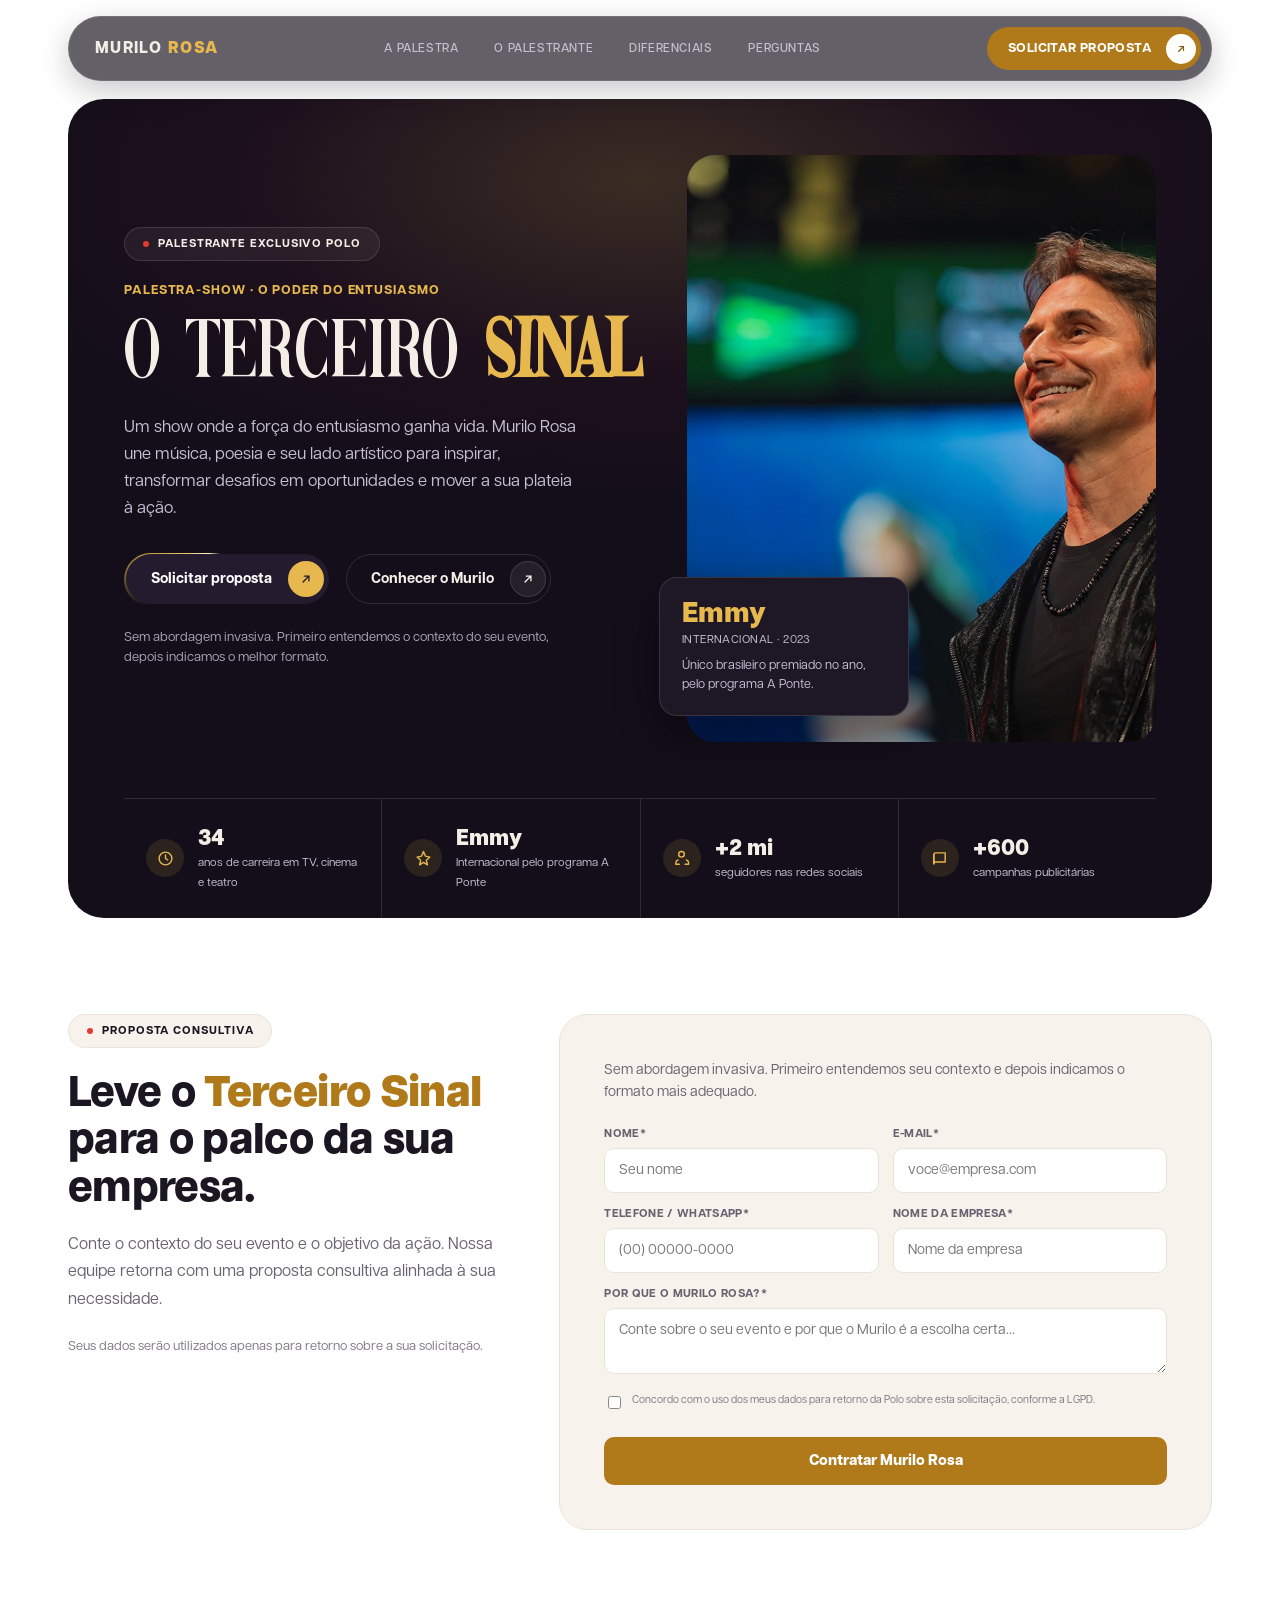
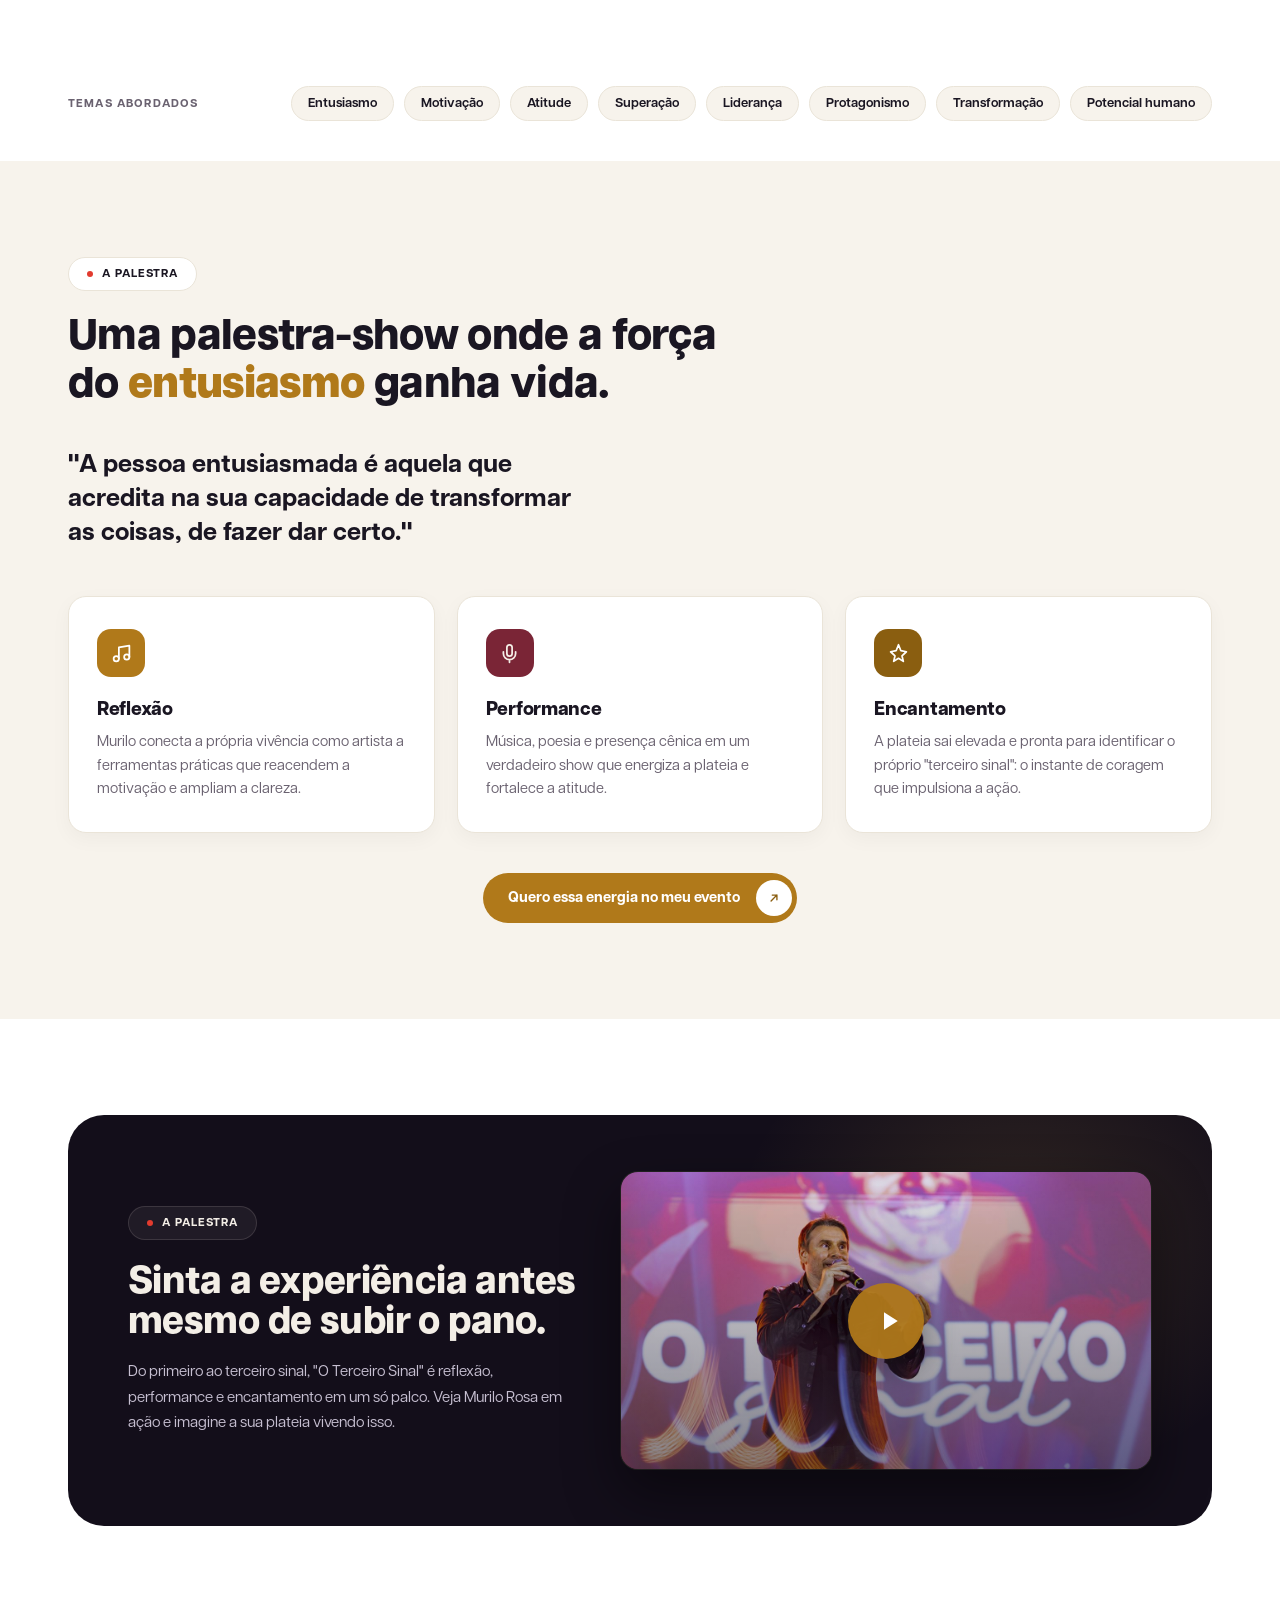
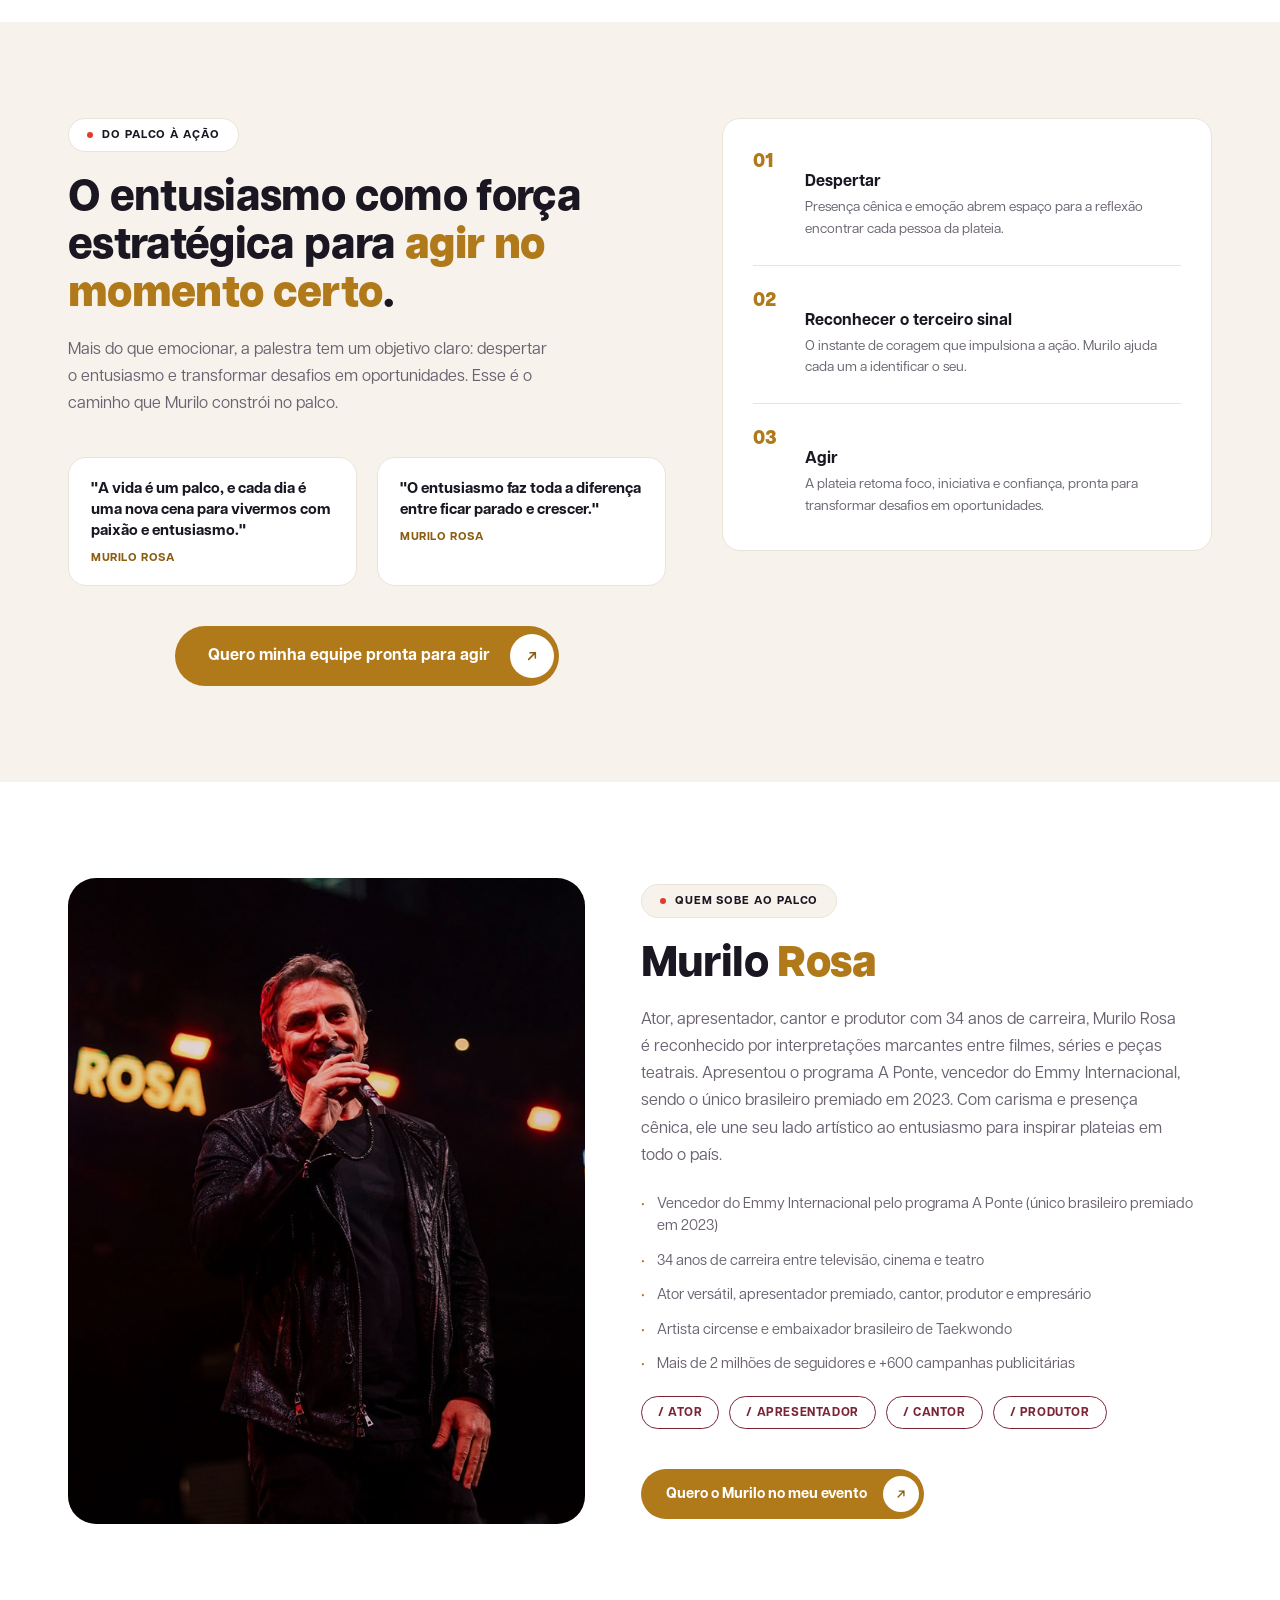
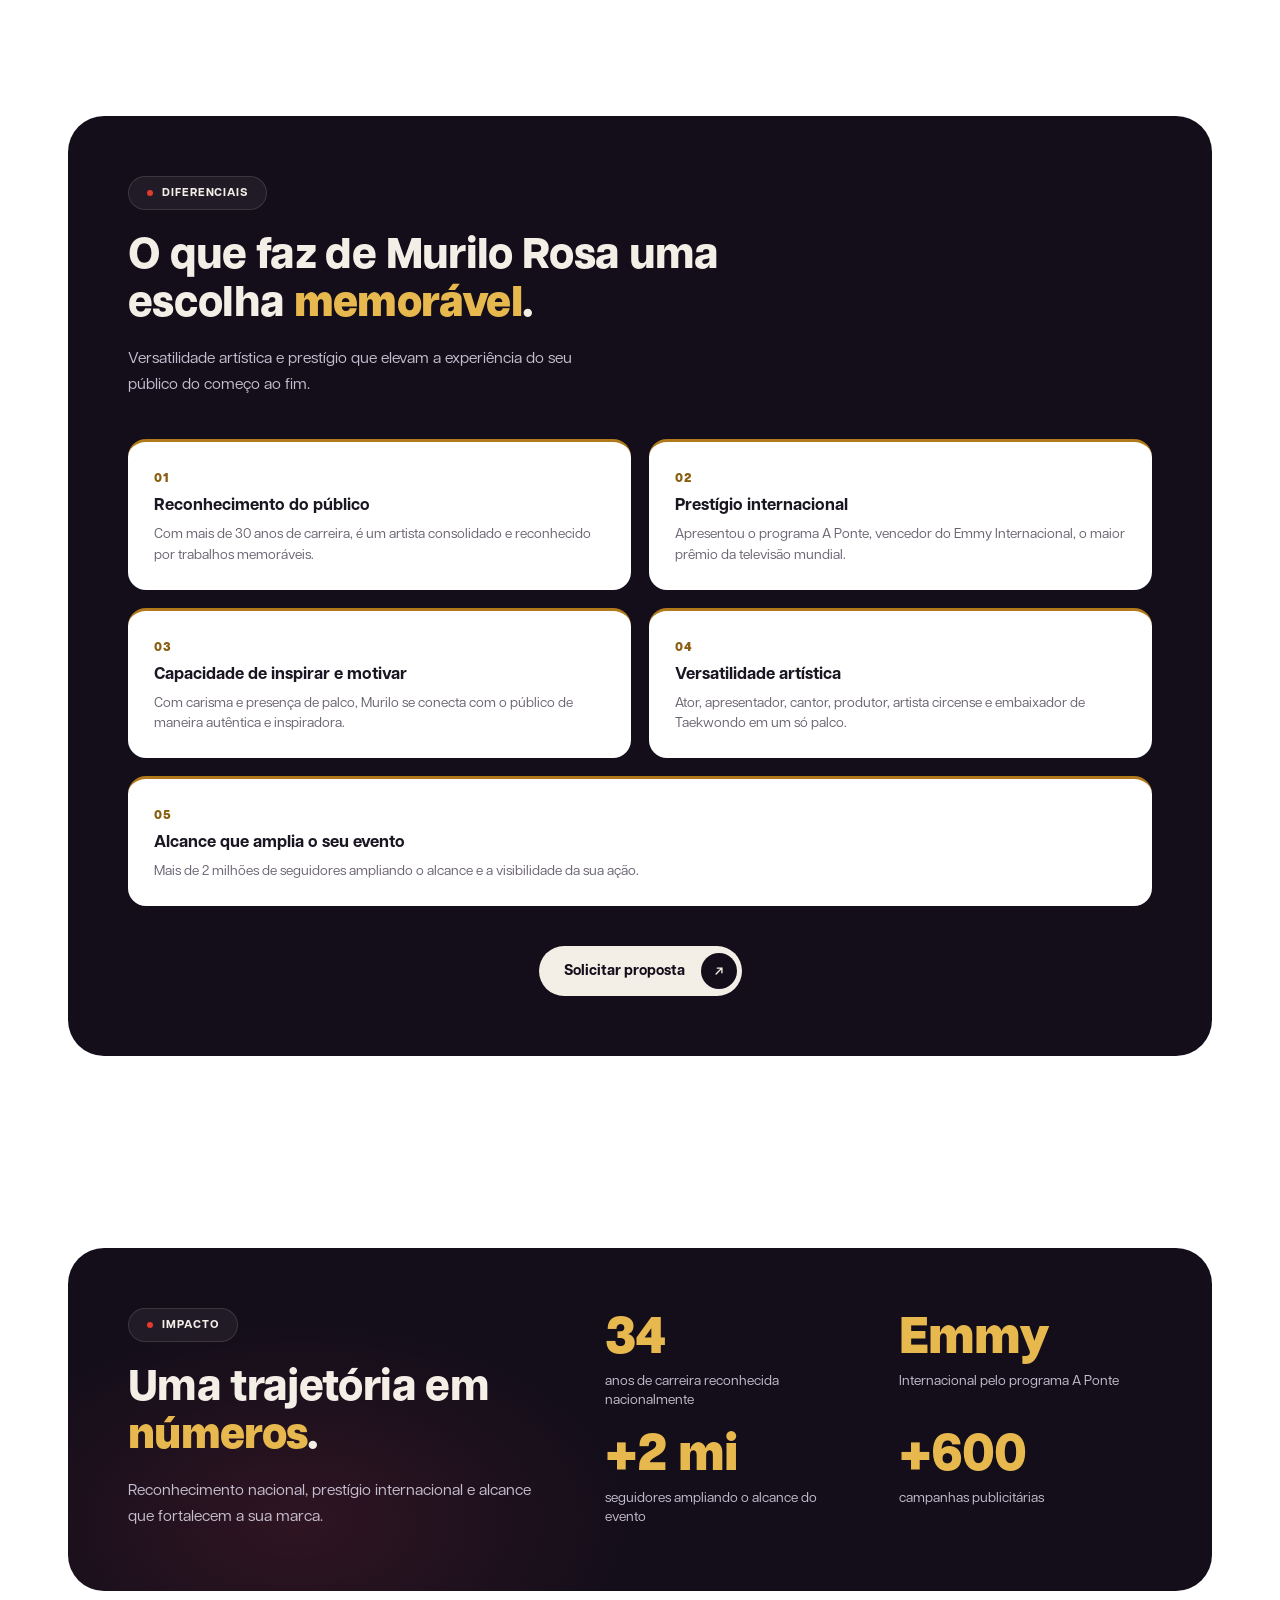
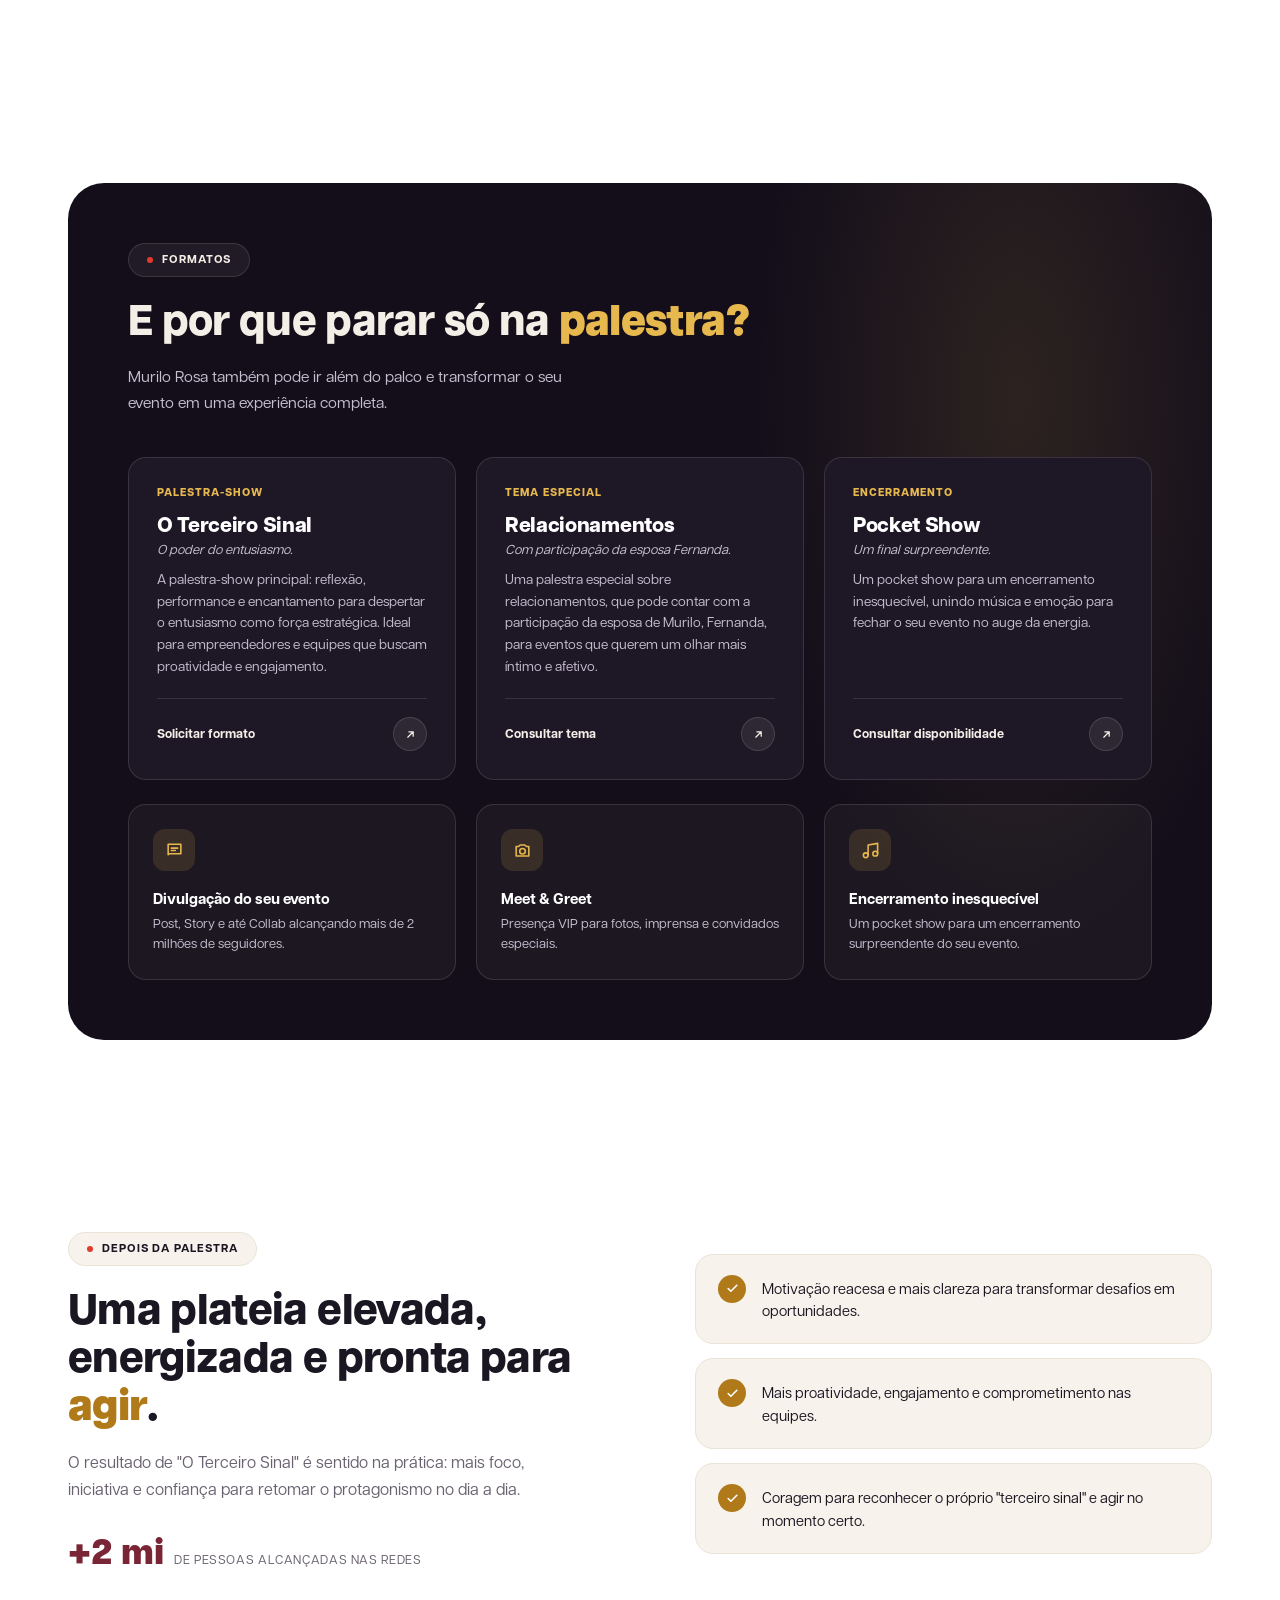
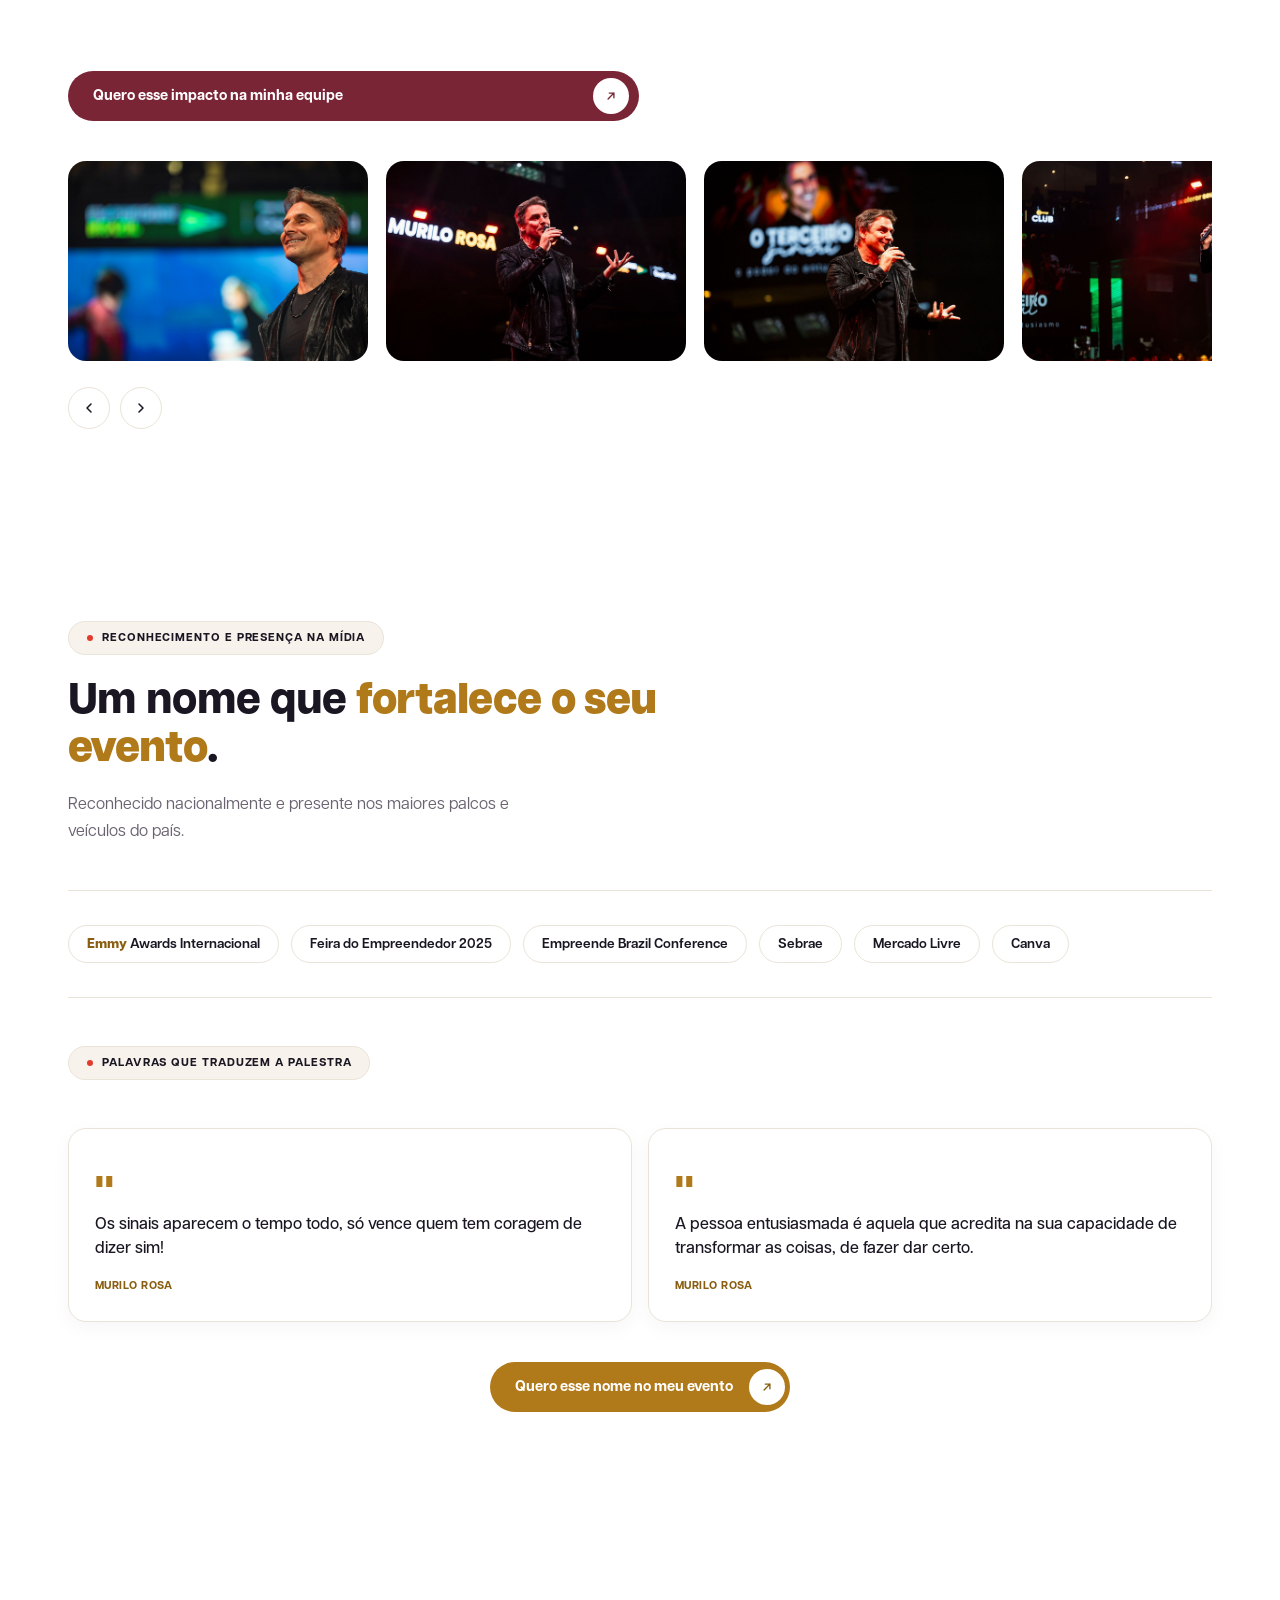
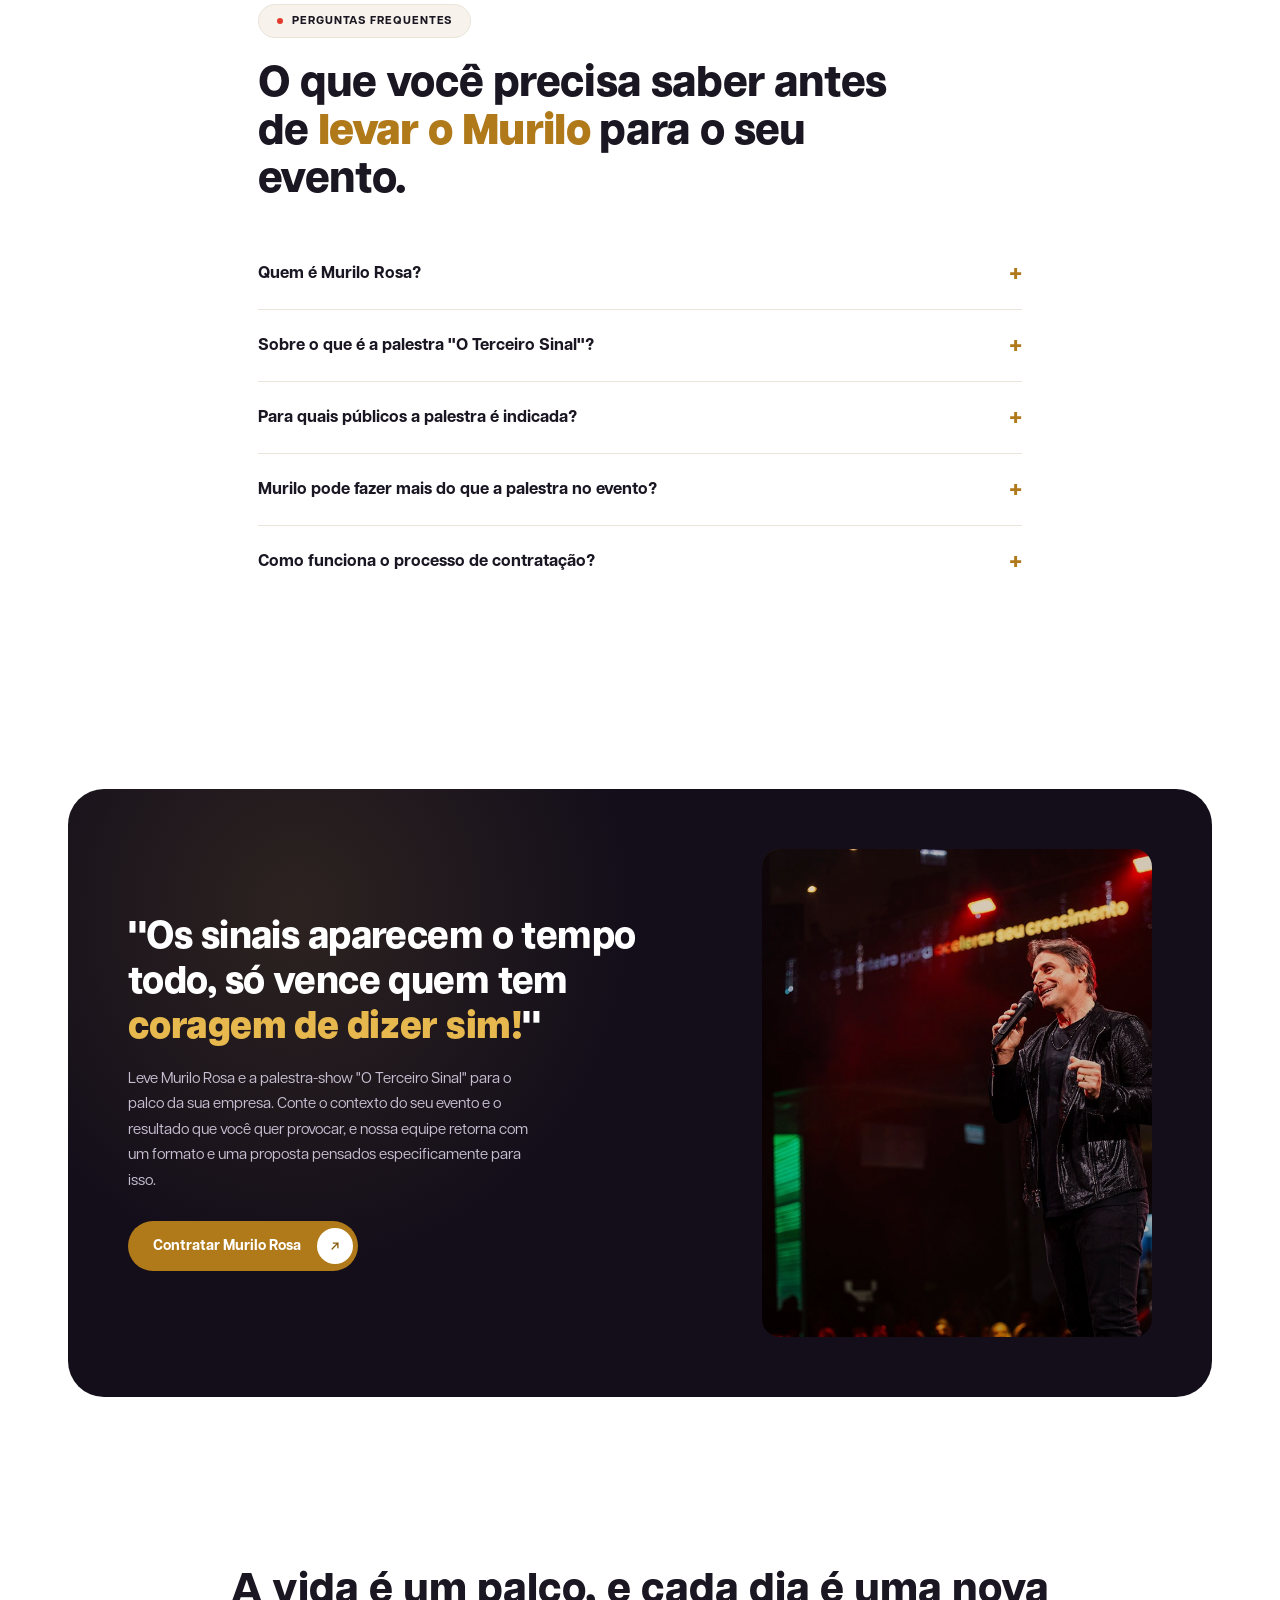
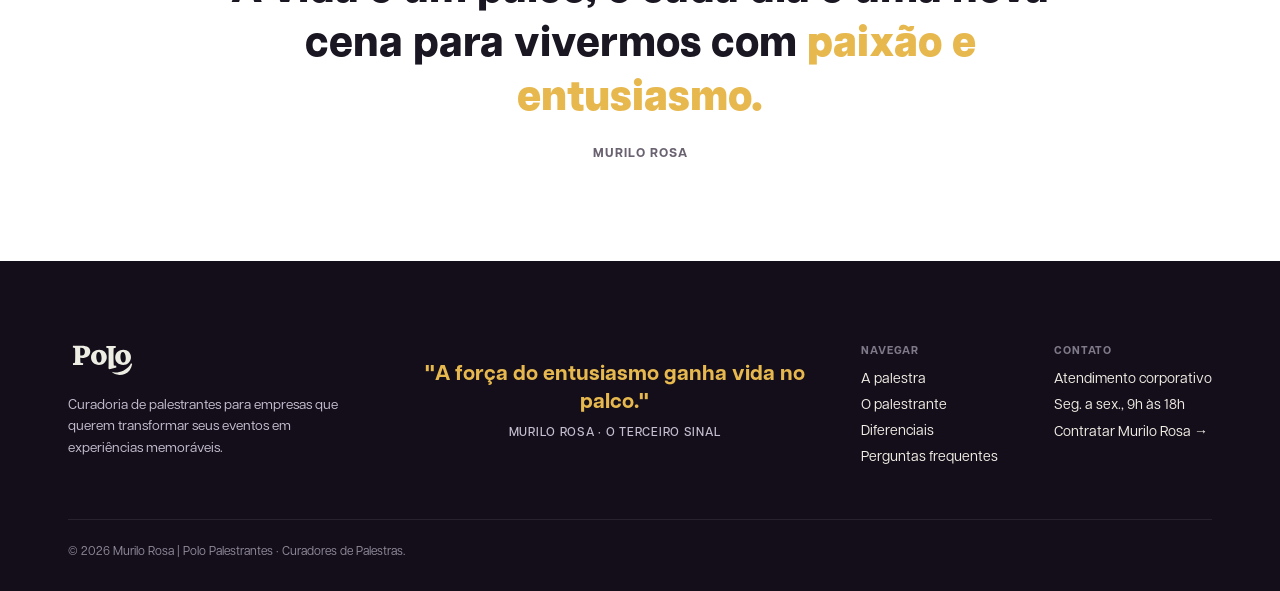
==== index.html @ 5af2ebd3 "v3" ====
<!DOCTYPE html>
<html lang="pt-BR">
<head>
<meta charset="UTF-8">
<meta name="viewport" content="width=device-width, initial-scale=1.0">
<title>Murilo Rosa · O Terceiro Sinal · Palestra-show sobre o poder do entusiasmo</title>
<meta name="description" content="O Terceiro Sinal: a palestra-show de Murilo Rosa sobre o poder do entusiasmo. Ator vencedor do Emmy Internacional, Murilo une música, poesia e vivência para transformar desafios em oportunidades. Palestrante exclusivo Polo Palestrantes.">
<meta property="og:title" content="Murilo Rosa · O Terceiro Sinal · o poder do entusiasmo">
<meta property="og:description" content="Uma palestra-show onde a força do entusiasmo ganha vida. Palestrante exclusivo Polo Palestrantes.">
<meta property="og:type" content="website">
<link rel="preload" href="assets/fonts/ArticulatCF-Bold.otf" as="font" type="font/otf" crossorigin>
<link rel="stylesheet" href="css/styles.css?v=1">
</head>
<body>

<div class="topbar">
  <div class="topbar-inner">
    <div class="logo">
      <span class="wordmark">Murilo <b>Rosa</b></span>
    </div>
    <nav class="navlinks">
      <a href="#palestra">A palestra</a>
      <a href="#palestrante">O palestrante</a>
      <a href="#diferenciais">Diferenciais</a>
      <a href="#faq">Perguntas</a>
    </nav>
    <button class="btn btn-amber btn-sm" onclick="document.getElementById('form').scrollIntoView({behavior:'smooth'})">
      <span class="label"><span class="label-full">Solicitar proposta</span><span class="label-short">Proposta</span></span>
      <span class="icon-circle"><svg viewBox="0 0 24 24" fill="none" stroke-width="2.3" stroke-linecap="round" stroke-linejoin="round"><path d="M7 17L17 7M9 7h8v8"/></svg></span>
    </button>
  </div>
</div>

<!-- HERO -->
<section class="hero-section">
  <div class="wrap">
    <div class="hero-card">
      <div class="hero-grid">
        <div>
          <span class="badge badge-dark"><span class="dot"></span>PALESTRANTE EXCLUSIVO POLO</span>
          <p class="hero-kicker">Palestra-show · o poder do entusiasmo</p>
          <h1>O Terceiro <span class="accent">Sinal</span></h1>
          <p class="sub">Um show onde a força do entusiasmo ganha vida. Murilo Rosa une música, poesia e seu lado artístico para inspirar, transformar desafios em oportunidades e mover a sua plateia à ação.</p>
          <div class="hero-ctas">
            <span class="beam">
              <button class="btn beam-inner" onclick="document.getElementById('form').scrollIntoView({behavior:'smooth'})">
                <span class="label">Solicitar proposta</span>
                <span class="icon-circle"><svg viewBox="0 0 24 24" fill="none" stroke-width="2.3" stroke-linecap="round" stroke-linejoin="round"><path d="M7 17L17 7M9 7h8v8"/></svg></span>
              </button>
            </span>
            <a class="btn btn-outline-dark shine" href="#palestrante">
              <span class="label">Conhecer o Murilo</span>
              <span class="icon-circle"><svg viewBox="0 0 24 24" fill="none" stroke-width="2.3" stroke-linecap="round" stroke-linejoin="round"><path d="M7 17L17 7M9 7h8v8"/></svg></span>
            </a>
          </div>
          <p class="hero-fine">Sem abordagem invasiva. Primeiro entendemos o contexto do seu evento, depois indicamos o melhor formato.</p>
        </div>
        <div class="hero-photo-col">
          <div class="hero-photo-frame">
            <img src="assets/img/photos/hero.jpg" alt="Murilo Rosa em apresentação" style="object-position:72% 22%">
            <div class="duo"></div>
          </div>
          <div class="hero-trust-card">
            <div class="num">Emmy</div>
            <div class="cap">Internacional · 2023</div>
            <p>Único brasileiro premiado no ano, pelo programa A Ponte.</p>
          </div>
        </div>
      </div>
      <div class="hero-stats">
        <div class="hero-stat">
          <span class="icon"><svg viewBox="0 0 24 24" fill="none" stroke-width="2" stroke-linecap="round" stroke-linejoin="round"><circle cx="12" cy="12" r="9"/><path d="M12 7v5l3 2"/></svg></span>
          <div><b>34</b><span>anos de carreira em TV, cinema e teatro</span></div>
        </div>
        <div class="hero-stat">
          <span class="icon"><svg viewBox="0 0 24 24" fill="none" stroke-width="2" stroke-linecap="round" stroke-linejoin="round"><path d="M12 2l2.6 6.6L21 10l-5 4.6L17.5 21 12 17.5 6.5 21 8 14.6 3 10l6.4-1.4z"/></svg></span>
          <div><b>Emmy</b><span>Internacional pelo programa A Ponte</span></div>
        </div>
        <div class="hero-stat">
          <span class="icon"><svg viewBox="0 0 24 24" fill="none" stroke-width="2" stroke-linecap="round" stroke-linejoin="round"><path d="M17 20h5v-2a4 4 0 0 0-3-3.87M9 20H4v-2a4 4 0 0 1 3-3.87m5-4.13a4 4 0 1 0 0-8 4 4 0 0 0 0 8z"/></svg></span>
          <div><b>+2 mi</b><span>seguidores nas redes sociais</span></div>
        </div>
        <div class="hero-stat">
          <span class="icon"><svg viewBox="0 0 24 24" fill="none" stroke-width="2" stroke-linecap="round" stroke-linejoin="round"><path d="M4 19.5A2.5 2.5 0 0 1 6.5 17H20V4H6.5A2.5 2.5 0 0 0 4 6.5v13z"/><path d="M4 19.5V6.5"/></svg></span>
          <div><b>+600</b><span>campanhas publicitárias</span></div>
        </div>
      </div>
    </div>
  </div>
</section>

<!-- FORM (Proposta Consultiva) -->
<section class="form-section reveal" id="form">
  <div class="wrap">
    <div>
      <span class="badge badge-light"><span class="dot"></span>PROPOSTA CONSULTIVA</span>
      <h2 class="title">Leve o <span class="accent">Terceiro Sinal</span> para o palco da sua empresa.</h2>
      <p class="lede">Conte o contexto do seu evento e o objetivo da ação. Nossa equipe retorna com uma proposta consultiva alinhada à sua necessidade.</p>
      <p class="hero-fine" style="margin-top:24px; color:var(--text-soft);">Seus dados serão utilizados apenas para retorno sobre a sua solicitação.</p>
    </div>
    <div class="form-card">
      <p class="lead">Sem abordagem invasiva. Primeiro entendemos seu contexto e depois indicamos o formato mais adequado.</p>
      <form action="obrigado.html" method="get" onsubmit="event.preventDefault(); window.location.href='obrigado.html';">
        <div><label>Nome*</label><input type="text" name="nome" placeholder="Seu nome" required></div>
        <div><label>E-mail*</label><input type="email" name="email" placeholder="voce@empresa.com" required></div>
        <div><label>Telefone / WhatsApp*</label><input type="tel" name="telefone" placeholder="(00) 00000-0000" required></div>
        <div><label>Nome da empresa*</label><input type="text" name="empresa" placeholder="Nome da empresa" required></div>
        <div class="full"><label>Por que o Murilo Rosa?*</label><textarea name="mensagem" placeholder="Conte sobre o seu evento e por que o Murilo é a escolha certa..." required></textarea></div>
        <div class="full"><label class="terms"><input type="checkbox" required><span>Concordo com o uso dos meus dados para retorno da Polo sobre esta solicitação, conforme a LGPD.</span></label></div>
        <div class="full"><button type="submit" class="submit-btn">Contratar Murilo Rosa</button></div>
      </form>
    </div>
  </div>
</section>

<!-- TEMAS ABORDADOS -->
<section class="trust-strip">
  <div class="wrap">
    <span class="trust-label">Temas abordados</span>
    <div class="trust-chips">
      <span class="trust-chip">Entusiasmo</span>
      <span class="trust-chip">Motivação</span>
      <span class="trust-chip">Atitude</span>
      <span class="trust-chip">Superação</span>
      <span class="trust-chip">Liderança</span>
      <span class="trust-chip">Protagonismo</span>
      <span class="trust-chip">Transformação</span>
      <span class="trust-chip">Potencial humano</span>
    </div>
  </div>
</section>

<!-- A PALESTRA / PILARES -->
<section class="reveal section-alt" id="palestra">
  <div class="wrap">
    <div class="pillars-lead">
      <div>
        <span class="badge badge-light"><span class="dot"></span>A PALESTRA</span>
        <h2 class="title">Uma palestra-show onde a força do <span class="accent">entusiasmo</span> ganha vida.</h2>
      </div>
      <p class="manifesto">"A pessoa entusiasmada é aquela que acredita na sua capacidade de transformar as coisas, de fazer dar certo."</p>
    </div>
    <div class="cards3">
      <div class="pcard">
        <div class="icon icon-amber"><svg viewBox="0 0 24 24" fill="none" stroke-width="2" stroke-linecap="round" stroke-linejoin="round"><path d="M9 18V5l12-2v13"/><circle cx="6" cy="18" r="3"/><circle cx="18" cy="16" r="3"/></svg></div>
        <h3>Reflexão</h3>
        <p>Murilo conecta a própria vivência como artista a ferramentas práticas que reacendem a motivação e ampliam a clareza.</p>
      </div>
      <div class="pcard">
        <div class="icon icon-wine"><svg viewBox="0 0 24 24" fill="none" stroke-width="2" stroke-linecap="round" stroke-linejoin="round"><path d="M12 2a3 3 0 0 0-3 3v7a3 3 0 0 0 6 0V5a3 3 0 0 0-3-3z"/><path d="M19 10v2a7 7 0 0 1-14 0v-2M12 19v3"/></svg></div>
        <h3>Performance</h3>
        <p>Música, poesia e presença cênica em um verdadeiro show que energiza a plateia e fortalece a atitude.</p>
      </div>
      <div class="pcard">
        <div class="icon icon-amber-deep"><svg viewBox="0 0 24 24" fill="none" stroke-width="2" stroke-linecap="round" stroke-linejoin="round"><path d="M12 2l2.6 6.6L21 10l-5 4.6L17.5 21 12 17.5 6.5 21 8 14.6 3 10l6.4-1.4z"/></svg></div>
        <h3>Encantamento</h3>
        <p>A plateia sai elevada e pronta para identificar o próprio "terceiro sinal": o instante de coragem que impulsiona a ação.</p>
      </div>
    </div>
    <div class="section-cta center">
      <button class="btn btn-amber" onclick="document.getElementById('form').scrollIntoView({behavior:'smooth'})">
        <span class="label">Quero essa energia no meu evento</span>
        <span class="icon-circle"><svg viewBox="0 0 24 24" fill="none" stroke-width="2.3" stroke-linecap="round" stroke-linejoin="round"><path d="M7 17L17 7M9 7h8v8"/></svg></span>
      </button>
    </div>
  </div>
</section>

<!-- A PALESTRA EM DESTAQUE (vídeo) -->
<section class="reveal">
  <div class="wrap">
    <div class="palestra-feature">
      <div class="inner">
        <div class="txt">
          <span class="badge badge-dark"><span class="dot"></span>A PALESTRA</span>
          <h2>Sinta a experiência antes mesmo de subir o pano.</h2>
          <p>Do primeiro ao terceiro sinal, "O Terceiro Sinal" é reflexão, performance e encantamento em um só palco. Veja Murilo Rosa em ação e imagine a sua plateia vivendo isso.</p>
        </div>
        <div class="video-embed" id="videoFacade" role="button" tabindex="0" aria-label="Assistir ao vídeo da palestra O Terceiro Sinal" onclick="loadPalestraVideo()">
          <img src="assets/img/photos/thumb-palestra.jpg" alt="Murilo Rosa na palestra O Terceiro Sinal" loading="lazy">
          <span class="video-scrim"></span>
          <span class="video-play"><svg viewBox="0 0 24 24" fill="currentColor" aria-hidden="true"><path d="M8 5v14l11-7z"/></svg></span>
        </div>
      </div>
    </div>
  </div>
</section>

<!-- MÉTODO / O CAMINHO DO SHOW -->
<section class="split-card reveal section-alt">
  <div class="wrap grid2">
    <div>
      <span class="badge badge-light"><span class="dot"></span>DO PALCO À AÇÃO</span>
      <h2 class="title">O entusiasmo como força estratégica para <span class="accent">agir no momento certo</span>.</h2>
      <p class="lede">Mais do que emocionar, a palestra tem um objetivo claro: despertar o entusiasmo e transformar desafios em oportunidades. Esse é o caminho que Murilo constrói no palco.</p>
      <div class="quote-row">
        <div class="quote-chip">
          <p>"A vida é um palco, e cada dia é uma nova cena para vivermos com paixão e entusiasmo."</p>
          <span>Murilo Rosa</span>
        </div>
        <div class="quote-chip">
          <p>"O entusiasmo faz toda a diferença entre ficar parado e crescer."</p>
          <span>Murilo Rosa</span>
        </div>
      </div>
      <div class="section-cta center">
        <button class="btn btn-amber btn-lg" onclick="document.getElementById('form').scrollIntoView({behavior:'smooth'})">
          <span class="label">Quero minha equipe pronta para agir</span>
          <span class="icon-circle"><svg viewBox="0 0 24 24" fill="none" stroke-width="2.3" stroke-linecap="round" stroke-linejoin="round"><path d="M7 17L17 7M9 7h8v8"/></svg></span>
        </button>
      </div>
    </div>
    <div class="steps-card">
      <div class="step-row"><div class="num">01</div><div><h4>Despertar</h4><p>Presença cênica e emoção abrem espaço para a reflexão encontrar cada pessoa da plateia.</p></div></div>
      <div class="step-row"><div class="num">02</div><div><h4>Reconhecer o terceiro sinal</h4><p>O instante de coragem que impulsiona a ação. Murilo ajuda cada um a identificar o seu.</p></div></div>
      <div class="step-row"><div class="num">03</div><div><h4>Agir</h4><p>A plateia retoma foco, iniciativa e confiança, pronta para transformar desafios em oportunidades.</p></div></div>
    </div>
  </div>
</section>

<!-- O PALESTRANTE / AUTORIDADE -->
<section class="reveal" id="palestrante">
  <div class="wrap about-grid">
    <div class="about-photo">
      <img src="assets/img/photos/sobre.jpg" alt="Murilo Rosa">
      <div class="duo"></div>
    </div>
    <div>
      <span class="badge badge-light"><span class="dot"></span>QUEM SOBE AO PALCO</span>
      <h2 class="title">Murilo <span class="accent">Rosa</span></h2>
      <p class="lede" style="max-width:540px;">Ator, apresentador, cantor e produtor com 34 anos de carreira, Murilo Rosa é reconhecido por interpretações marcantes entre filmes, séries e peças teatrais. Apresentou o programa A Ponte, vencedor do Emmy Internacional, sendo o único brasileiro premiado em 2023. Com carisma e presença cênica, ele une seu lado artístico ao entusiasmo para inspirar plateias em todo o país.</p>
      <ul class="credentials">
        <li>Vencedor do Emmy Internacional pelo programa A Ponte (único brasileiro premiado em 2023)</li>
        <li>34 anos de carreira entre televisão, cinema e teatro</li>
        <li>Ator versátil, apresentador premiado, cantor, produtor e empresário</li>
        <li>Artista circense e embaixador brasileiro de Taekwondo</li>
        <li>Mais de 2 milhões de seguidores e +600 campanhas publicitárias</li>
      </ul>
      <div class="formation-row">
        <span class="formation-tag">/ ATOR</span>
        <span class="formation-tag">/ APRESENTADOR</span>
        <span class="formation-tag">/ CANTOR</span>
        <span class="formation-tag">/ PRODUTOR</span>
      </div>
      <div class="section-cta">
        <button class="btn btn-amber" onclick="document.getElementById('form').scrollIntoView({behavior:'smooth'})">
          <span class="label">Quero o Murilo no meu evento</span>
          <span class="icon-circle"><svg viewBox="0 0 24 24" fill="none" stroke-width="2.3" stroke-linecap="round" stroke-linejoin="round"><path d="M7 17L17 7M9 7h8v8"/></svg></span>
        </button>
      </div>
    </div>
  </div>
</section>

<!-- DIFERENCIAIS -->
<section class="reveal" id="diferenciais">
  <div class="wrap">
    <div class="pilares-section">
      <div class="pilares-head">
        <span class="badge badge-dark"><span class="dot"></span>DIFERENCIAIS</span>
        <h2 class="title-dark">O que faz de Murilo Rosa uma escolha <span class="accent">memorável</span>.</h2>
        <p class="lede-dark">Versatilidade artística e prestígio que elevam a experiência do seu público do começo ao fim.</p>
      </div>
      <div class="pilares-grid">
        <div class="pilar-card"><span class="num">01</span><h4>Reconhecimento do público</h4><p>Com mais de 30 anos de carreira, é um artista consolidado e reconhecido por trabalhos memoráveis.</p></div>
        <div class="pilar-card"><span class="num">02</span><h4>Prestígio internacional</h4><p>Apresentou o programa A Ponte, vencedor do Emmy Internacional, o maior prêmio da televisão mundial.</p></div>
        <div class="pilar-card"><span class="num">03</span><h4>Capacidade de inspirar e motivar</h4><p>Com carisma e presença de palco, Murilo se conecta com o público de maneira autêntica e inspiradora.</p></div>
        <div class="pilar-card"><span class="num">04</span><h4>Versatilidade artística</h4><p>Ator, apresentador, cantor, produtor, artista circense e embaixador de Taekwondo em um só palco.</p></div>
        <div class="pilar-card"><span class="num">05</span><h4>Alcance que amplia o seu evento</h4><p>Mais de 2 milhões de seguidores ampliando o alcance e a visibilidade da sua ação.</p></div>
      </div>
      <div class="section-cta center">
        <button class="btn btn-light" onclick="document.getElementById('form').scrollIntoView({behavior:'smooth'})">
          <span class="label">Solicitar proposta</span>
          <span class="icon-circle"><svg viewBox="0 0 24 24" fill="none" stroke-width="2.3" stroke-linecap="round" stroke-linejoin="round"><path d="M7 17L17 7M9 7h8v8"/></svg></span>
        </button>
      </div>
    </div>
  </div>
</section>

<!-- IMPACTO EM NÚMEROS -->
<section class="reveal">
  <div class="wrap">
    <div class="impact-section">
      <div class="impact-grid">
        <div>
          <span class="badge badge-dark"><span class="dot"></span>IMPACTO</span>
          <h2 class="title-dark">Uma trajetória em <span class="accent">números</span>.</h2>
          <p class="lede-dark">Reconhecimento nacional, prestígio internacional e alcance que fortalecem a sua marca.</p>
        </div>
        <div class="impact-nums">
          <div class="impact-num"><b>34</b><span>anos de carreira reconhecida nacionalmente</span></div>
          <div class="impact-num"><b>Emmy</b><span>Internacional pelo programa A Ponte</span></div>
          <div class="impact-num"><b>+2 mi</b><span>seguidores ampliando o alcance do evento</span></div>
          <div class="impact-num"><b>+600</b><span>campanhas publicitárias</span></div>
        </div>
      </div>
    </div>
  </div>
</section>

<!-- FORMATOS / E POR QUE PARAR SÓ NA PALESTRA -->
<section class="reveal" id="formatos">
  <div class="wrap">
    <div class="band">
      <div class="band-head">
        <span class="badge badge-dark"><span class="dot"></span>FORMATOS</span>
        <h2 class="title-dark">E por que parar só na <span class="accent">palestra?</span></h2>
      </div>
      <p class="lede-dark">Murilo Rosa também pode ir além do palco e transformar o seu evento em uma experiência completa.</p>
      <div class="format-grid">
        <div class="fcard">
          <div class="tag">Palestra-show</div>
          <h3>O Terceiro Sinal</h3>
          <span class="kicker">O poder do entusiasmo.</span>
          <p>A palestra-show principal: reflexão, performance e encantamento para despertar o entusiasmo como força estratégica. Ideal para empreendedores e equipes que buscam proatividade e engajamento.</p>
          <div class="fcard-foot"><span>Solicitar formato</span><a class="icon-circle" href="#form"><svg viewBox="0 0 24 24" fill="none" stroke-width="2.3" stroke-linecap="round" stroke-linejoin="round"><path d="M7 17L17 7M9 7h8v8"/></svg></a></div>
        </div>
        <div class="fcard">
          <div class="tag">Tema especial</div>
          <h3>Relacionamentos</h3>
          <span class="kicker">Com participação da esposa Fernanda.</span>
          <p>Uma palestra especial sobre relacionamentos, que pode contar com a participação da esposa de Murilo, Fernanda, para eventos que querem um olhar mais íntimo e afetivo.</p>
          <div class="fcard-foot"><span>Consultar tema</span><a class="icon-circle" href="#form"><svg viewBox="0 0 24 24" fill="none" stroke-width="2.3" stroke-linecap="round" stroke-linejoin="round"><path d="M7 17L17 7M9 7h8v8"/></svg></a></div>
        </div>
        <div class="fcard">
          <div class="tag">Encerramento</div>
          <h3>Pocket Show</h3>
          <span class="kicker">Um final surpreendente.</span>
          <p>Um pocket show para um encerramento inesquecível, unindo música e emoção para fechar o seu evento no auge da energia.</p>
          <div class="fcard-foot"><span>Consultar disponibilidade</span><a class="icon-circle" href="#form"><svg viewBox="0 0 24 24" fill="none" stroke-width="2.3" stroke-linecap="round" stroke-linejoin="round"><path d="M7 17L17 7M9 7h8v8"/></svg></a></div>
        </div>
      </div>
      <div class="xlist">
        <div class="xitem">
          <div class="xic"><svg viewBox="0 0 24 24" fill="none" stroke-width="2" stroke-linecap="round" stroke-linejoin="round"><path d="M4 4h16v12H5.17L4 17.17V4z"/><path d="M8 9h8M8 12h5"/></svg></div>
          <h4>Divulgação do seu evento</h4>
          <p>Post, Story e até Collab alcançando mais de 2 milhões de seguidores.</p>
        </div>
        <div class="xitem">
          <div class="xic"><svg viewBox="0 0 24 24" fill="none" stroke-width="2" stroke-linecap="round" stroke-linejoin="round"><path d="M4 7h3l2-2h6l2 2h3v12H4z"/><circle cx="12" cy="13" r="3.5"/></svg></div>
          <h4>Meet &amp; Greet</h4>
          <p>Presença VIP para fotos, imprensa e convidados especiais.</p>
        </div>
        <div class="xitem">
          <div class="xic"><svg viewBox="0 0 24 24" fill="none" stroke-width="2" stroke-linecap="round" stroke-linejoin="round"><path d="M9 18V5l12-2v13"/><circle cx="6" cy="18" r="3"/><circle cx="18" cy="16" r="3"/></svg></div>
          <h4>Encerramento inesquecível</h4>
          <p>Um pocket show para um encerramento surpreendente do seu evento.</p>
        </div>
      </div>
    </div>
  </div>
</section>

<!-- DEPOIS DA PALESTRA -->
<section class="reveal" id="depois">
  <div class="wrap cenario-grid">
    <div>
      <span class="badge badge-light"><span class="dot"></span>DEPOIS DA PALESTRA</span>
      <h2 class="title">Uma plateia elevada, energizada e pronta para <span class="accent">agir</span>.</h2>
      <p class="lede">O resultado de "O Terceiro Sinal" é sentido na prática: mais foco, iniciativa e confiança para retomar o protagonismo no dia a dia.</p>
      <div class="cenario-stat"><b>+2 mi</b><span>de pessoas alcançadas nas redes</span></div>
    </div>
    <ul class="outcome-list-v">
      <li><span class="check"><svg viewBox="0 0 24 24" fill="none" stroke-width="3" stroke-linecap="round" stroke-linejoin="round"><path d="M20 6L9 17l-5-5"/></svg></span><p>Motivação reacesa e mais clareza para transformar desafios em oportunidades.</p></li>
      <li><span class="check"><svg viewBox="0 0 24 24" fill="none" stroke-width="3" stroke-linecap="round" stroke-linejoin="round"><path d="M20 6L9 17l-5-5"/></svg></span><p>Mais proatividade, engajamento e comprometimento nas equipes.</p></li>
      <li><span class="check"><svg viewBox="0 0 24 24" fill="none" stroke-width="3" stroke-linecap="round" stroke-linejoin="round"><path d="M20 6L9 17l-5-5"/></svg></span><p>Coragem para reconhecer o próprio "terceiro sinal" e agir no momento certo.</p></li>
    </ul>
    <div class="section-cta">
      <button class="btn btn-wine btn-block" onclick="document.getElementById('form').scrollIntoView({behavior:'smooth'})">
        <span class="label">Quero esse impacto na minha equipe</span>
        <span class="icon-circle"><svg viewBox="0 0 24 24" fill="none" stroke-width="2.3" stroke-linecap="round" stroke-linejoin="round"><path d="M7 17L17 7M9 7h8v8"/></svg></span>
      </button>
    </div>
  </div>
  <div class="wrap">
    <div class="media-carousel">
      <div class="media-track" id="palcoTrack">
        <div class="photo-card"><img src="assets/img/photos/palco-01.jpg" alt="Murilo Rosa em palco" loading="lazy"></div>
        <div class="photo-card"><img src="assets/img/photos/palco-02.jpg" alt="Murilo Rosa em palco" loading="lazy"></div>
        <div class="photo-card"><img src="assets/img/photos/palco-03.jpg" alt="Murilo Rosa em palco" loading="lazy"></div>
        <div class="photo-card"><img src="assets/img/photos/palco-04.jpg" alt="Murilo Rosa em palco" loading="lazy"></div>
        <div class="photo-card"><img src="assets/img/photos/palco-05.jpg" alt="Murilo Rosa em palco" loading="lazy"></div>
        <div class="photo-card"><img src="assets/img/photos/palco-06.jpg" alt="Murilo Rosa em palco" loading="lazy"></div>
        <div class="photo-card"><img src="assets/img/photos/palco-07.jpg" alt="Plateia lotada na palestra de Murilo Rosa" loading="lazy"></div>
        <div class="photo-card"><img src="assets/img/photos/palco-08.jpg" alt="Murilo Rosa em palco" loading="lazy"></div>
      </div>
      <div class="carousel-nav">
        <button class="icon-circle-nav" onclick="scrollCarousel('palcoTrack',-1)" aria-label="Anterior"><svg viewBox="0 0 24 24" fill="none" stroke-width="2.3" stroke-linecap="round" stroke-linejoin="round"><path d="M15 18l-6-6 6-6"/></svg></button>
        <button class="icon-circle-nav" onclick="scrollCarousel('palcoTrack',1)" aria-label="Próximo"><svg viewBox="0 0 24 24" fill="none" stroke-width="2.3" stroke-linecap="round" stroke-linejoin="round"><path d="M9 18l6-6-6-6"/></svg></button>
      </div>
    </div>
  </div>
</section>

<!-- RECONHECIMENTO / IMPRENSA -->
<section class="reveal">
  <div class="wrap">
    <span class="badge badge-light"><span class="dot"></span>RECONHECIMENTO E PRESENÇA NA MÍDIA</span>
    <h2 class="title">Um nome que <span class="accent">fortalece o seu evento</span>.</h2>
    <p class="lede">Reconhecido nacionalmente e presente nos maiores palcos e veículos do país.</p>

    <div class="press-strip">
      <div class="press-chips">
        <span class="press-chip"><b>Emmy</b> Awards Internacional</span>
        <span class="press-chip">Feira do Empreendedor 2025</span>
        <span class="press-chip">Empreende Brazil Conference</span>
        <span class="press-chip">Sebrae</span>
        <span class="press-chip">Mercado Livre</span>
        <span class="press-chip">Canva</span>
      </div>
    </div>

    <div class="testimonials-head">
      <span class="badge badge-light"><span class="dot"></span>PALAVRAS QUE TRADUZEM A PALESTRA</span>
    </div>
    <div class="test-grid2">
      <div class="test-card-light">
        <span class="quote-mark">"</span>
        <p>Os sinais aparecem o tempo todo, só vence quem tem coragem de dizer sim!</p>
        <span>Murilo Rosa</span>
      </div>
      <div class="test-card-light">
        <span class="quote-mark">"</span>
        <p>A pessoa entusiasmada é aquela que acredita na sua capacidade de transformar as coisas, de fazer dar certo.</p>
        <span>Murilo Rosa</span>
      </div>
    </div>
    <div class="section-cta center">
      <button class="btn btn-amber" onclick="document.getElementById('form').scrollIntoView({behavior:'smooth'})">
        <span class="label">Quero esse nome no meu evento</span>
        <span class="icon-circle"><svg viewBox="0 0 24 24" fill="none" stroke-width="2.3" stroke-linecap="round" stroke-linejoin="round"><path d="M7 17L17 7M9 7h8v8"/></svg></span>
      </button>
    </div>
  </div>
</section>

<!-- FAQ -->
<section class="reveal" id="faq">
  <div class="wrap" style="max-width:820px;">
    <span class="badge badge-light"><span class="dot"></span>PERGUNTAS FREQUENTES</span>
    <h2 class="title">O que você precisa saber antes de <span class="accent">levar o Murilo</span> para o seu evento.</h2>
    <div id="faq-list" style="margin-top:34px;">
      <div class="faq-item">
        <button class="faq-q">Quem é Murilo Rosa?<span class="icon">+</span></button>
        <div class="faq-a"><div class="faq-a-inner">Murilo Rosa é ator, apresentador, cantor e produtor com 34 anos de carreira entre televisão, cinema e teatro. Apresentou o programa A Ponte, vencedor do Emmy Internacional, sendo o único brasileiro premiado em 2023. É palestrante exclusivo da Polo Palestrantes com a palestra-show "O Terceiro Sinal".</div></div>
      </div>
      <div class="faq-item">
        <button class="faq-q">Sobre o que é a palestra "O Terceiro Sinal"?<span class="icon">+</span></button>
        <div class="faq-a"><div class="faq-a-inner">É uma palestra-show sobre o poder do entusiasmo. Murilo une reflexão, performance e encantamento para despertar o entusiasmo como força estratégica, ajudando cada pessoa a reconhecer o seu "terceiro sinal", o instante de coragem que impulsiona a ação, e a transformar desafios em oportunidades.</div></div>
      </div>
      <div class="faq-item">
        <button class="faq-q">Para quais públicos a palestra é indicada?<span class="icon">+</span></button>
        <div class="faq-a"><div class="faq-a-inner">É ideal para empreendedores que precisam de inspiração para avançar e para equipes que buscam mais proatividade, engajamento e comprometimento. Serve para convenções, kickoffs, eventos corporativos e ações de alta energia.</div></div>
      </div>
      <div class="faq-item">
        <button class="faq-q">Murilo pode fazer mais do que a palestra no evento?<span class="icon">+</span></button>
        <div class="faq-a"><div class="faq-a-inner">Sim. Além da palestra-show, Murilo pode ajudar na divulgação do seu evento (post, story e collab), participar de Meet &amp; Greet com fotos e imprensa, e realizar um pocket show para um encerramento inesquecível. Ele também aborda outros temas, como uma palestra especial sobre relacionamentos, que pode contar com a participação de sua esposa, Fernanda.</div></div>
      </div>
      <div class="faq-item">
        <button class="faq-q">Como funciona o processo de contratação?<span class="icon">+</span></button>
        <div class="faq-a"><div class="faq-a-inner">Você conta o contexto do seu evento, a Polo alinha o formato mais adequado e você recebe uma proposta objetiva com formato e investimento. Basta preencher o formulário desta página que nossa equipe retorna com mais informações e verificação de agenda.</div></div>
      </div>
    </div>
  </div>
</section>

<!-- FINAL CTA -->
<section class="reveal">
  <div class="wrap">
    <div class="final-cta">
      <div>
        <h2>"Os sinais aparecem o tempo todo, só vence quem tem <span class="accent">coragem de dizer sim!</span>"</h2>
        <p>Leve Murilo Rosa e a palestra-show "O Terceiro Sinal" para o palco da sua empresa. Conte o contexto do seu evento e o resultado que você quer provocar, e nossa equipe retorna com um formato e uma proposta pensados especificamente para isso.</p>
        <button class="btn btn-amber" onclick="document.getElementById('form').scrollIntoView({behavior:'smooth'})">
          <span class="label">Contratar Murilo Rosa</span>
          <span class="icon-circle"><svg viewBox="0 0 24 24" fill="none" stroke-width="2.3" stroke-linecap="round" stroke-linejoin="round"><path d="M7 17L17 7M9 7h8v8"/></svg></span>
        </button>
      </div>
      <div class="final-photo">
        <img src="assets/img/photos/cta-final.jpg" alt="Murilo Rosa" style="object-position:60% 25%">
        <div class="duo"></div>
      </div>
    </div>
  </div>
</section>

<!-- FRASE DE FECHAMENTO -->
<section class="reveal closing-quote">
  <div class="wrap">
    <p class="closing-quote-text">A vida é um palco, e cada dia é uma nova cena para vivermos com <span class="accent">paixão e entusiasmo.</span></p>
    <span class="closing-quote-by">Murilo Rosa</span>
  </div>
</section>

<footer>
  <div class="wrap">
    <div class="footer-grid">
      <div>
        <div class="logo"><span class="logo-mark"><img src="assets/img/logos/polo.svg" alt="Polo Palestrantes"></span></div>
        <p class="footer-tag">Curadoria de palestrantes para empresas que querem transformar seus eventos em experiências memoráveis.</p>
      </div>
      <div class="footer-quote">
        <p>"A força do entusiasmo ganha vida no palco."</p>
        <span>Murilo Rosa · O Terceiro Sinal</span>
      </div>
      <div class="footer-cols">
        <div class="footer-col">
          <h5>Navegar</h5>
          <a href="#palestra">A palestra</a>
          <a href="#palestrante">O palestrante</a>
          <a href="#diferenciais">Diferenciais</a>
          <a href="#faq">Perguntas frequentes</a>
        </div>
        <div class="footer-col">
          <h5>Contato</h5>
          <p>Atendimento corporativo</p>
          <p>Seg. a sex., 9h às 18h</p>
          <a href="#form">Contratar Murilo Rosa →</a>
        </div>
      </div>
    </div>
    <div class="footer-bottom">© 2026 Murilo Rosa | Polo Palestrantes · Curadores de Palestras.</div>
  </div>
</footer>

<div class="lightbox" id="lightbox">
  <button class="lightbox-close" aria-label="Fechar">&times;</button>
  <img src="" alt="" id="lightbox-img">
</div>

<script src="js/main.js?v=1"></script>

</body>
</html>
---- css/styles.css ----
/* =========================================================================
   Murilo Rosa · O Terceiro Sinal — Landing Page
   Polo Palestrantes · Sistema de design baseado na LP do Gabriel Carneiro,
   reidentificado com a marca do Murilo Rosa (dourado teatral + corpo claro)
   Fontes: Articulat CF (corpo/títulos) + Misky (script de destaque)
   ========================================================================= */

/* ---------- FONTES ---------- */
@font-face{ font-family:'Articulat CF'; src:url('../assets/fonts/ArticulatCF-Regular.otf') format('opentype'); font-weight:400; font-style:normal; font-display:swap; }
@font-face{ font-family:'Articulat CF'; src:url('../assets/fonts/ArticulatCF-Medium.otf') format('opentype'); font-weight:500; font-style:normal; font-display:swap; }
@font-face{ font-family:'Articulat CF'; src:url('../assets/fonts/ArticulatCF-DemiBold.otf') format('opentype'); font-weight:600; font-style:normal; font-display:swap; }
@font-face{ font-family:'Articulat CF'; src:url('../assets/fonts/ArticulatCF-Bold.otf') format('opentype'); font-weight:700; font-style:normal; font-display:swap; }
@font-face{ font-family:'Articulat CF'; src:url('../assets/fonts/ArticulatCF-ExtraBold.otf') format('opentype'); font-weight:800; font-style:normal; font-display:swap; }
@font-face{ font-family:'Articulat CF'; src:url('../assets/fonts/ArticulatCF-Heavy.otf') format('opentype'); font-weight:900; font-style:normal; font-display:swap; }
@font-face{ font-family:'Misky'; src:url('../assets/fonts/Misky.ttf') format('truetype'); font-weight:400; font-style:normal; font-display:swap; }

:root{
    --paper:#FFFFFF;
    --paper-alt:#F7F3EC;
    --dark:#130E1A;        /* preto-teatral (aubergine profundo) */
    --dark-2:#1E1726;
    --text-dark:#1A1622;
    --text-soft:#6A6270;
    --text-on-dark:#C6BFD1;
    --cream-on-dark:#F3EEE6;
    --amber:#B0791A;       /* dourado profundo, legível sobre claro */
    --amber-deep:#8A5E10;
    --gold:#E7B84E;        /* dourado vivo sobre escuro */
    --sand:#E7B84E;
    --wine:#7A2536;        /* vinho de cortina (acento secundário) */
    --red:#E23B2E;         /* vermelho Polo (uso pontual) */
    --line:#EAE4D8;
    --line-dark:rgba(243,238,230,0.13);
    --radius-lg:28px;
    --radius-md:18px;
    --radius-sm:12px;
    --maxw:1200px;
  }
  *{box-sizing:border-box;}
  html{scroll-behavior:smooth;}
  body{ margin:0; background:var(--paper); color:var(--text-dark); font-family:'Articulat CF',sans-serif; -webkit-font-smoothing:antialiased; overflow-x:hidden; }
  h1,h2,h3,.display{ font-family:'Articulat CF',sans-serif; font-weight:800; letter-spacing:-0.015em; margin:0; color:var(--text-dark); }
  .accent{ color:var(--amber); font-weight:900; }
  /* Misky = serifada display de alto contraste (letreiro teatral dourado) */
  .display-serif{ font-family:'Misky',Georgia,serif; font-weight:400; letter-spacing:.01em; text-transform:uppercase; }
  p{ margin:0; }
  a{ color:inherit; text-decoration:none; }
  img,svg{ display:block; max-width:100%; }
  button{ font-family:inherit; cursor:pointer; }
  .wrap{ max-width:var(--maxw); margin:0 auto; padding:0 28px; position:relative; }
  @media (prefers-reduced-motion: reduce){ *{ animation-duration:.001ms !important; transition-duration:.001ms !important; } }

  .reveal{ opacity:0; transform:translateY(18px); transition:opacity .65s ease, transform .65s ease; }
  .reveal.is-visible{ opacity:1; transform:translateY(0); }

  section{ padding:96px 0; position:relative; }

  /* acento dourado vivo em seções escuras */
  .hero-card .accent, .band .accent, .final-cta .accent, .pilares-section .accent,
  .impact-section .accent, .footer-quote .accent, .closing-quote .accent{ color:var(--gold); }

  /* badges / eyebrows */
  .badge{ display:inline-flex; align-items:center; gap:9px; padding:9px 18px; border-radius:999px; font-size:11.5px; font-weight:700; letter-spacing:.08em; text-transform:uppercase; margin-bottom:22px; }
  .badge .dot{ width:6px; height:6px; border-radius:50%; background:var(--red); flex-shrink:0; }
  .badge-light{ background:var(--paper-alt); border:1px solid var(--line); color:var(--text-dark); }
  .badge-dark{ background:rgba(243,238,230,0.06); border:1px solid var(--line-dark); color:var(--cream-on-dark); }

  h2.title{ font-size:clamp(28px,3.4vw,44px); line-height:1.1; max-width:680px; }
  h2.title-dark{ font-size:clamp(28px,3.4vw,44px); line-height:1.1; max-width:640px; color:var(--cream-on-dark); }
  p.lede{ font-size:16px; line-height:1.7; color:var(--text-soft); max-width:480px; margin-top:18px; }
  p.lede-dark{ font-size:15.5px; line-height:1.7; color:var(--text-on-dark); max-width:460px; margin-top:18px; }

  /* buttons: two-part pill + icon circle */
  .btn{ display:inline-flex; align-items:center; gap:10px; border:none; border-radius:999px; padding:5px; transition:transform .18s ease, background .18s ease; }
  .btn .label{ padding:11px 6px 11px 20px; font-weight:700; font-size:14.5px; white-space:nowrap; }
  .btn .icon-circle{ width:36px; height:36px; border-radius:50%; display:flex; align-items:center; justify-content:center; flex-shrink:0; transition:transform .25s ease; }
  .btn .icon-circle svg{ width:14px; height:14px; }
  .btn:hover{ transform:translateY(-1px); }
  .btn:hover .icon-circle{ transform:rotate(45deg); }
  .btn-amber{ background:var(--amber); }
  .btn-amber .label{ color:#fff; }
  .btn-amber .icon-circle{ background:#fff; }
  .btn-amber .icon-circle svg{ stroke:var(--amber-deep); }
  .btn-amber:hover{ background:var(--amber-deep); }
  .btn-outline-dark{ background:transparent; border:1.5px solid var(--line-dark); padding:4px; }
  .btn-outline-dark .label{ color:var(--cream-on-dark); }
  .btn-outline-dark .icon-circle{ background:rgba(243,238,230,0.08); border:1px solid var(--line-dark); }
  .btn-outline-dark .icon-circle svg{ stroke:var(--cream-on-dark); }
  .btn-outline-light{ background:transparent; border:1.5px solid var(--line); padding:4px; }
  .btn-outline-light .label{ color:var(--text-dark); }
  .btn-outline-light .icon-circle{ background:var(--paper-alt); border:1px solid var(--line); }
  .btn-outline-light .icon-circle svg{ stroke:var(--text-dark); }
  .btn-sm .label{ padding:9px 4px 9px 16px; font-size:13px; }
  .btn-sm .icon-circle{ width:30px; height:30px; }
  .btn-sm .icon-circle svg{ width:12px; height:12px; }
  .btn-lg .label{ padding:15px 10px 15px 28px; font-size:16px; }
  .btn-lg .icon-circle{ width:44px; height:44px; }
  .btn-lg .icon-circle svg{ width:16px; height:16px; }
  .btn-wine{ background:var(--wine); }
  .btn-wine .label{ color:#fff; }
  .btn-wine .icon-circle{ background:#fff; }
  .btn-wine .icon-circle svg{ stroke:var(--wine); }
  .btn-wine:hover{ background:#5f1c2b; }
  .btn-light{ background:var(--cream-on-dark); }
  .btn-light .label{ color:var(--dark); }
  .btn-light .icon-circle{ background:var(--dark); }
  .btn-light .icon-circle svg{ stroke:var(--cream-on-dark); }
  .btn-light:hover{ background:#fff; }
  .btn-block{ display:flex; width:100%; justify-content:space-between; }
  .btn-block .icon-circle{ margin-right:5px; }

  /* efeito BEAM: borda em conic-gradient girando (CTA primário do hero) */
  .beam{ display:inline-flex; position:relative; padding:1.5px; overflow:hidden; border-radius:999px; }
  .beam::before{ content:''; position:absolute; inset:-50%; background:conic-gradient(from 0deg, transparent 0 70%, var(--gold) 82%, #FFF3D0 90%, transparent 96%); animation:spin 3s linear infinite; }
  .beam-inner{ position:relative; border-radius:999px; background:#241C2E; }
  @keyframes spin{ to{ transform:rotate(1turn); } }
  .btn.beam-inner{ border-radius:999px; }
  .btn.beam-inner:hover{ transform:none; }
  .btn.beam-inner .label{ color:#fff; }
  .btn.beam-inner .icon-circle{ background:var(--gold); }
  .btn.beam-inner .icon-circle svg{ stroke:#241C2E; }

  /* efeito SHINE: varredura de brilho no hover (CTA secundário do hero) */
  .shine{ position:relative; overflow:hidden; }
  .shine::before{ content:''; position:absolute; top:0; left:-120%; width:60%; height:100%; transform:skewX(-20deg); background:linear-gradient(90deg, transparent, rgba(243,238,230,0.25), transparent); }
  .shine:hover::before{ left:120%; transition:left 0.9s cubic-bezier(0.65, 0, 0.35, 1); }

  /* topbar: glass */
  .topbar{ position:sticky; top:16px; z-index:60; margin:16px auto 0; max-width:var(--maxw); padding:0 28px; }
  .topbar-inner{ display:flex; align-items:center; justify-content:space-between; background:rgba(19,14,26,0.66); backdrop-filter:blur(16px) saturate(1.5); -webkit-backdrop-filter:blur(16px) saturate(1.5); border:1px solid rgba(243,238,230,0.12); border-radius:999px; padding:10px 10px 10px 26px; box-shadow:0 10px 30px rgba(19,14,26,0.22); }
  .logo .wordmark{ font-family:'Articulat CF',sans-serif; font-weight:800; font-size:16px; letter-spacing:.08em; text-transform:uppercase; color:var(--cream-on-dark); }
  .logo .wordmark b{ color:var(--gold); font-weight:900; }
  nav.navlinks{ display:flex; gap:4px; font-size:12px; font-weight:500; text-transform:uppercase; letter-spacing:.05em; }
  nav.navlinks a{ padding:10px 16px; border-radius:999px; color:var(--text-on-dark); transition:background .2s ease, color .2s ease; }
  nav.navlinks a:hover{ background:rgba(243,238,230,0.1); color:var(--cream-on-dark); }
  .topbar-inner .btn .label{ text-transform:uppercase; letter-spacing:.03em; }
  .topbar-inner .label-short{ display:none; }

  /* HERO dark card */
  .hero-section{ padding-top:18px; padding-bottom:0; }
  .hero-card{ background:var(--dark); border-radius:36px; padding:56px 56px 0; overflow:hidden; position:relative; }
  /* brilho teatral de refletor no topo do hero */
  .hero-card::before{ content:''; position:absolute; top:-30%; left:50%; width:120%; height:80%; transform:translateX(-50%); background:radial-gradient(ellipse at center, rgba(231,184,78,0.18), rgba(122,37,54,0.10) 40%, transparent 70%); pointer-events:none; z-index:0; }
  .hero-grid{ display:grid; grid-template-columns:1.05fr .95fr; gap:44px; align-items:center; padding-bottom:56px; position:relative; z-index:1; }
  .hero-card h1{ font-family:'Misky',Georgia,serif; font-size:clamp(48px,6.4vw,92px); line-height:.92; max-width:600px; color:var(--cream-on-dark); font-weight:400; letter-spacing:.01em; text-transform:uppercase; }
  .hero-kicker{ font-size:13px; font-weight:700; letter-spacing:.07em; text-transform:uppercase; color:var(--sand); margin-bottom:18px; }
  .hero-card p.sub{ font-size:16.5px; line-height:1.65; color:var(--text-on-dark); max-width:460px; margin-top:22px; }
  .hero-ctas{ display:flex; align-items:center; gap:16px; margin-top:30px; flex-wrap:wrap; }
  .hero-fine{ font-size:13px; color:var(--text-on-dark); margin-top:22px; max-width:440px; line-height:1.6; opacity:.85; }
  .hero-photo-col{ position:relative; }
  .hero-photo-frame{ position:relative; border-radius:var(--radius-lg); overflow:hidden; aspect-ratio:4/5; }
  .hero-photo-frame img{ width:100%; height:100%; object-fit:cover; object-position:center 20%; filter:saturate(1.03); transition:transform .6s ease; }
  .hero-photo-frame:hover img{ transform:scale(1.04); }
  .hero-photo-frame .duo{ position:absolute; inset:0; background:linear-gradient(195deg, rgba(19,14,26,0.05) 0%, rgba(19,14,26,0.12) 45%, rgba(19,14,26,0.5) 100%); mix-blend-mode:multiply; }
  .hero-trust-card{ position:absolute; left:-28px; bottom:26px; width:250px; background:var(--dark-2); border:1px solid var(--line-dark); border-radius:var(--radius-md); padding:20px 22px; box-shadow:0 20px 40px rgba(0,0,0,0.4); }
  .hero-trust-card .num{ font-family:'Articulat CF',sans-serif; font-weight:900; font-size:28px; color:var(--gold); }
  .hero-trust-card .cap{ font-size:11.5px; color:var(--text-on-dark); text-transform:uppercase; letter-spacing:.04em; margin-top:2px; }
  .hero-trust-card p{ font-size:12.5px; color:var(--text-on-dark); line-height:1.5; margin-top:10px; }
  .hero-stats{ display:flex; border-top:1px solid var(--line-dark); position:relative; z-index:1; }
  .hero-stat{ flex:1; display:flex; align-items:center; gap:14px; padding:26px 22px; border-right:1px solid var(--line-dark); }
  .hero-stat:last-child{ border-right:none; }
  .hero-stat .icon{ width:38px; height:38px; border-radius:50%; background:rgba(231,184,78,0.12); display:flex; align-items:center; justify-content:center; flex-shrink:0; }
  .hero-stat .icon svg{ width:17px; height:17px; stroke:var(--sand); }
  .hero-stat b{ font-family:'Articulat CF',sans-serif; font-weight:900; font-size:22px; color:var(--cream-on-dark); display:block; }
  .hero-stat span{ font-size:11.5px; color:var(--text-on-dark); }

  /* temas abordados */
  .trust-strip{ padding:60px 0 40px; }
  .trust-strip .wrap{ display:flex; align-items:center; gap:14px; flex-wrap:wrap; justify-content:space-between; }
  .trust-label{ font-size:11.5px; text-transform:uppercase; letter-spacing:.1em; color:var(--text-soft); font-weight:700; }
  .trust-chips{ display:flex; gap:10px; flex-wrap:wrap; }
  .trust-chip{ font-size:13px; font-weight:600; color:var(--text-dark); background:var(--paper-alt); border:1px solid var(--line); border-radius:999px; padding:9px 16px; transition:background .2s ease, color .2s ease, transform .2s ease; }
  .trust-chip:hover{ background:var(--amber); border-color:var(--amber); color:#fff; transform:translateY(-2px); }

  /* pillars (a palestra) */
  .pillars-lead{ display:flex; justify-content:space-between; gap:40px; align-items:flex-end; flex-wrap:wrap; margin-bottom:46px; }
  .manifesto{ font-family:'Articulat CF',sans-serif; font-weight:700; font-size:clamp(19px,2.1vw,25px); line-height:1.35; max-width:520px; }
  .cards3{ display:grid; grid-template-columns:repeat(3,1fr); gap:22px; }
  .pcard{ background:var(--paper); border:1px solid var(--line); border-radius:var(--radius-md); padding:32px 28px; box-shadow:0 6px 20px rgba(20,16,26,0.04); transition:transform .25s ease, box-shadow .25s ease; }
  .pcard:hover{ transform:translateY(-6px); box-shadow:0 18px 34px rgba(20,16,26,0.09); }
  .pcard .icon{ width:48px; height:48px; border-radius:14px; display:flex; align-items:center; justify-content:center; margin-bottom:22px; }
  .pcard .icon svg{ width:21px; height:21px; }
  .pcard h3{ font-size:19px; margin-bottom:9px; }
  .pcard p{ font-size:14.5px; color:var(--text-soft); line-height:1.6; }
  .icon-amber{ background:var(--amber); } .icon-amber svg{ stroke:#fff; }
  .icon-wine{ background:var(--wine); } .icon-wine svg{ stroke:var(--cream-on-dark); }
  .icon-amber-deep{ background:var(--amber-deep); } .icon-amber-deep svg{ stroke:#fff; }

  /* problema */
  .problema-wrap p.lede{ max-width:640px; }

  /* seções com fundo alternativo (quebra de bloco temático) */
  .section-alt{ background:var(--paper-alt); }
  .section-alt .badge-light{ background:var(--paper); }
  .section-alt .pcard{ background:var(--paper); }
  .section-alt .steps-card{ background:var(--paper); }
  .section-alt .quote-chip{ background:var(--paper); }

  /* CTAs extras ao longo da página */
  .section-cta{ margin-top:40px; }
  .section-cta.center{ display:flex; justify-content:center; }

  /* carrosséis (fotos de palco) */
  .media-carousel{ margin-top:40px; }
  .media-track{ display:flex; gap:18px; overflow-x:auto; scroll-snap-type:x mandatory; scroll-behavior:smooth; padding-bottom:6px; scrollbar-width:none; }
  .media-track::-webkit-scrollbar{ display:none; }
  .photo-card{ scroll-snap-align:start; flex:0 0 auto; width:300px; aspect-ratio:3/2; border-radius:var(--radius-md); overflow:hidden; cursor:pointer; }
  .photo-card img{ width:100%; height:100%; object-fit:cover; transition:transform .5s ease; }
  .photo-card:hover img{ transform:scale(1.06); }

  /* lightbox / modal para galeria de fotos */
  .lightbox{ position:fixed; inset:0; background:rgba(19,14,26,0.93); z-index:200; display:none; align-items:center; justify-content:center; padding:40px; cursor:zoom-out; }
  .lightbox.is-open{ display:flex; }
  .lightbox img{ max-width:90vw; max-height:88vh; width:auto; height:auto; border-radius:14px; object-fit:contain; box-shadow:0 30px 70px rgba(0,0,0,0.5); cursor:default; }
  .lightbox-close{ position:absolute; top:24px; right:24px; width:44px; height:44px; border-radius:50%; background:rgba(243,238,230,0.1); border:1px solid rgba(243,238,230,0.25); color:#fff; font-size:24px; line-height:1; display:flex; align-items:center; justify-content:center; transition:background .2s ease; }
  .lightbox-close:hover{ background:rgba(243,238,230,0.22); }
  .carousel-nav{ display:flex; gap:10px; margin-top:20px; }
  .icon-circle-nav{ width:42px; height:42px; border-radius:50%; border:1px solid var(--line); background:var(--paper); display:flex; align-items:center; justify-content:center; transition:background .2s ease, border-color .2s ease; }
  .icon-circle-nav:hover{ background:var(--text-dark); border-color:var(--text-dark); }
  .icon-circle-nav:hover svg{ stroke:#fff; }
  .icon-circle-nav svg{ width:16px; height:16px; stroke:var(--text-dark); transition:stroke .2s ease; }

  /* A PALESTRA: destaque com CTA de vídeo */
  .palestra-feature{ background:var(--dark); border-radius:36px; padding:56px 60px; position:relative; overflow:hidden; }
  .palestra-feature::after{ content:''; position:absolute; right:-8%; top:-30%; width:50%; height:120%; background:radial-gradient(ellipse at center, rgba(231,184,78,0.14), transparent 70%); pointer-events:none; }
  .palestra-feature .inner{ position:relative; z-index:1; display:flex; align-items:center; justify-content:space-between; gap:40px; flex-wrap:wrap; }
  .palestra-feature .txt{ max-width:480px; flex:1 1 380px; }
  .palestra-feature h2{ color:var(--cream-on-dark); font-size:clamp(26px,3vw,40px); line-height:1.06; }
  .palestra-feature p{ color:var(--text-on-dark); font-size:15px; line-height:1.7; margin-top:16px; max-width:520px; }
  .palestra-feature .video-embed{ position:relative; flex:1 1 460px; max-width:560px; width:100%; aspect-ratio:16/9; border-radius:var(--radius-md); overflow:hidden; border:1px solid var(--line-dark); box-shadow:0 24px 55px rgba(0,0,0,0.45); background:#000; cursor:pointer; }
  .palestra-feature .video-embed iframe{ position:absolute; inset:0; width:100%; height:100%; border:0; display:block; }
  .palestra-feature .video-embed img{ position:absolute; inset:0; width:100%; height:100%; object-fit:cover; transition:transform .5s ease; }
  .palestra-feature .video-embed:hover img{ transform:scale(1.05); }
  .palestra-feature .video-embed .video-scrim{ position:absolute; inset:0; z-index:1; background:linear-gradient(180deg, rgba(19,14,26,0.10), rgba(19,14,26,0.50)); }
  .palestra-feature .video-embed .video-play{ position:absolute; inset:0; margin:auto; z-index:2; width:76px; height:76px; border-radius:50%; background:rgba(176,121,26,0.94); display:flex; align-items:center; justify-content:center; box-shadow:0 12px 34px rgba(0,0,0,0.45); transition:transform .2s ease, background .2s ease; }
  .palestra-feature .video-embed:hover .video-play{ transform:scale(1.08); background:var(--amber); }
  .palestra-feature .video-embed .video-play svg{ width:30px; height:30px; fill:#fff; margin-left:5px; }
  .palestra-feature .video-embed:focus-visible{ outline:2px solid var(--gold); outline-offset:3px; }

  /* método / movimentos */
  .split-card{ position:relative; overflow:hidden; }
  .split-card .wrap.grid2{ display:grid; grid-template-columns:1.1fr .9fr; gap:56px; align-items:start; }
  .steps-card{ background:var(--paper-alt); border:1px solid var(--line); border-radius:var(--radius-md); padding:8px 30px; }
  .step-row{ display:flex; gap:20px; padding:24px 0; border-top:1px solid var(--line); transition:padding-left .25s ease; }
  .step-row:first-child{ border-top:none; }
  .step-row:hover{ padding-left:6px; }
  .step-row .num{ font-family:'Articulat CF',sans-serif; font-weight:900; color:var(--amber); font-size:19px; width:32px; flex-shrink:0; }
  .step-row:hover .num{ color:var(--amber-deep); }
  .step-row h4{ font-size:16px; margin-bottom:5px; font-family:'Articulat CF',sans-serif; font-weight:700; }
  .step-row p{ font-size:13.5px; color:var(--text-soft); line-height:1.6; max-width:420px; }
  .quote-row{ display:grid; grid-template-columns:1fr 1fr; gap:20px; margin-top:40px; }
  .quote-chip{ background:var(--paper-alt); border:1px solid var(--line); border-radius:var(--radius-md); padding:20px 22px; }
  .quote-chip p{ font-family:'Articulat CF',sans-serif; font-weight:700; font-size:15px; line-height:1.4; color:var(--text-dark); }
  .quote-chip span{ display:block; margin-top:10px; font-size:11.5px; color:var(--amber-deep); text-transform:uppercase; letter-spacing:.05em; font-weight:700; }

  /* about / autoridade split */
  .about-grid{ display:grid; grid-template-columns:.95fr 1.05fr; gap:56px; align-items:center; }
  .about-photo{ position:relative; border-radius:var(--radius-lg); overflow:hidden; aspect-ratio:4/5; }
  .about-photo img{ width:100%; height:100%; object-fit:cover; transition:transform .6s ease; }
  .about-photo:hover img{ transform:scale(1.045); }
  .about-photo .duo{ position:absolute; inset:0; background:linear-gradient(160deg, rgba(19,14,26,0.08), rgba(122,37,54,0.42)); mix-blend-mode:multiply; }
  .credentials{ list-style:none; margin:24px 0 0; padding:0; display:flex; flex-direction:column; gap:12px; }
  .credentials li{ display:flex; gap:12px; font-size:14.5px; color:var(--text-soft); line-height:1.55; transition:padding-left .2s ease, color .2s ease; }
  .credentials li:hover{ padding-left:4px; color:var(--text-dark); }
  .credentials li::before{ content:"•"; color:var(--amber); flex-shrink:0; }
  .formation-row{ display:flex; gap:10px; flex-wrap:wrap; margin-top:20px; }
  .formation-tag{ font-size:12px; font-weight:700; letter-spacing:.05em; color:var(--wine); background:transparent; border:1.5px solid var(--wine); border-radius:999px; padding:8px 16px; transition:background .2s ease, color .2s ease, border-color .2s ease; }
  .formation-tag:hover{ background:var(--dark); border-color:var(--dark); color:var(--cream-on-dark); }

  /* diferenciais / pilares da entrega: dark section, filled grid */
  .pilares-section{ background:var(--dark); border-radius:36px; padding:60px; overflow:hidden; position:relative; }
  .pilares-head{ max-width:640px; margin-bottom:40px; position:relative; z-index:1; }
  .pilares-grid{ display:grid; grid-template-columns:repeat(2,1fr); gap:18px; position:relative; z-index:1; }
  .pilar-card{ background:var(--paper); border-radius:var(--radius-md); padding:26px 26px 24px; border-top:3px solid var(--amber); transition:transform .25s ease; }
  .pilar-card:hover{ transform:translateY(-4px); }
  .pilar-card .num{ font-family:'Articulat CF',sans-serif; font-weight:900; color:var(--amber-deep); font-size:12.5px; letter-spacing:.05em; }
  .pilar-card h4{ font-family:'Articulat CF',sans-serif; font-weight:700; font-size:16.5px; margin:8px 0 8px; color:var(--text-dark); }
  .pilar-card p{ font-size:13.5px; color:var(--text-soft); line-height:1.55; }
  .pilares-grid .pilar-card:last-child{ grid-column:1/-1; }

  /* impacto em números (dark) */
  .impact-section{ background:var(--dark); border-radius:36px; padding:60px; overflow:hidden; position:relative; }
  .impact-section::before{ content:''; position:absolute; left:-10%; bottom:-40%; width:60%; height:120%; background:radial-gradient(ellipse at center, rgba(122,37,54,0.28), transparent 70%); pointer-events:none; }
  .impact-grid{ display:grid; grid-template-columns:1.1fr 1.4fr; gap:48px; align-items:center; position:relative; z-index:1; }
  .impact-nums{ display:grid; grid-template-columns:1fr 1fr; gap:20px 40px; }
  .impact-num b{ font-family:'Articulat CF',sans-serif; font-weight:900; font-size:clamp(34px,4vw,52px); color:var(--gold); display:block; line-height:1; letter-spacing:-.02em; }
  .impact-num span{ display:block; margin-top:8px; font-size:13.5px; color:var(--text-on-dark); line-height:1.4; }

  /* formatos band: dark, unified */
  .band{ background:var(--dark); border-radius:36px; padding:60px; color:var(--cream-on-dark); position:relative; overflow:hidden; }
  .band::after{ content:''; position:absolute; right:-6%; top:-40%; width:46%; height:130%; background:radial-gradient(ellipse at center, rgba(231,184,78,0.12), transparent 70%); pointer-events:none; }
  .band-head{ position:relative; z-index:1; }
  .band > .lede-dark{ position:relative; z-index:1; }
  .format-grid{ display:grid; grid-template-columns:repeat(3,1fr); gap:20px; margin-top:40px; position:relative; z-index:1; }
  .fcard{ background:var(--dark-2); border:1px solid var(--line-dark); border-radius:var(--radius-md); padding:28px; display:flex; flex-direction:column; height:100%; transition:transform .25s ease, border-color .25s ease; }
  .fcard:hover{ transform:translateY(-6px); border-color:rgba(243,238,230,0.3); }
  .fcard .tag{ font-size:11px; font-weight:800; letter-spacing:.09em; text-transform:uppercase; color:var(--sand); margin-bottom:14px; }
  .fcard h3{ font-family:'Articulat CF',sans-serif; font-size:21px; margin-bottom:4px; color:#fff; font-weight:800; }
  .fcard .kicker{ display:block; font-style:italic; font-size:13px; color:var(--text-on-dark); margin-bottom:12px; }
  .fcard p{ font-size:13.5px; color:var(--text-on-dark); line-height:1.6; flex-grow:1; }
  .fcard-foot{ display:flex; align-items:center; justify-content:space-between; margin-top:20px; padding-top:18px; border-top:1px solid var(--line-dark); }
  .fcard-foot span{ font-size:12.5px; font-weight:700; color:var(--cream-on-dark); }
  .fcard-foot .icon-circle{ width:34px; height:34px; border-radius:50%; background:rgba(243,238,230,0.08); border:1px solid var(--line-dark); display:flex; align-items:center; justify-content:center; transition:background .2s ease, transform .2s ease; flex-shrink:0; }
  .fcard-foot .icon-circle svg{ width:13px; height:13px; stroke:var(--cream-on-dark); }
  .fcard:hover .fcard-foot .icon-circle{ background:var(--amber); transform:rotate(45deg); }

  /* extras da experiência (lista dentro da band) */
  .xlist{ display:grid; grid-template-columns:repeat(3,1fr); gap:20px; margin-top:24px; position:relative; z-index:1; }
  .xitem{ background:rgba(243,238,230,0.04); border:1px solid var(--line-dark); border-radius:var(--radius-md); padding:24px; }
  .xitem .xic{ width:42px; height:42px; border-radius:12px; background:rgba(231,184,78,0.14); display:flex; align-items:center; justify-content:center; margin-bottom:16px; }
  .xitem .xic svg{ width:19px; height:19px; stroke:var(--sand); }
  .xitem h4{ font-family:'Articulat CF',sans-serif; font-weight:700; font-size:15px; color:#fff; margin-bottom:6px; }
  .xitem p{ font-size:13px; color:var(--text-on-dark); line-height:1.55; }
  .band-note{ position:relative; z-index:1; margin-top:24px; font-size:13.5px; color:var(--text-on-dark); line-height:1.6; background:rgba(122,37,54,0.22); border:1px solid var(--line-dark); border-radius:var(--radius-md); padding:20px 24px; }
  .band-note b{ color:var(--cream-on-dark); }

  /* cenario depois: filled 2-col */
  .cenario-grid{ display:grid; grid-template-columns:1.05fr .95fr; gap:56px; align-items:center; }
  .cenario-stat{ display:flex; align-items:baseline; gap:10px; margin-top:28px; }
  .cenario-stat b{ font-family:'Articulat CF',sans-serif; font-weight:900; font-size:36px; color:var(--wine); }
  .cenario-stat span{ font-size:12.5px; color:var(--text-soft); text-transform:uppercase; letter-spacing:.05em; }
  .outcome-list-v{ list-style:none; margin:0; padding:0; display:flex; flex-direction:column; gap:14px; }
  .outcome-list-v li{ display:flex; gap:16px; align-items:flex-start; background:var(--paper-alt); border:1px solid var(--line); border-radius:var(--radius-md); padding:20px 22px; transition:transform .2s ease, box-shadow .2s ease; }
  .outcome-list-v li:hover{ transform:translateX(4px); box-shadow:0 8px 20px rgba(20,16,26,0.05); }
  .outcome-list-v .check{ width:28px; height:28px; border-radius:50%; background:var(--amber); color:#fff; display:flex; align-items:center; justify-content:center; flex-shrink:0; }
  .outcome-list-v .check svg{ width:13px; height:13px; stroke:#fff; }
  .outcome-list-v p{ font-size:14.5px; color:var(--text-dark); line-height:1.55; padding-top:4px; }

  /* prova / onde já passou (imprensa e eventos) */
  .press-strip{ margin-top:44px; padding:34px 0; border-top:1px solid var(--line); border-bottom:1px solid var(--line); }
  .press-chips{ display:flex; gap:12px; flex-wrap:wrap; }
  .press-chip{ font-size:13.5px; font-weight:600; color:var(--text-dark); background:var(--paper); border:1px solid var(--line); border-radius:999px; padding:10px 18px; }
  .press-chip b{ color:var(--amber-deep); font-weight:800; }
  .testimonials-head{ margin-top:48px; margin-bottom:26px; }
  .test-grid2{ display:grid; grid-template-columns:repeat(2,1fr); gap:16px; }
  .test-card-light{ background:var(--paper); border:1px solid var(--line); border-radius:var(--radius-md); padding:28px 26px; box-shadow:0 6px 20px rgba(20,16,26,0.04); transition:transform .25s ease, box-shadow .25s ease; }
  .test-card-light:hover{ transform:translateY(-4px); box-shadow:0 16px 30px rgba(20,16,26,0.08); }
  .test-card-light .quote-mark{ font-family:'Articulat CF',sans-serif; font-size:34px; font-weight:900; color:var(--amber); line-height:1; margin-bottom:6px; }
  .test-card-light p{ font-size:16px; color:var(--text-dark); line-height:1.55; font-weight:500; }
  .test-card-light span{ display:block; margin-top:16px; font-size:11px; color:var(--amber-deep); text-transform:uppercase; letter-spacing:.04em; font-weight:700; line-height:1.4; }

  /* FAQ */
  .faq-item{ border-top:1px solid var(--line); padding:22px 0; }
  .faq-item:first-of-type{ border-top:none; }
  .faq-q{ display:flex; justify-content:space-between; align-items:center; width:100%; background:none; border:none; text-align:left; font-family:'Articulat CF',sans-serif; font-weight:700; font-size:16.5px; color:var(--text-dark); padding:0; transition:color .2s ease; }
  .faq-q:hover{ color:var(--amber-deep); }
  .faq-q .icon{ color:var(--amber); font-size:22px; flex-shrink:0; margin-left:20px; transition:transform .25s ease; }
  .faq-item.open .faq-q .icon{ transform:rotate(45deg); }
  .faq-a{ max-height:0; overflow:hidden; transition:max-height .3s ease; }
  .faq-a-inner{ padding-top:14px; max-width:660px; font-size:14.5px; line-height:1.7; color:var(--text-soft); }

  /* final CTA */
  .final-cta{ background:var(--dark); border-radius:36px; padding:60px; display:grid; grid-template-columns:1.2fr .8fr; gap:48px; align-items:center; overflow:hidden; position:relative; }
  .final-cta::before{ content:''; position:absolute; left:-10%; top:-40%; width:60%; height:120%; background:radial-gradient(ellipse at center, rgba(231,184,78,0.12), transparent 70%); pointer-events:none; }
  .final-cta > *{ position:relative; z-index:1; }
  .final-cta h2{ color:#fff; font-size:clamp(26px,3vw,38px); }
  .final-cta p{ color:var(--text-on-dark); font-size:15px; margin-top:16px; max-width:420px; line-height:1.7; }
  .final-cta .btn{ margin-top:28px; }
  .final-photo{ position:relative; border-radius:var(--radius-md); overflow:hidden; aspect-ratio:4/5; }
  .final-photo img{ width:100%; height:100%; object-fit:cover; transition:transform .5s ease; }
  .final-photo:hover img{ transform:scale(1.045); }
  .final-photo .duo{ position:absolute; inset:0; background:linear-gradient(160deg, rgba(176,121,26,0.28), rgba(19,14,26,0.35)); mix-blend-mode:multiply; }

  /* FORM */
  .form-section .wrap{ display:grid; grid-template-columns:.8fr 1.2fr; gap:56px; align-items:flex-start; }
  .form-card{ background:var(--paper-alt); border:1px solid var(--line); border-radius:var(--radius-lg); padding:44px; }
  .form-card .lead{ color:var(--text-soft); font-size:14px; margin-bottom:24px; line-height:1.6; }
  form{ display:grid; grid-template-columns:1fr 1fr; gap:14px; }
  form .full{ grid-column:1/-1; }
  label{ font-size:11.5px; font-weight:700; letter-spacing:.03em; color:var(--text-soft); display:block; margin-bottom:7px; text-transform:uppercase; }
  input,select,textarea{ width:100%; background:#fff; border:1px solid var(--line); border-radius:10px; padding:13px 14px; color:var(--text-dark); font-family:inherit; font-size:14px; transition:border-color .2s ease, box-shadow .2s ease; }
  input:focus, select:focus, textarea:focus{ outline:none; border-color:var(--amber); box-shadow:0 0 0 3px rgba(176,121,26,0.15); }
  textarea{ resize:vertical; min-height:66px; }
  .terms{ font-size:10.5px; font-weight:400; text-transform:none; letter-spacing:normal; color:var(--text-soft); display:flex; gap:8px; align-items:flex-start; cursor:pointer; opacity:.85; }
  .terms input{ width:auto; margin-top:2px; flex-shrink:0; }
  .submit-btn{ width:100%; background:var(--amber); color:#fff; border:none; padding:15px; border-radius:10px; font-weight:800; font-size:15px; margin-top:4px; transition:background .2s ease; }
  .submit-btn:hover{ background:var(--amber-deep); }

  /* frase de fechamento */
  .closing-quote{ padding:70px 0 80px; text-align:center; }
  .closing-quote-text{ font-family:'Articulat CF',sans-serif; font-weight:800; font-size:clamp(24px,3.6vw,42px); line-height:1.28; max-width:820px; margin:0 auto; color:var(--text-dark); }
  .closing-quote-by{ display:block; margin-top:22px; font-size:12.5px; font-weight:700; letter-spacing:.08em; text-transform:uppercase; color:var(--text-soft); }

  /* FOOTER: dark */
  footer{ background:var(--dark); padding:64px 0 32px; margin-top:20px; }
  .footer-grid{ display:grid; grid-template-columns:auto 1fr auto; gap:48px; align-items:center; }
  .footer-tag{ font-size:13.5px; color:var(--text-on-dark); max-width:300px; margin-top:16px; line-height:1.6; }
  .footer-quote{ text-align:center; }
  .footer-quote p{ font-family:'Articulat CF',sans-serif; font-weight:700; font-size:clamp(16px,1.7vw,21px); color:var(--gold); line-height:1.35; }
  .footer-quote span{ display:block; margin-top:8px; font-weight:500; font-size:12px; letter-spacing:.06em; text-transform:uppercase; color:var(--text-on-dark); }
  .footer-cols{ display:flex; gap:56px; flex-wrap:wrap; }
  .footer-col h5{ font-size:11px; letter-spacing:.08em; text-transform:uppercase; color:var(--text-on-dark); opacity:.6; margin-bottom:14px; }
  .footer-col a,.footer-col p{ display:block; font-size:14px; margin-bottom:9px; color:var(--cream-on-dark); transition:color .2s ease, padding-left .2s ease; }
  .footer-col a:hover{ color:var(--gold); padding-left:3px; }
  .footer-bottom{ margin-top:44px; padding-top:24px; border-top:1px solid var(--line-dark); font-size:12px; color:var(--text-on-dark); opacity:.7; }
  footer .logo-mark img,footer .logo-mark svg{ height:38px; width:auto; display:block; }

  /* ==========================================================
     PÁGINA DE OBRIGADO
     ========================================================== */
  body.thanks-page{ min-height:100vh; display:flex; flex-direction:column; }
  body.thanks-page .thanks-main{ flex:1 0 auto; }
  .thanks-card .hero-grid{ padding-top:16px; padding-bottom:64px; }
  .thanks-card .hero-photo-frame{ aspect-ratio:4/5; }
  .btn.wa-btn .icon-circle svg{ fill:#fff; stroke:none; width:17px; height:17px; }
  .wa-btn:hover .icon-circle{ transform:none; }
  .voltar-btn:hover .label{ color:var(--gold); }
  .voltar-btn:hover .icon-circle{ border-color:var(--gold); }
  .voltar-btn:hover .icon-circle svg{ stroke:var(--gold); }
  .thanks-footer{ flex-shrink:0; background:var(--dark); padding:30px 0; margin-top:20px; }
  .thanks-footer .wrap{ display:flex; flex-direction:column; align-items:center; gap:16px; text-align:center; }
  .thanks-footer img{ height:30px; width:auto; opacity:.92; }
  .thanks-footer .copy{ font-size:12.5px; color:var(--text-on-dark); opacity:.75; }

  @media (max-width: 960px){
    .btn .label{ white-space:normal; }
    .section-cta .btn{ max-width:100%; }
    .section-cta.center .btn .label{ text-align:center; }
    .hero-grid, .about-grid, .final-cta, .form-section .wrap, .split-card .wrap.grid2, .cenario-grid, .impact-grid{ grid-template-columns:1fr; }
    .cards3, .format-grid, .test-grid2, .pilares-grid, .xlist, .impact-nums{ grid-template-columns:1fr; }
    .pilares-grid .pilar-card:last-child{ grid-column:1; }
    .band, .pilares-section, .impact-section, .palestra-feature{ padding:36px; border-radius:24px; }
    .hero-card{ padding:36px 36px 0; border-radius:24px; }
    .final-cta{ padding:36px; border-radius:24px; }
    form{ grid-template-columns:1fr; }
    nav.navlinks{ display:none; }
    section{ padding:64px 0; }
    .footer-grid{ grid-template-columns:1fr; text-align:center; }
    .footer-tag{ margin-left:auto; margin-right:auto; }
    .footer-cols{ justify-content:center; width:100%; }
    footer .logo-mark img,footer .logo-mark svg{ margin-left:auto; margin-right:auto; }
    .hero-trust-card{ position:static; width:auto; margin-top:16px; }
    .hero-stats{ flex-wrap:wrap; }
    .hero-stat{ flex:1 1 50%; border-bottom:1px solid var(--line-dark); }
    .quote-row{ grid-template-columns:1fr; }
    .impact-nums{ grid-template-columns:1fr 1fr; gap:24px; }
    .topbar{ top:10px; margin:10px auto 0; padding:0 14px; }
    .topbar-inner{ padding:8px 8px 8px 18px; }
    .logo .wordmark{ font-size:12.5px; letter-spacing:.03em; white-space:nowrap; }
    .topbar-inner .label-full{ display:none; }
    .topbar-inner .label-short{ display:inline; }
    .topbar-inner .btn .label{ padding:8px 4px 8px 12px; font-size:12px; }
    .topbar-inner .btn .icon-circle{ width:26px; height:26px; }
    .topbar-inner .btn .icon-circle svg{ width:11px; height:11px; }
  }
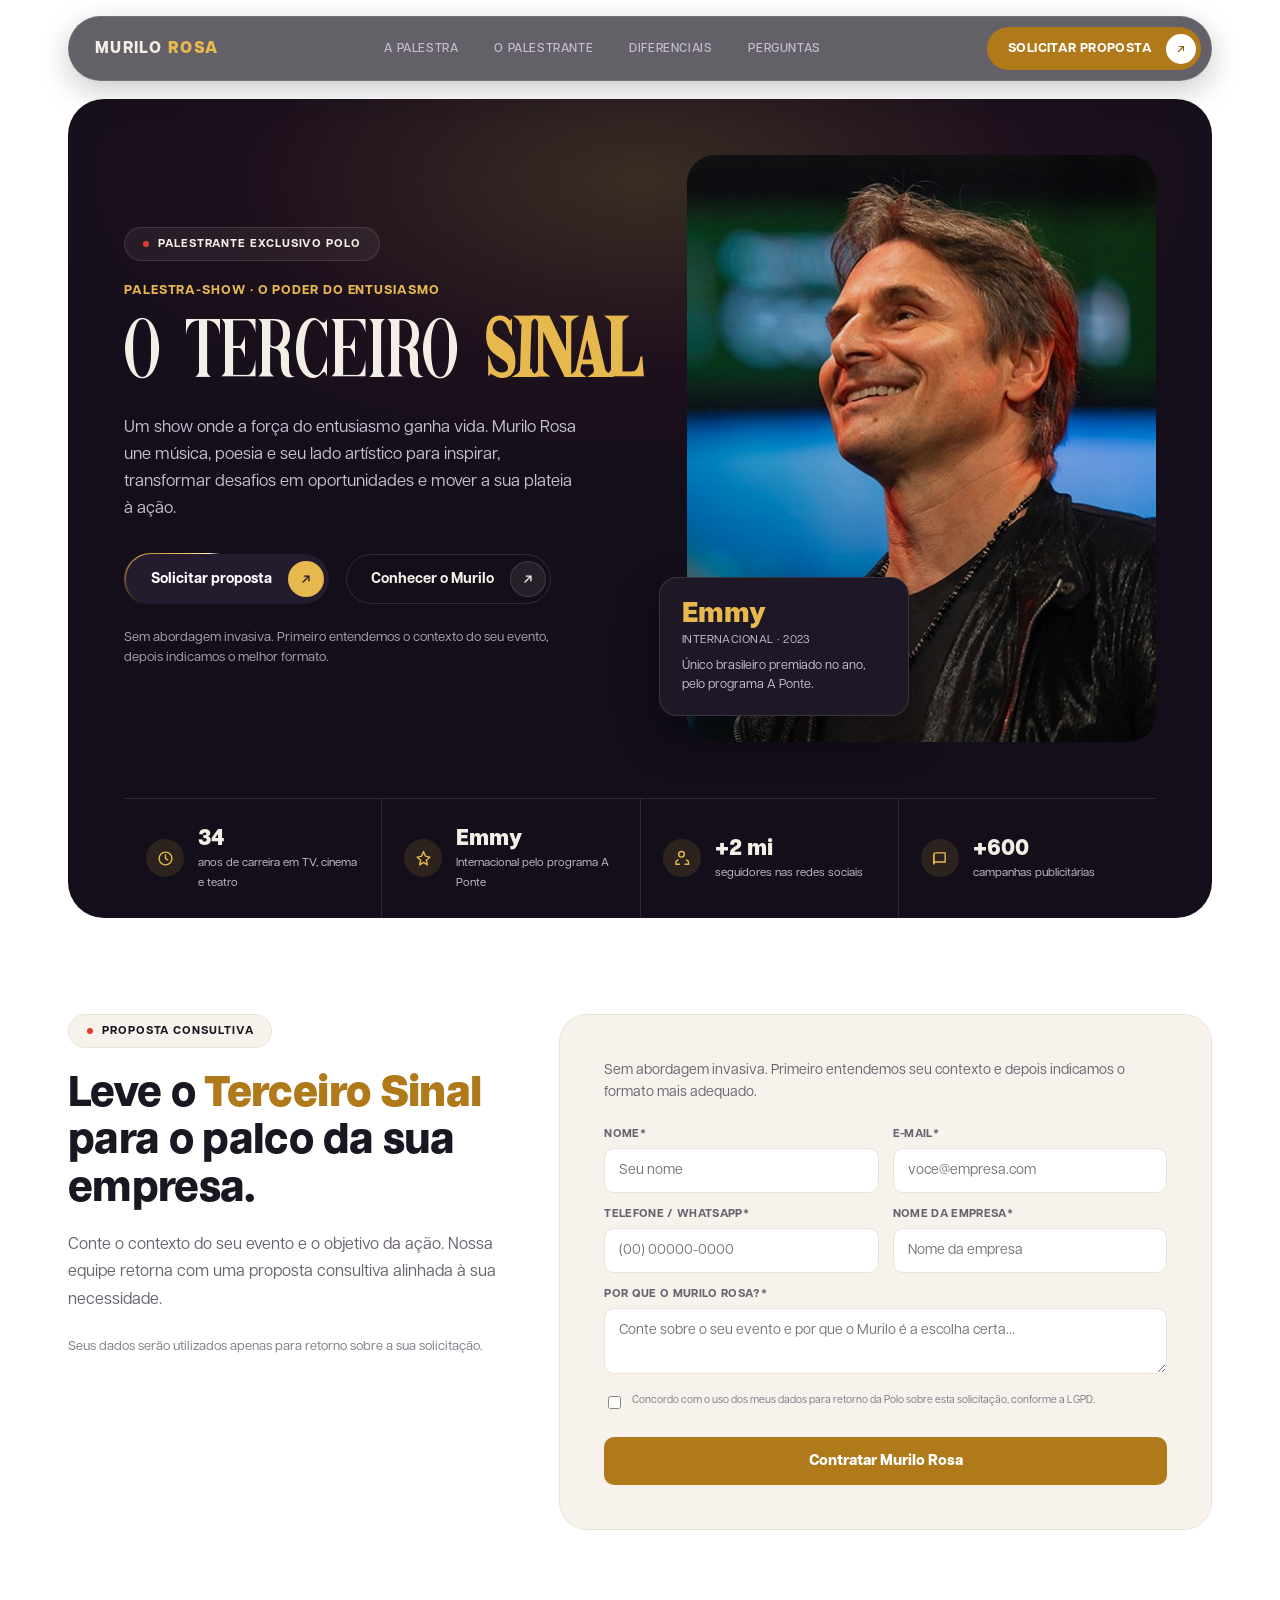
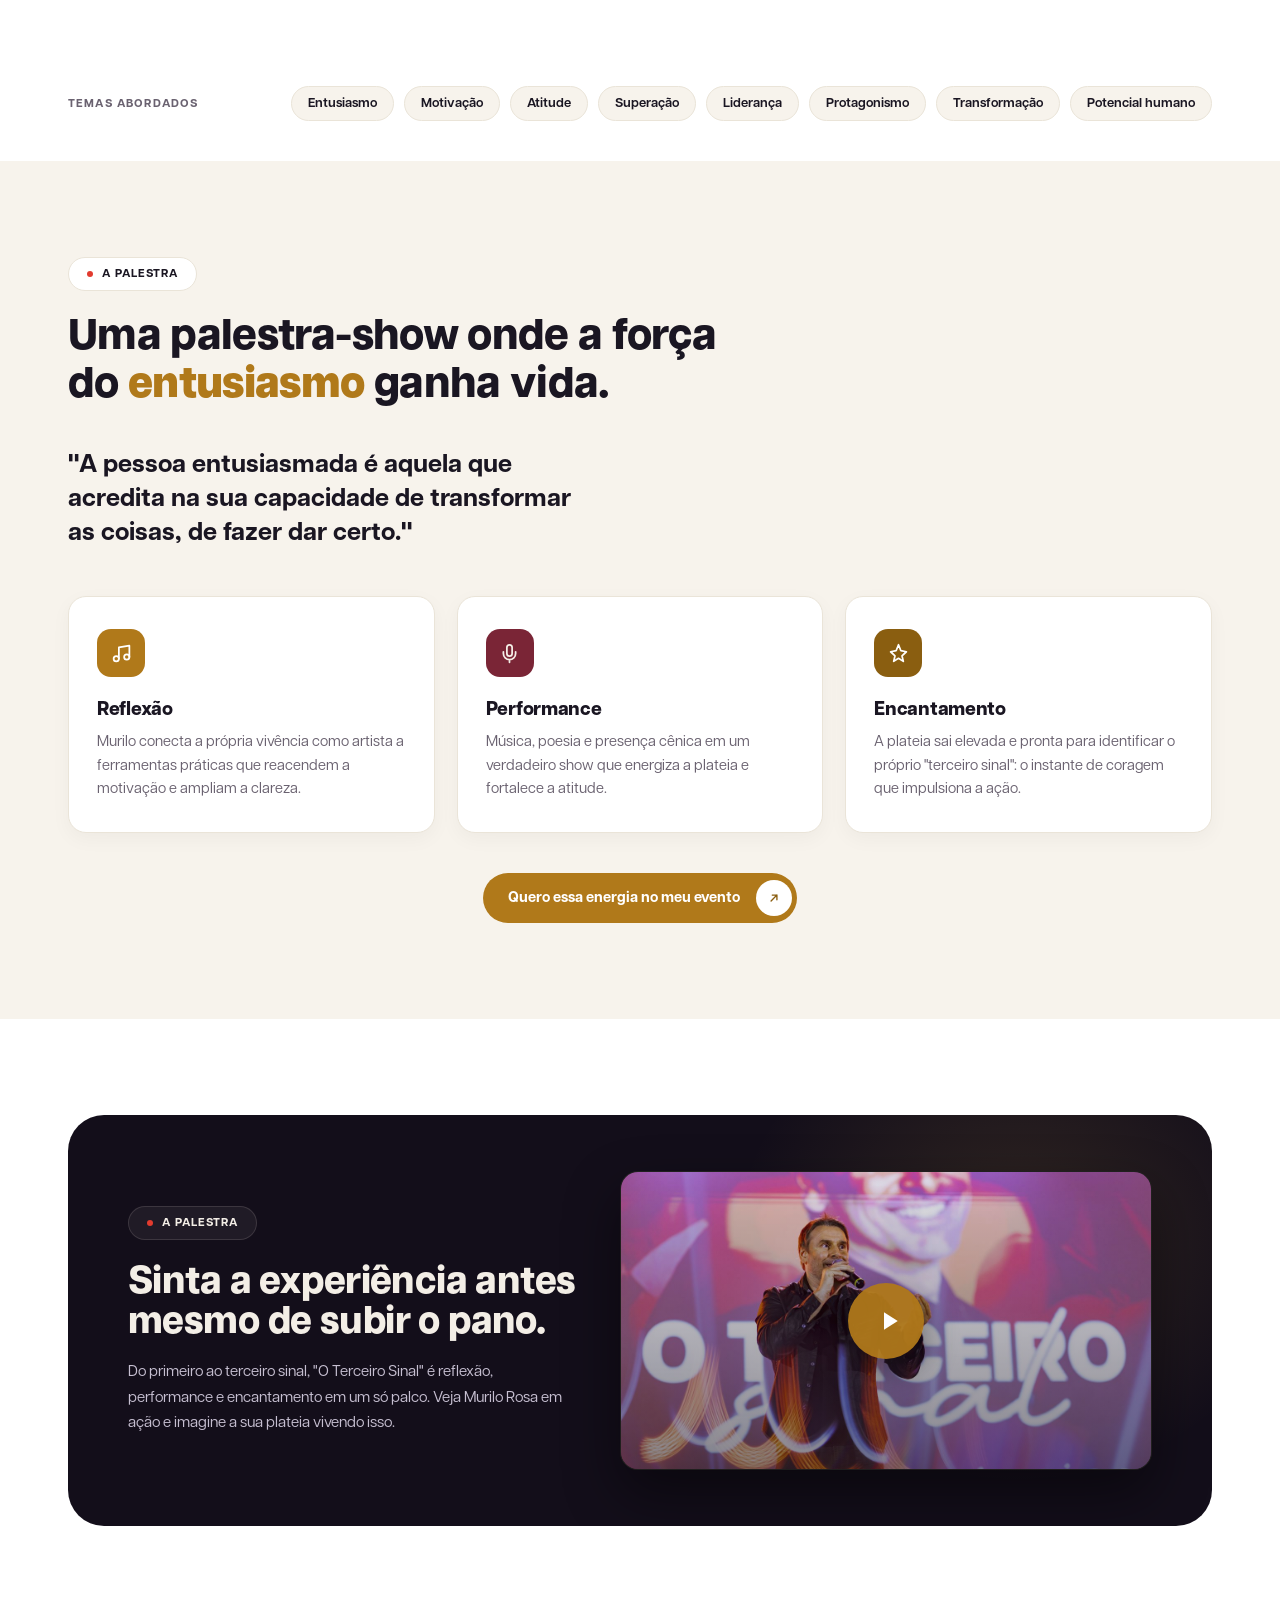
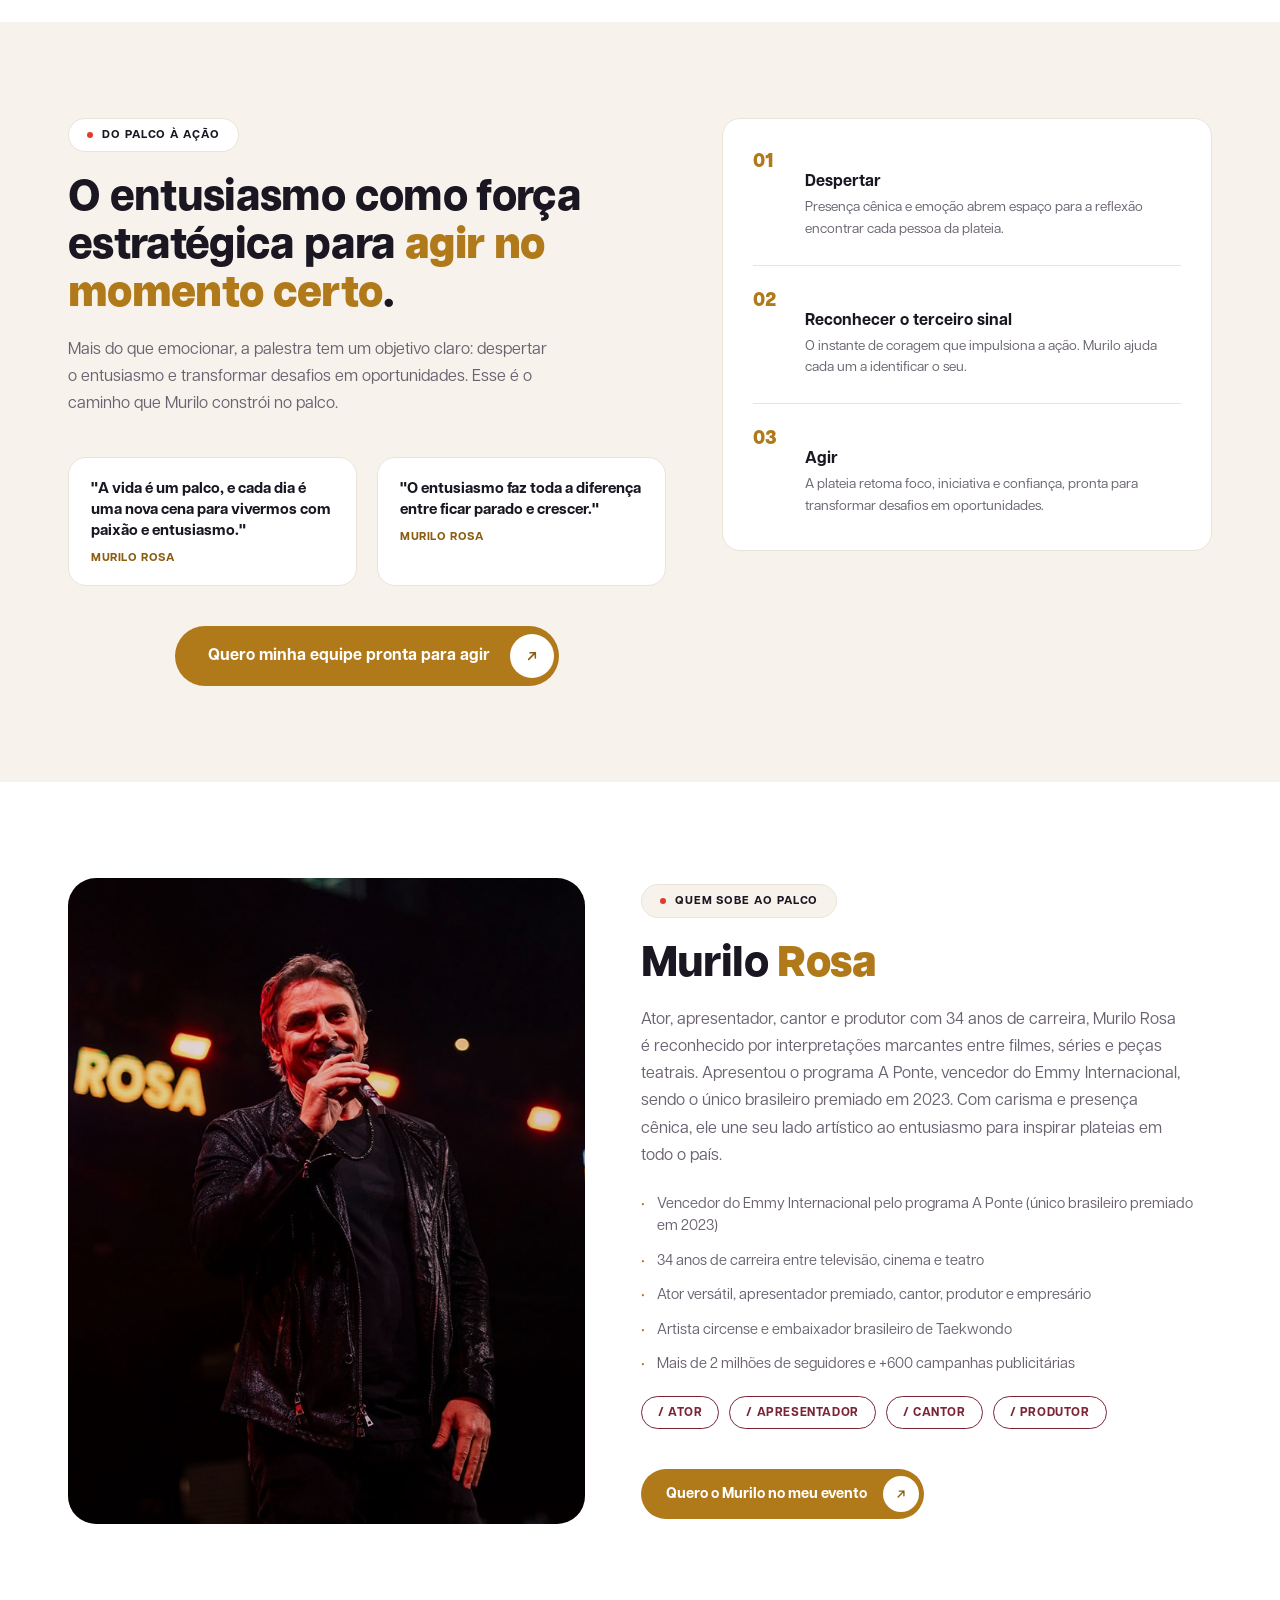
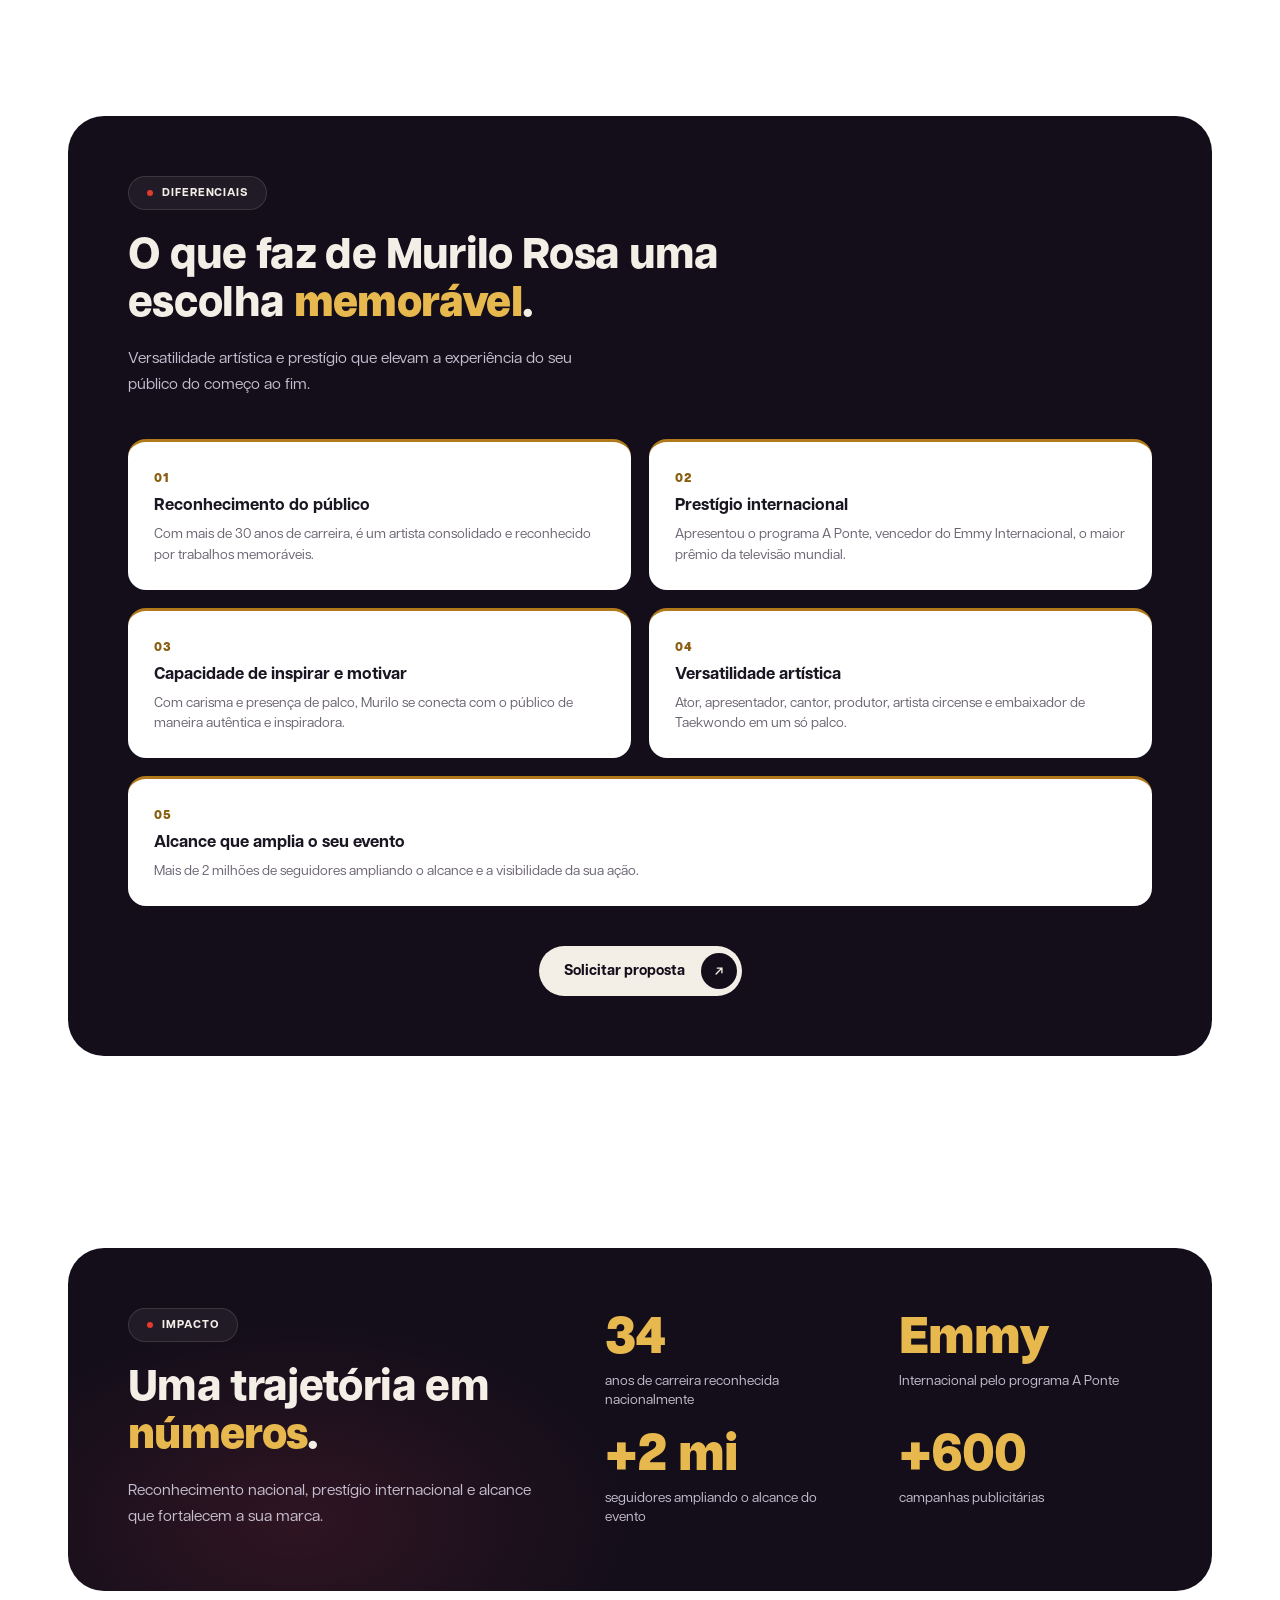
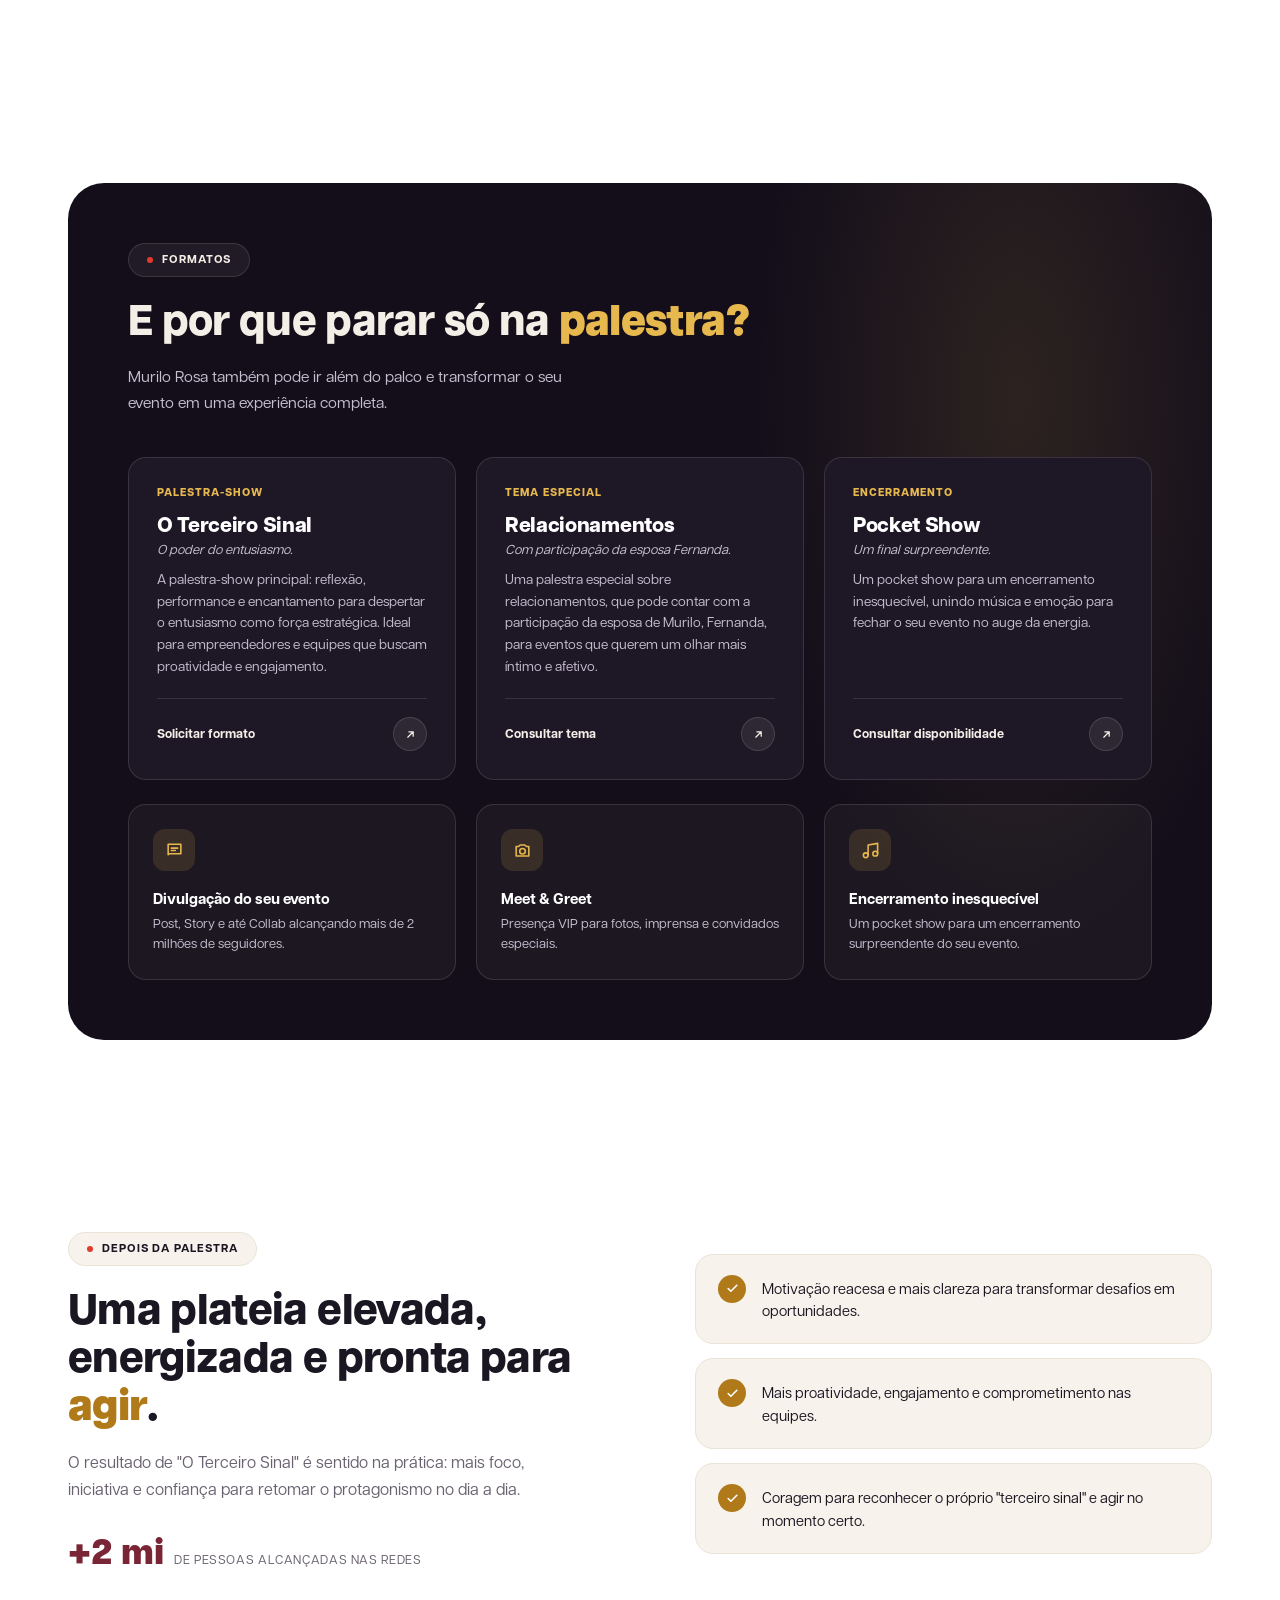
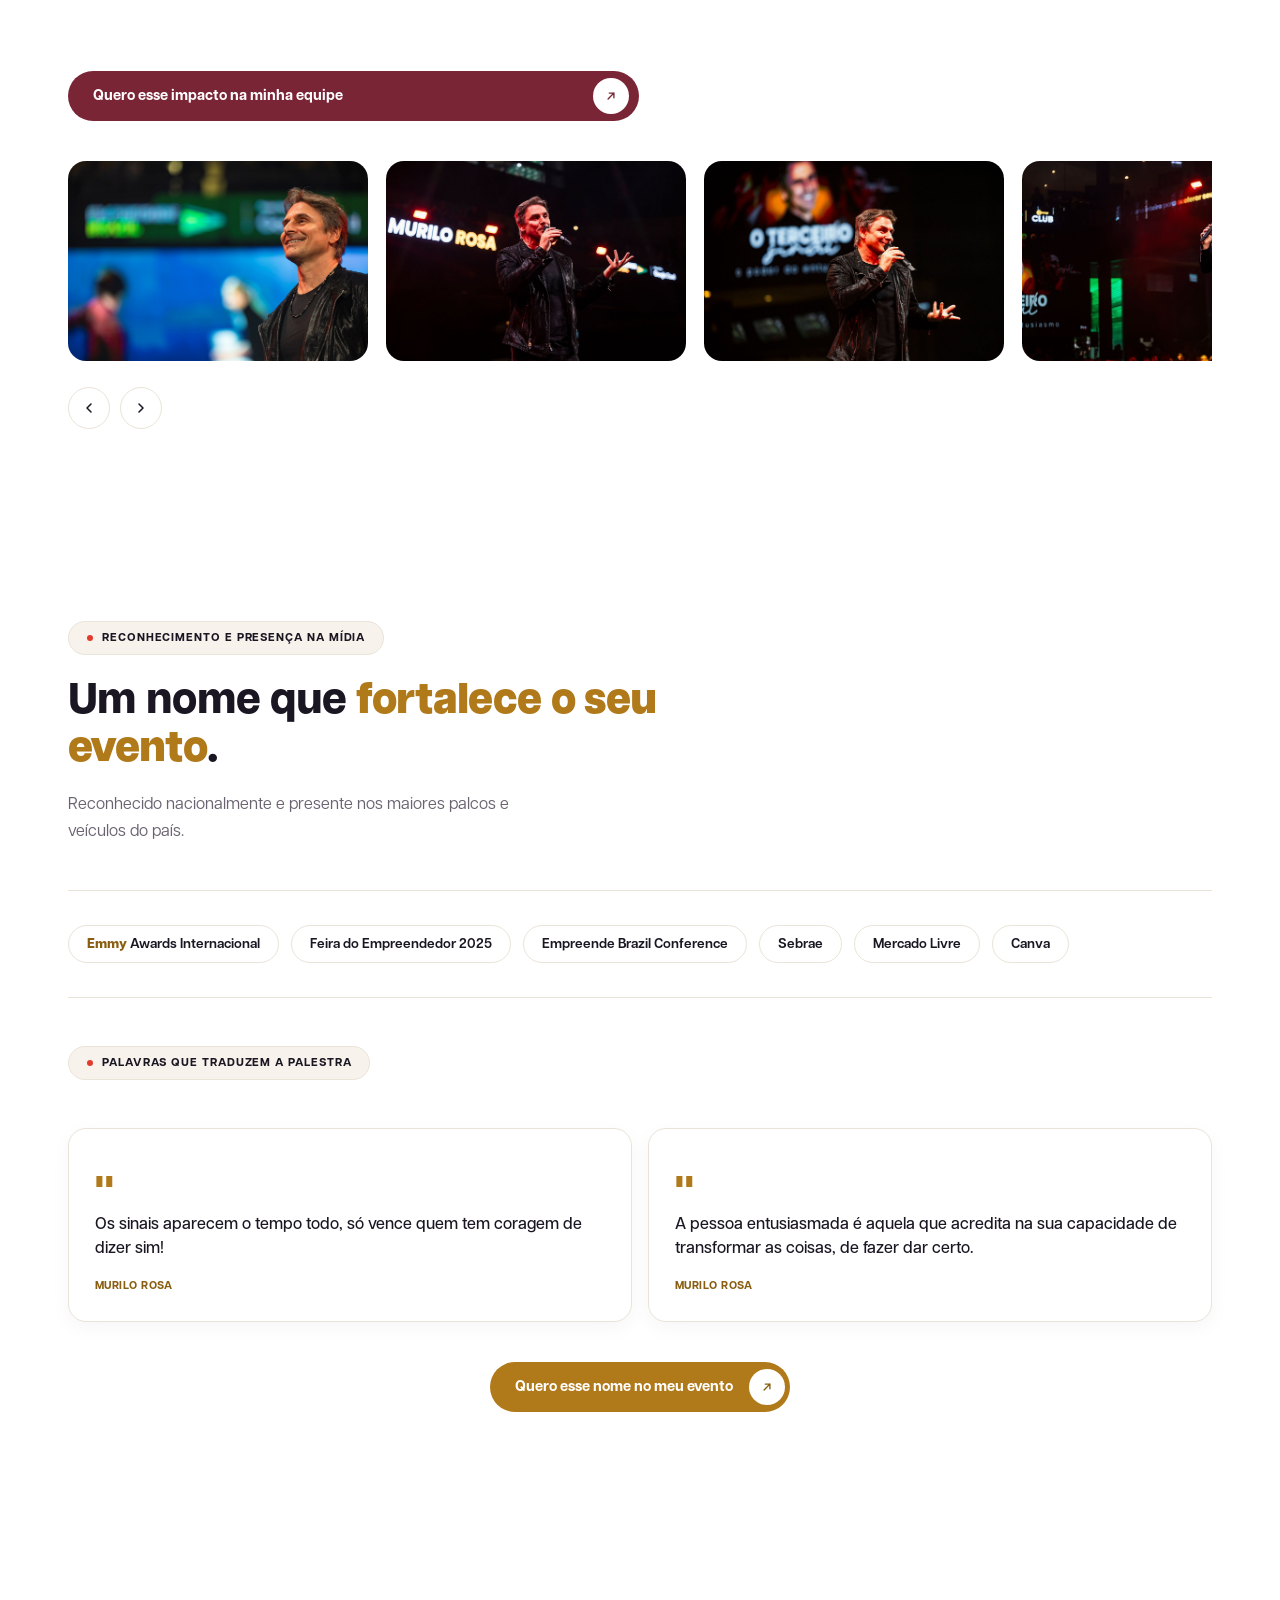
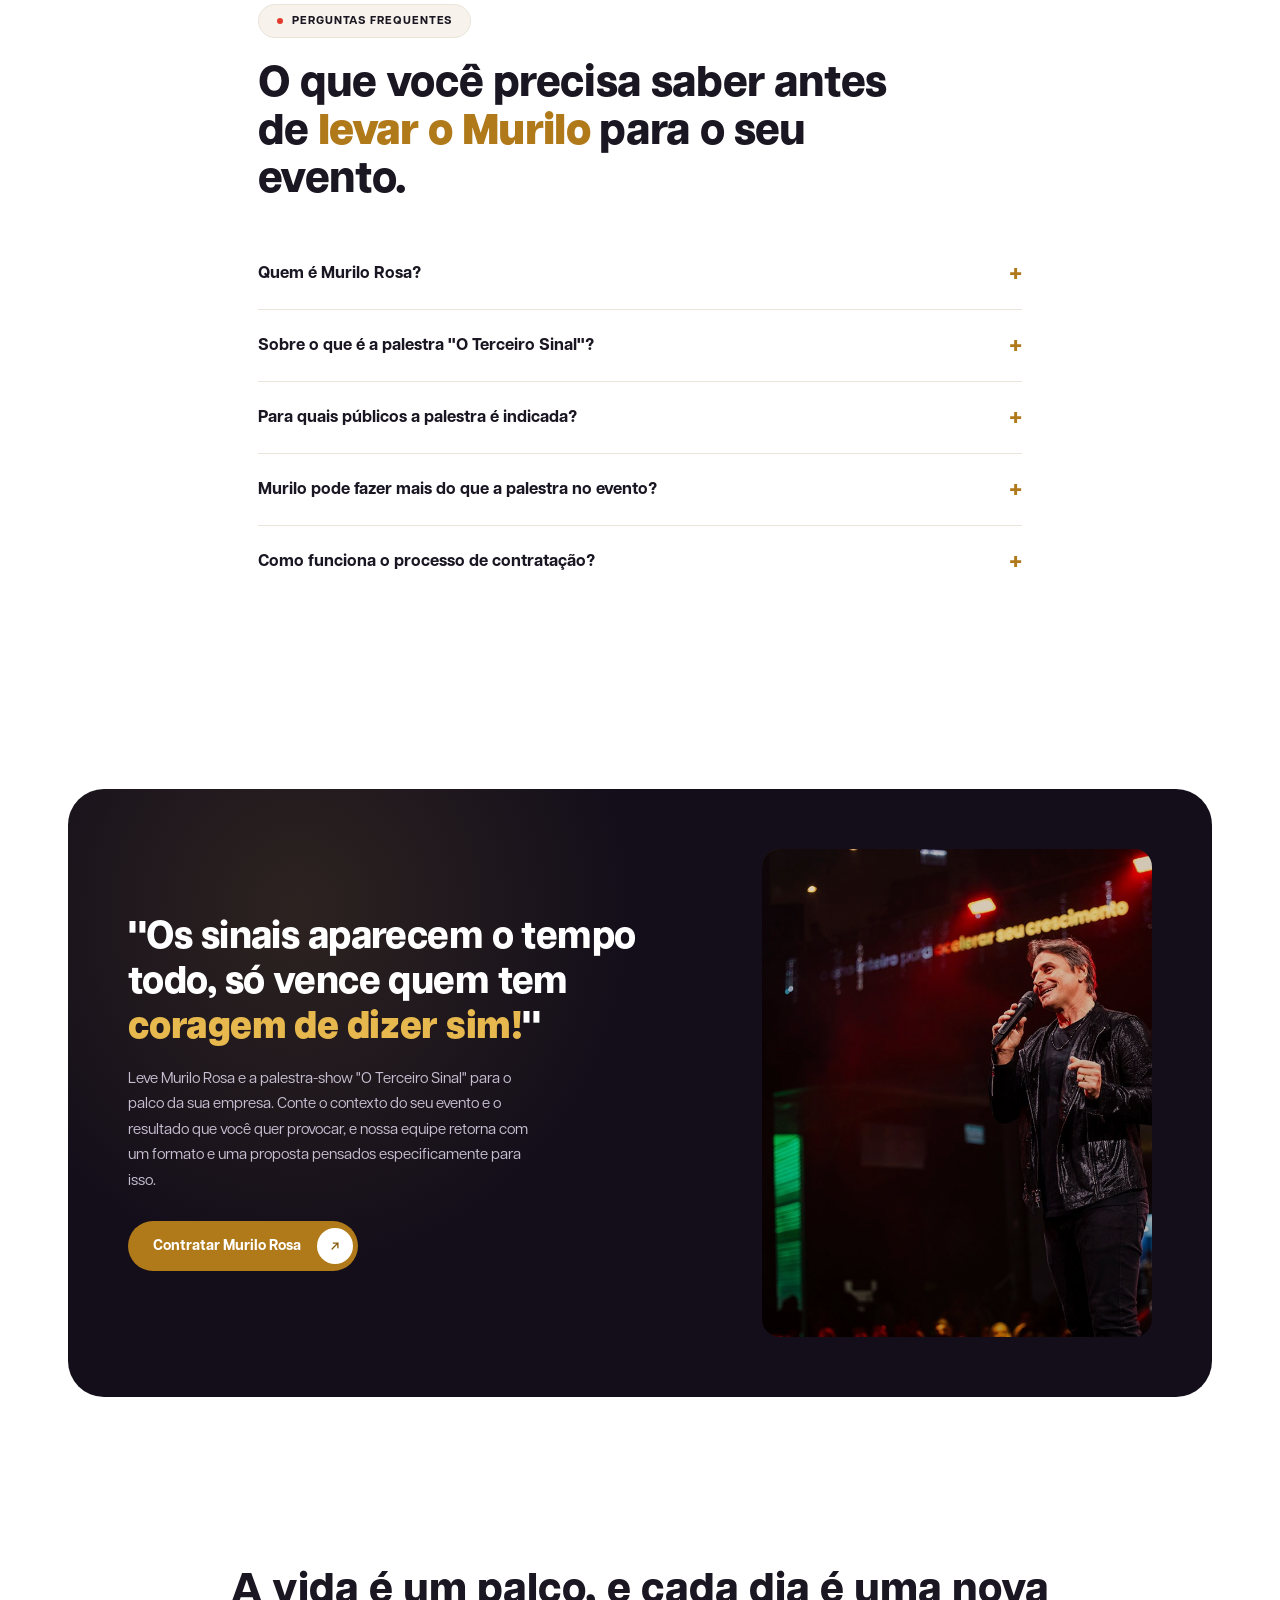
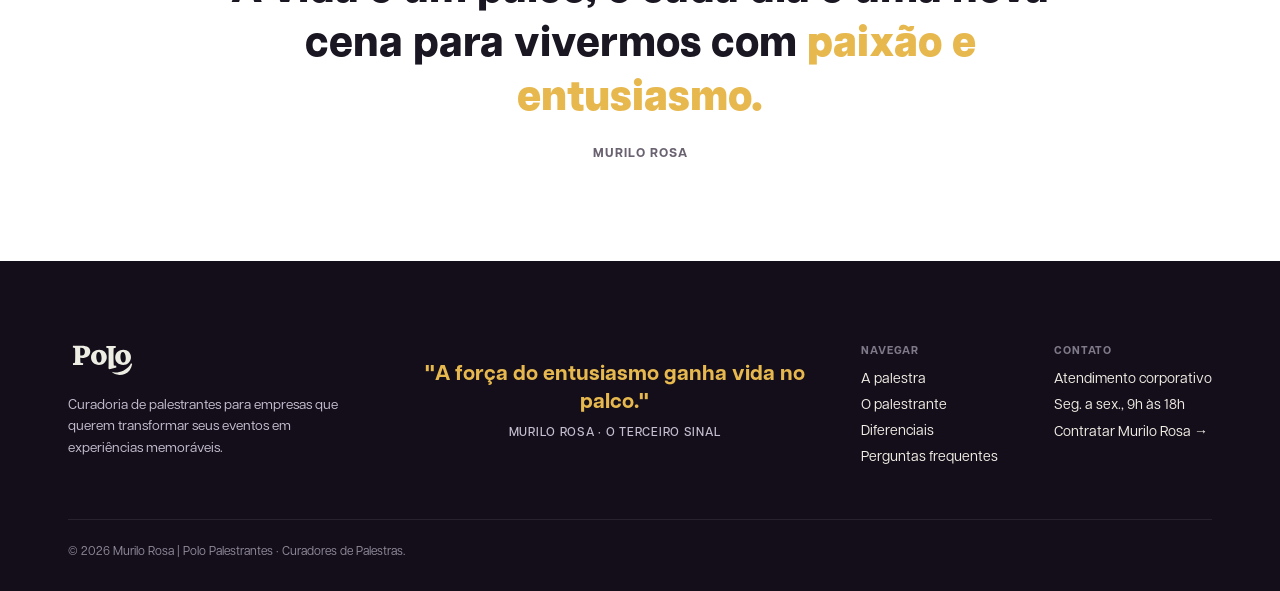
==== commit 8c9f0eac: "v4" ====
--- a/index.html
+++ b/index.html
@@ -57,7 +57,7 @@
         </div>
         <div class="hero-photo-col">
           <div class="hero-photo-frame">
-            <img src="assets/img/photos/hero.jpg" alt="Murilo Rosa em apresentação" style="object-position:72% 22%">
+            <img src="assets/img/photos/hero.jpg" alt="Murilo Rosa em apresentação" style="object-position:center top">
             <div class="duo"></div>
           </div>
           <div class="hero-trust-card">
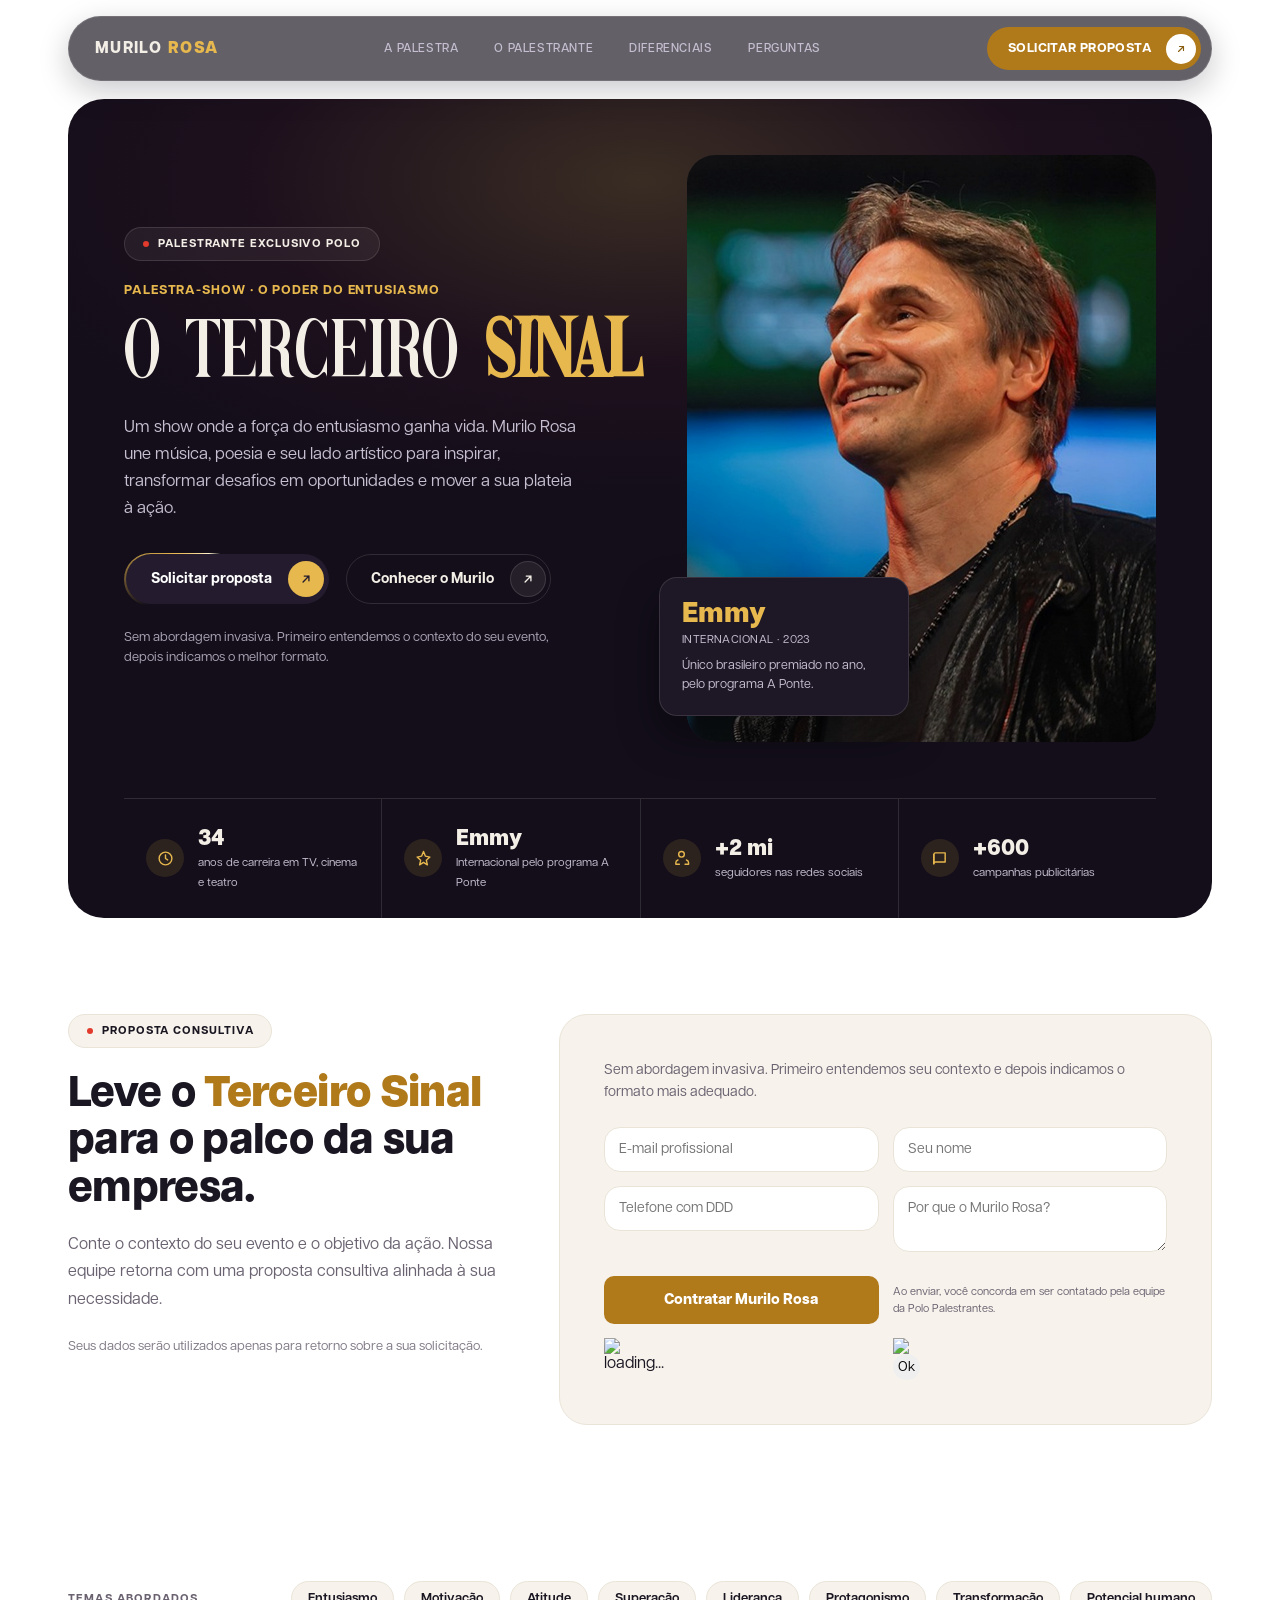
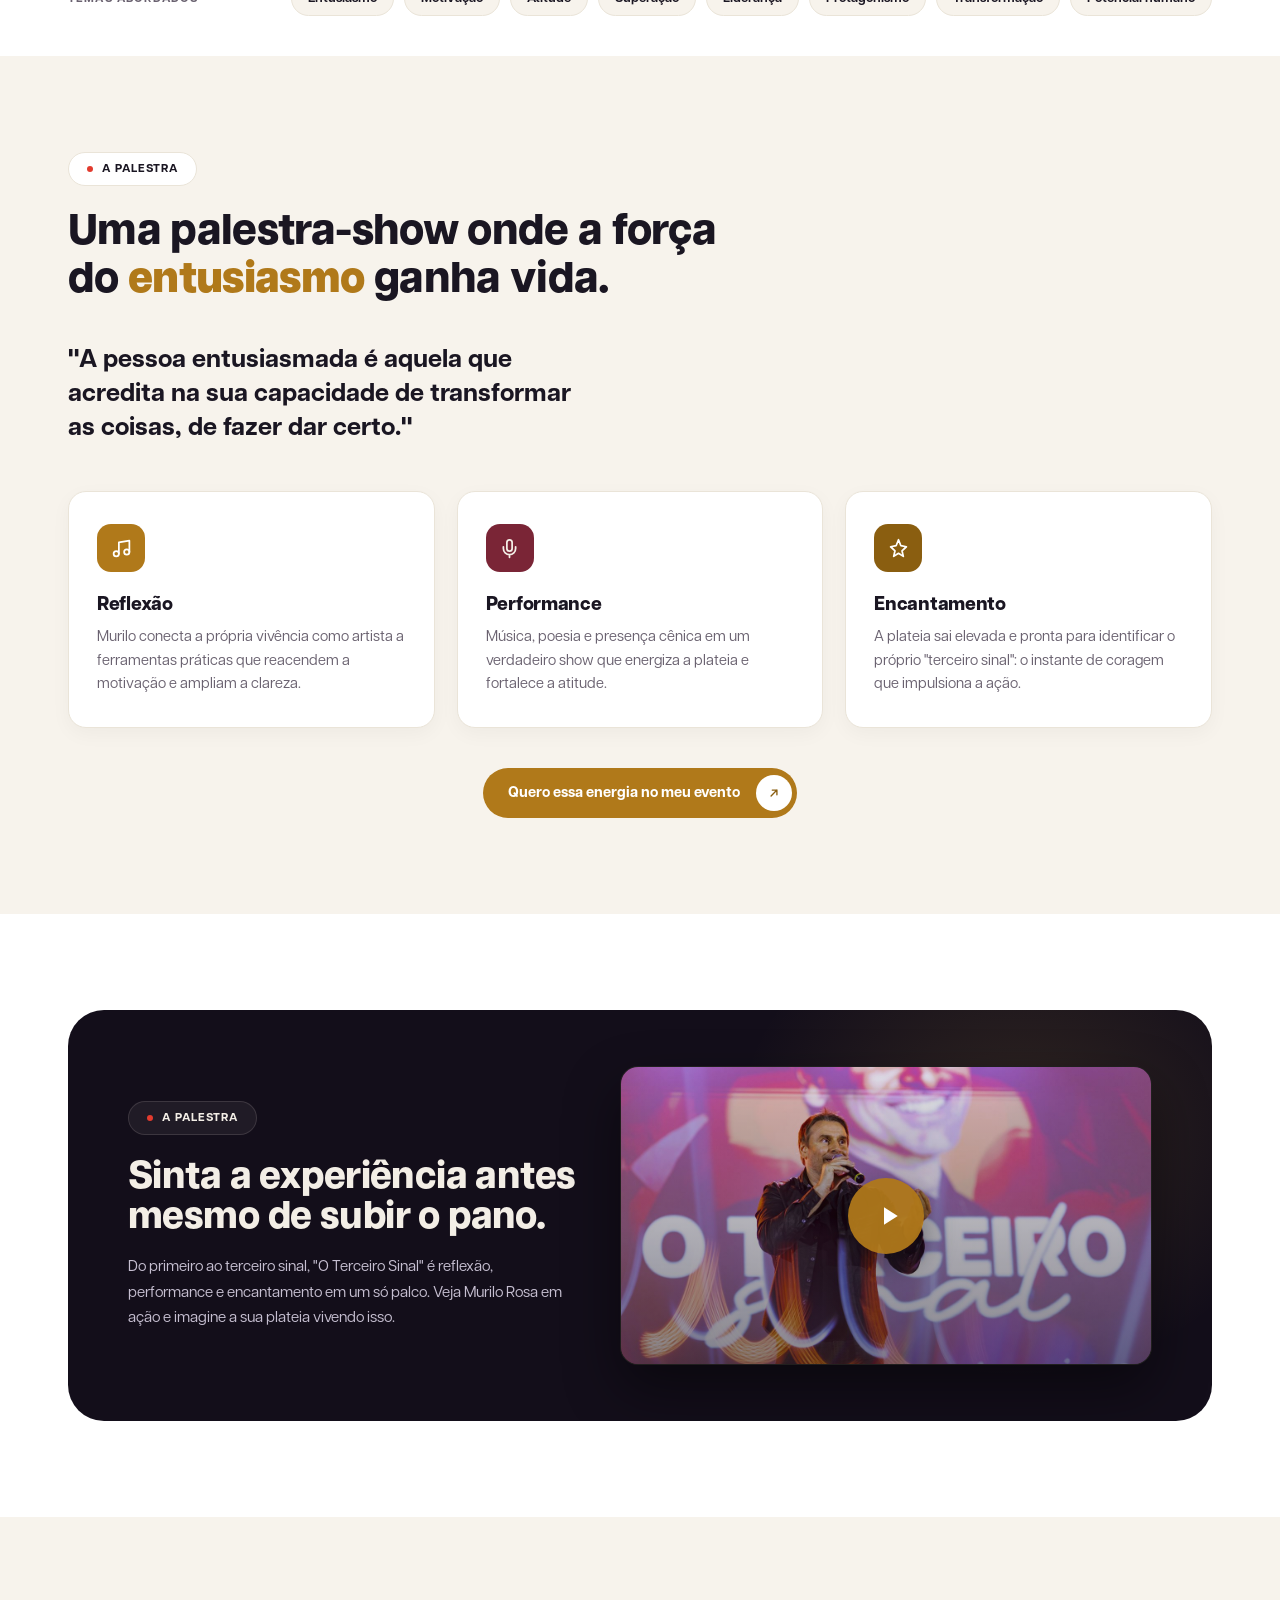
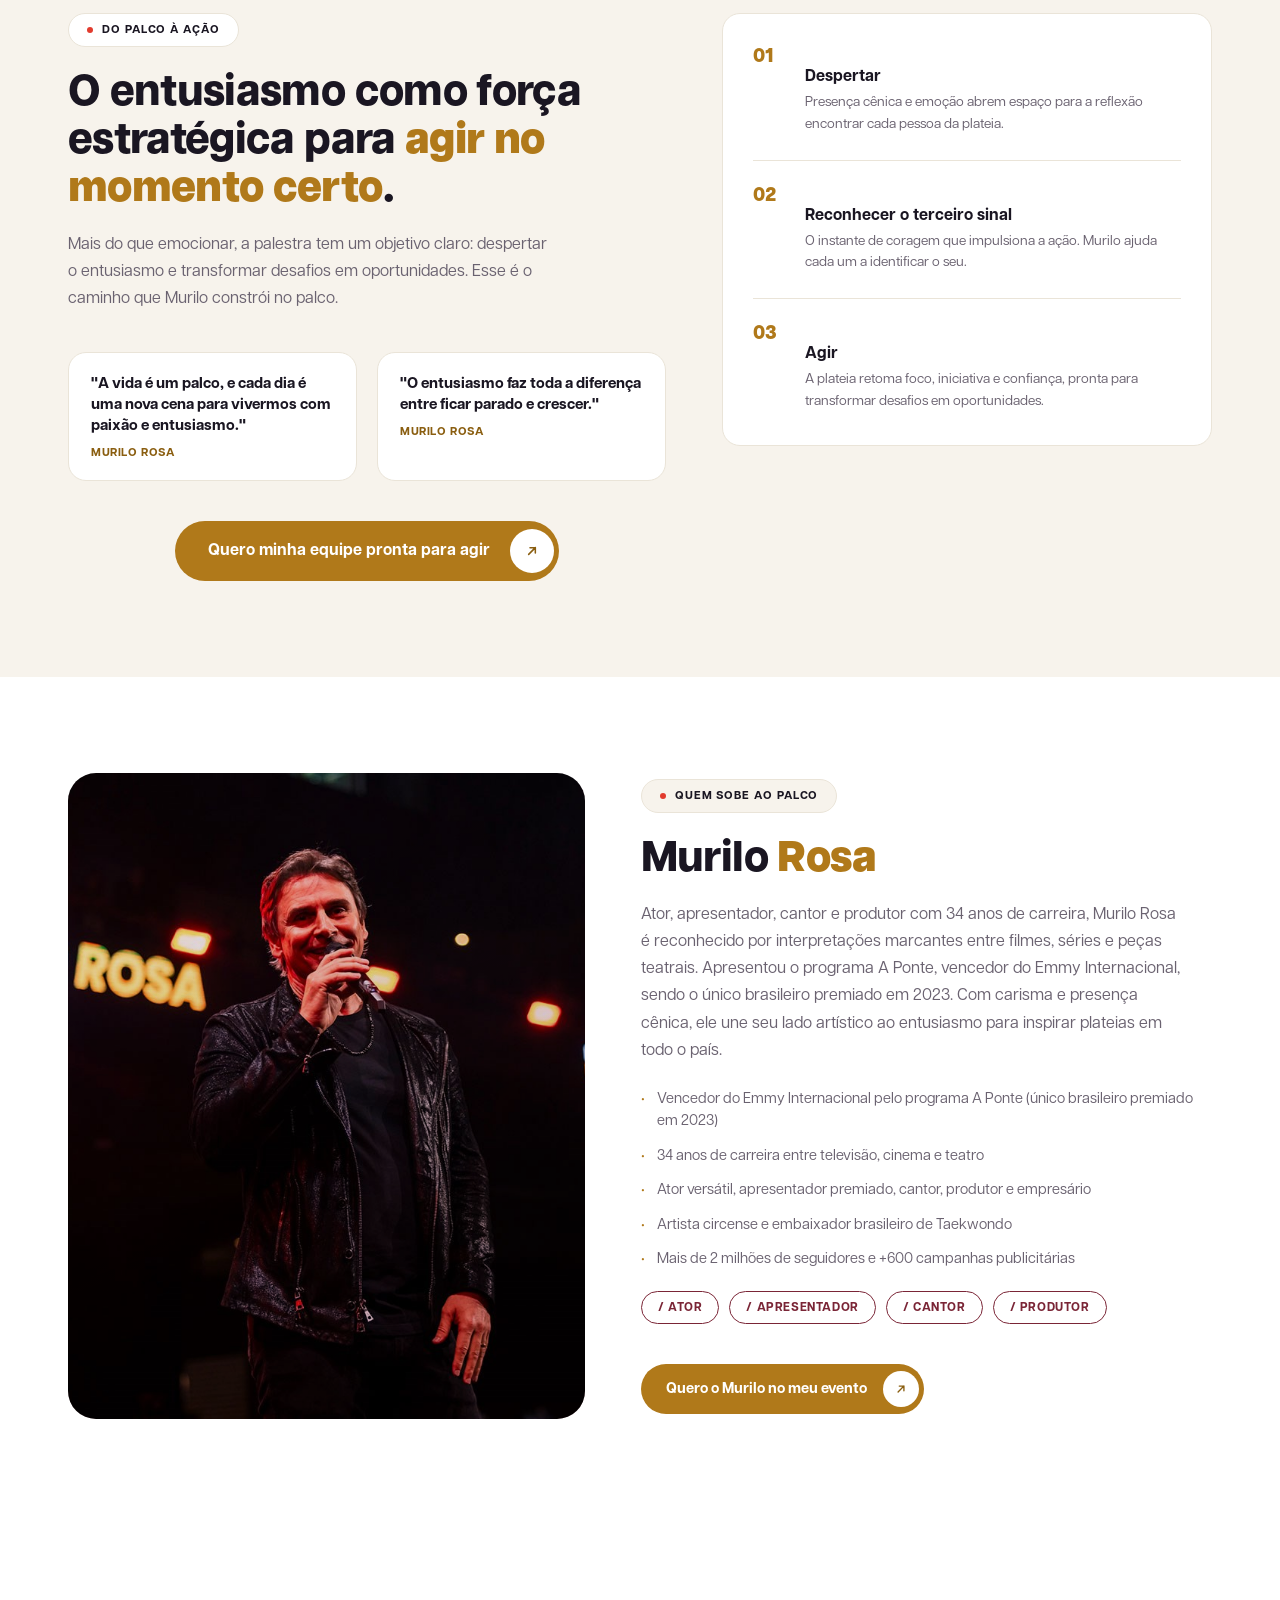
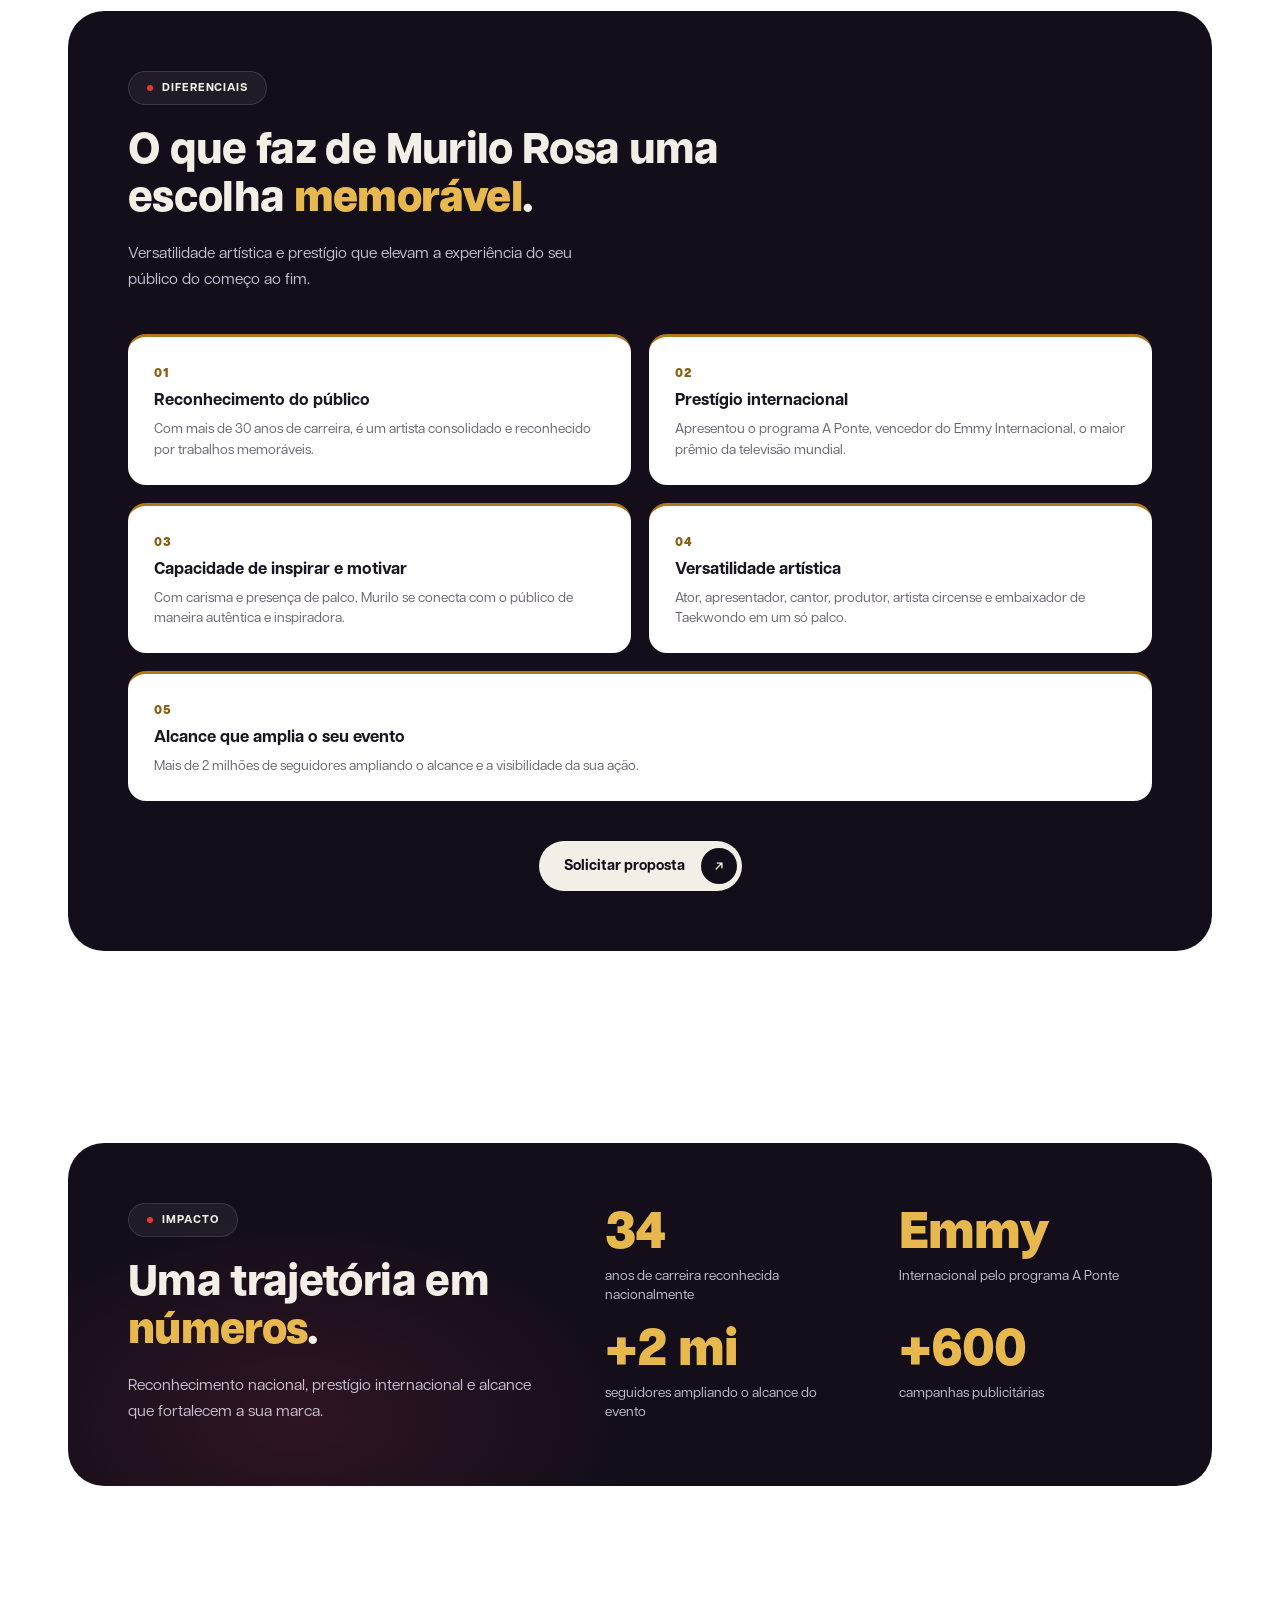
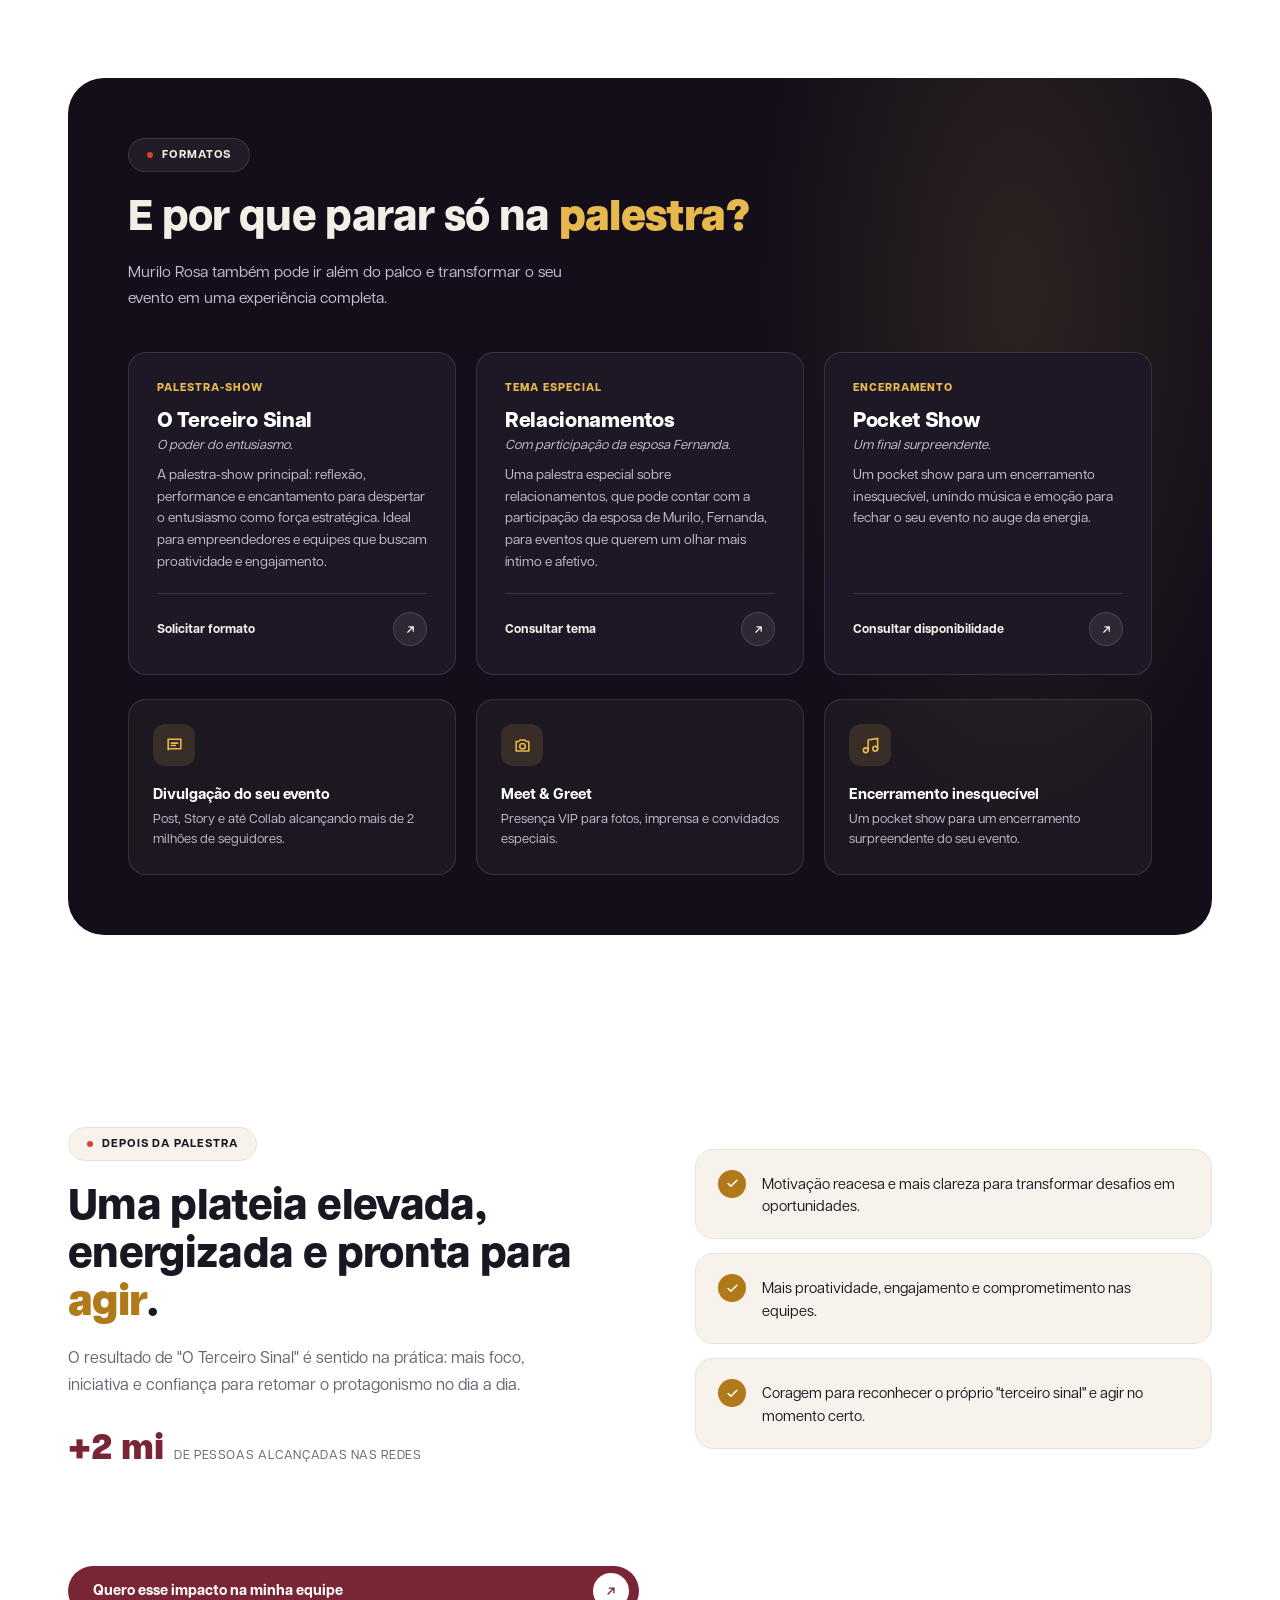
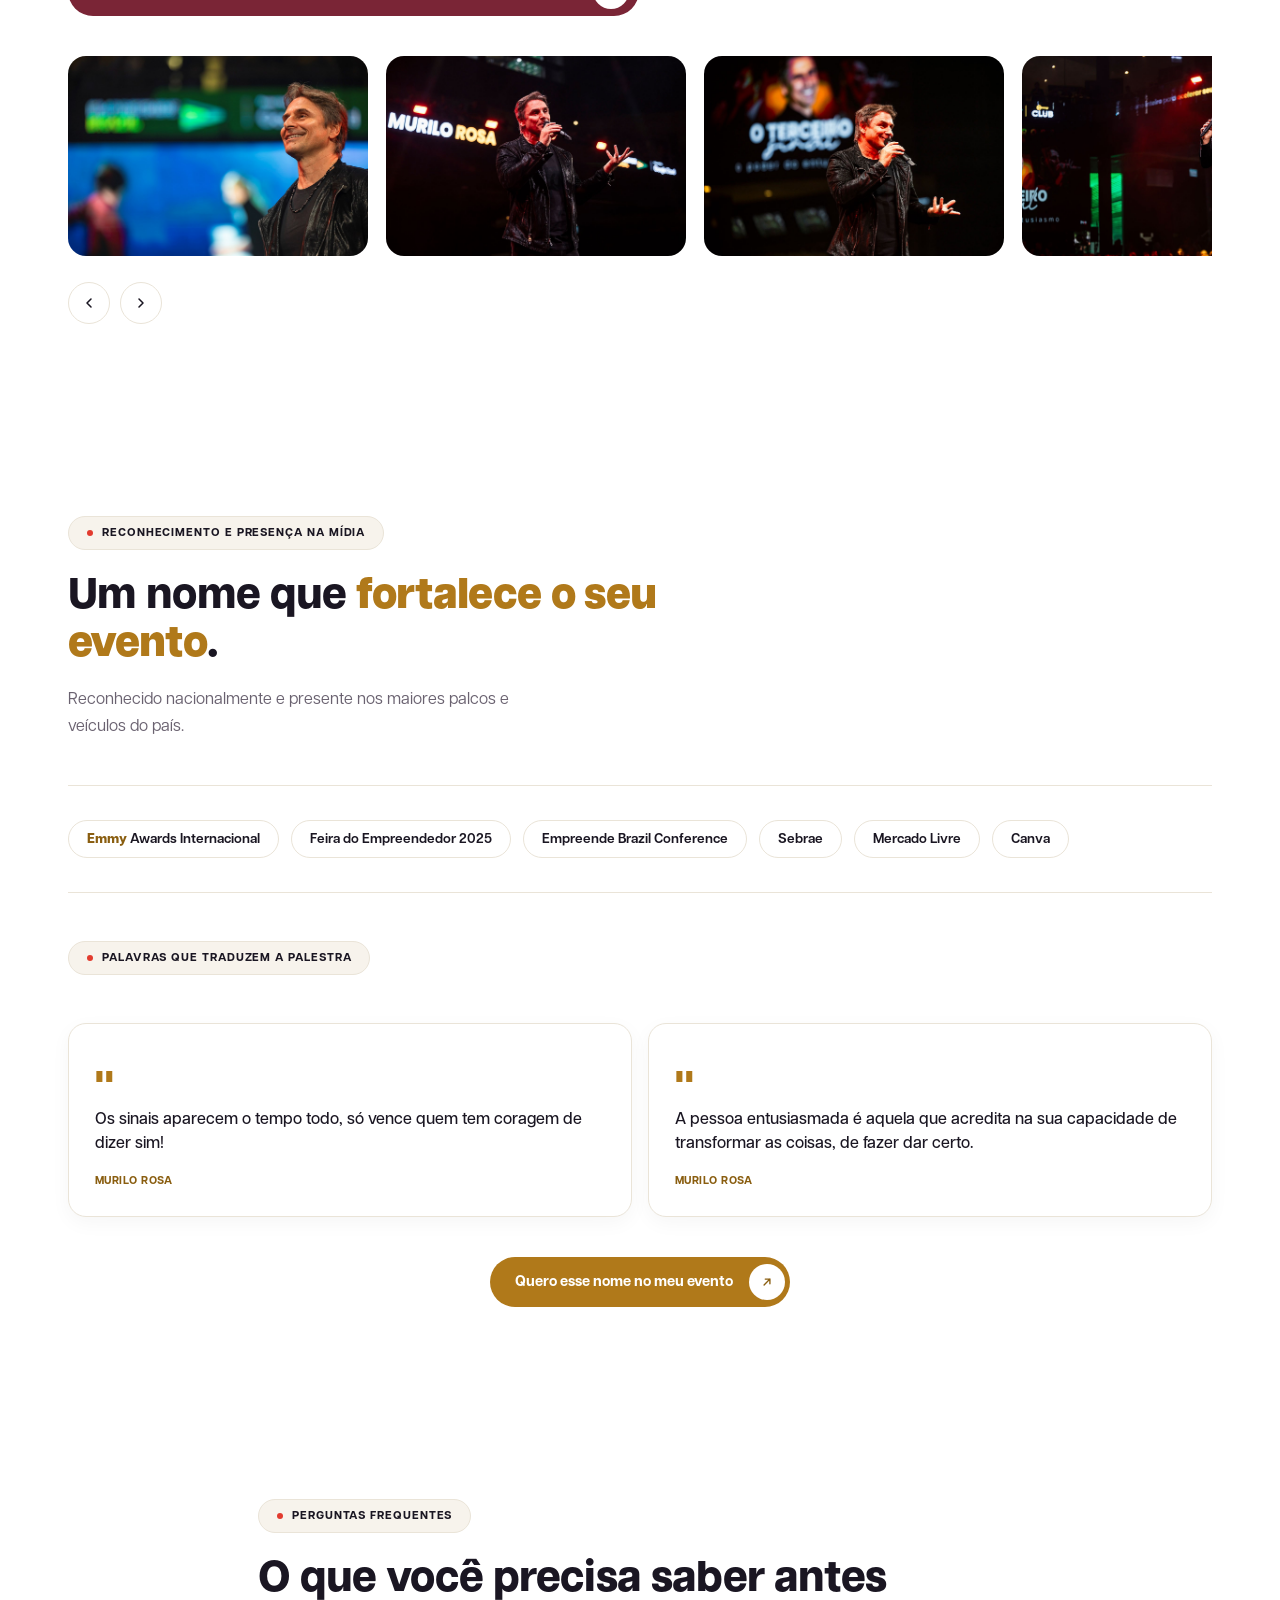
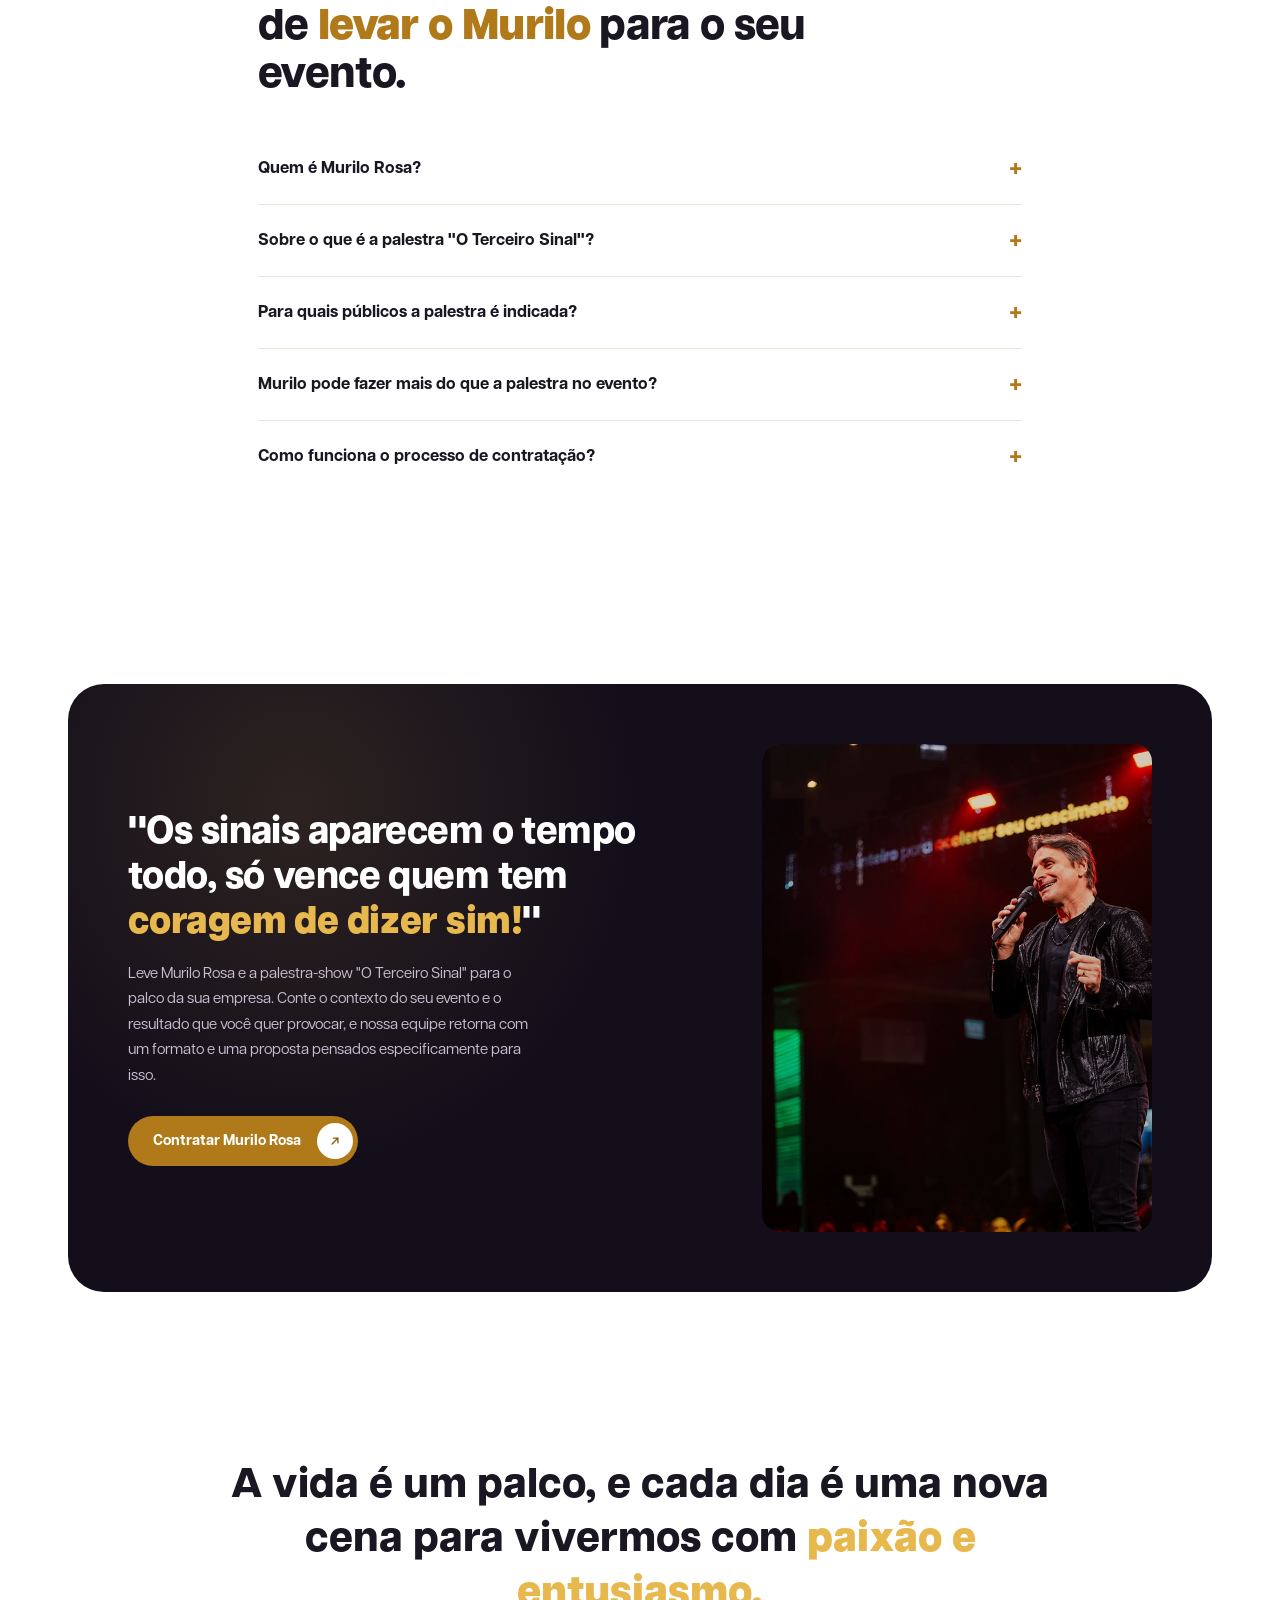
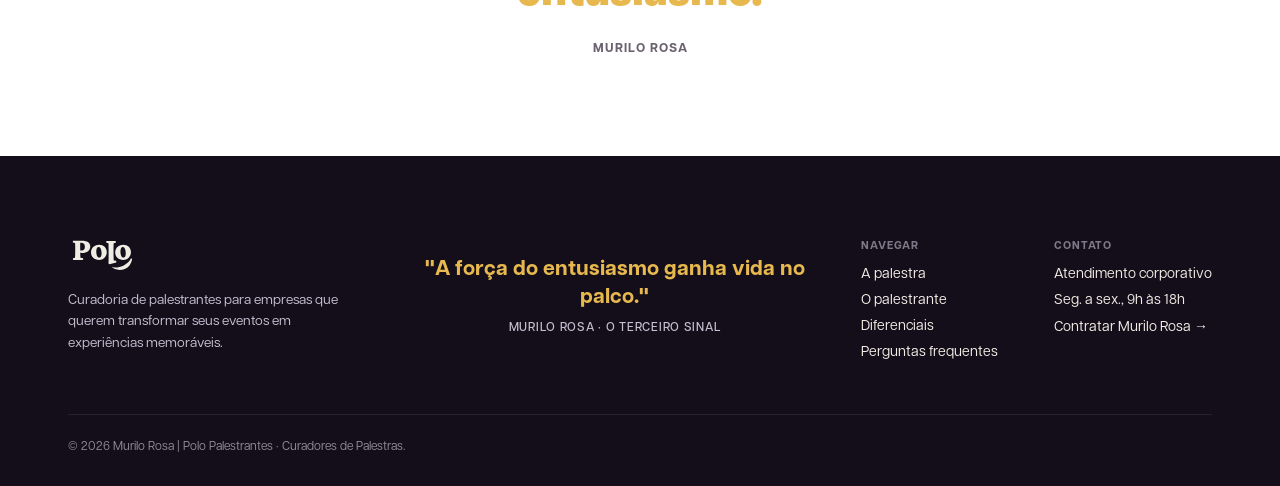
==== commit c0159577: "forms e tal" ====
--- a/index.html
+++ b/index.html
@@ -9,6 +9,12 @@
 <meta property="og:description" content="Uma palestra-show onde a força do entusiasmo ganha vida. Palestrante exclusivo Polo Palestrantes.">
 <meta property="og:type" content="website">
 <link rel="preload" href="assets/fonts/ArticulatCF-Bold.otf" as="font" type="font/otf" crossorigin>
+
+<!-- ==== leadlovers: CSS do design do formulário ==== -->
+<link href="//fonts.googleapis.com/css?family=Roboto:400,300,500,700,900" rel="stylesheet" type="text/css" />
+<link rel="stylesheet" href="//paginas.rocks/Content/capture/forms/form001.css" />
+<!-- ==== fim leadlovers CSS ==== -->
+
 <link rel="stylesheet" href="css/styles.css?v=1">
 </head>
 <body>
@@ -100,15 +106,43 @@
     </div>
     <div class="form-card">
       <p class="lead">Sem abordagem invasiva. Primeiro entendemos seu contexto e depois indicamos o formato mais adequado.</p>
-      <form action="obrigado.html" method="get" onsubmit="event.preventDefault(); window.location.href='obrigado.html';">
-        <div><label>Nome*</label><input type="text" name="nome" placeholder="Seu nome" required></div>
-        <div><label>E-mail*</label><input type="email" name="email" placeholder="voce@empresa.com" required></div>
-        <div><label>Telefone / WhatsApp*</label><input type="tel" name="telefone" placeholder="(00) 00000-0000" required></div>
-        <div><label>Nome da empresa*</label><input type="text" name="empresa" placeholder="Nome da empresa" required></div>
-        <div class="full"><label>Por que o Murilo Rosa?*</label><textarea name="mensagem" placeholder="Conte sobre o seu evento e por que o Murilo é a escolha certa..." required></textarea></div>
-        <div class="full"><label class="terms"><input type="checkbox" required><span>Concordo com o uso dos meus dados para retorno da Polo sobre esta solicitação, conforme a LGPD.</span></label></div>
-        <div class="full"><button type="submit" class="submit-btn">Contratar Murilo Rosa</button></div>
+      <!-- ==== leadlovers: código do formulário (conectado ao CRM · mid 681453 · fid 77502) ==== -->
+      <form id="llCaptureForm" class="llform001" action="//paginas.rocks/capture" method="post">
+         <input type="hidden" id="mid" name="mid" value="681453" />
+         <input type="hidden" id="fid" name="fid" value="77502" />
+         <input type="hidden" id="formType" name="formType" value="dynamic" />
+         <div>
+             <input type="email" id="llfield89892" name="llfield89892" placeholder="E-mail profissional" aria-label="E-mail profissional" data-required="true" />
+             <div class="field-error" id="llerror89892"></div>
+         </div>
+         <div>
+             <input type="text" id="llfield89894" name="llfield89894" placeholder="Seu nome" aria-label="Seu nome" data-required="true" />
+             <div class="field-error" id="llerror89894"></div>
+         </div>
+         <div>
+             <input type="tel" id="llfield89893" name="llfield89893" placeholder="Telefone com DDD" aria-label="Telefone com DDD" data-required="true" />
+             <div class="field-error" id="llerror89893"></div>
+         </div>
+         <div>
+             <textarea id="llfield89891" name="llfield89891" placeholder="Por que o Murilo Rosa?" aria-label="Por que o Murilo Rosa?"></textarea>
+             <div class="field-error" id="llerror89891"></div>
+         </div>
+         <div class="button-bar">
+             <button type="submit">Contratar Murilo Rosa</button>
+         </div>
+         <p class="form-consent">Ao enviar, você concorda em ser contatado pela equipe da Polo Palestrantes.</p>
+         <div class="loading-box">
+             <img src="//paginas.rocks/content/images/spinner.gif" />
+             <div>loading...</div>
+         </div>
+         <div class="error-box">
+             <img src="//paginas.rocks/content/images/error-icon.png" />
+             <div></div>
+             <button type="button" class="btn" id="btn-error">Ok</button>
+         </div>
+         <img src="https://llimages.com/redirect/redirect.aspx?A=V&f=77502&m=681453" style="display: none;" />
       </form>
+      <!-- ==== fim leadlovers formulário ==== -->
     </div>
   </div>
 </section>
@@ -531,5 +565,9 @@
 
 <script src="js/main.js?v=1"></script>
 
+<!-- ==== leadlovers: JS de captura ==== -->
+<script type="text/javascript" src="//paginas.rocks/scripts/capture/capture.js"></script>
+<!-- ==== fim leadlovers JS ==== -->
+
 </body>
 </html>
--- a/css/styles.css
+++ b/css/styles.css
@@ -376,6 +376,21 @@
   .submit-btn{ width:100%; background:var(--amber); color:#fff; border:none; padding:15px; border-radius:10px; font-weight:800; font-size:15px; margin-top:4px; transition:background .2s ease; }
   .submit-btn:hover{ background:var(--amber-deep); }
 
+  /* ==== formulário do Leadlovers (on-brand) ==== */
+  /* remove o fundo branco do form e o padding duplicado */
+  .form-card .llform001{ background-color:transparent !important; padding:0 !important; box-shadow:none !important; }
+  /* campos: cantos arredondados de 16px, borda sutil da marca */
+  .form-card .llform001 > div > input,
+  .form-card .llform001 > div > select,
+  .form-card .llform001 > div > textarea,
+  .form-card .iti input{ border-radius:16px !important; border:1px solid var(--line) !important; }
+  .form-card .llform001 input,
+  .form-card .llform001 textarea{ font-family:'Articulat CF',sans-serif; }
+  .form-card .llform001 .button-bar{ margin-top:4px; }
+  .form-card .llform001 .button-bar button{ width:100%; background:var(--amber); color:#fff; border:none; padding:15px; border-radius:10px; font-family:'Articulat CF',sans-serif; font-weight:800; font-size:15px; cursor:pointer; transition:background .2s ease; }
+  .form-card .llform001 .button-bar button:hover{ background:var(--amber-deep); }
+  .form-card .llform001 .form-consent{ font-size:11px; color:var(--text-soft); line-height:1.5; margin-top:12px; }
+
   /* frase de fechamento */
   .closing-quote{ padding:70px 0 80px; text-align:center; }
   .closing-quote-text{ font-family:'Articulat CF',sans-serif; font-weight:800; font-size:clamp(24px,3.6vw,42px); line-height:1.28; max-width:820px; margin:0 auto; color:var(--text-dark); }
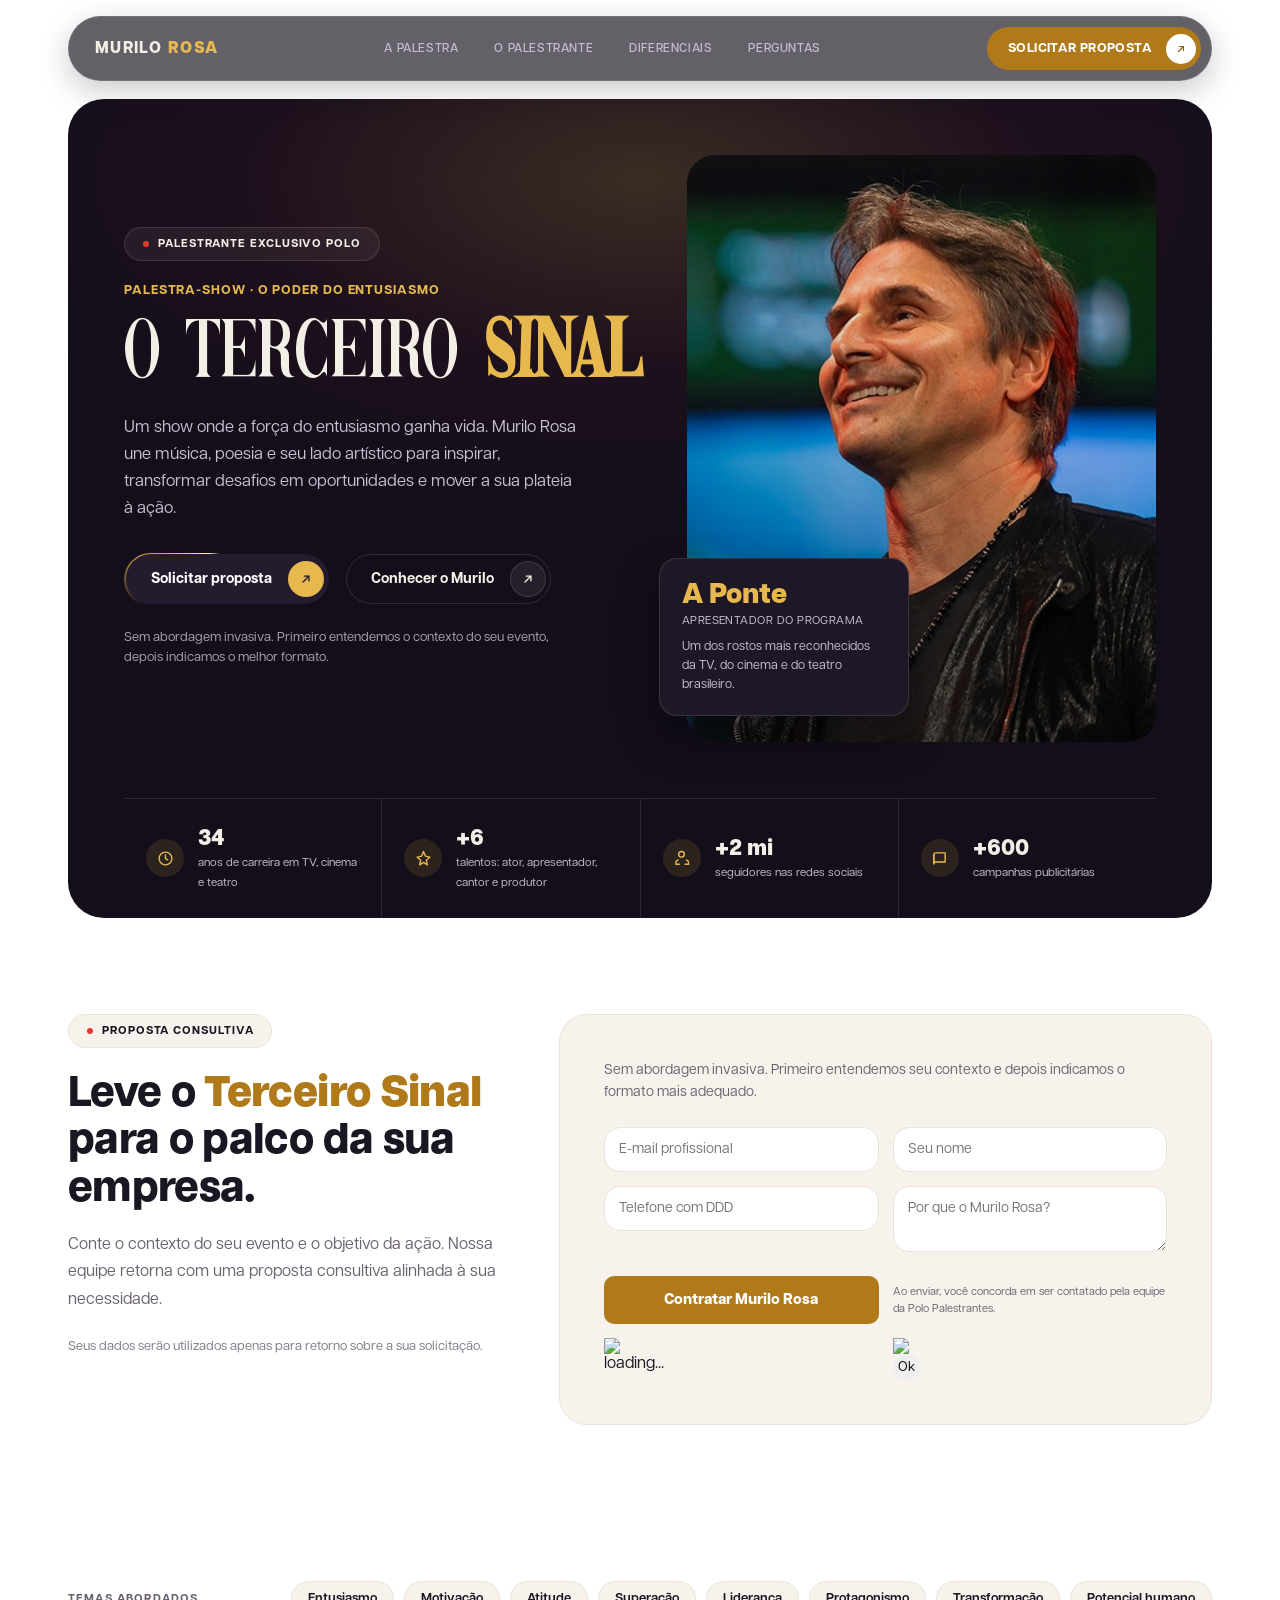
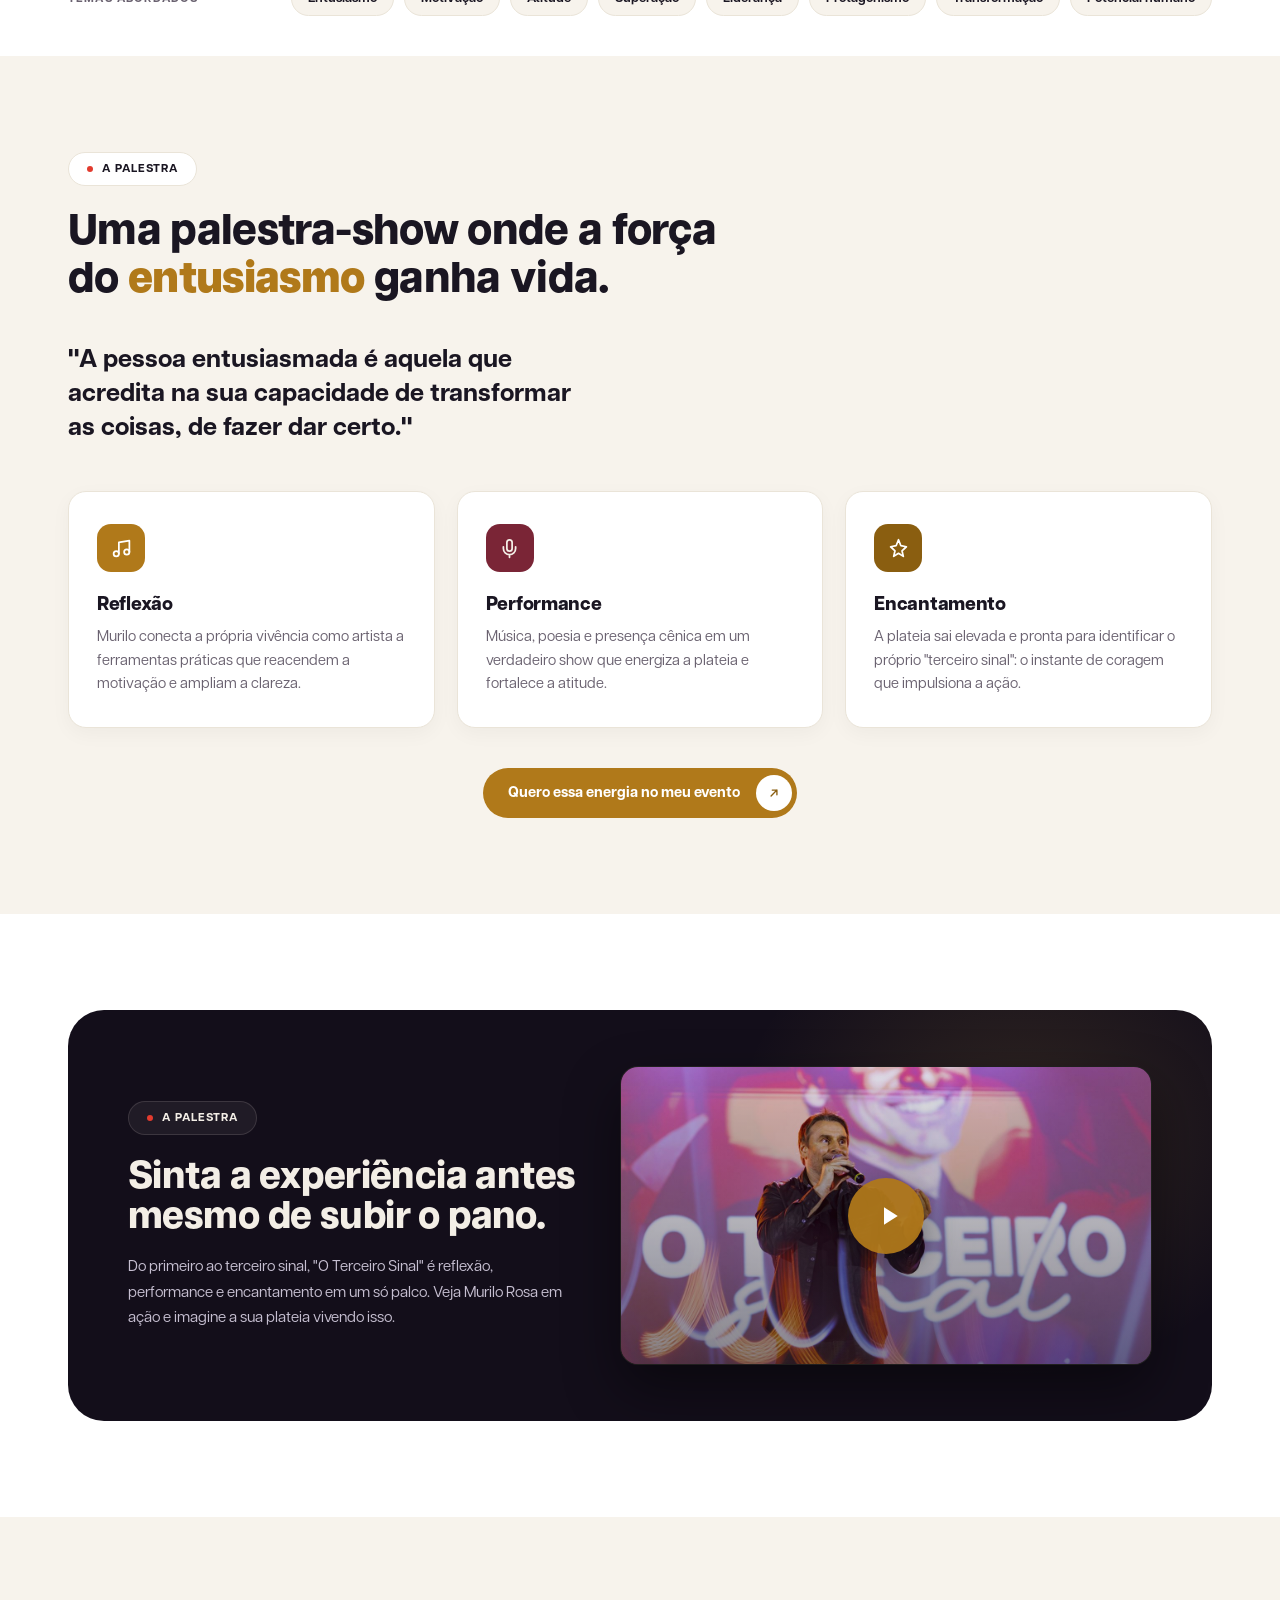
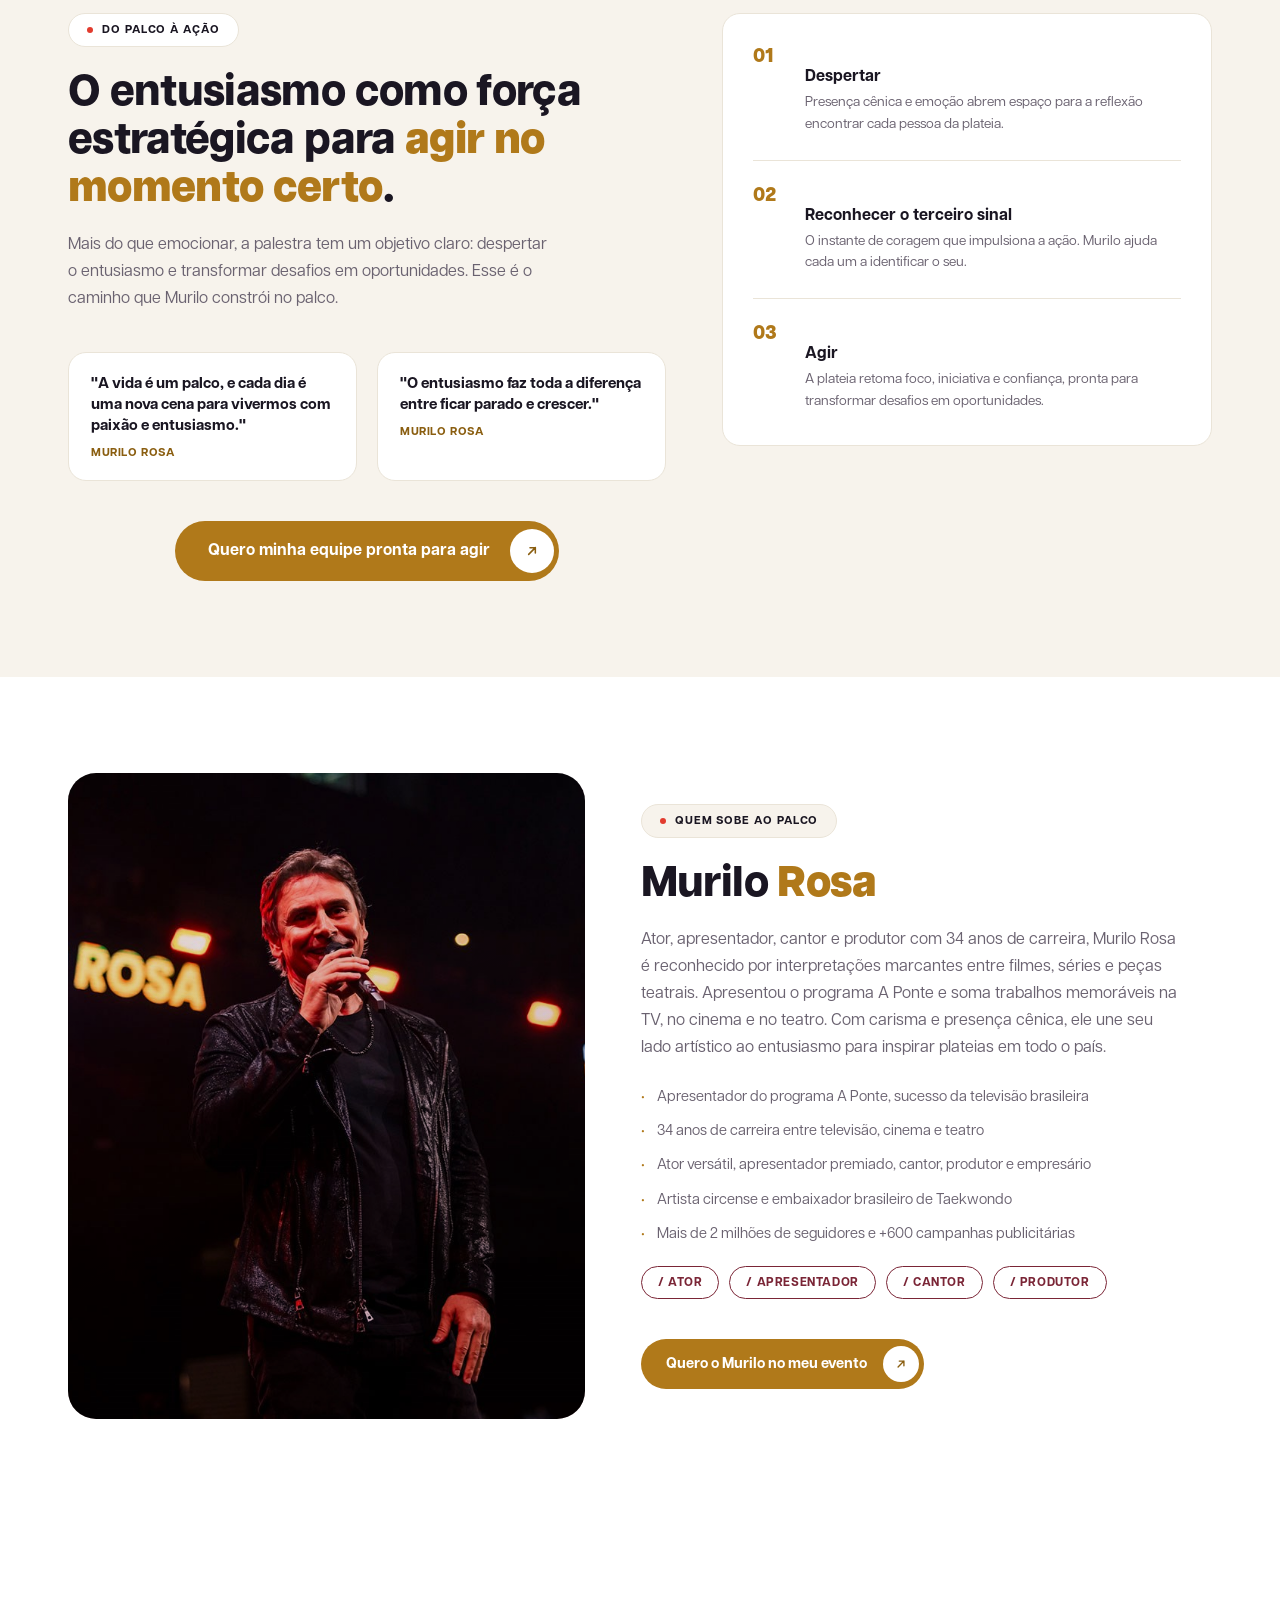
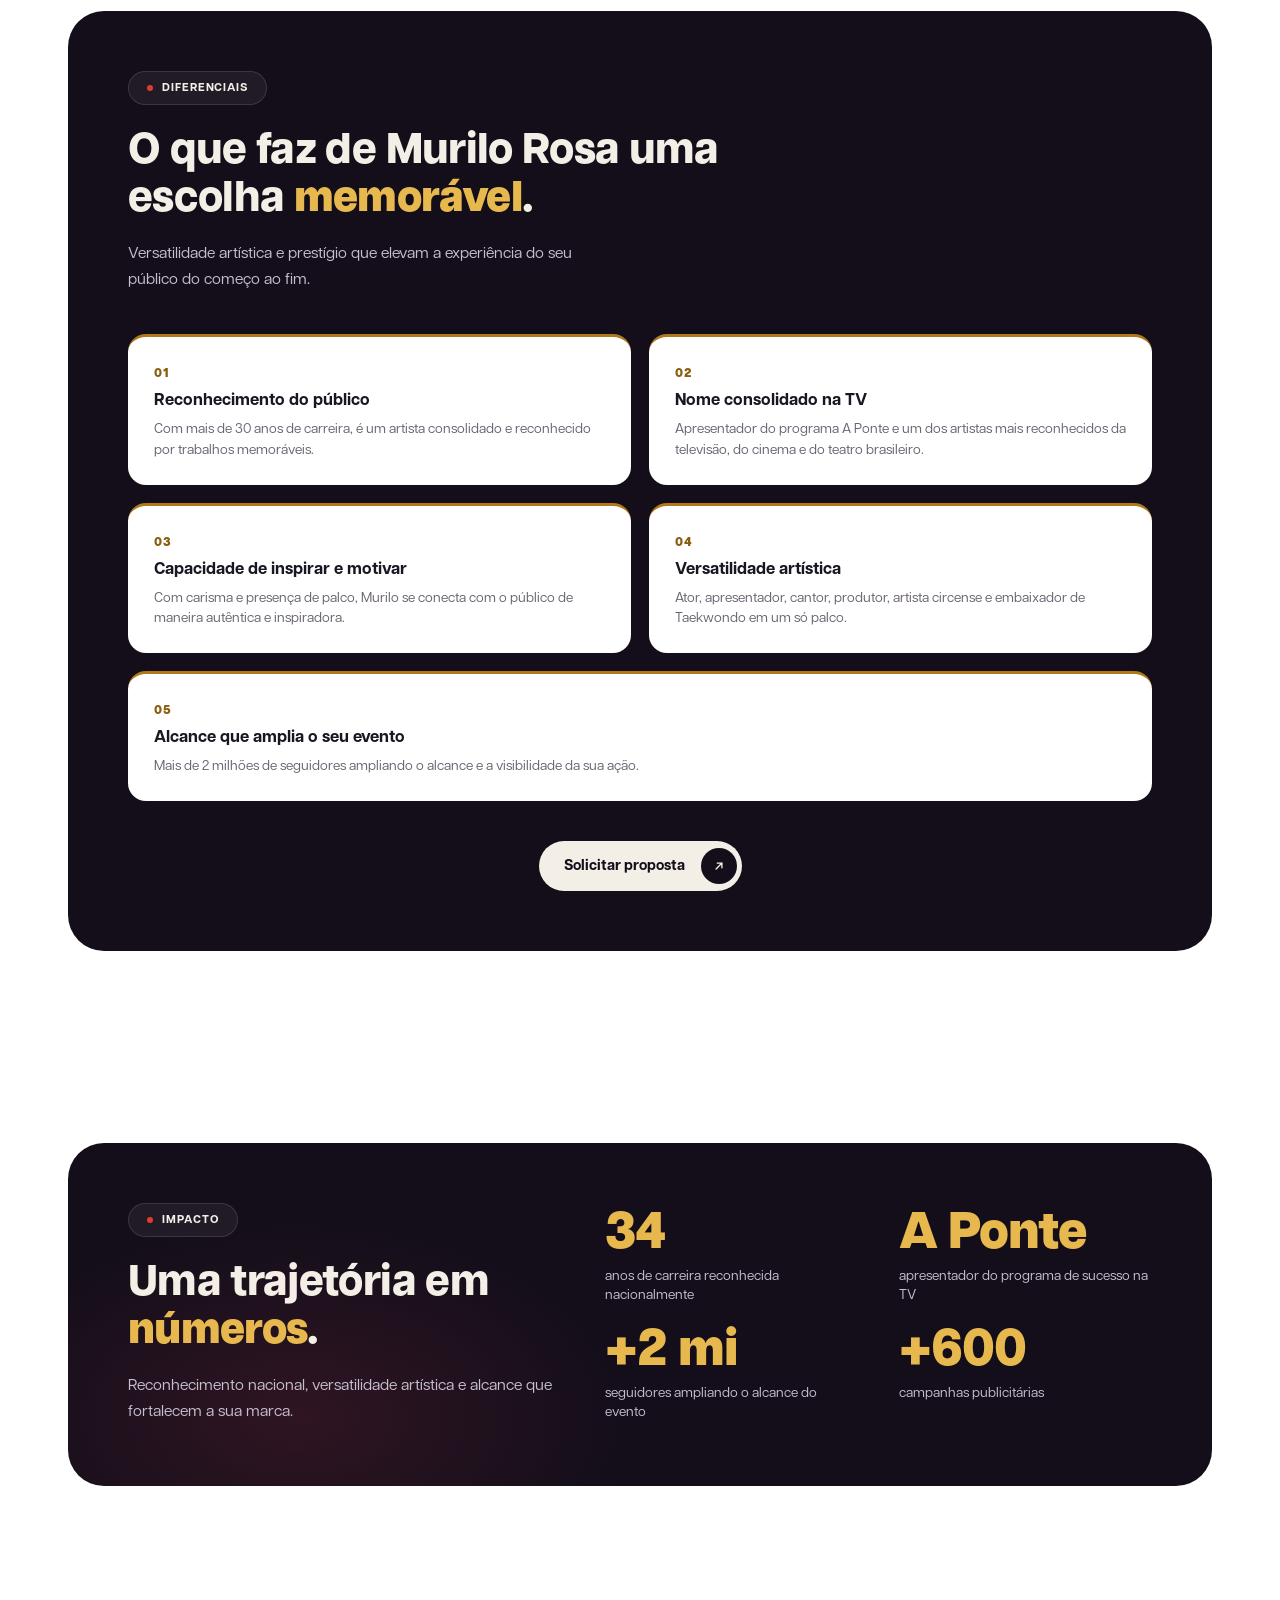
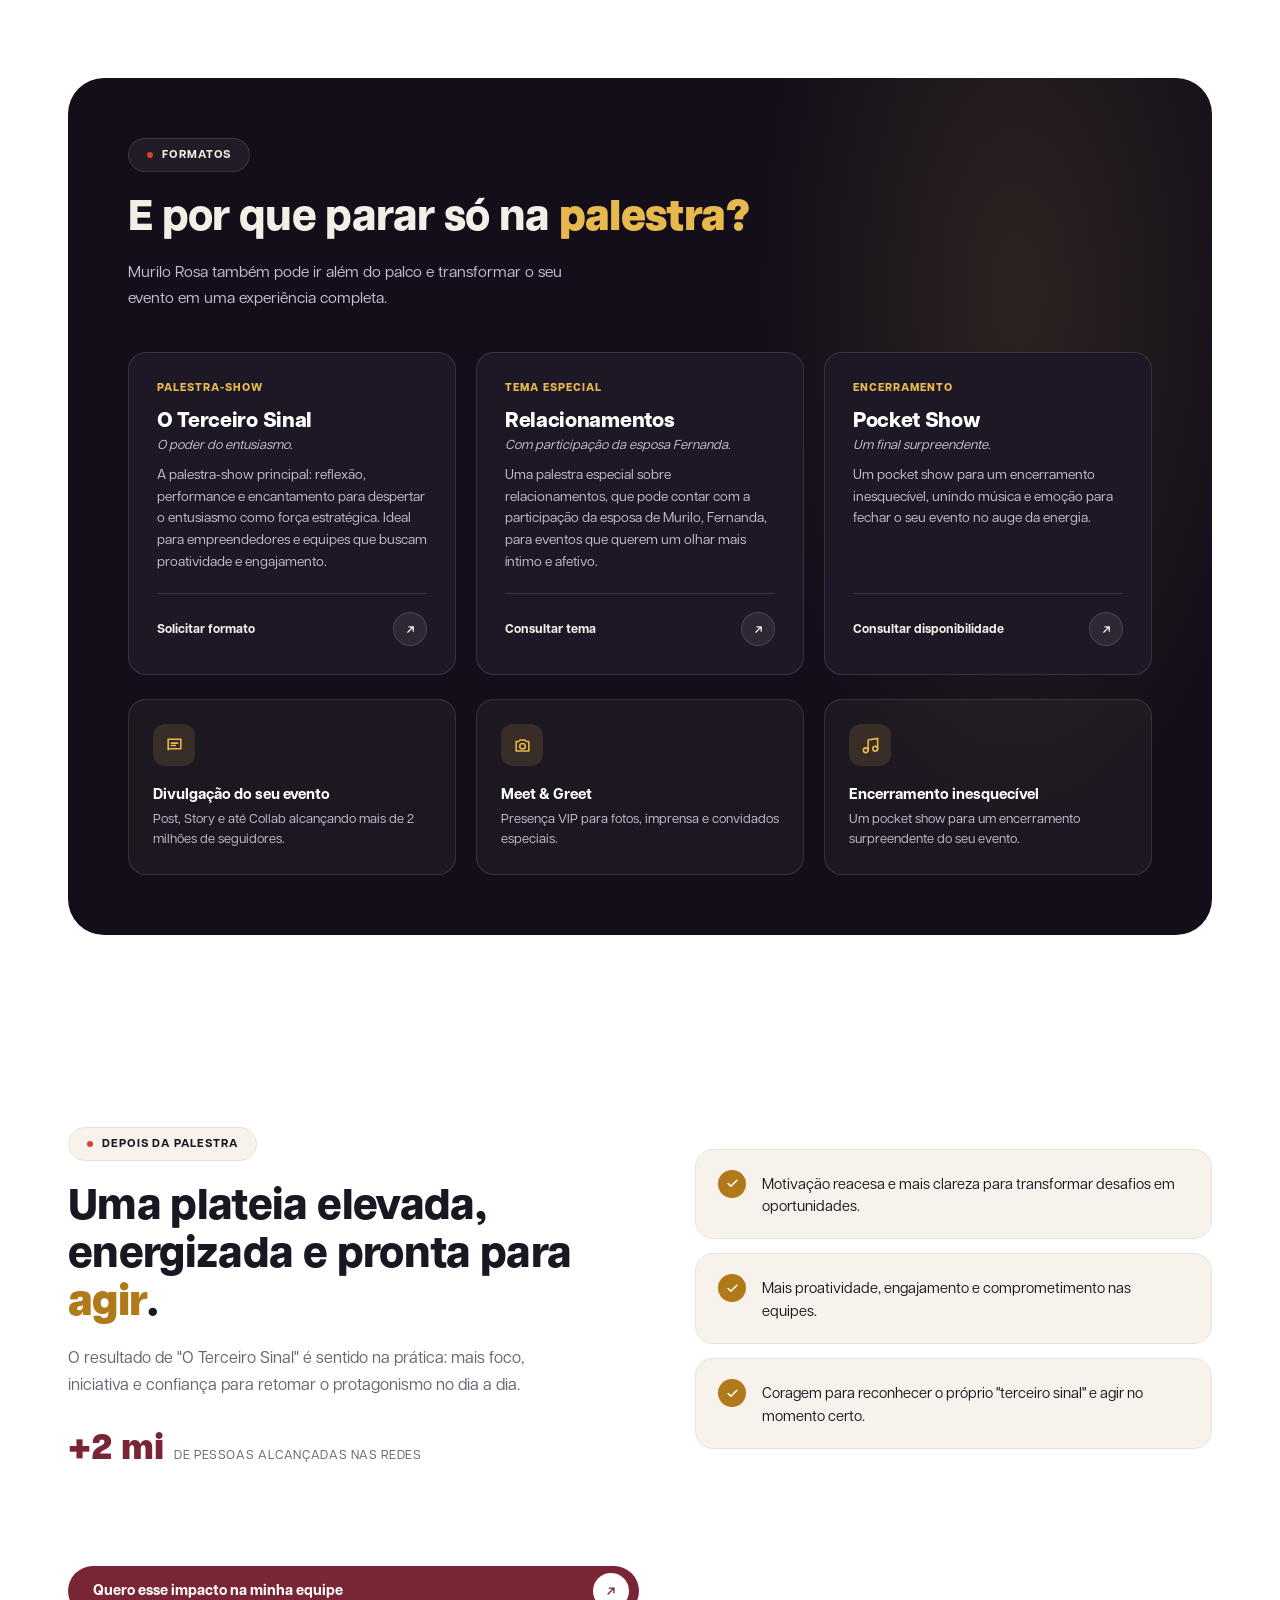
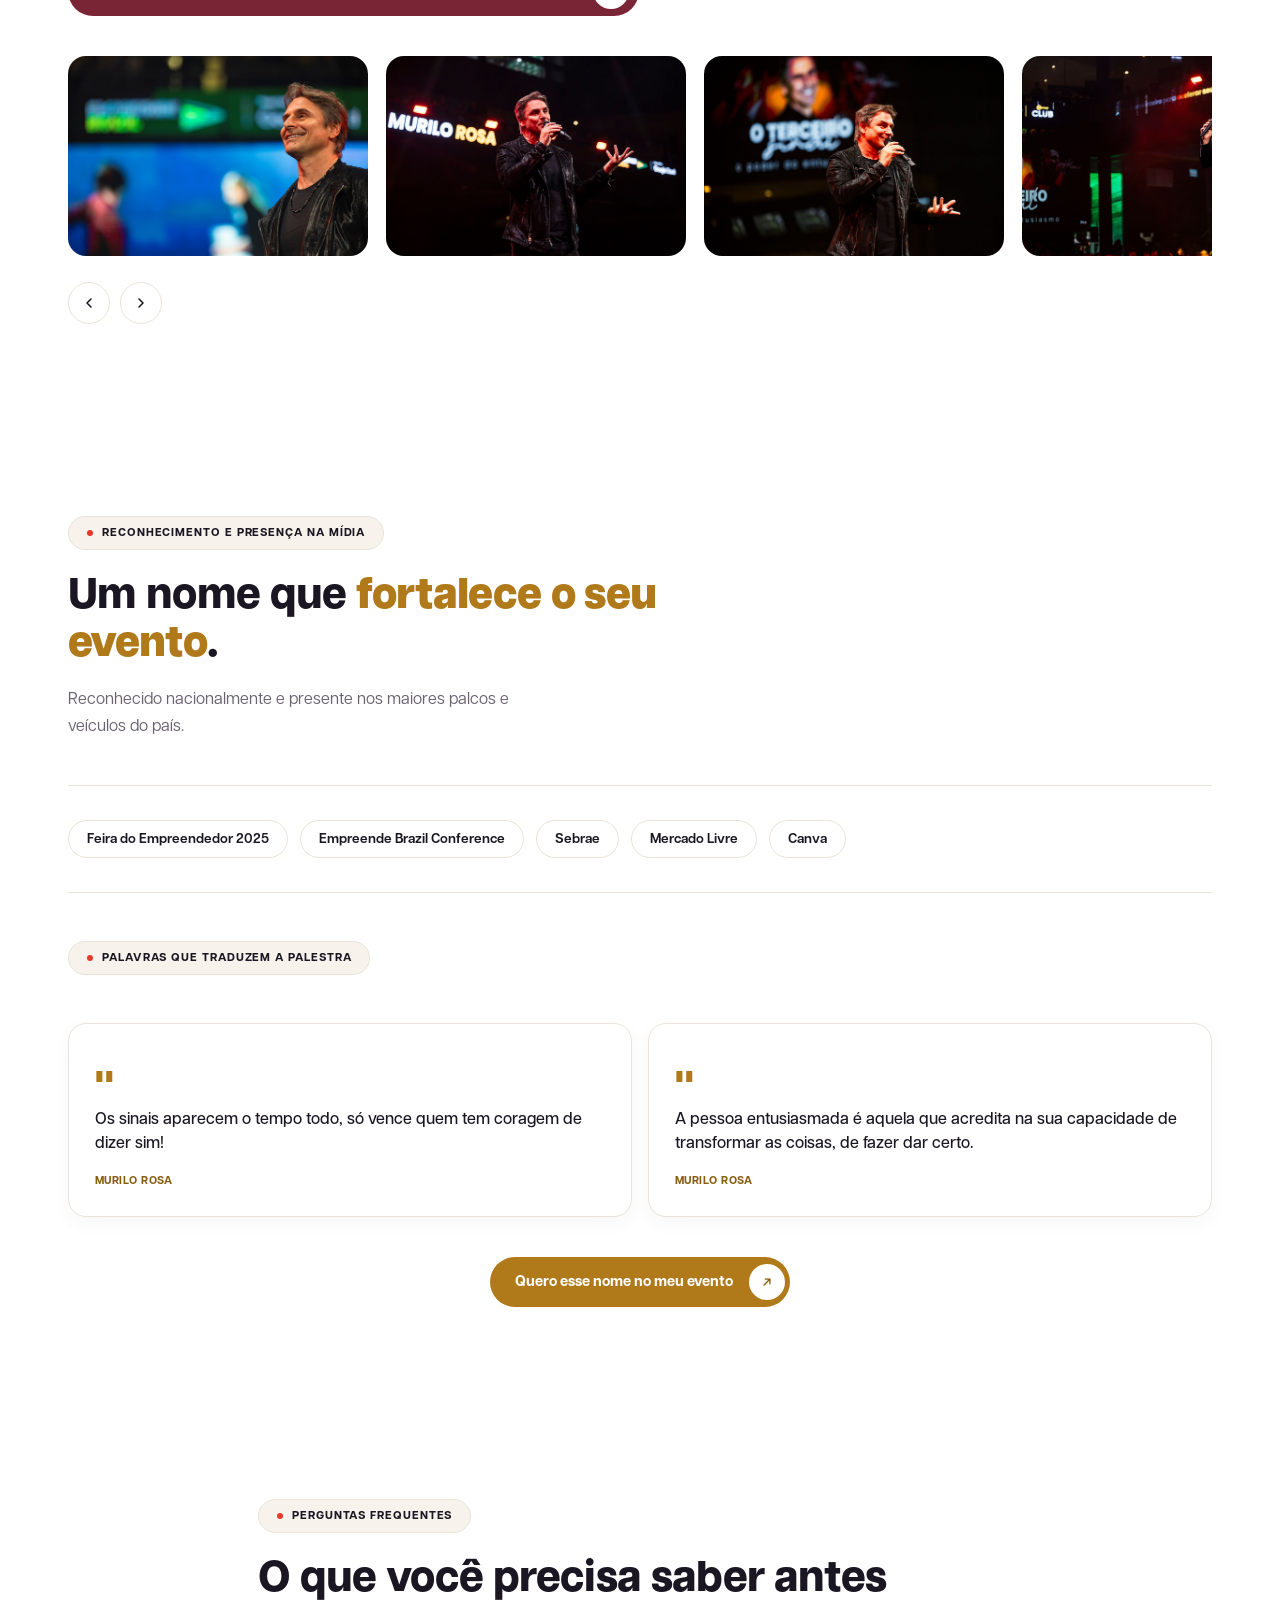
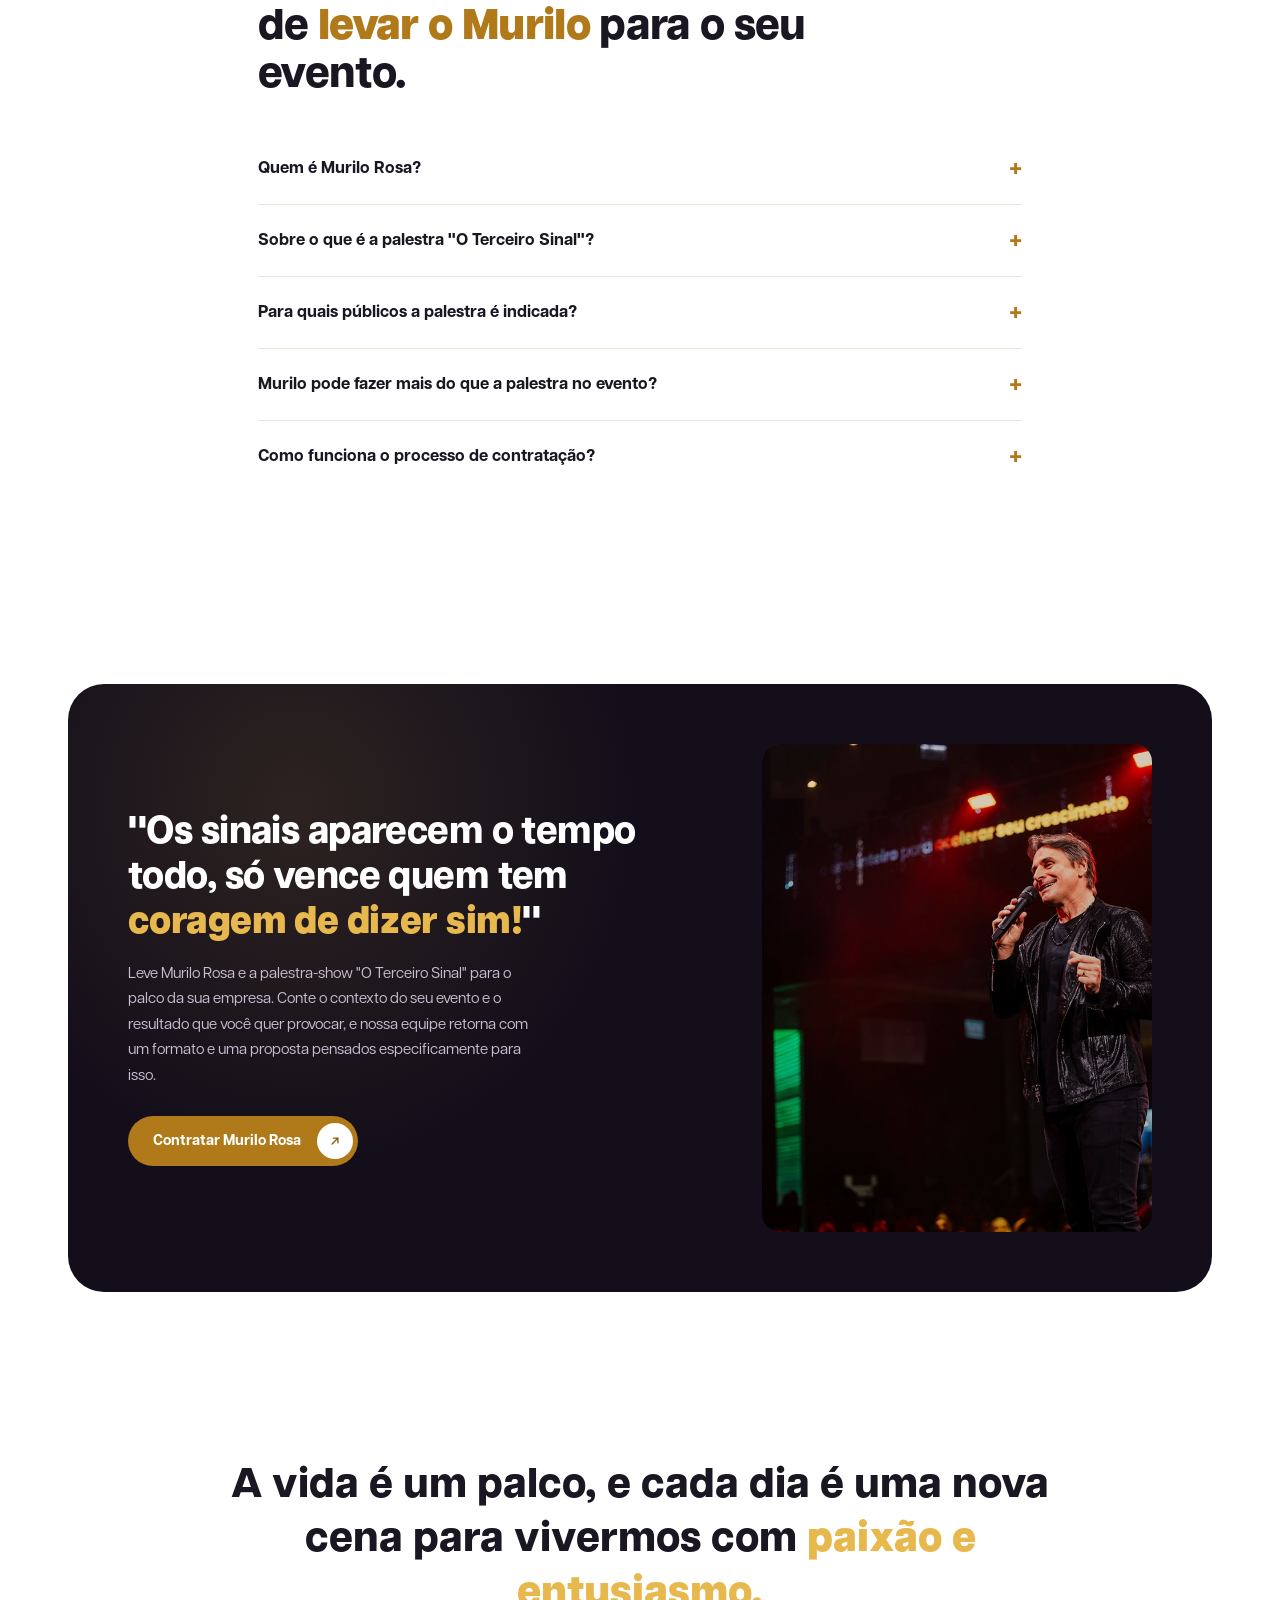
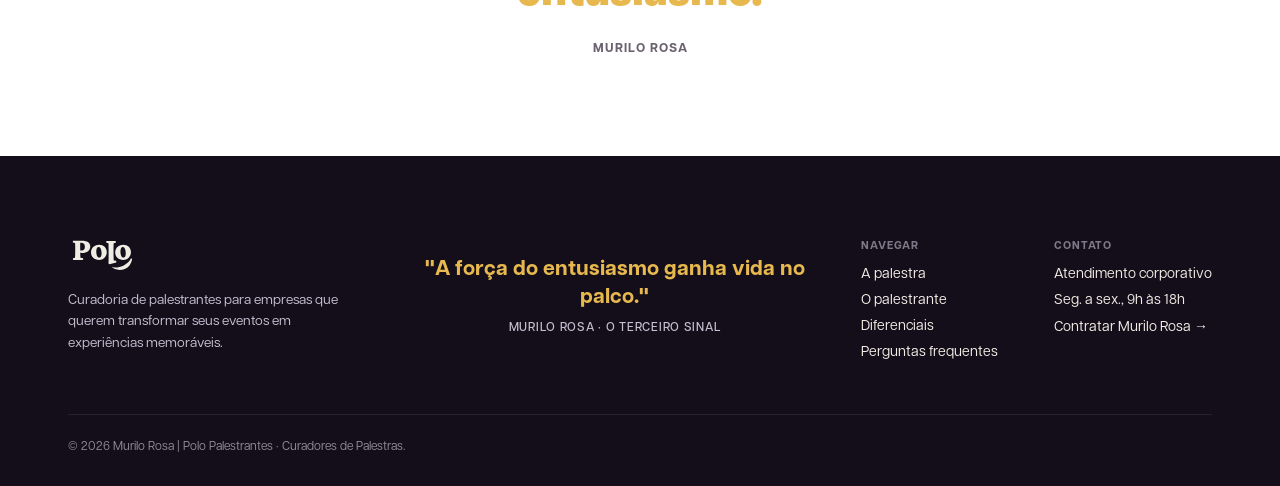
==== commit 4ddcbe84: "Update index.html" ====
--- a/index.html
+++ b/index.html
@@ -4,7 +4,7 @@
 <meta charset="UTF-8">
 <meta name="viewport" content="width=device-width, initial-scale=1.0">
 <title>Murilo Rosa · O Terceiro Sinal · Palestra-show sobre o poder do entusiasmo</title>
-<meta name="description" content="O Terceiro Sinal: a palestra-show de Murilo Rosa sobre o poder do entusiasmo. Ator vencedor do Emmy Internacional, Murilo une música, poesia e vivência para transformar desafios em oportunidades. Palestrante exclusivo Polo Palestrantes.">
+<meta name="description" content="O Terceiro Sinal: a palestra-show de Murilo Rosa sobre o poder do entusiasmo. Ator reconhecido nacionalmente, Murilo une música, poesia e vivência para transformar desafios em oportunidades. Palestrante exclusivo Polo Palestrantes.">
 <meta property="og:title" content="Murilo Rosa · O Terceiro Sinal · o poder do entusiasmo">
 <meta property="og:description" content="Uma palestra-show onde a força do entusiasmo ganha vida. Palestrante exclusivo Polo Palestrantes.">
 <meta property="og:type" content="website">
@@ -67,9 +67,9 @@
             <div class="duo"></div>
           </div>
           <div class="hero-trust-card">
-            <div class="num">Emmy</div>
-            <div class="cap">Internacional · 2023</div>
-            <p>Único brasileiro premiado no ano, pelo programa A Ponte.</p>
+            <div class="num">A Ponte</div>
+            <div class="cap">apresentador do programa</div>
+            <p>Um dos rostos mais reconhecidos da TV, do cinema e do teatro brasileiro.</p>
           </div>
         </div>
       </div>
@@ -80,7 +80,7 @@
         </div>
         <div class="hero-stat">
           <span class="icon"><svg viewBox="0 0 24 24" fill="none" stroke-width="2" stroke-linecap="round" stroke-linejoin="round"><path d="M12 2l2.6 6.6L21 10l-5 4.6L17.5 21 12 17.5 6.5 21 8 14.6 3 10l6.4-1.4z"/></svg></span>
-          <div><b>Emmy</b><span>Internacional pelo programa A Ponte</span></div>
+          <div><b>+6</b><span>talentos: ator, apresentador, cantor e produtor</span></div>
         </div>
         <div class="hero-stat">
           <span class="icon"><svg viewBox="0 0 24 24" fill="none" stroke-width="2" stroke-linecap="round" stroke-linejoin="round"><path d="M17 20h5v-2a4 4 0 0 0-3-3.87M9 20H4v-2a4 4 0 0 1 3-3.87m5-4.13a4 4 0 1 0 0-8 4 4 0 0 0 0 8z"/></svg></span>
@@ -262,9 +262,9 @@
     <div>
       <span class="badge badge-light"><span class="dot"></span>QUEM SOBE AO PALCO</span>
       <h2 class="title">Murilo <span class="accent">Rosa</span></h2>
-      <p class="lede" style="max-width:540px;">Ator, apresentador, cantor e produtor com 34 anos de carreira, Murilo Rosa é reconhecido por interpretações marcantes entre filmes, séries e peças teatrais. Apresentou o programa A Ponte, vencedor do Emmy Internacional, sendo o único brasileiro premiado em 2023. Com carisma e presença cênica, ele une seu lado artístico ao entusiasmo para inspirar plateias em todo o país.</p>
+      <p class="lede" style="max-width:540px;">Ator, apresentador, cantor e produtor com 34 anos de carreira, Murilo Rosa é reconhecido por interpretações marcantes entre filmes, séries e peças teatrais. Apresentou o programa A Ponte e soma trabalhos memoráveis na TV, no cinema e no teatro. Com carisma e presença cênica, ele une seu lado artístico ao entusiasmo para inspirar plateias em todo o país.</p>
       <ul class="credentials">
-        <li>Vencedor do Emmy Internacional pelo programa A Ponte (único brasileiro premiado em 2023)</li>
+        <li>Apresentador do programa A Ponte, sucesso da televisão brasileira</li>
         <li>34 anos de carreira entre televisão, cinema e teatro</li>
         <li>Ator versátil, apresentador premiado, cantor, produtor e empresário</li>
         <li>Artista circense e embaixador brasileiro de Taekwondo</li>
@@ -297,7 +297,7 @@
       </div>
       <div class="pilares-grid">
         <div class="pilar-card"><span class="num">01</span><h4>Reconhecimento do público</h4><p>Com mais de 30 anos de carreira, é um artista consolidado e reconhecido por trabalhos memoráveis.</p></div>
-        <div class="pilar-card"><span class="num">02</span><h4>Prestígio internacional</h4><p>Apresentou o programa A Ponte, vencedor do Emmy Internacional, o maior prêmio da televisão mundial.</p></div>
+        <div class="pilar-card"><span class="num">02</span><h4>Nome consolidado na TV</h4><p>Apresentador do programa A Ponte e um dos artistas mais reconhecidos da televisão, do cinema e do teatro brasileiro.</p></div>
         <div class="pilar-card"><span class="num">03</span><h4>Capacidade de inspirar e motivar</h4><p>Com carisma e presença de palco, Murilo se conecta com o público de maneira autêntica e inspiradora.</p></div>
         <div class="pilar-card"><span class="num">04</span><h4>Versatilidade artística</h4><p>Ator, apresentador, cantor, produtor, artista circense e embaixador de Taekwondo em um só palco.</p></div>
         <div class="pilar-card"><span class="num">05</span><h4>Alcance que amplia o seu evento</h4><p>Mais de 2 milhões de seguidores ampliando o alcance e a visibilidade da sua ação.</p></div>
@@ -320,11 +320,11 @@
         <div>
           <span class="badge badge-dark"><span class="dot"></span>IMPACTO</span>
           <h2 class="title-dark">Uma trajetória em <span class="accent">números</span>.</h2>
-          <p class="lede-dark">Reconhecimento nacional, prestígio internacional e alcance que fortalecem a sua marca.</p>
+          <p class="lede-dark">Reconhecimento nacional, versatilidade artística e alcance que fortalecem a sua marca.</p>
         </div>
         <div class="impact-nums">
           <div class="impact-num"><b>34</b><span>anos de carreira reconhecida nacionalmente</span></div>
-          <div class="impact-num"><b>Emmy</b><span>Internacional pelo programa A Ponte</span></div>
+          <div class="impact-num"><b>A Ponte</b><span>apresentador do programa de sucesso na TV</span></div>
           <div class="impact-num"><b>+2 mi</b><span>seguidores ampliando o alcance do evento</span></div>
           <div class="impact-num"><b>+600</b><span>campanhas publicitárias</span></div>
         </div>
@@ -436,7 +436,6 @@
 
     <div class="press-strip">
       <div class="press-chips">
-        <span class="press-chip"><b>Emmy</b> Awards Internacional</span>
         <span class="press-chip">Feira do Empreendedor 2025</span>
         <span class="press-chip">Empreende Brazil Conference</span>
         <span class="press-chip">Sebrae</span>
@@ -477,7 +476,7 @@
     <div id="faq-list" style="margin-top:34px;">
       <div class="faq-item">
         <button class="faq-q">Quem é Murilo Rosa?<span class="icon">+</span></button>
-        <div class="faq-a"><div class="faq-a-inner">Murilo Rosa é ator, apresentador, cantor e produtor com 34 anos de carreira entre televisão, cinema e teatro. Apresentou o programa A Ponte, vencedor do Emmy Internacional, sendo o único brasileiro premiado em 2023. É palestrante exclusivo da Polo Palestrantes com a palestra-show "O Terceiro Sinal".</div></div>
+        <div class="faq-a"><div class="faq-a-inner">Murilo Rosa é ator, apresentador, cantor e produtor com 34 anos de carreira entre televisão, cinema e teatro. Apresentou o programa A Ponte e é reconhecido por trabalhos memoráveis. É palestrante exclusivo da Polo Palestrantes com a palestra-show "O Terceiro Sinal".</div></div>
       </div>
       <div class="faq-item">
         <button class="faq-q">Sobre o que é a palestra "O Terceiro Sinal"?<span class="icon">+</span></button>
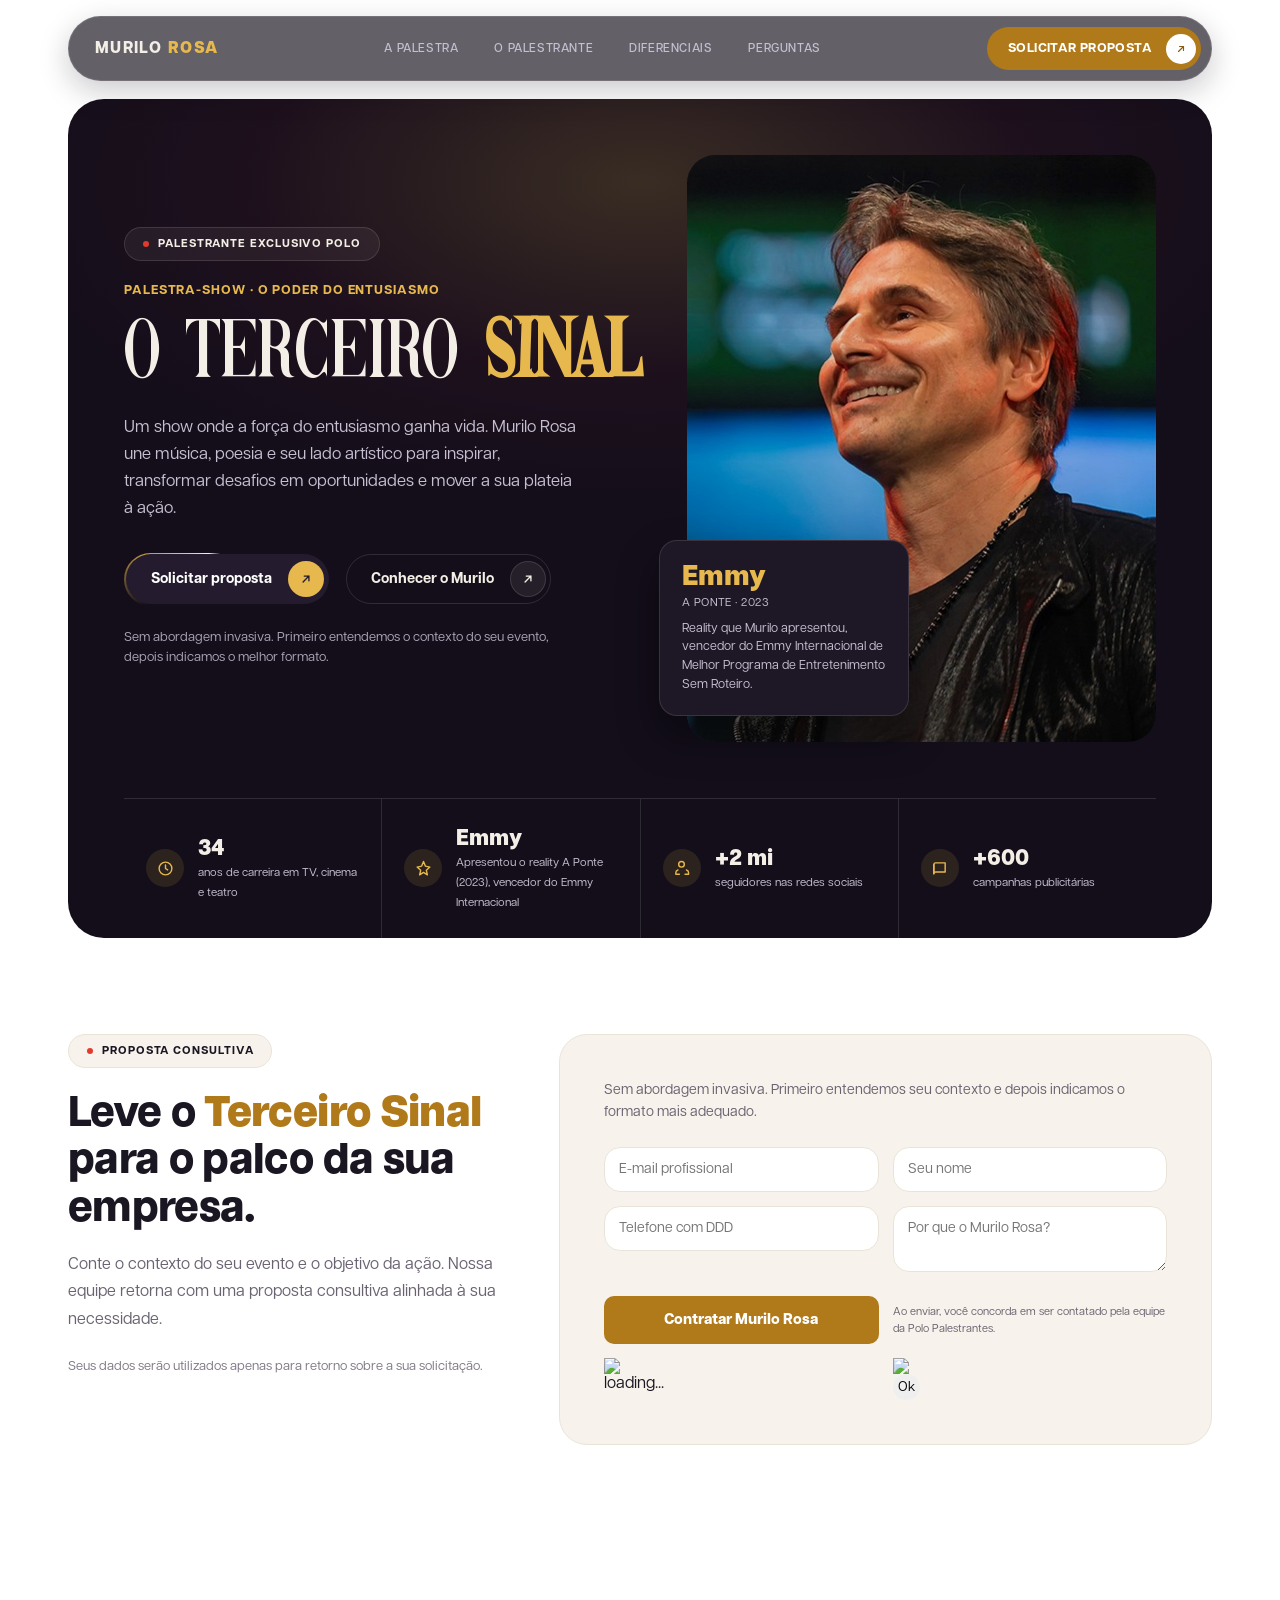
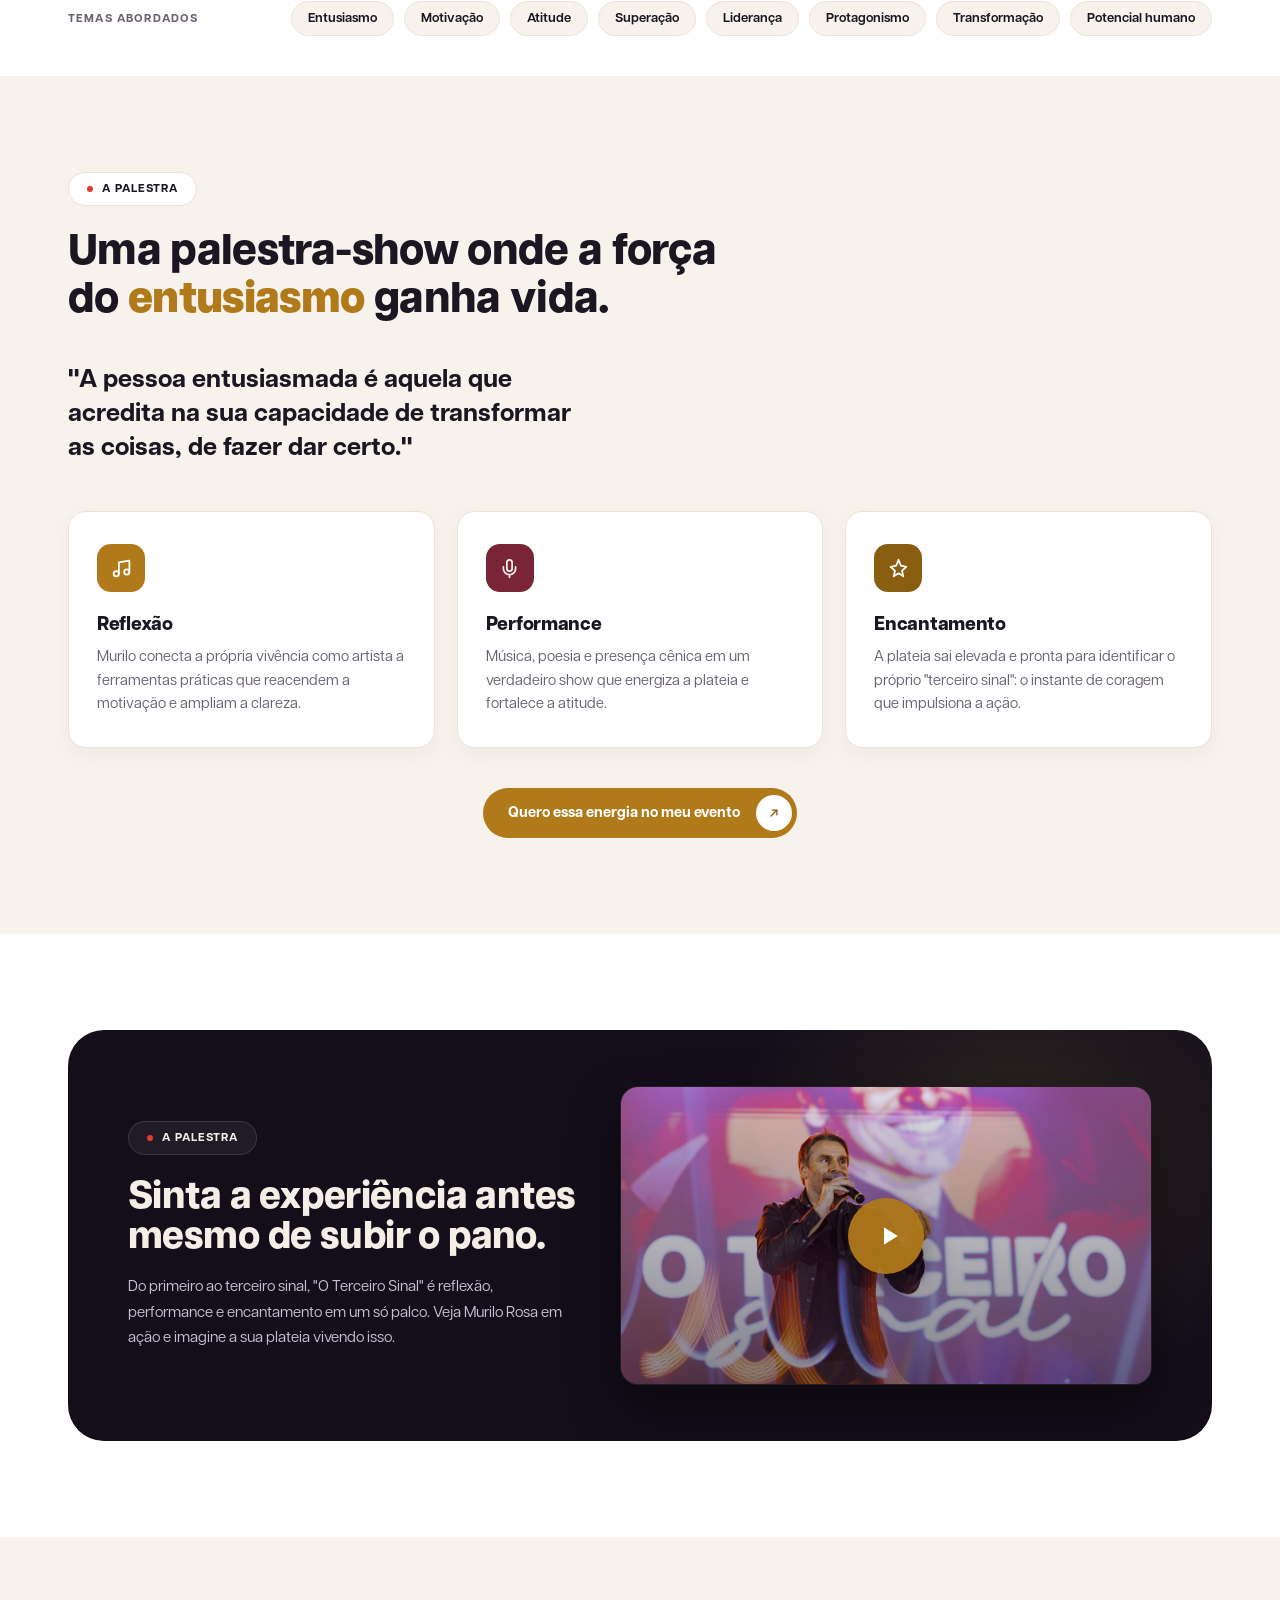
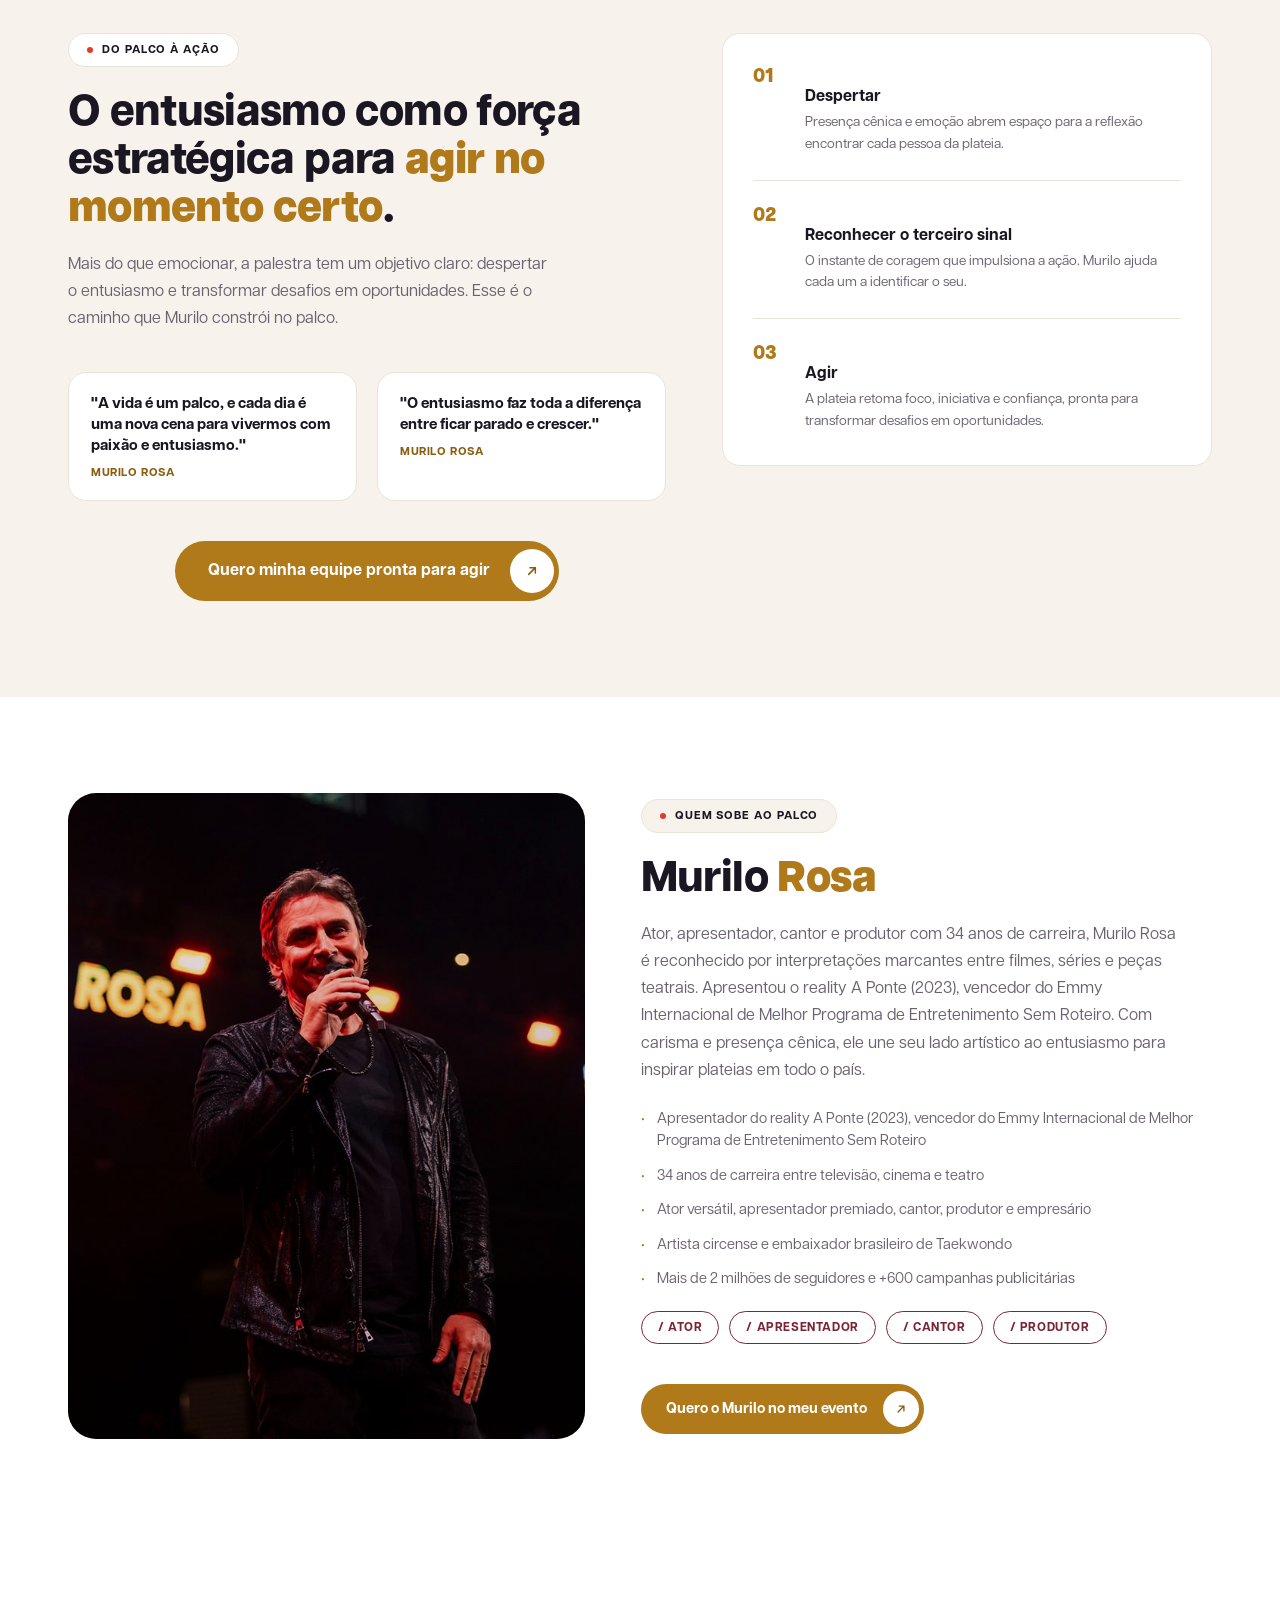
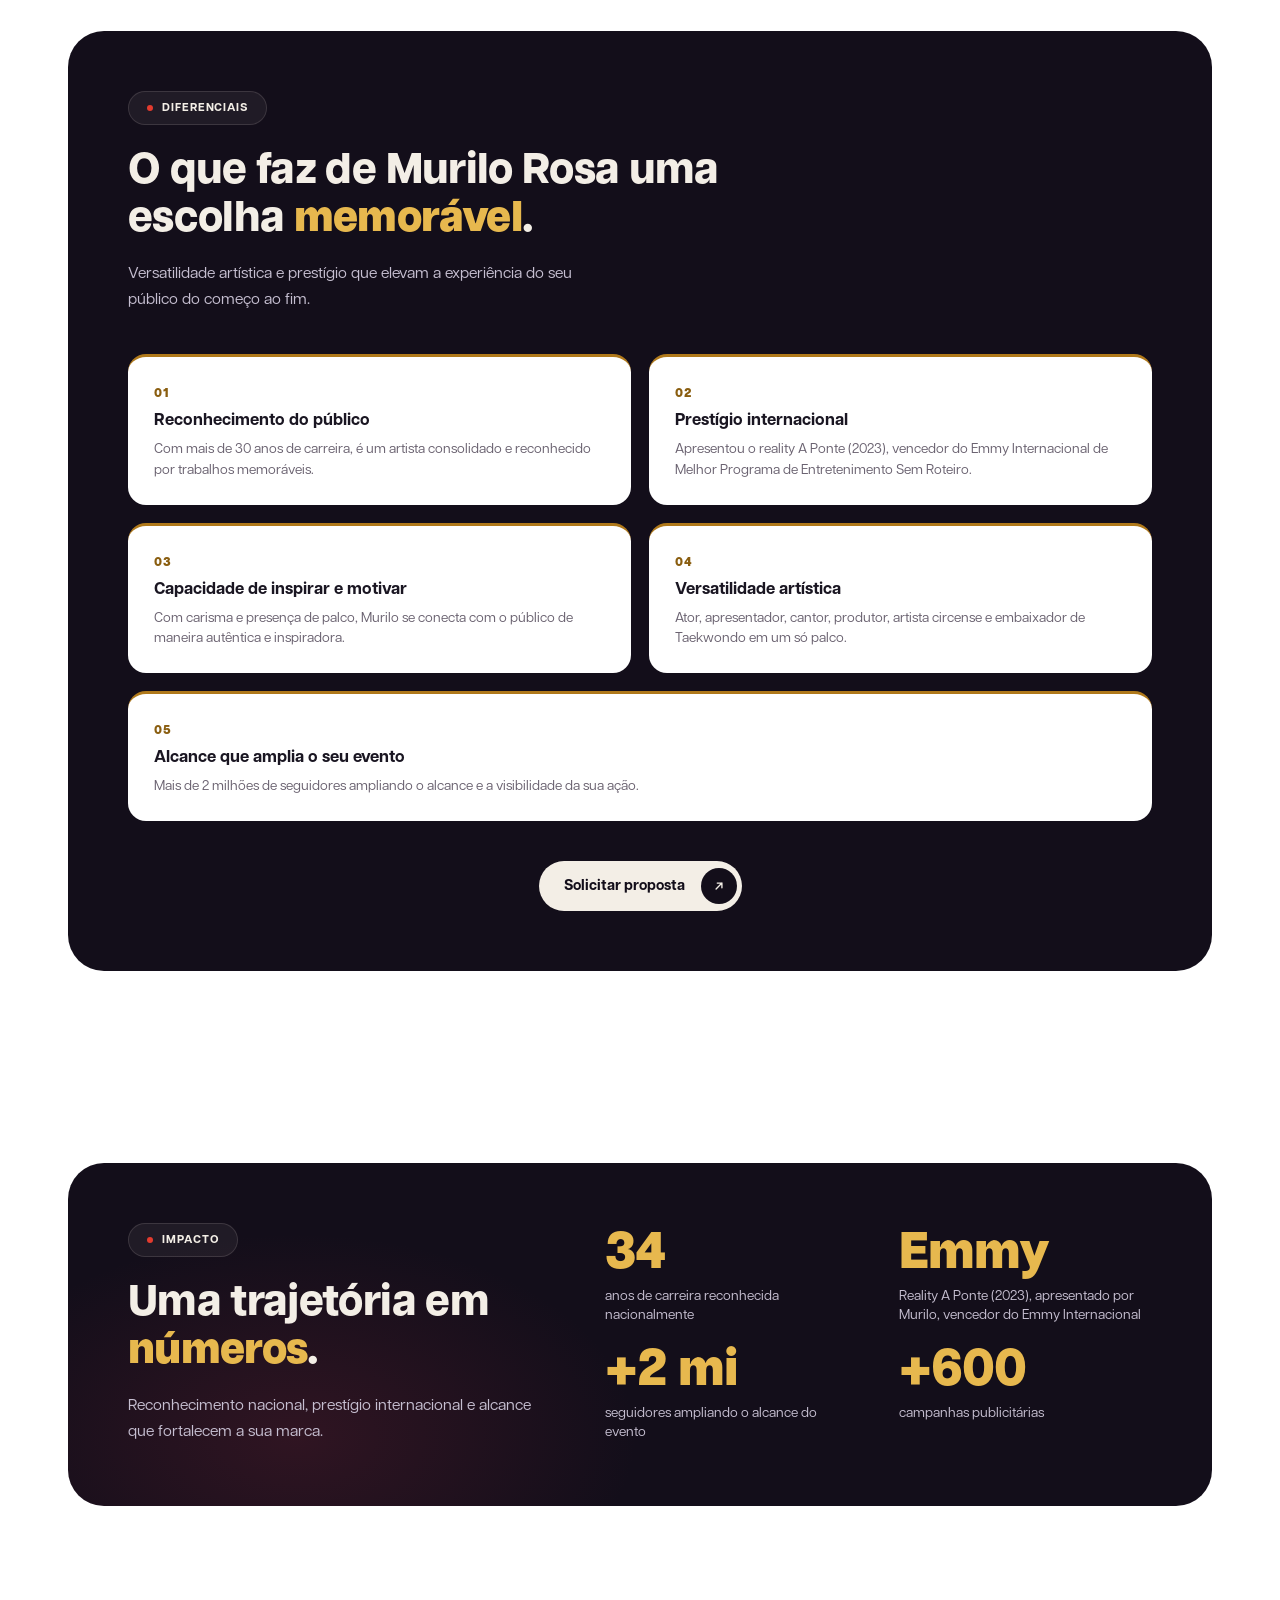
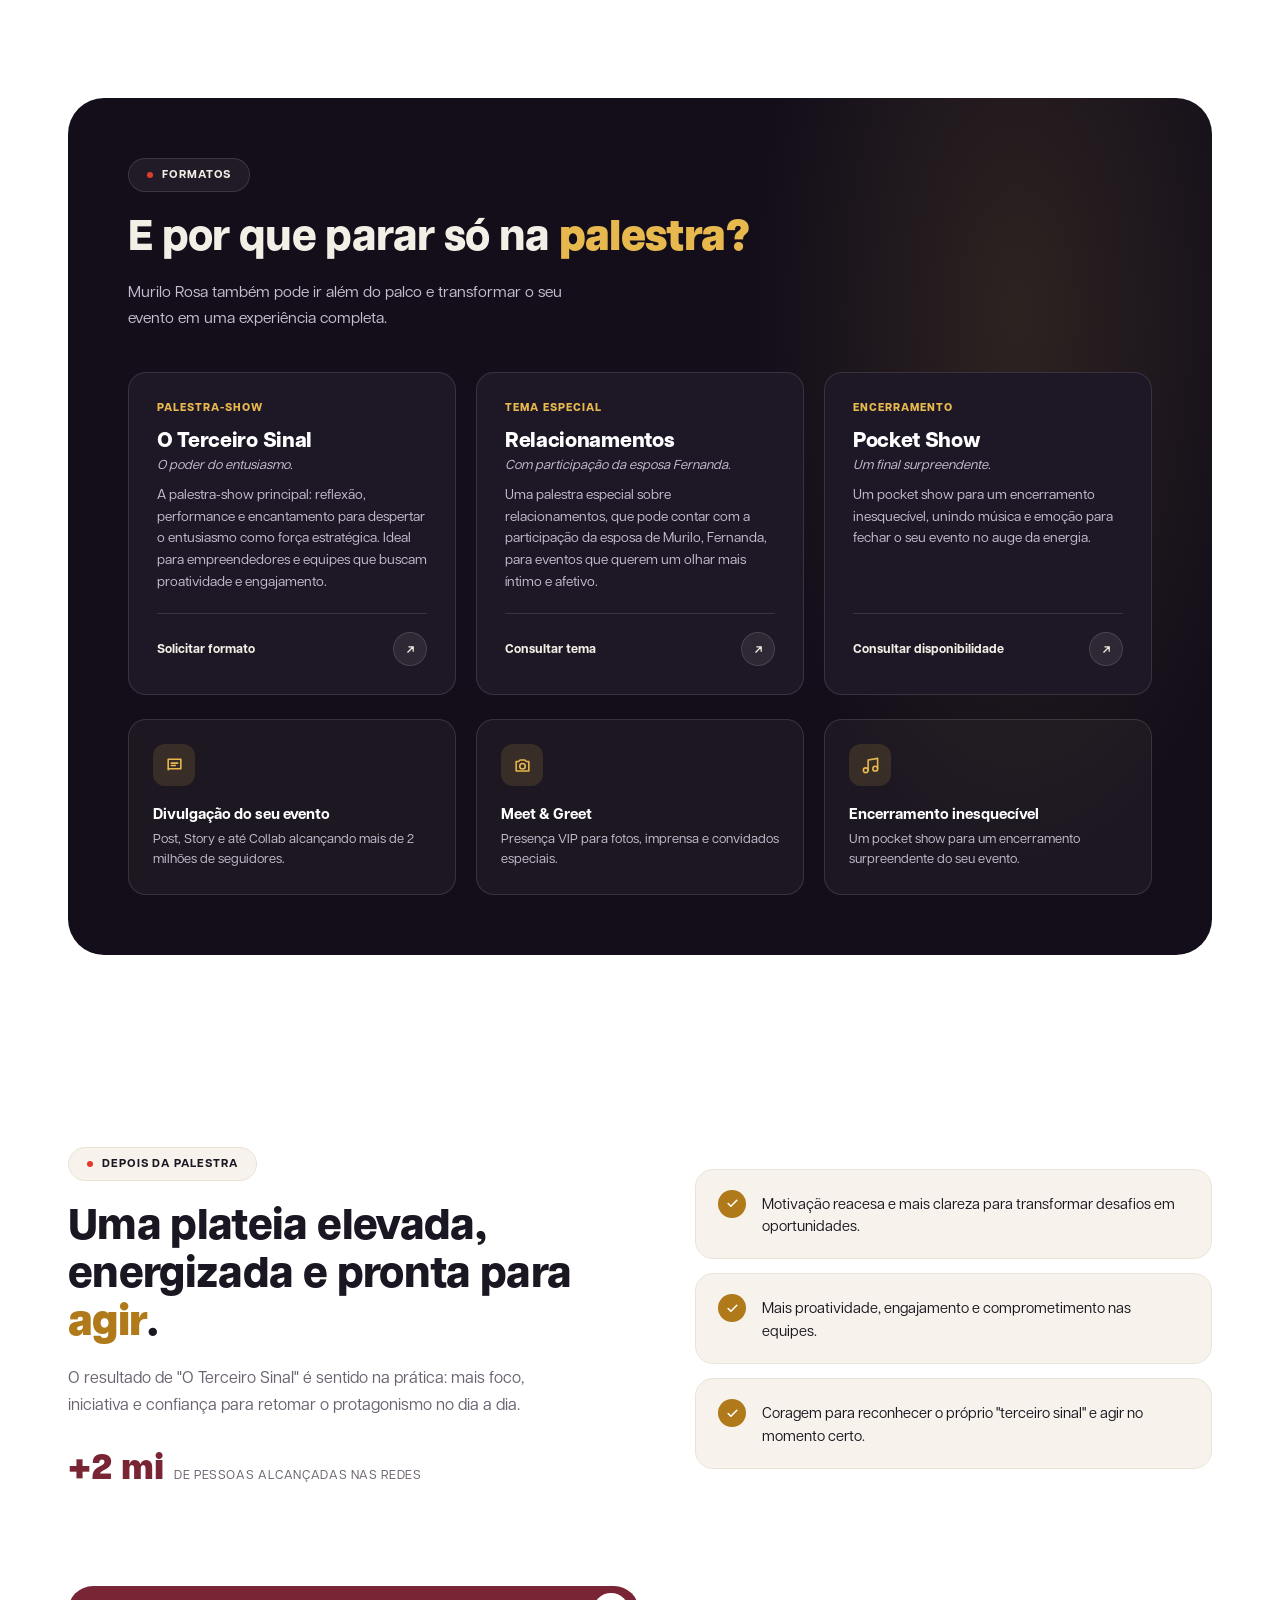
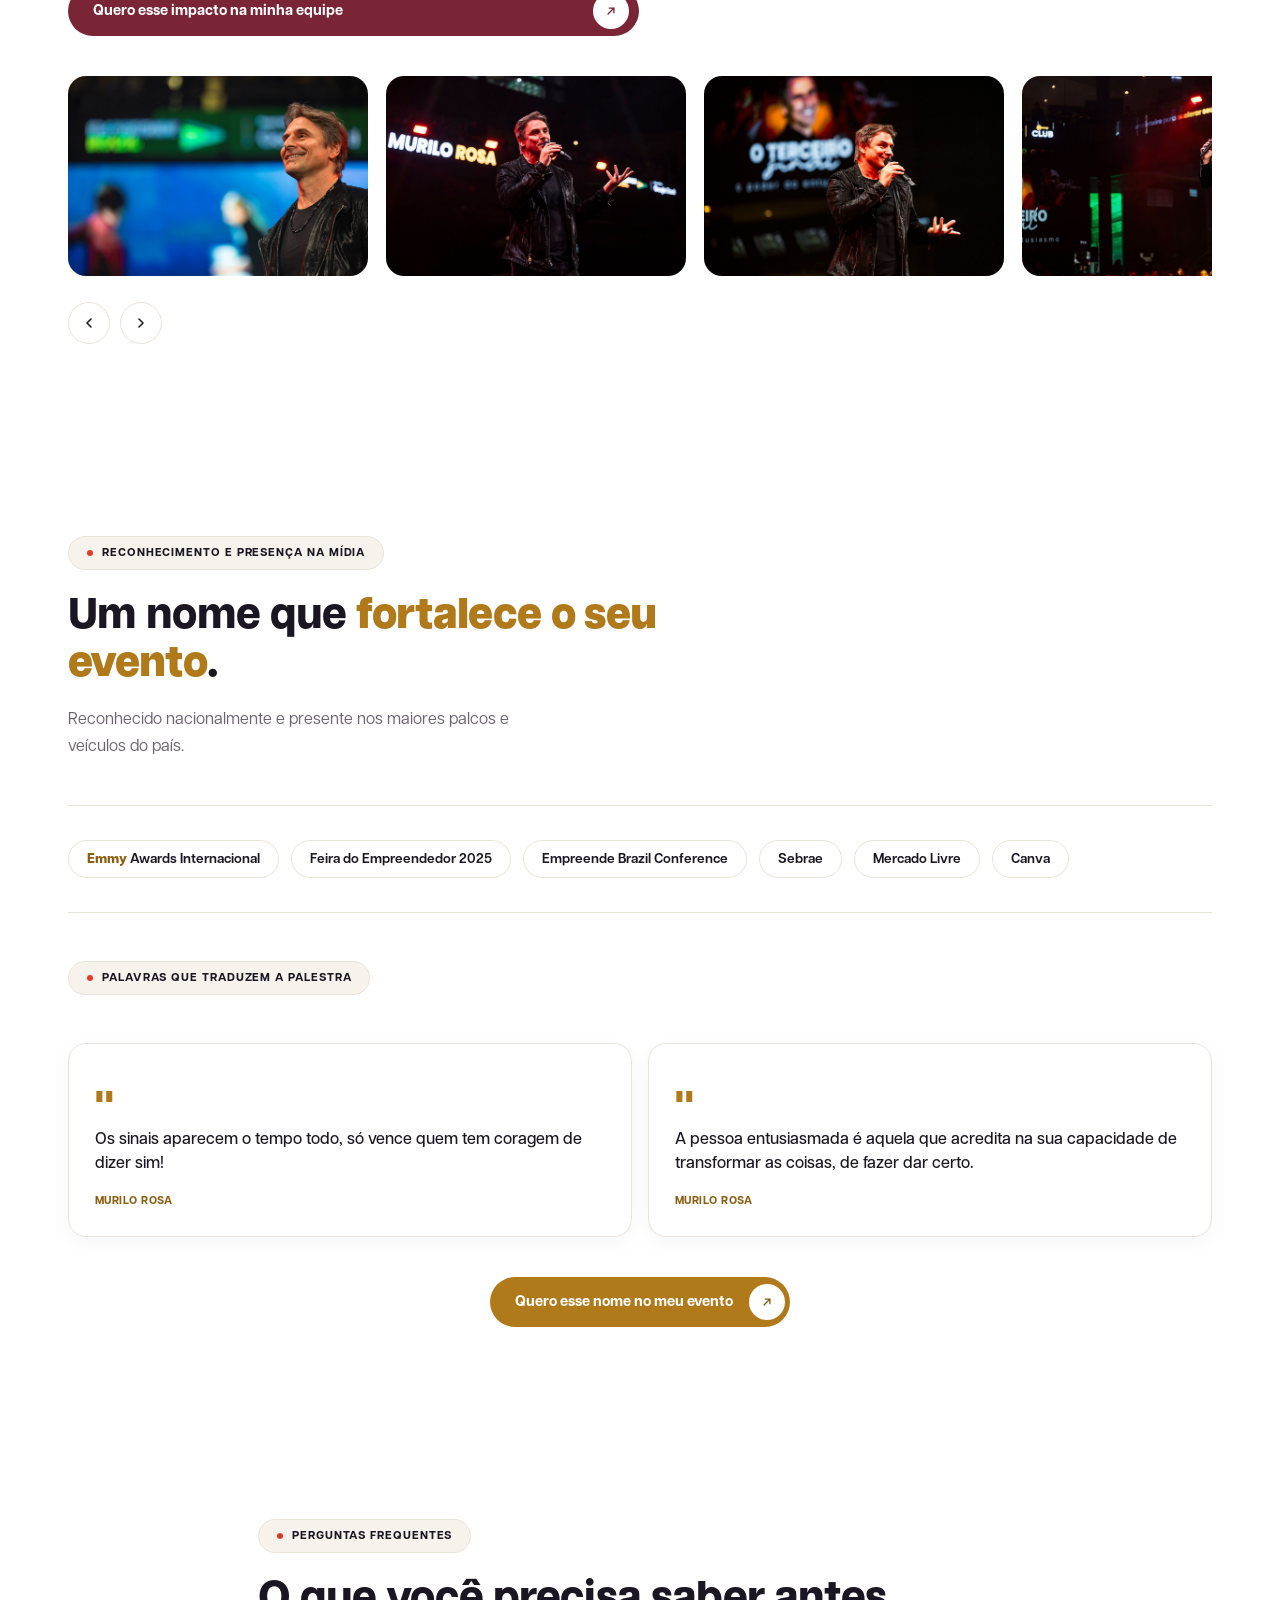
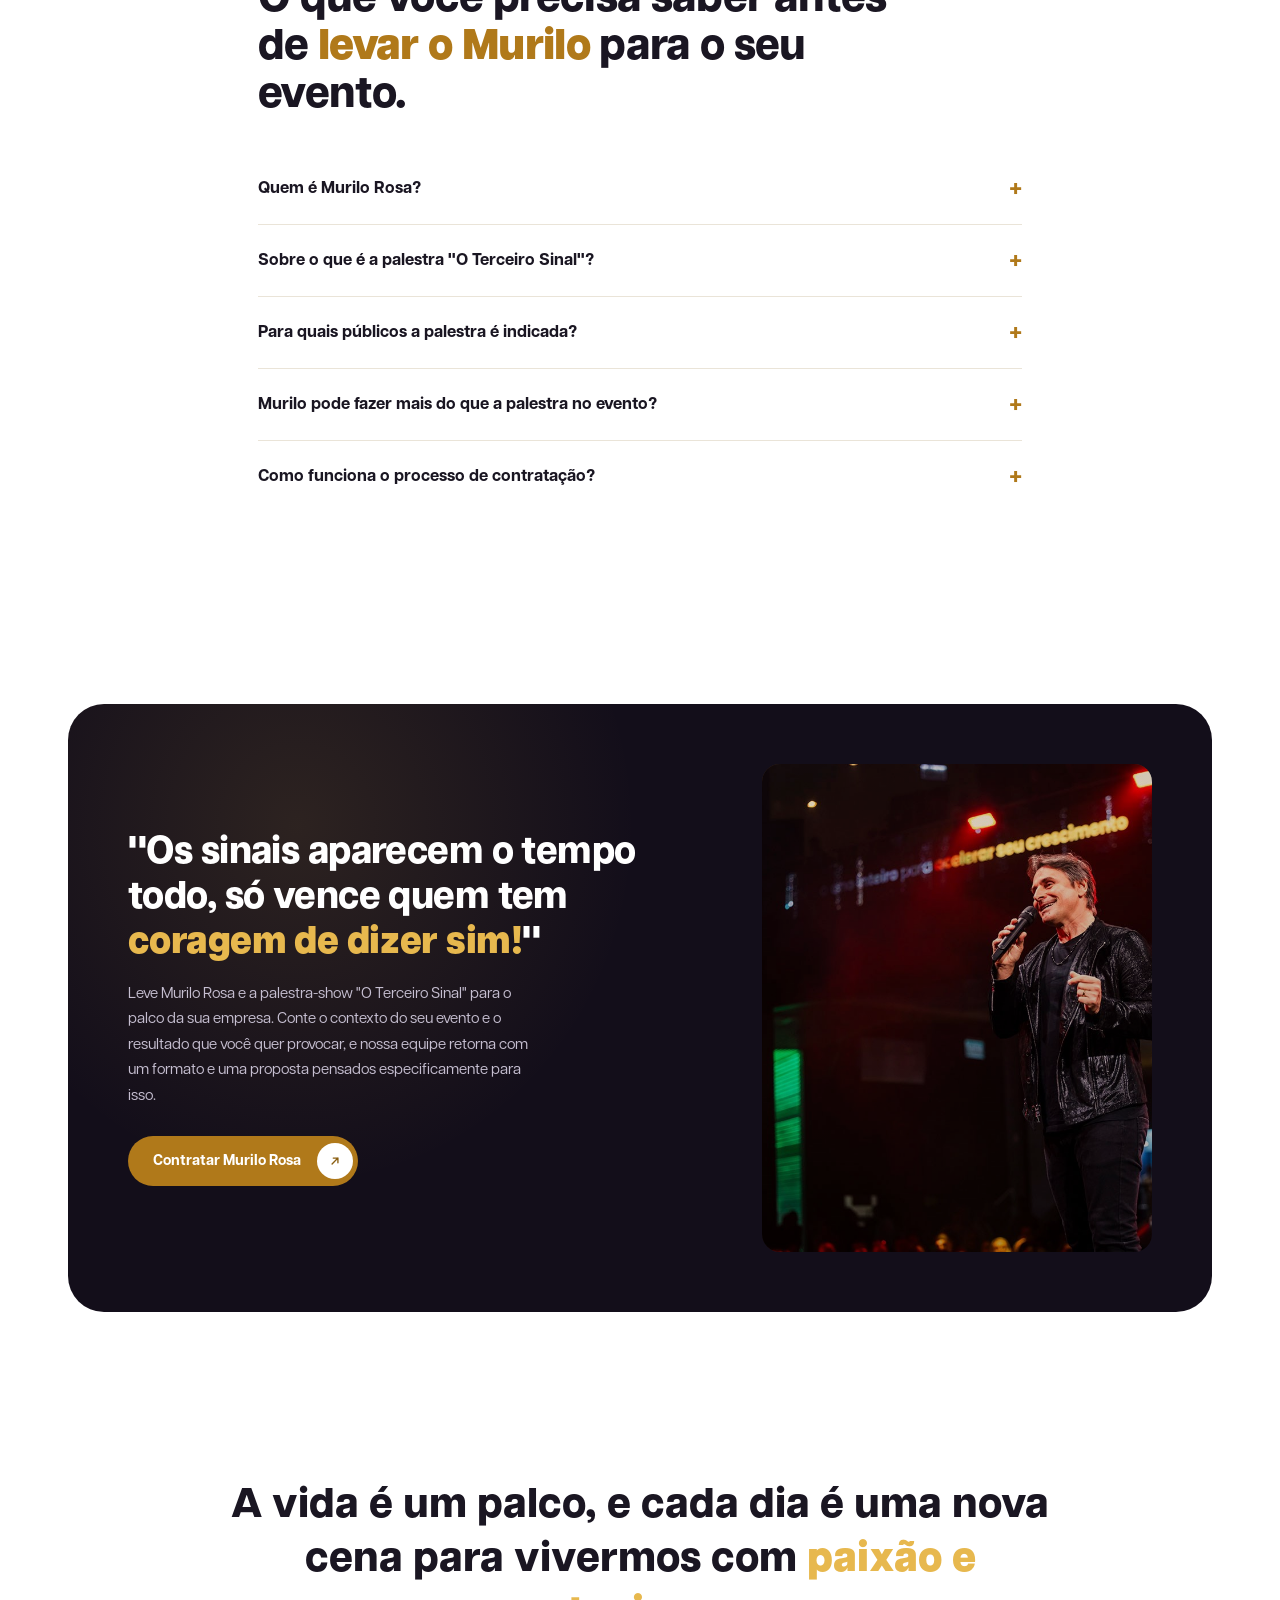
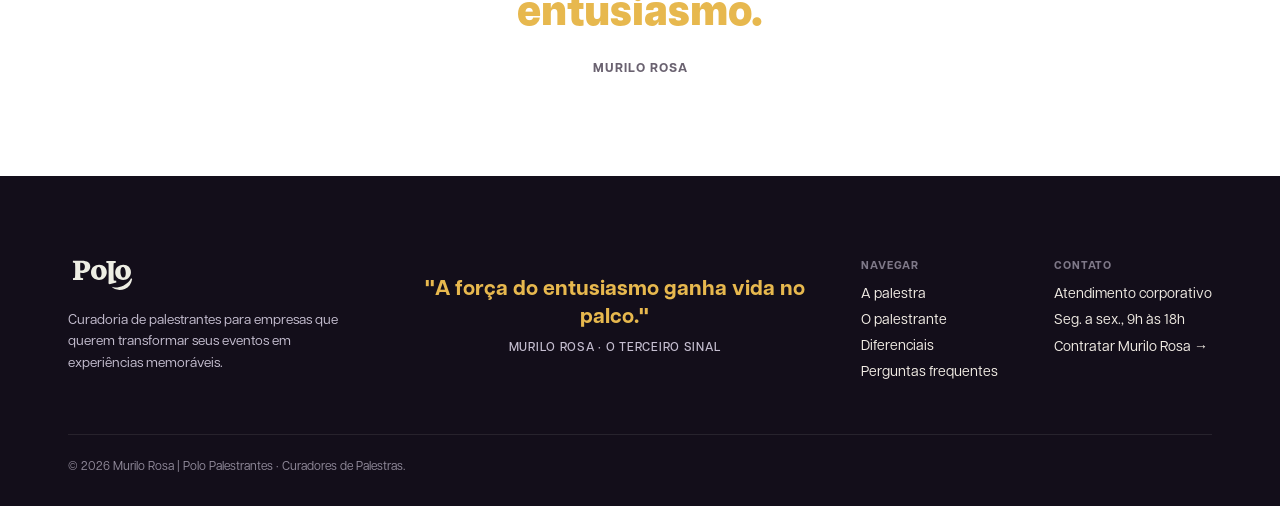
==== commit f435e3be: "Emmy com enquadramento correto (o reality A Ponte venceu)" ====
--- a/index.html
+++ b/index.html
@@ -4,7 +4,7 @@
 <meta charset="UTF-8">
 <meta name="viewport" content="width=device-width, initial-scale=1.0">
 <title>Murilo Rosa · O Terceiro Sinal · Palestra-show sobre o poder do entusiasmo</title>
-<meta name="description" content="O Terceiro Sinal: a palestra-show de Murilo Rosa sobre o poder do entusiasmo. Ator reconhecido nacionalmente, Murilo une música, poesia e vivência para transformar desafios em oportunidades. Palestrante exclusivo Polo Palestrantes.">
+<meta name="description" content="O Terceiro Sinal: a palestra-show de Murilo Rosa sobre o poder do entusiasmo. Ator e apresentador do reality A Ponte (vencedor do Emmy Internacional), Murilo une música, poesia e vivência para transformar desafios em oportunidades. Palestrante exclusivo Polo Palestrantes.">
 <meta property="og:title" content="Murilo Rosa · O Terceiro Sinal · o poder do entusiasmo">
 <meta property="og:description" content="Uma palestra-show onde a força do entusiasmo ganha vida. Palestrante exclusivo Polo Palestrantes.">
 <meta property="og:type" content="website">
@@ -67,9 +67,9 @@
             <div class="duo"></div>
           </div>
           <div class="hero-trust-card">
-            <div class="num">A Ponte</div>
-            <div class="cap">apresentador do programa</div>
-            <p>Um dos rostos mais reconhecidos da TV, do cinema e do teatro brasileiro.</p>
+            <div class="num">Emmy</div>
+            <div class="cap">A Ponte · 2023</div>
+            <p>Reality que Murilo apresentou, vencedor do Emmy Internacional de Melhor Programa de Entretenimento Sem Roteiro.</p>
           </div>
         </div>
       </div>
@@ -80,7 +80,7 @@
         </div>
         <div class="hero-stat">
           <span class="icon"><svg viewBox="0 0 24 24" fill="none" stroke-width="2" stroke-linecap="round" stroke-linejoin="round"><path d="M12 2l2.6 6.6L21 10l-5 4.6L17.5 21 12 17.5 6.5 21 8 14.6 3 10l6.4-1.4z"/></svg></span>
-          <div><b>+6</b><span>talentos: ator, apresentador, cantor e produtor</span></div>
+          <div><b>Emmy</b><span>Apresentou o reality A Ponte (2023), vencedor do Emmy Internacional</span></div>
         </div>
         <div class="hero-stat">
           <span class="icon"><svg viewBox="0 0 24 24" fill="none" stroke-width="2" stroke-linecap="round" stroke-linejoin="round"><path d="M17 20h5v-2a4 4 0 0 0-3-3.87M9 20H4v-2a4 4 0 0 1 3-3.87m5-4.13a4 4 0 1 0 0-8 4 4 0 0 0 0 8z"/></svg></span>
@@ -262,9 +262,9 @@
     <div>
       <span class="badge badge-light"><span class="dot"></span>QUEM SOBE AO PALCO</span>
       <h2 class="title">Murilo <span class="accent">Rosa</span></h2>
-      <p class="lede" style="max-width:540px;">Ator, apresentador, cantor e produtor com 34 anos de carreira, Murilo Rosa é reconhecido por interpretações marcantes entre filmes, séries e peças teatrais. Apresentou o programa A Ponte e soma trabalhos memoráveis na TV, no cinema e no teatro. Com carisma e presença cênica, ele une seu lado artístico ao entusiasmo para inspirar plateias em todo o país.</p>
+      <p class="lede" style="max-width:540px;">Ator, apresentador, cantor e produtor com 34 anos de carreira, Murilo Rosa é reconhecido por interpretações marcantes entre filmes, séries e peças teatrais. Apresentou o reality A Ponte (2023), vencedor do Emmy Internacional de Melhor Programa de Entretenimento Sem Roteiro. Com carisma e presença cênica, ele une seu lado artístico ao entusiasmo para inspirar plateias em todo o país.</p>
       <ul class="credentials">
-        <li>Apresentador do programa A Ponte, sucesso da televisão brasileira</li>
+        <li>Apresentador do reality A Ponte (2023), vencedor do Emmy Internacional de Melhor Programa de Entretenimento Sem Roteiro</li>
         <li>34 anos de carreira entre televisão, cinema e teatro</li>
         <li>Ator versátil, apresentador premiado, cantor, produtor e empresário</li>
         <li>Artista circense e embaixador brasileiro de Taekwondo</li>
@@ -297,7 +297,7 @@
       </div>
       <div class="pilares-grid">
         <div class="pilar-card"><span class="num">01</span><h4>Reconhecimento do público</h4><p>Com mais de 30 anos de carreira, é um artista consolidado e reconhecido por trabalhos memoráveis.</p></div>
-        <div class="pilar-card"><span class="num">02</span><h4>Nome consolidado na TV</h4><p>Apresentador do programa A Ponte e um dos artistas mais reconhecidos da televisão, do cinema e do teatro brasileiro.</p></div>
+        <div class="pilar-card"><span class="num">02</span><h4>Prestígio internacional</h4><p>Apresentou o reality A Ponte (2023), vencedor do Emmy Internacional de Melhor Programa de Entretenimento Sem Roteiro.</p></div>
         <div class="pilar-card"><span class="num">03</span><h4>Capacidade de inspirar e motivar</h4><p>Com carisma e presença de palco, Murilo se conecta com o público de maneira autêntica e inspiradora.</p></div>
         <div class="pilar-card"><span class="num">04</span><h4>Versatilidade artística</h4><p>Ator, apresentador, cantor, produtor, artista circense e embaixador de Taekwondo em um só palco.</p></div>
         <div class="pilar-card"><span class="num">05</span><h4>Alcance que amplia o seu evento</h4><p>Mais de 2 milhões de seguidores ampliando o alcance e a visibilidade da sua ação.</p></div>
@@ -320,11 +320,11 @@
         <div>
           <span class="badge badge-dark"><span class="dot"></span>IMPACTO</span>
           <h2 class="title-dark">Uma trajetória em <span class="accent">números</span>.</h2>
-          <p class="lede-dark">Reconhecimento nacional, versatilidade artística e alcance que fortalecem a sua marca.</p>
+          <p class="lede-dark">Reconhecimento nacional, prestígio internacional e alcance que fortalecem a sua marca.</p>
         </div>
         <div class="impact-nums">
           <div class="impact-num"><b>34</b><span>anos de carreira reconhecida nacionalmente</span></div>
-          <div class="impact-num"><b>A Ponte</b><span>apresentador do programa de sucesso na TV</span></div>
+          <div class="impact-num"><b>Emmy</b><span>Reality A Ponte (2023), apresentado por Murilo, vencedor do Emmy Internacional</span></div>
           <div class="impact-num"><b>+2 mi</b><span>seguidores ampliando o alcance do evento</span></div>
           <div class="impact-num"><b>+600</b><span>campanhas publicitárias</span></div>
         </div>
@@ -436,6 +436,7 @@
 
     <div class="press-strip">
       <div class="press-chips">
+        <span class="press-chip"><b>Emmy</b> Awards Internacional</span>
         <span class="press-chip">Feira do Empreendedor 2025</span>
         <span class="press-chip">Empreende Brazil Conference</span>
         <span class="press-chip">Sebrae</span>
@@ -476,7 +477,7 @@
     <div id="faq-list" style="margin-top:34px;">
       <div class="faq-item">
         <button class="faq-q">Quem é Murilo Rosa?<span class="icon">+</span></button>
-        <div class="faq-a"><div class="faq-a-inner">Murilo Rosa é ator, apresentador, cantor e produtor com 34 anos de carreira entre televisão, cinema e teatro. Apresentou o programa A Ponte e é reconhecido por trabalhos memoráveis. É palestrante exclusivo da Polo Palestrantes com a palestra-show "O Terceiro Sinal".</div></div>
+        <div class="faq-a"><div class="faq-a-inner">Murilo Rosa é ator, apresentador, cantor e produtor com 34 anos de carreira entre televisão, cinema e teatro. Apresentou o reality A Ponte (2023), vencedor do Emmy Internacional de Melhor Programa de Entretenimento Sem Roteiro. É palestrante exclusivo da Polo Palestrantes com a palestra-show "O Terceiro Sinal".</div></div>
       </div>
       <div class="faq-item">
         <button class="faq-q">Sobre o que é a palestra "O Terceiro Sinal"?<span class="icon">+</span></button>
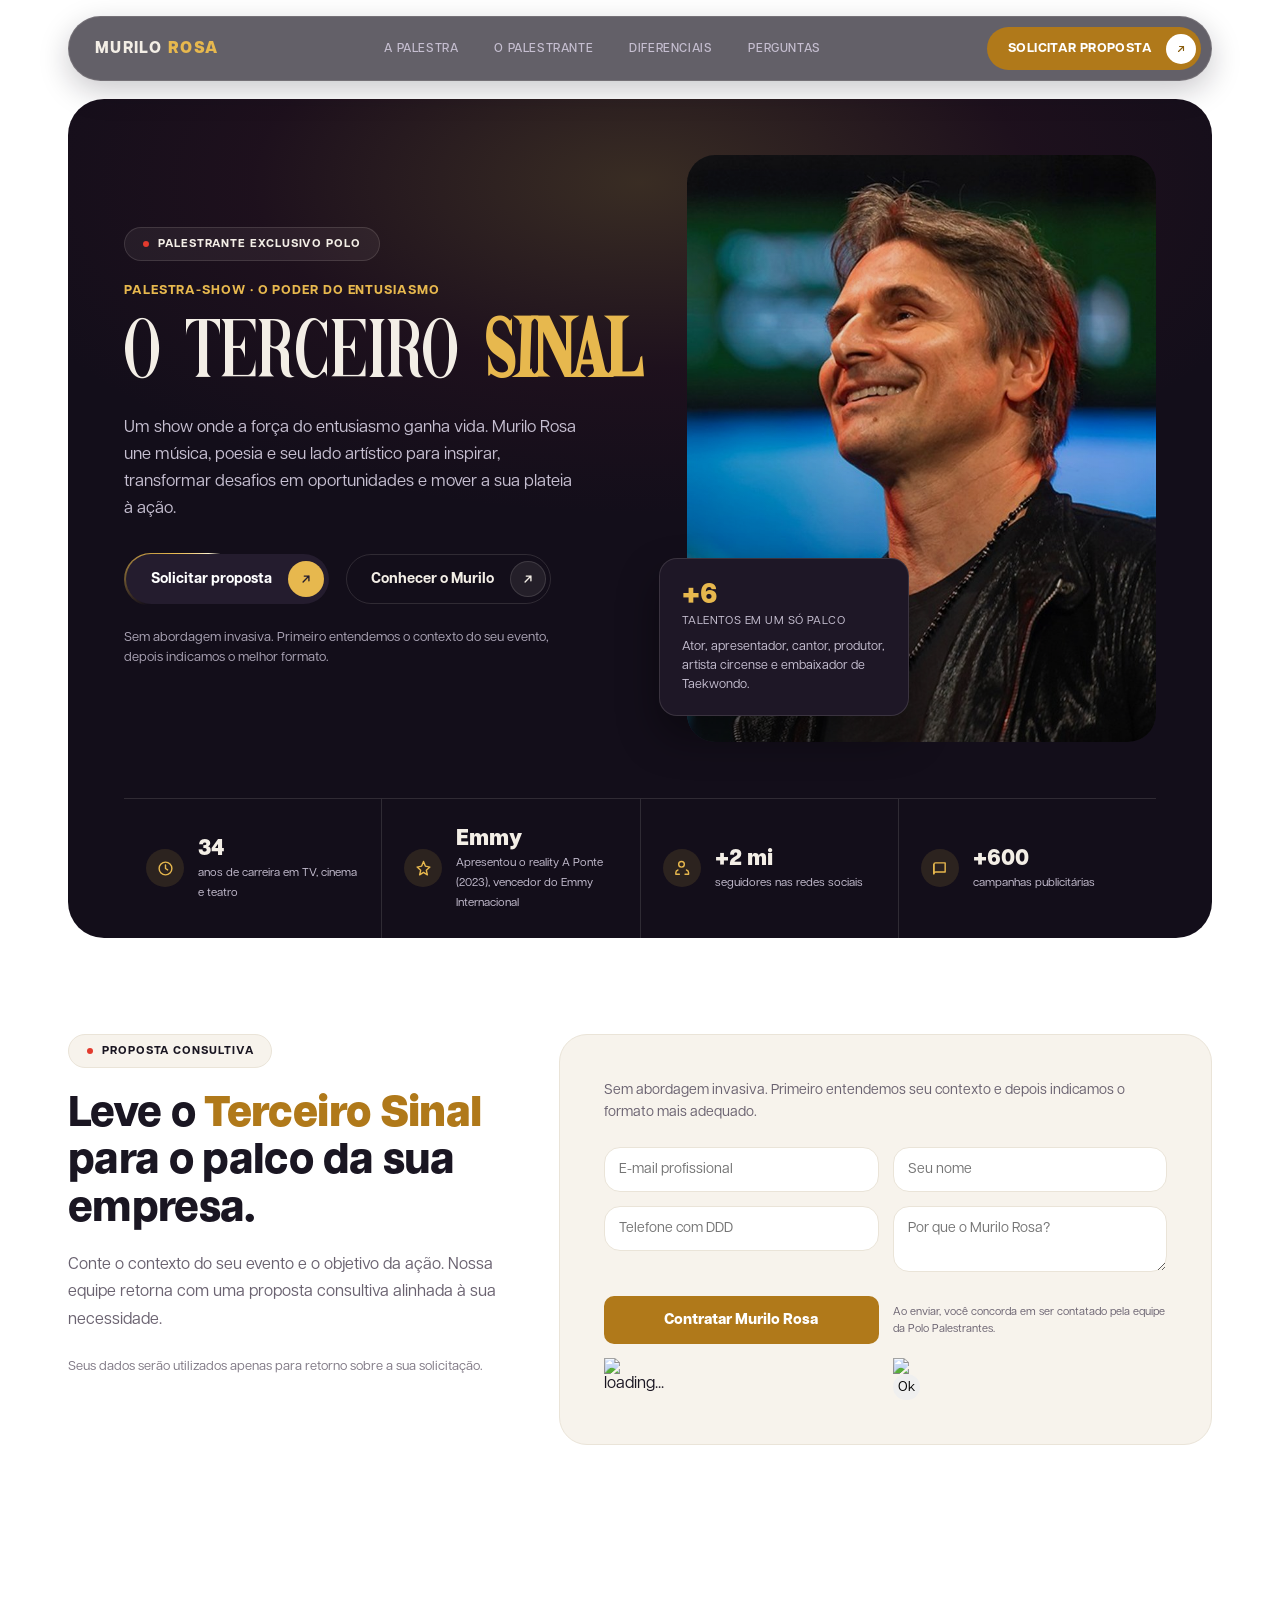
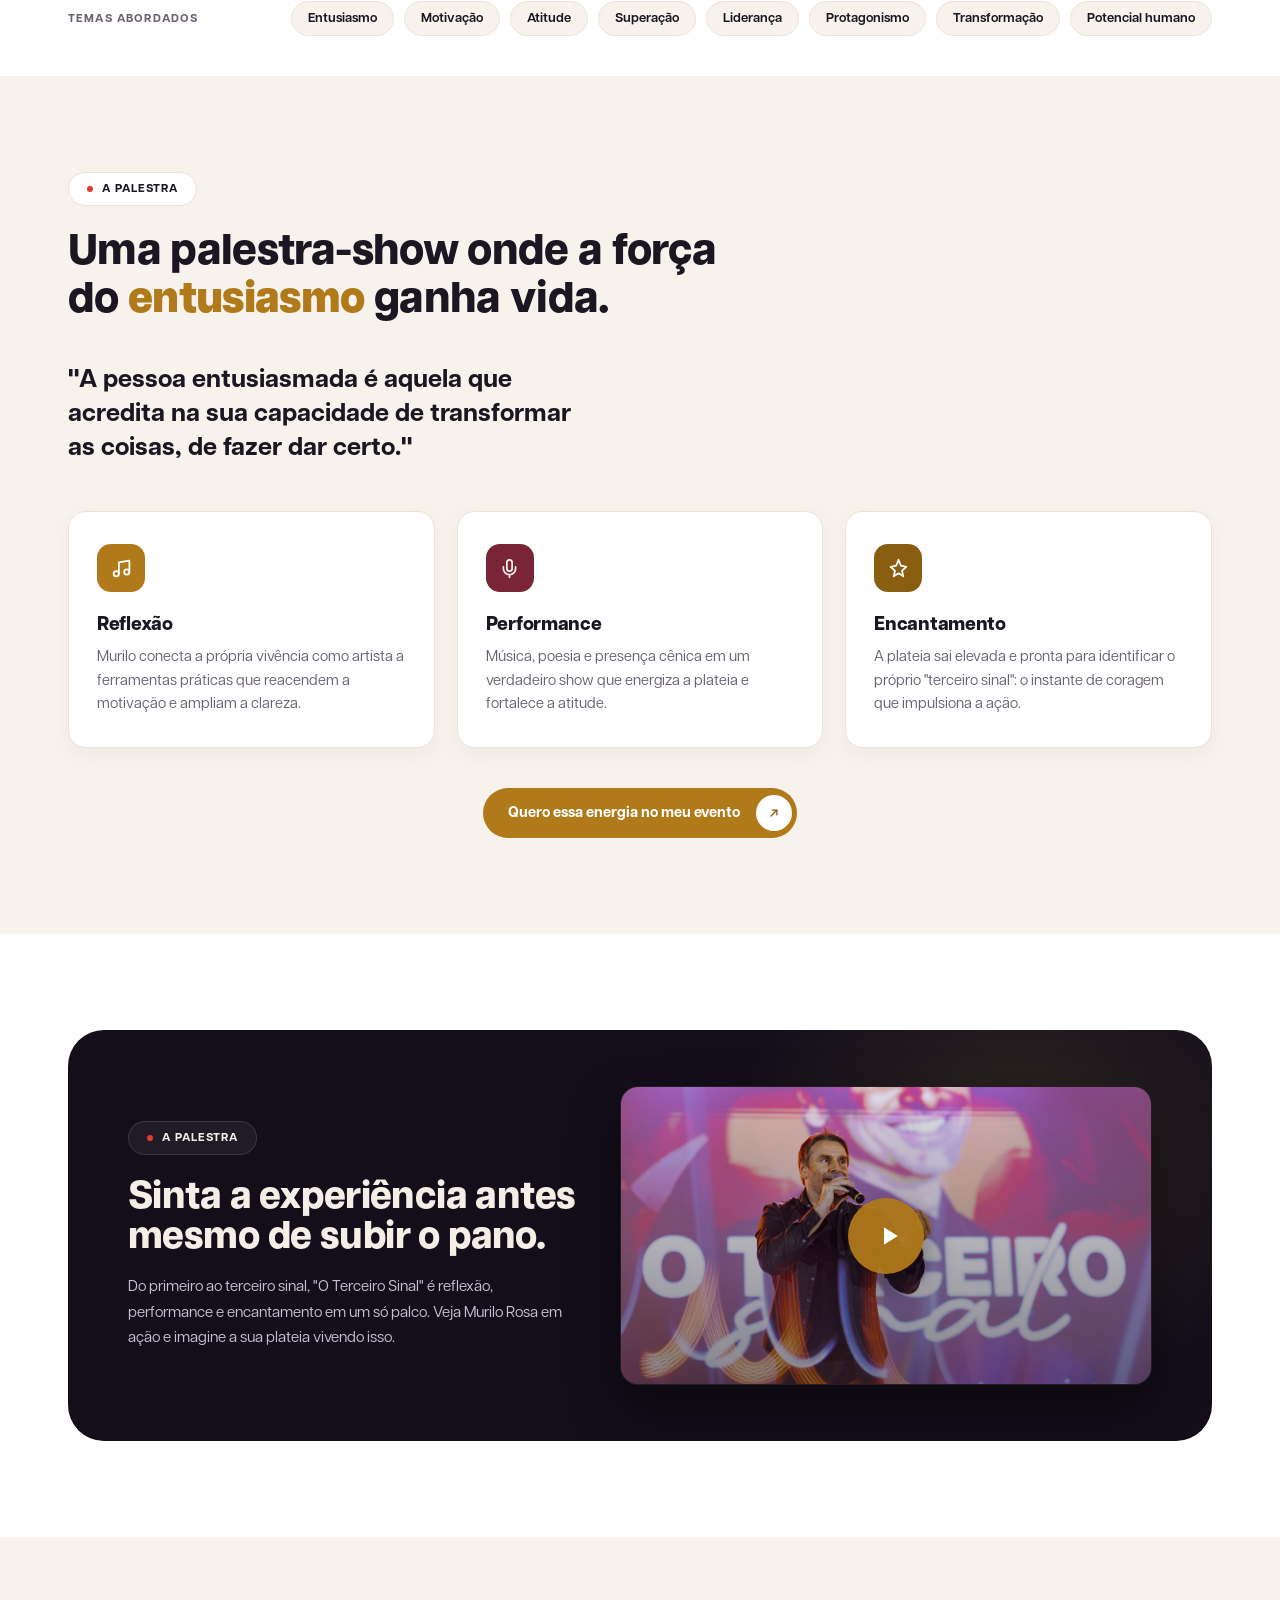
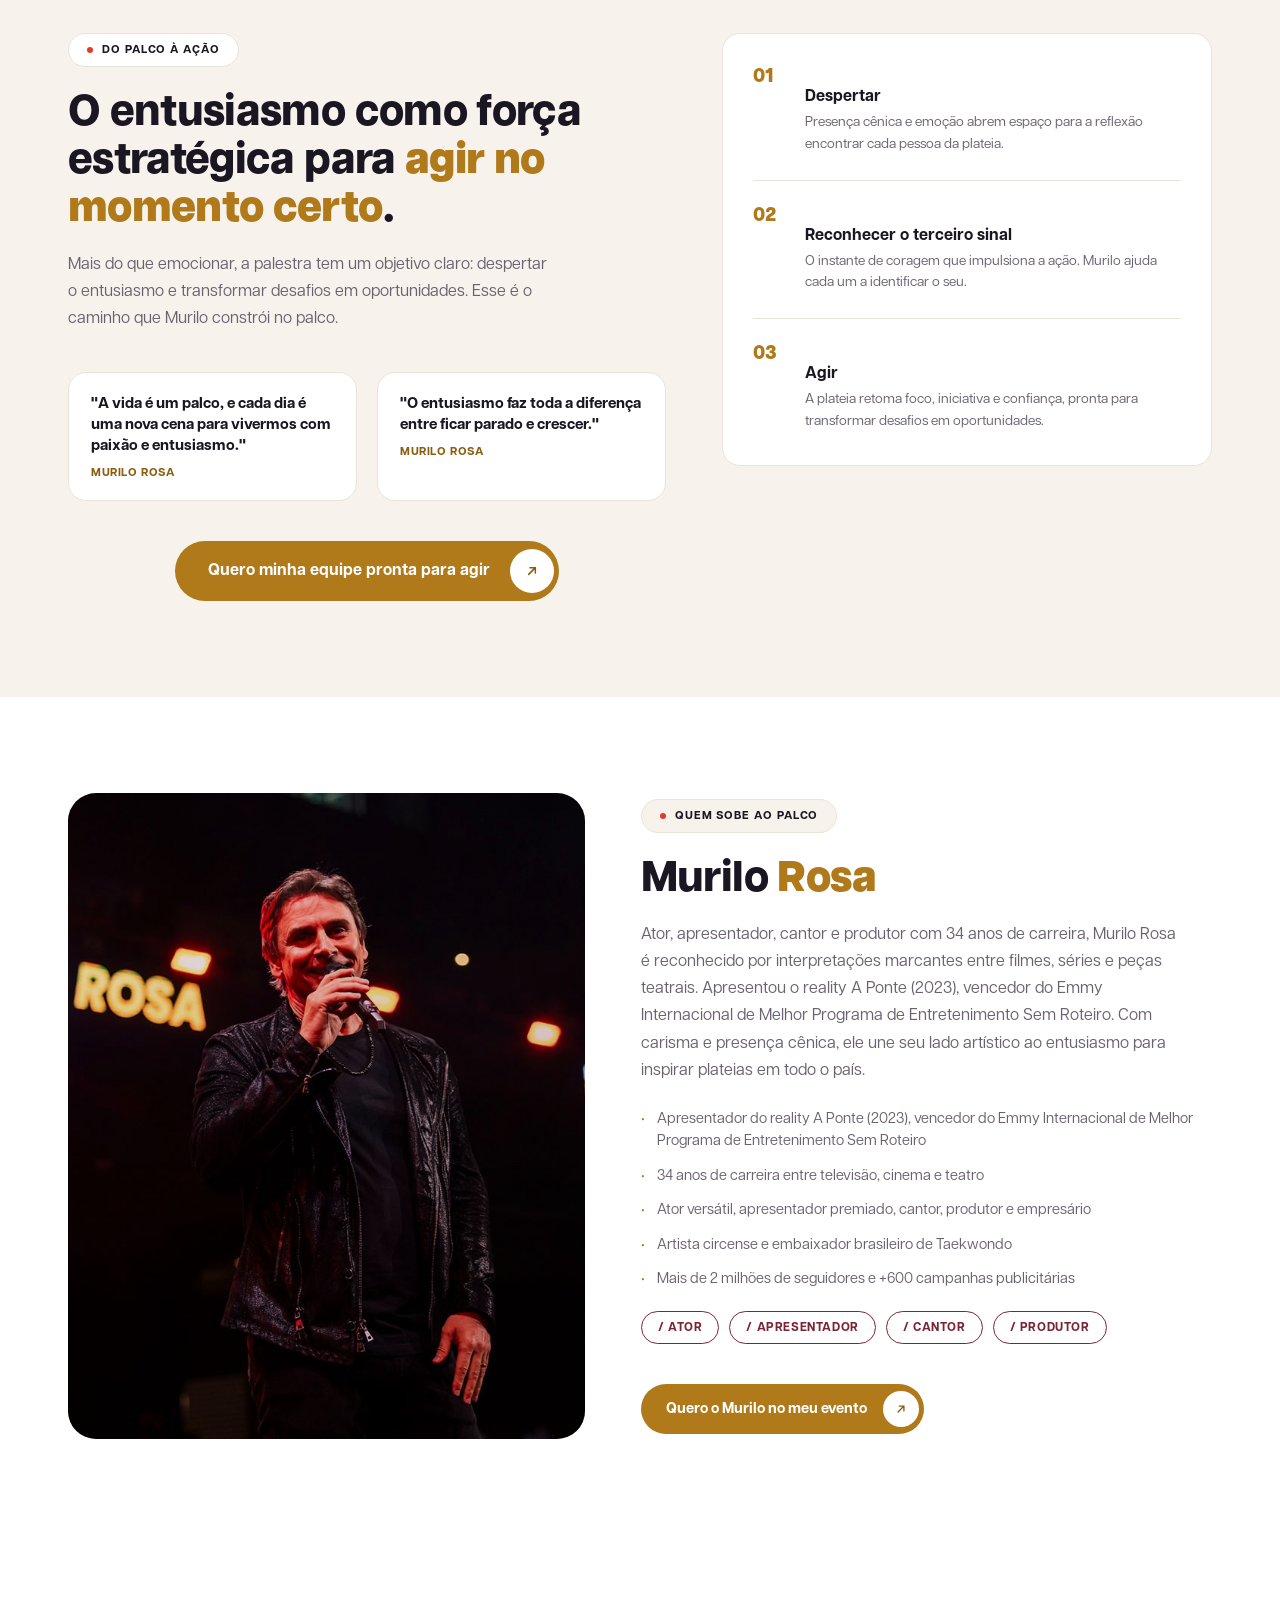
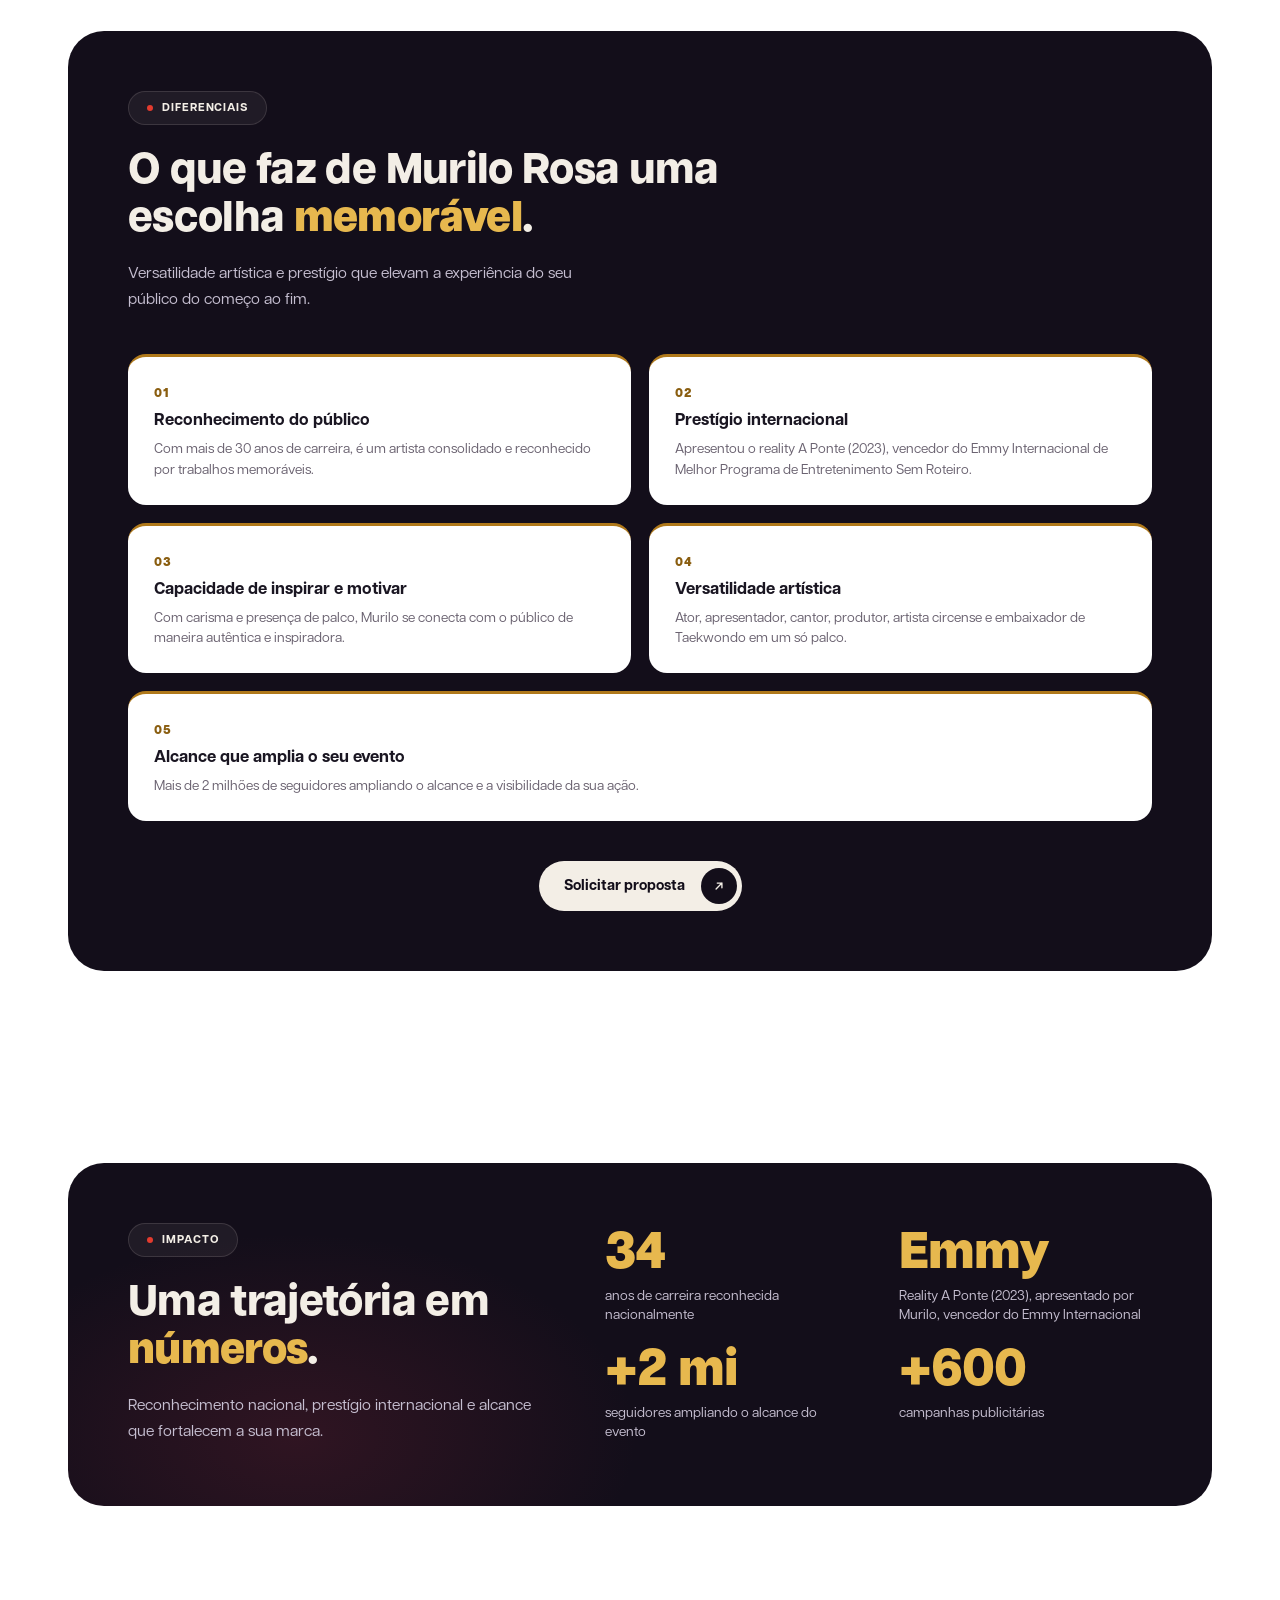
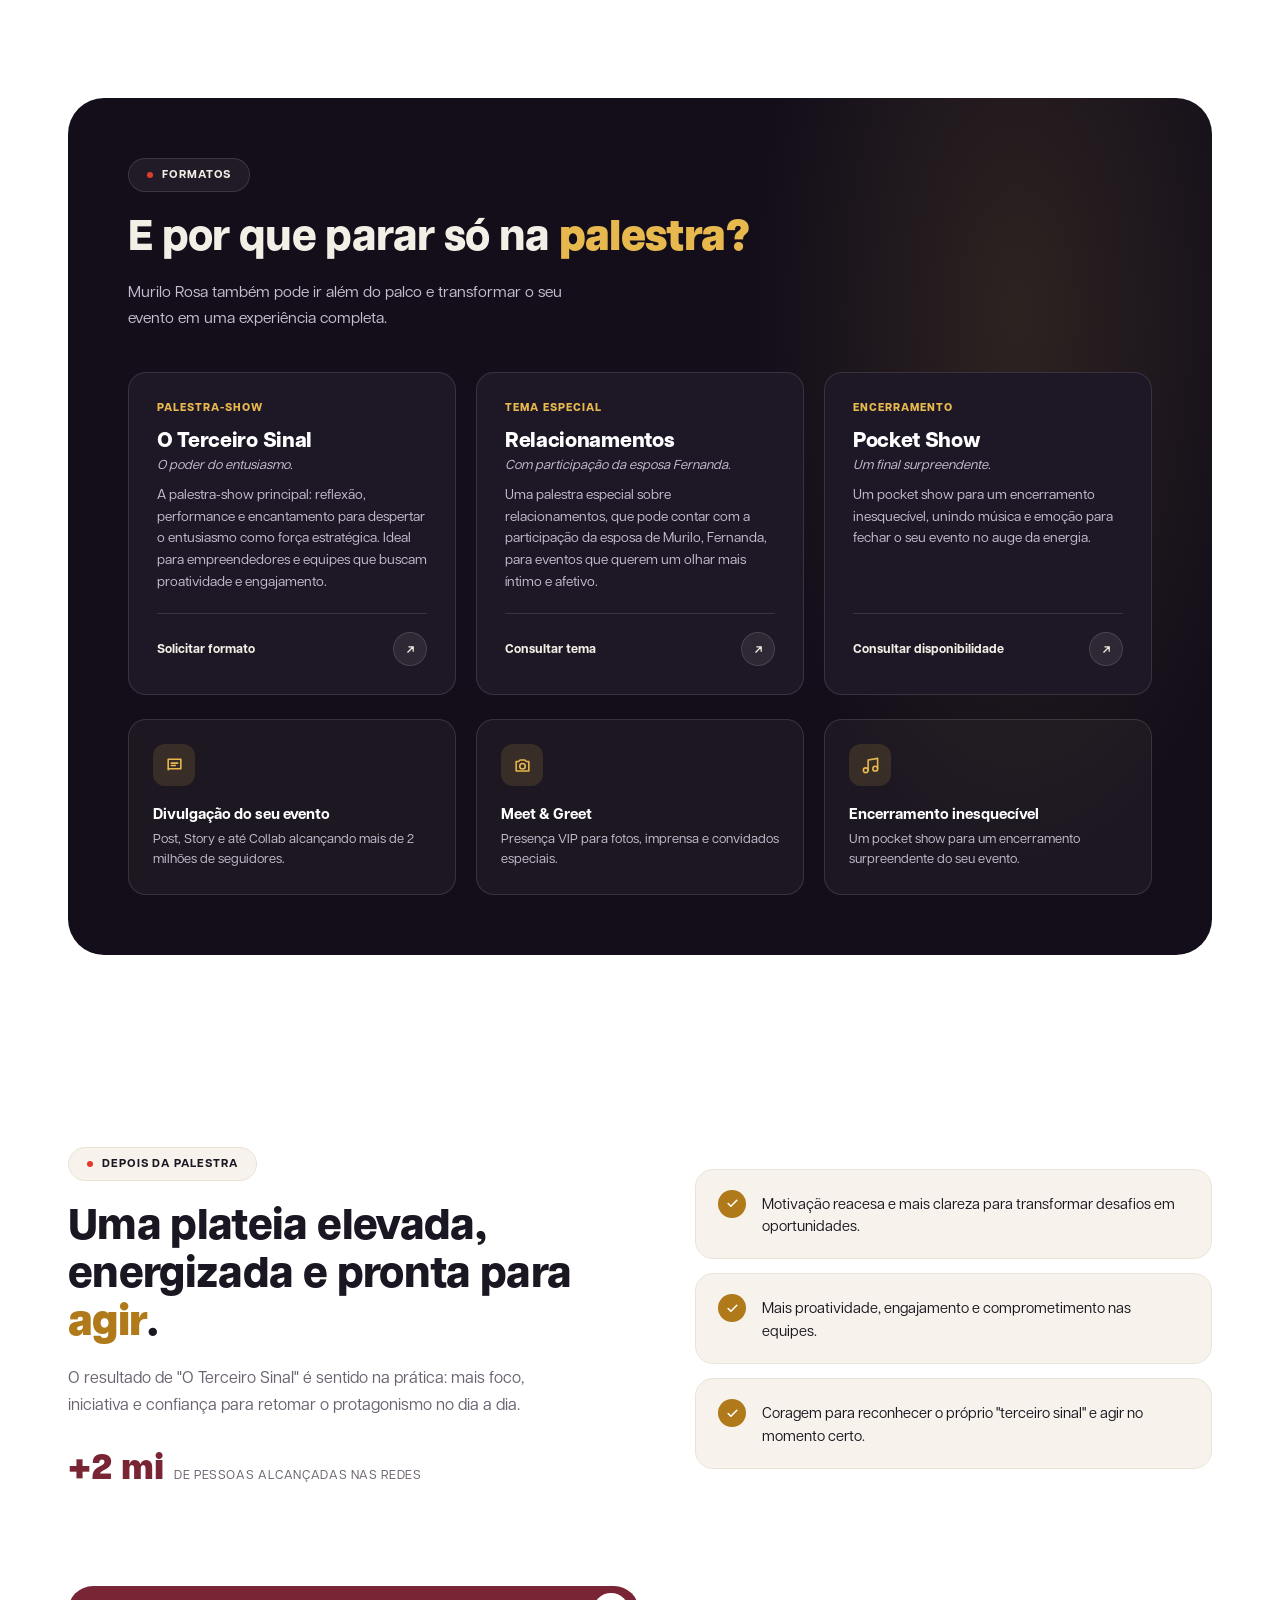
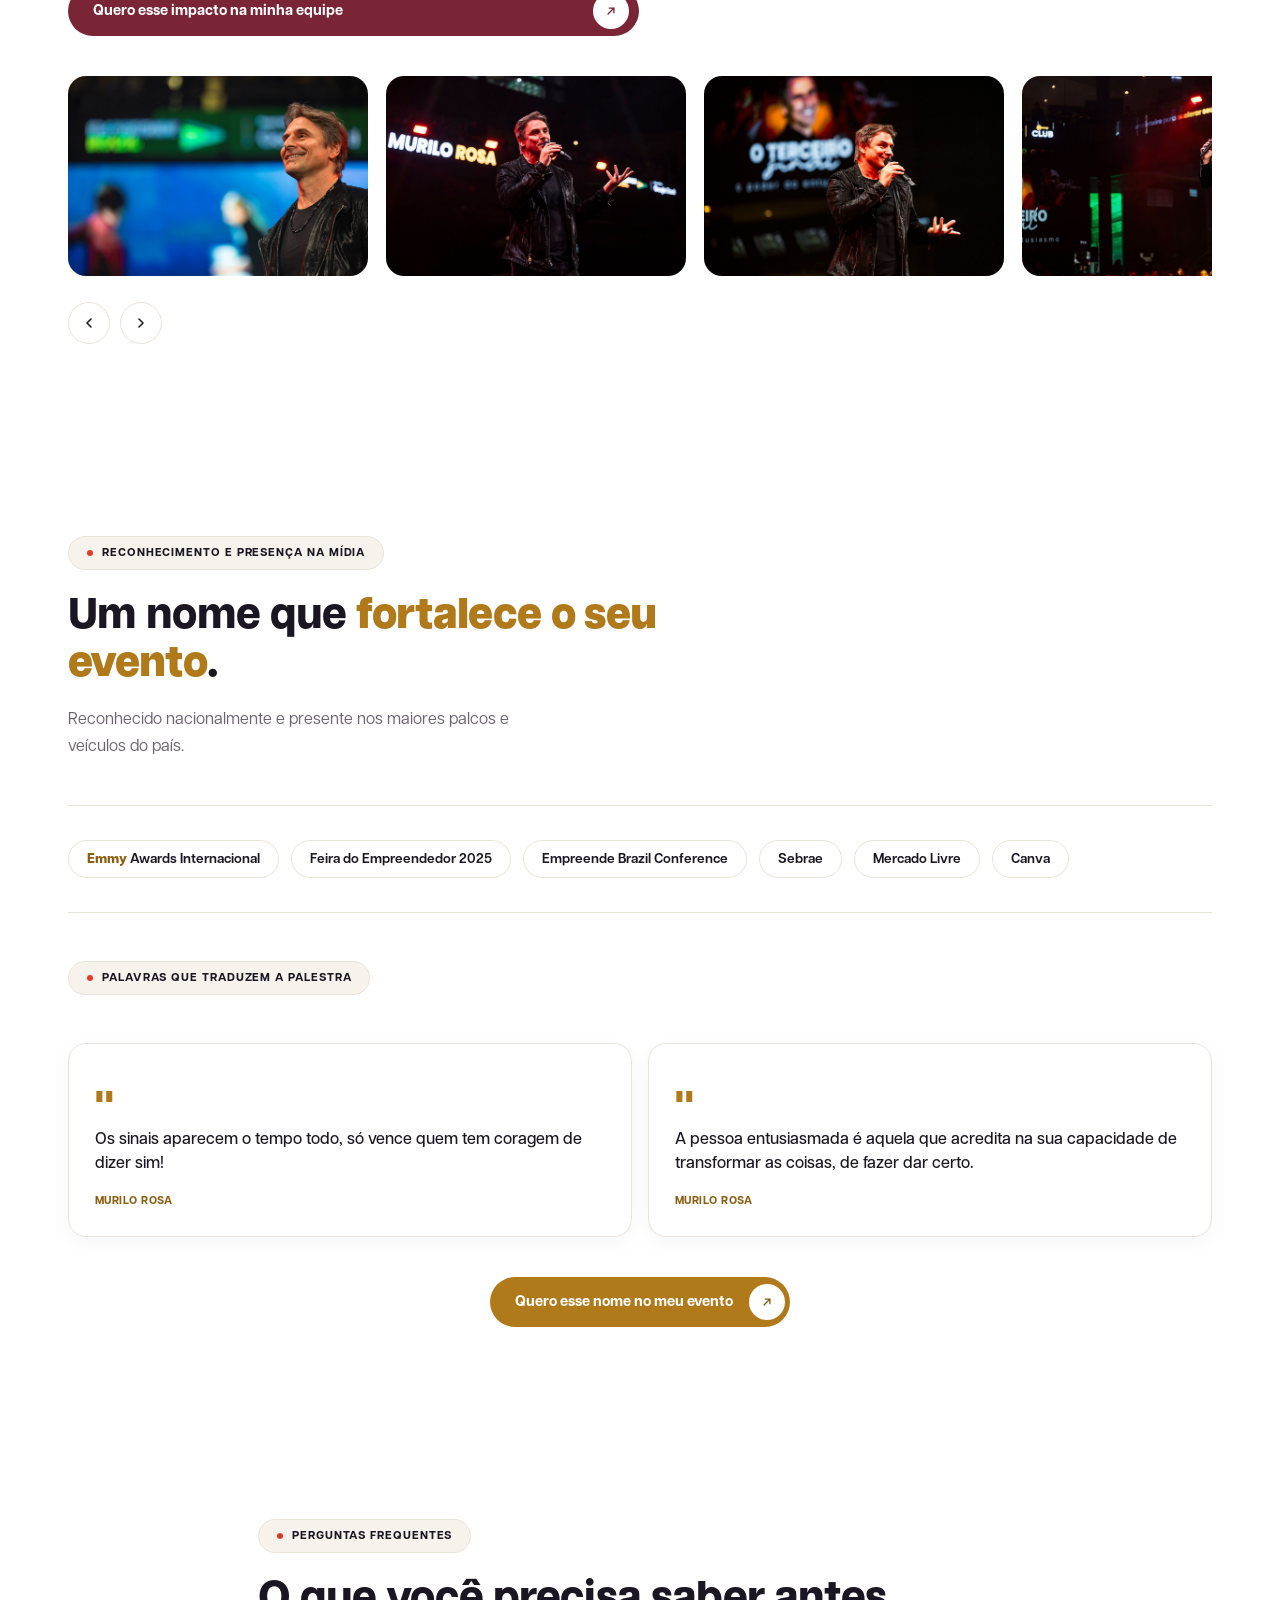
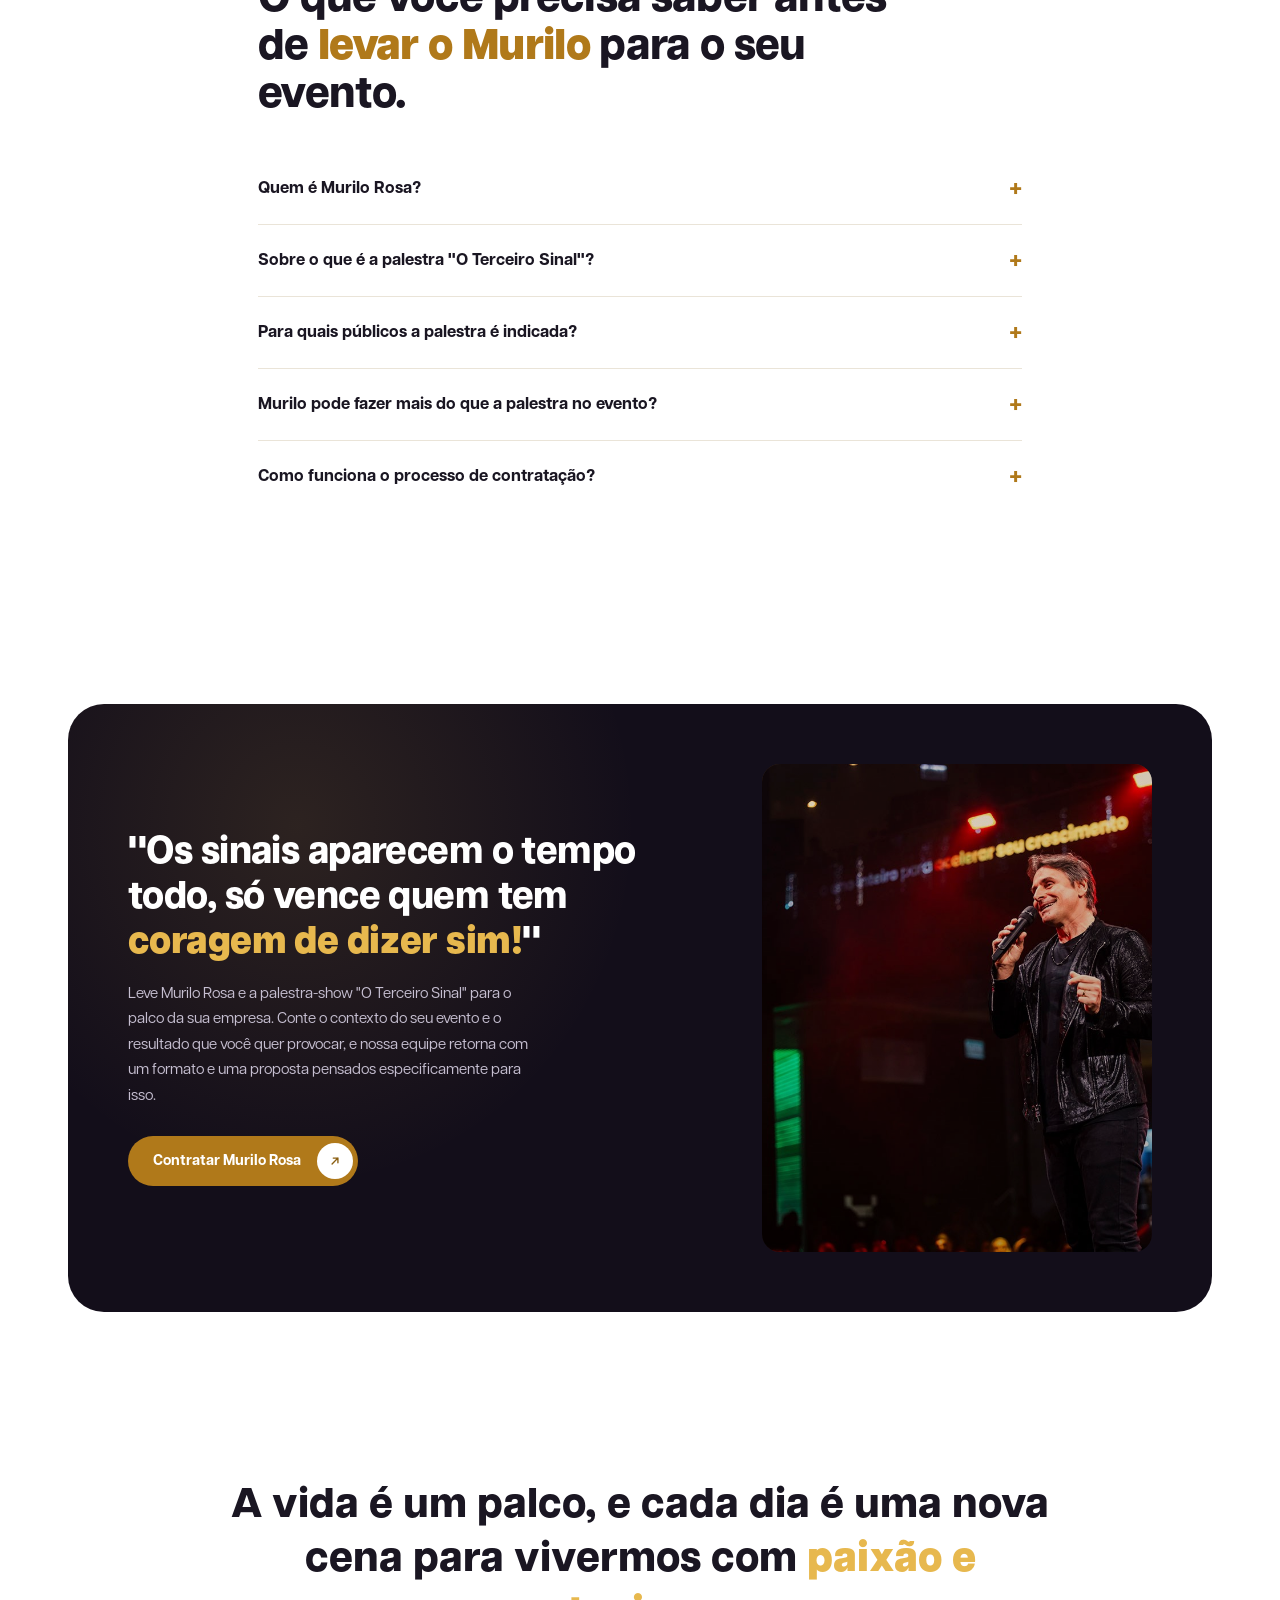
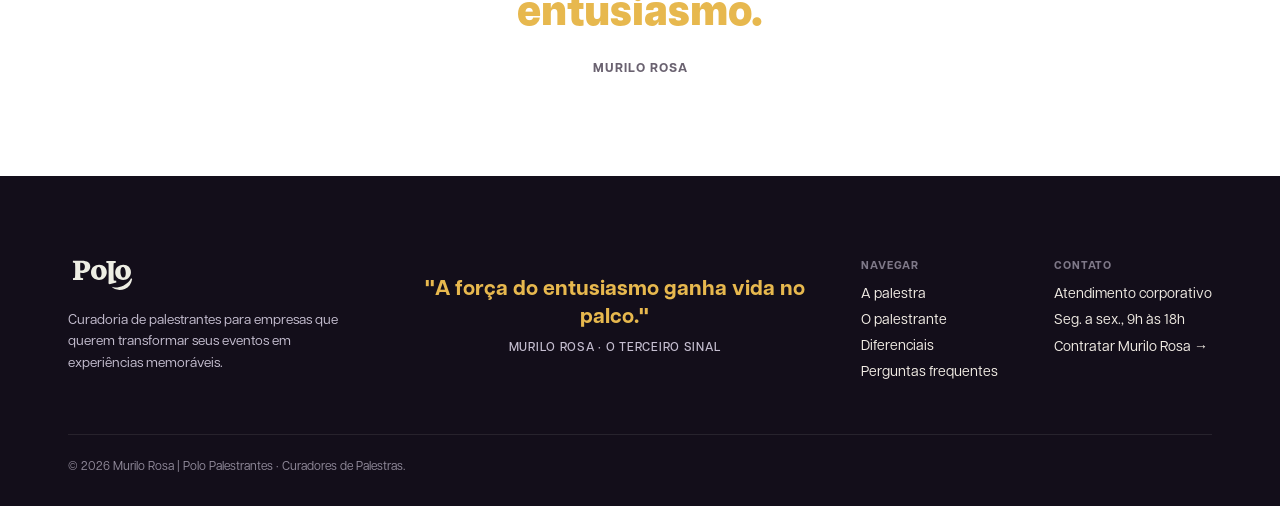
==== commit 34d261ef: "Card do hero: troca info duplicada do Emmy por versatilidade artística Co-Authored-By: Claude Sonnet" ====
--- a/index.html
+++ b/index.html
@@ -67,9 +67,9 @@
             <div class="duo"></div>
           </div>
           <div class="hero-trust-card">
-            <div class="num">Emmy</div>
-            <div class="cap">A Ponte · 2023</div>
-            <p>Reality que Murilo apresentou, vencedor do Emmy Internacional de Melhor Programa de Entretenimento Sem Roteiro.</p>
+            <div class="num">+6</div>
+            <div class="cap">talentos em um só palco</div>
+            <p>Ator, apresentador, cantor, produtor, artista circense e embaixador de Taekwondo.</p>
           </div>
         </div>
       </div>
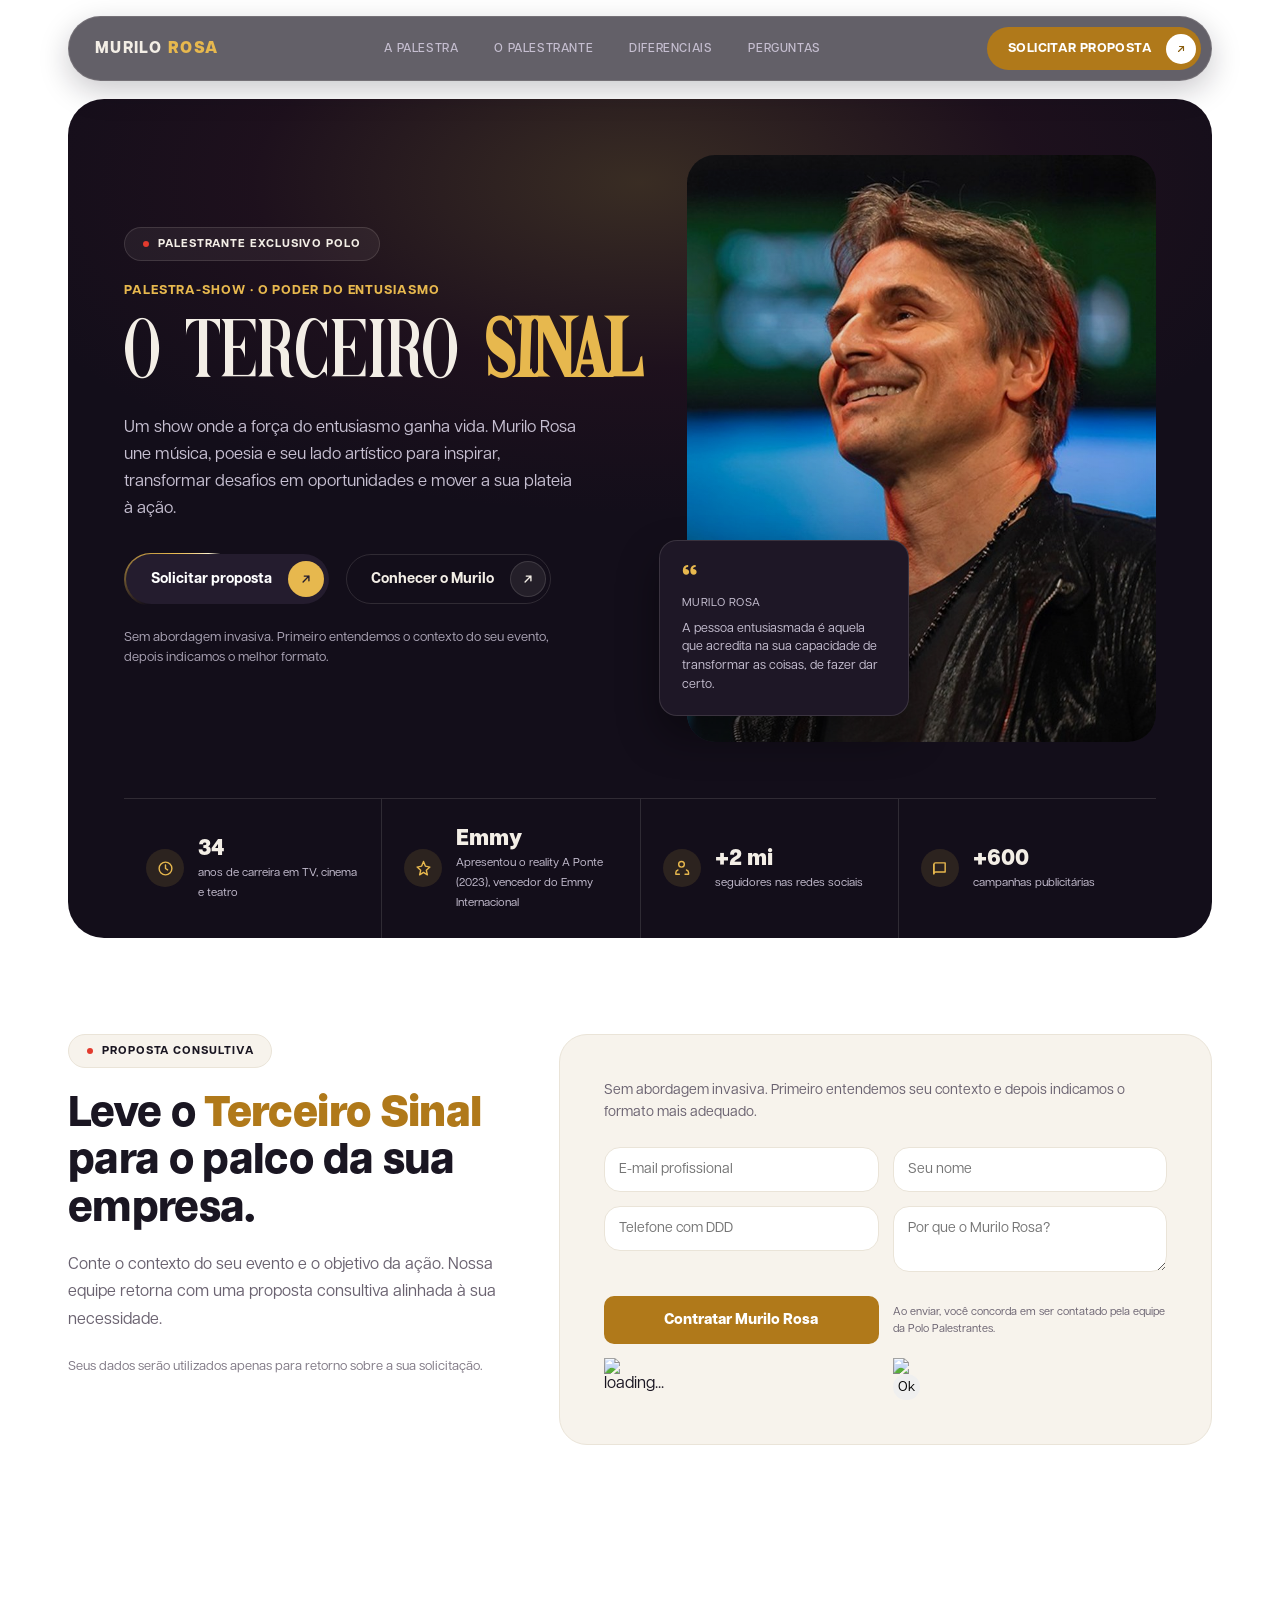
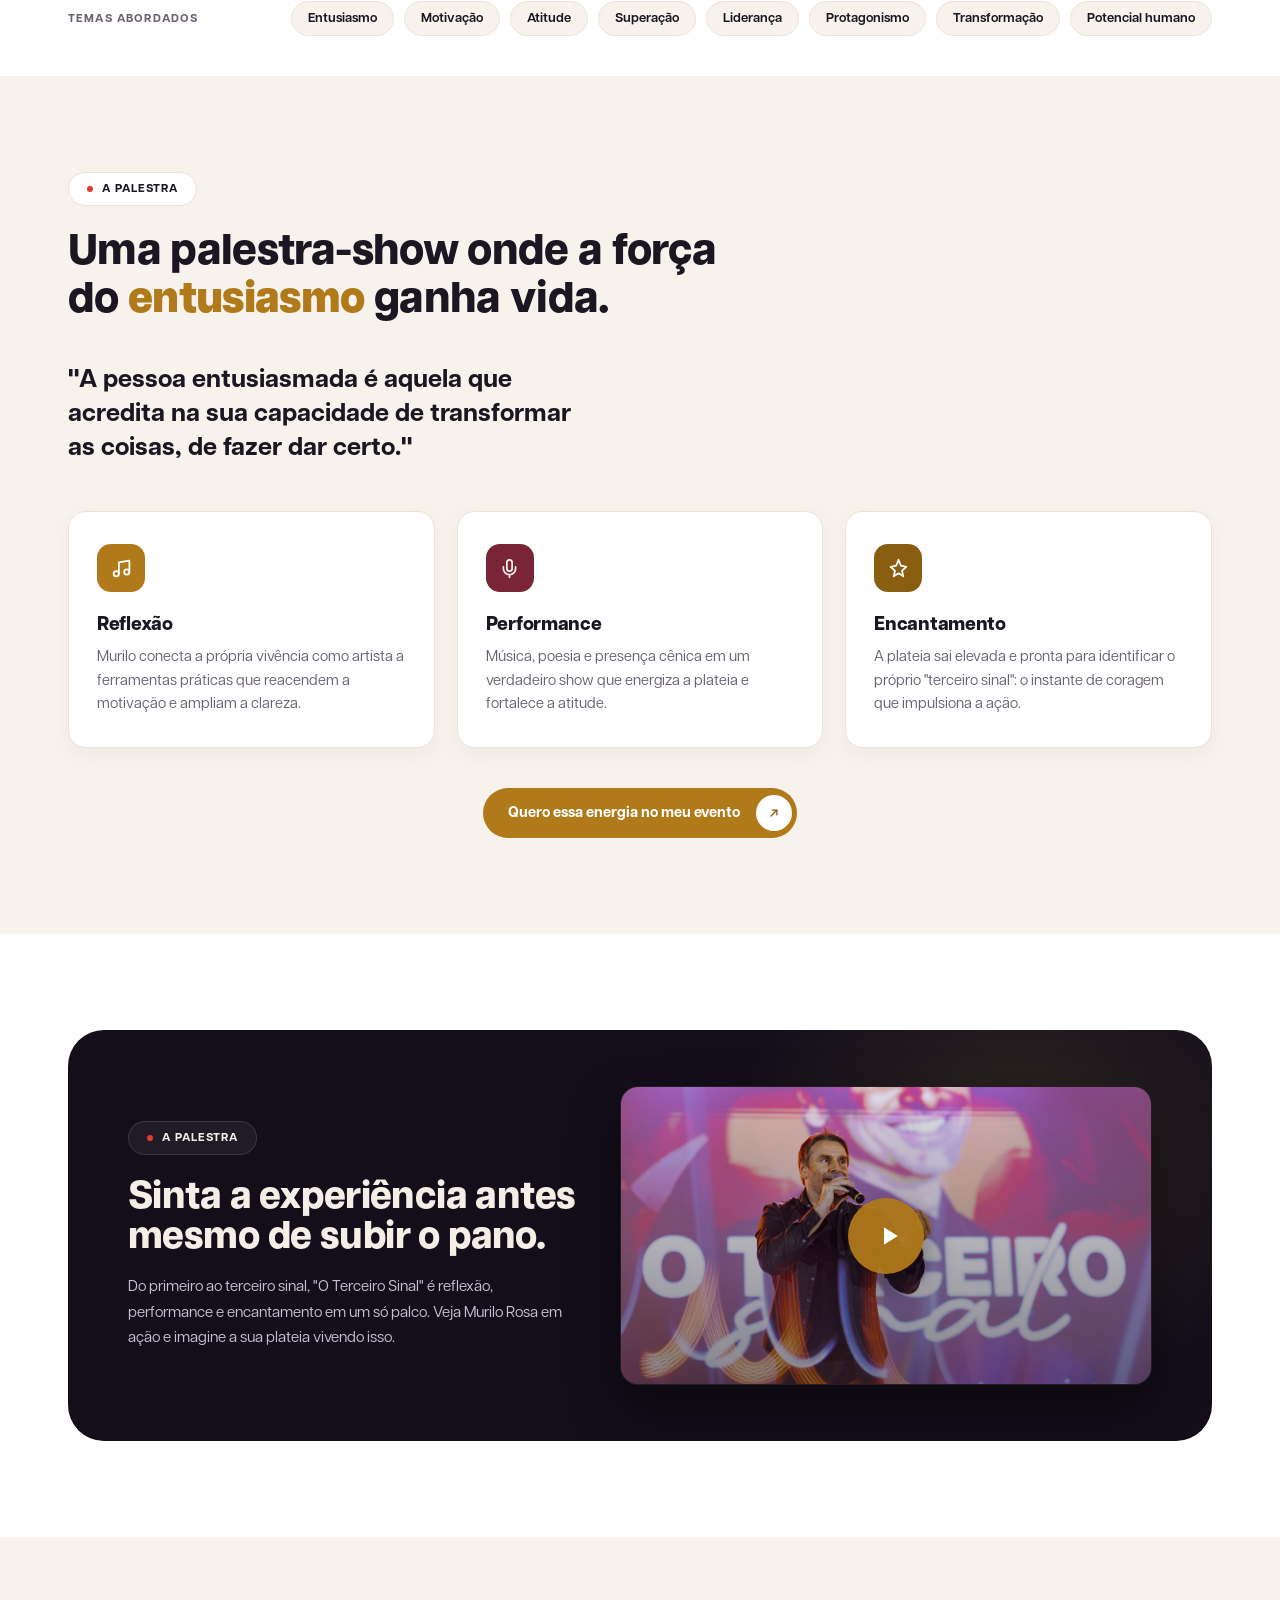
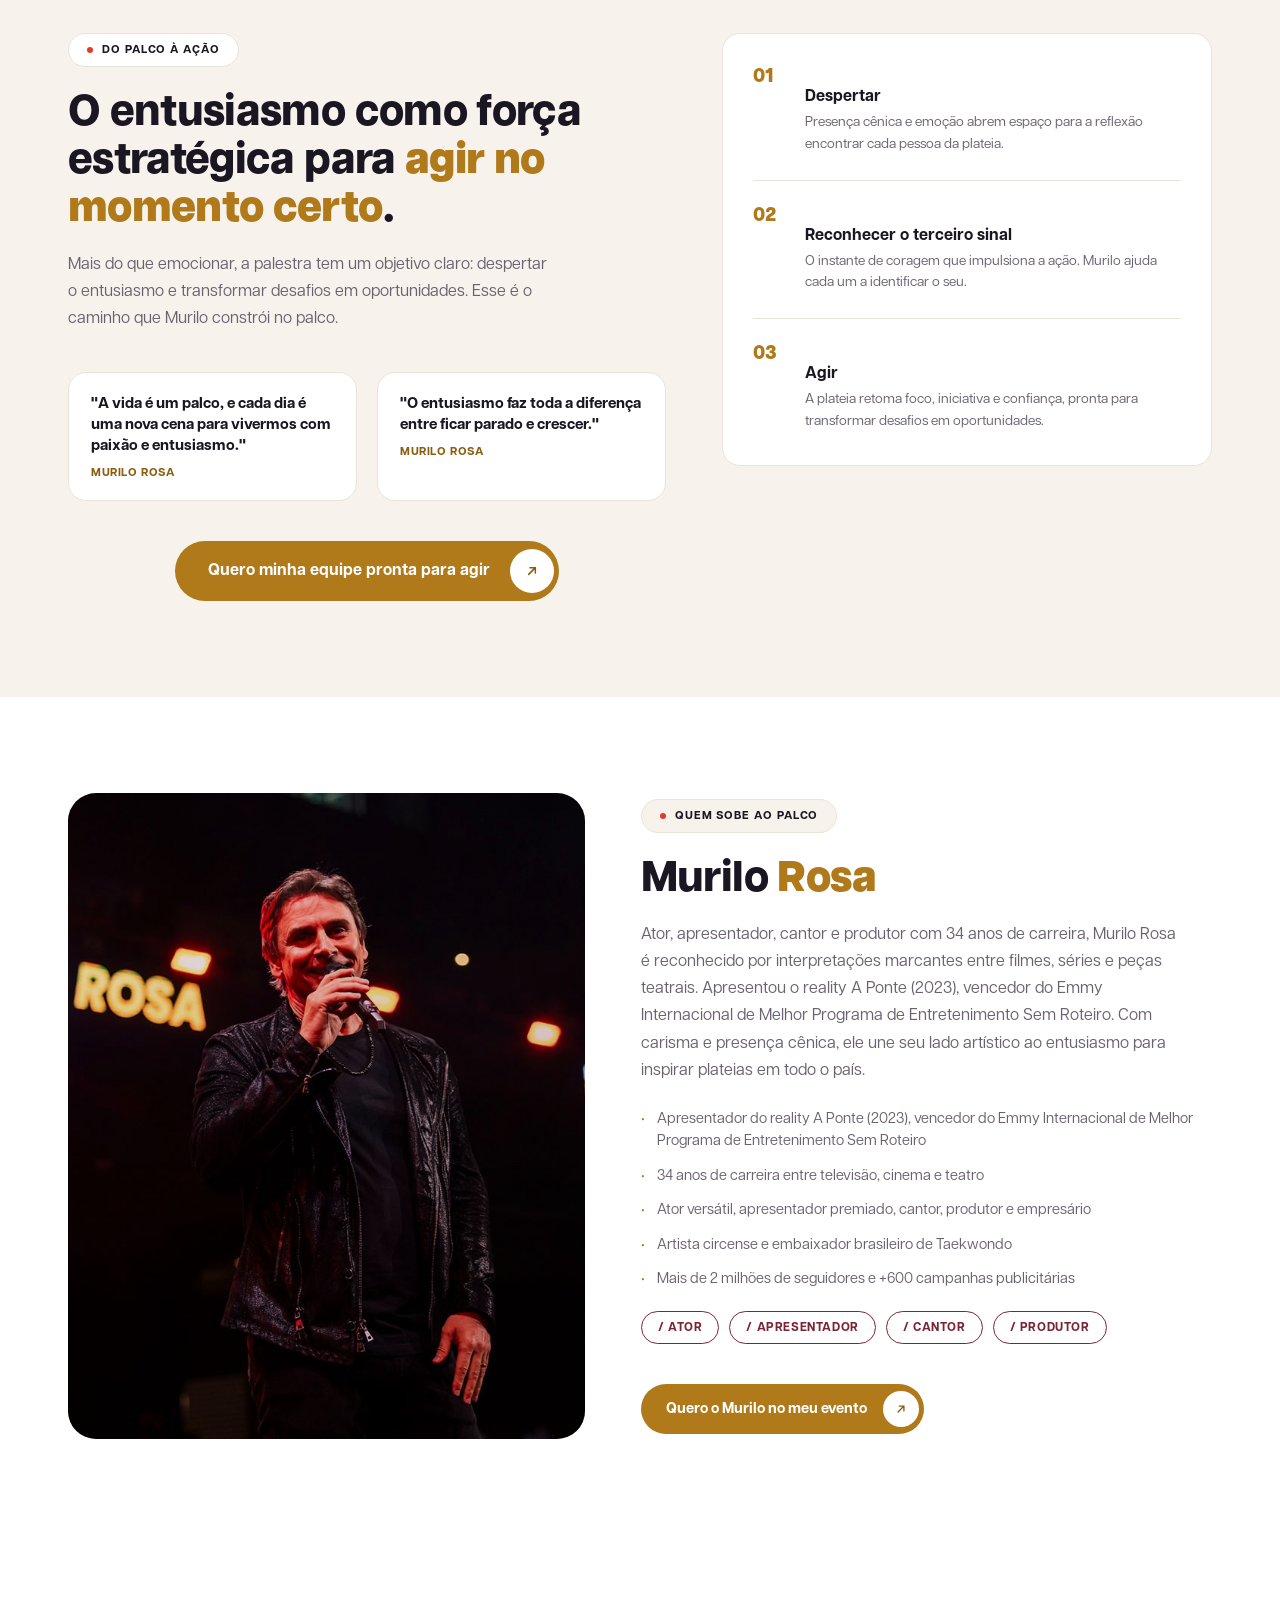
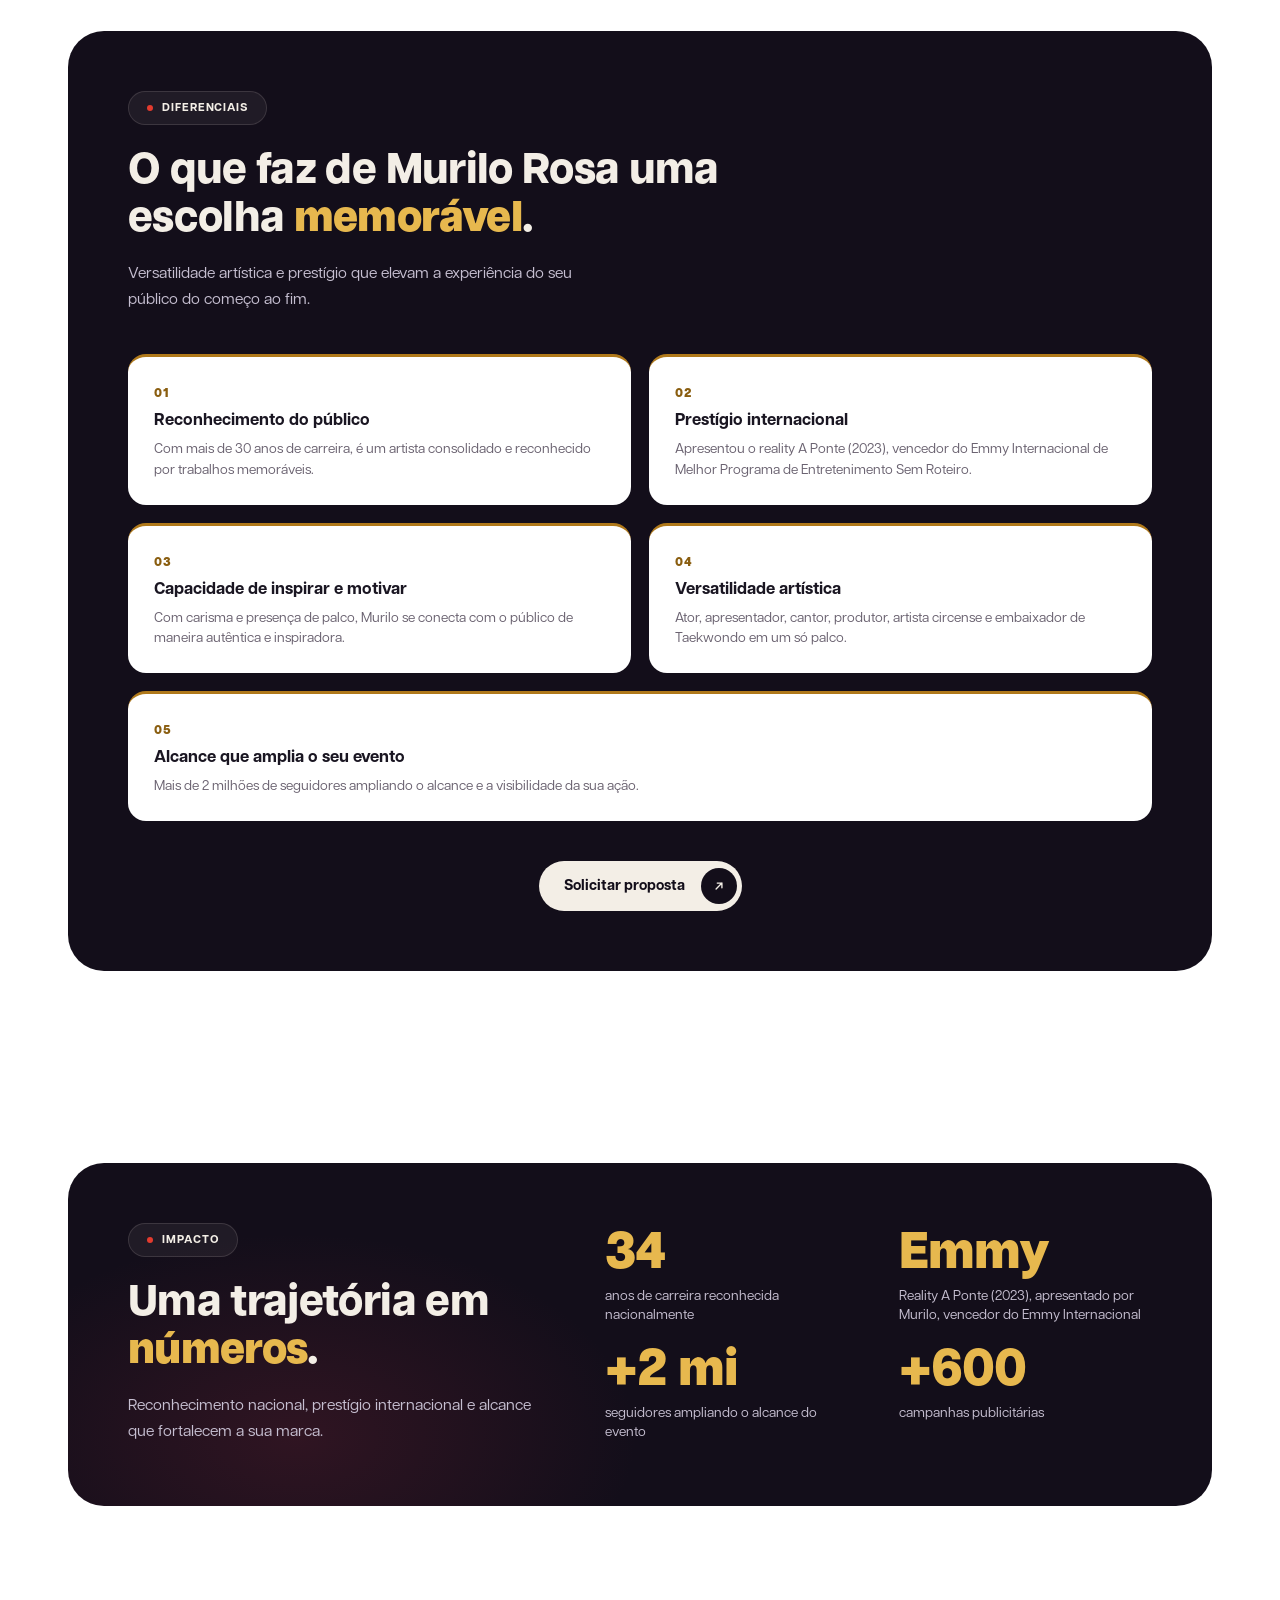
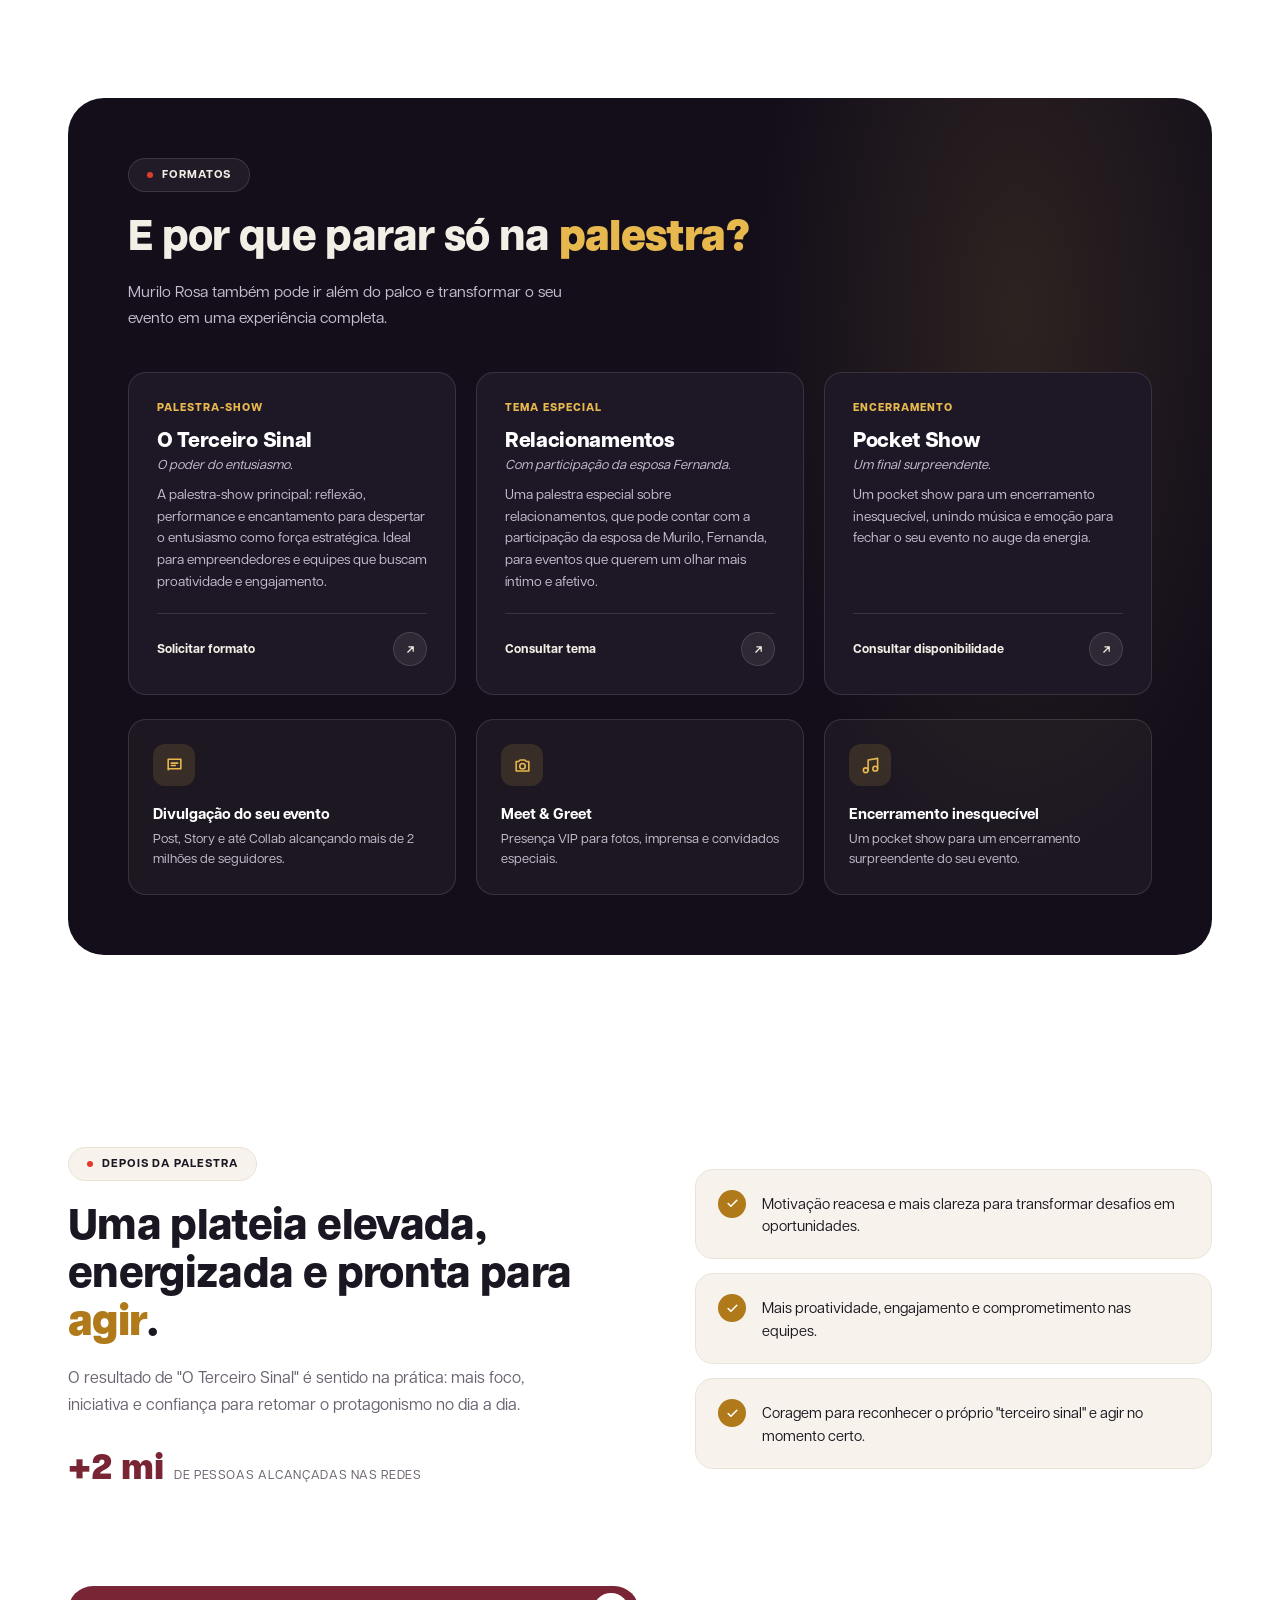
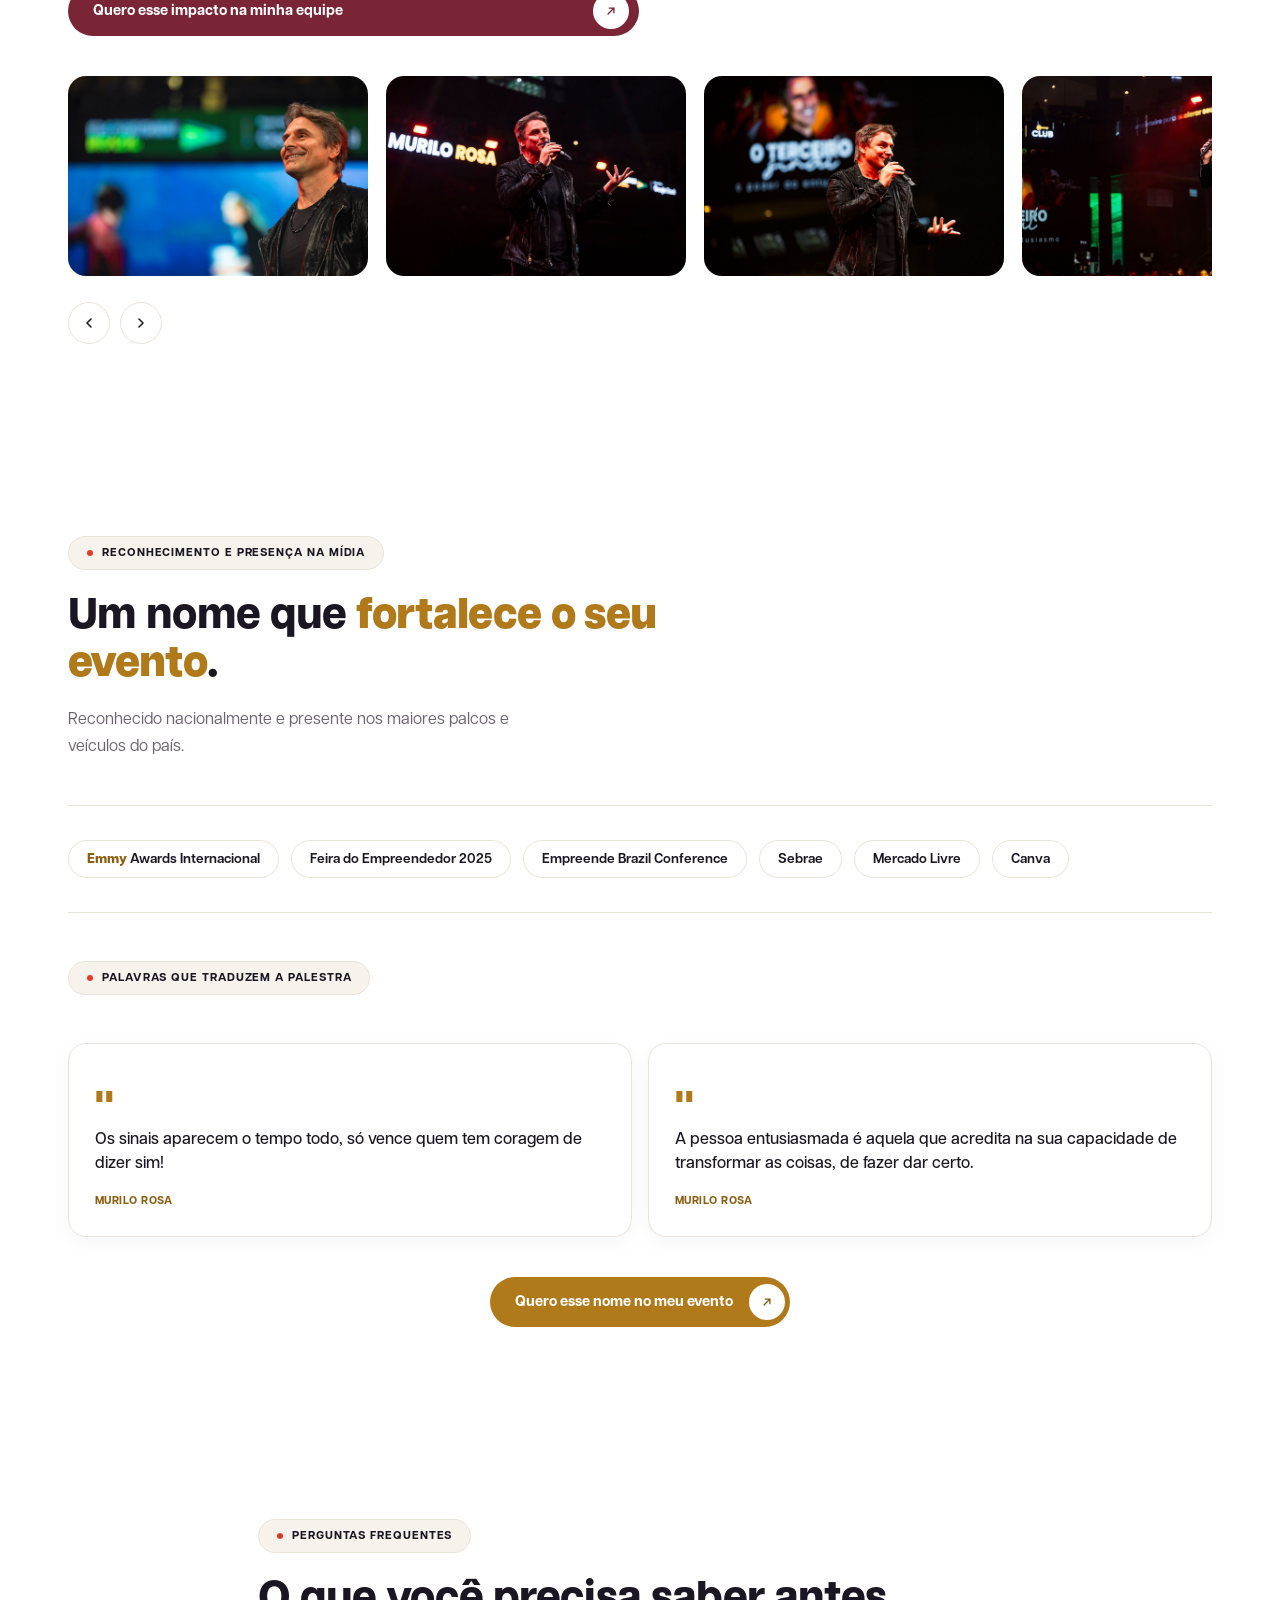
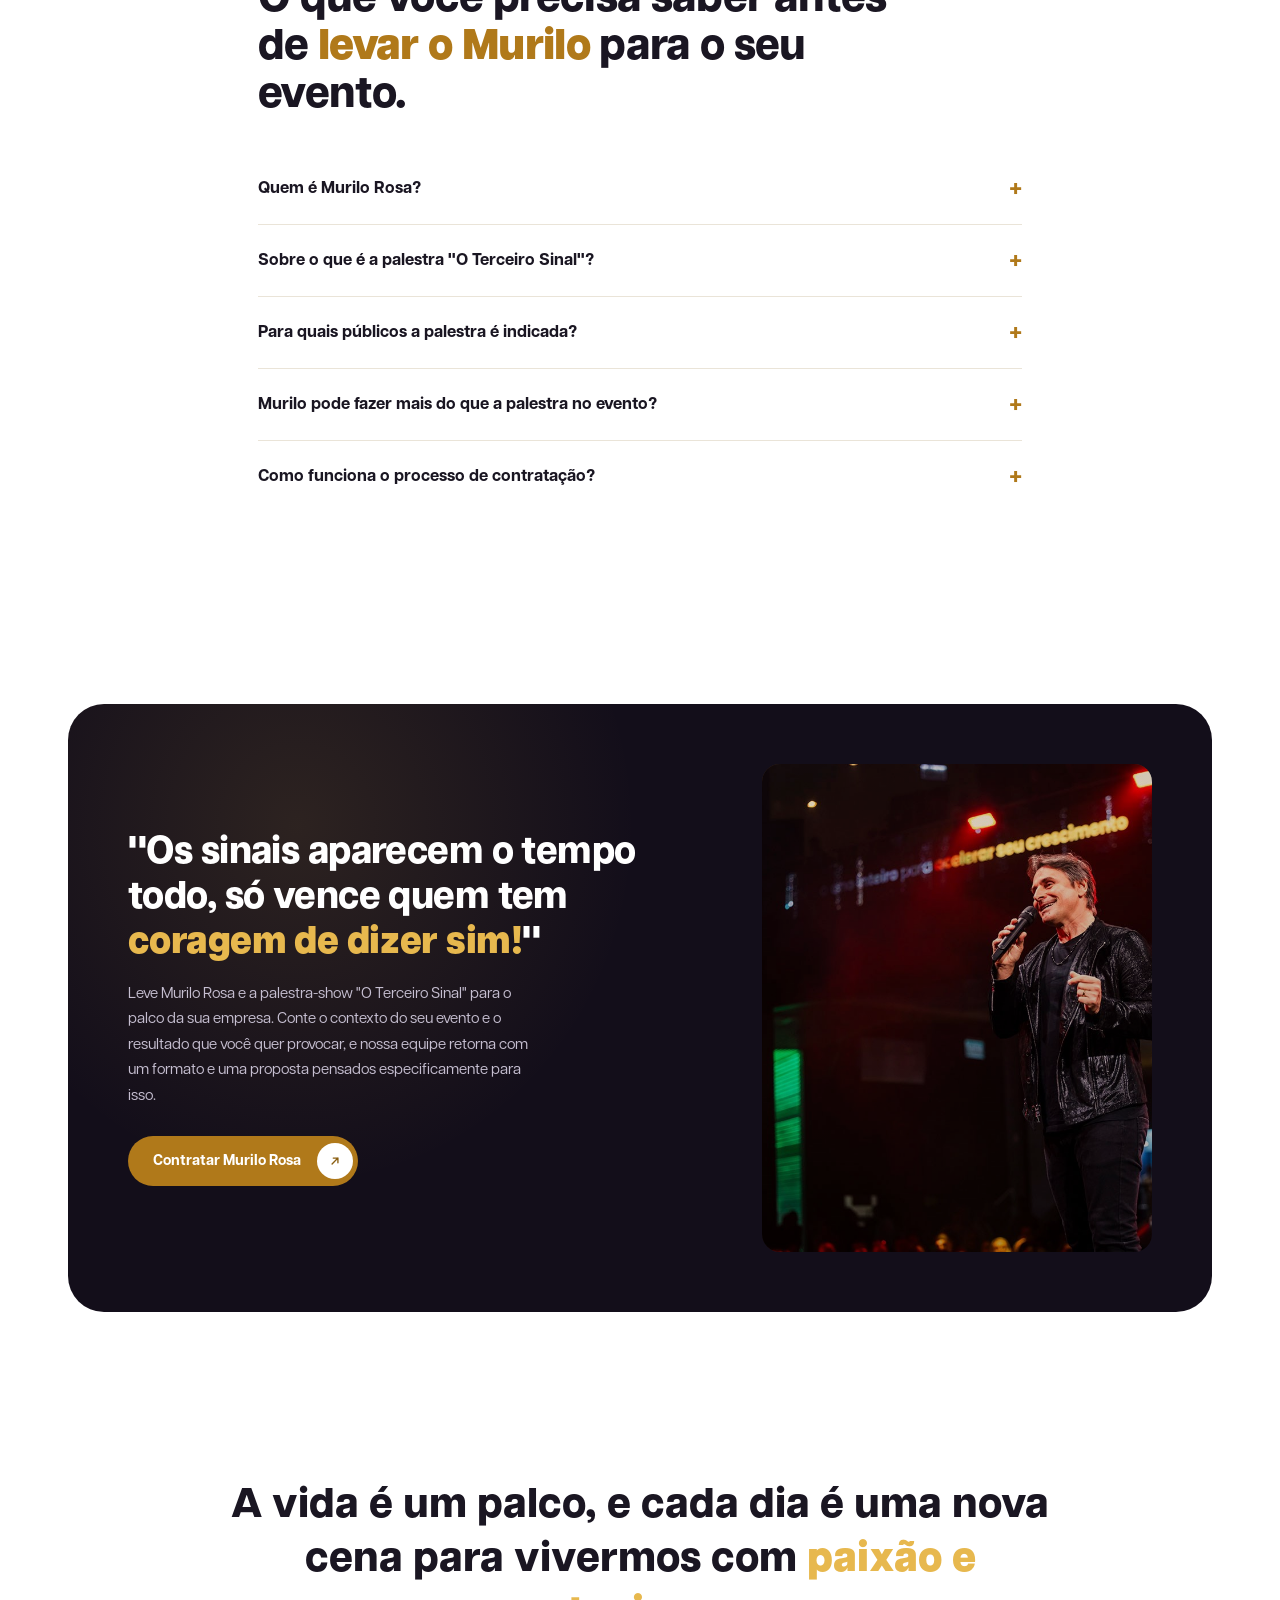
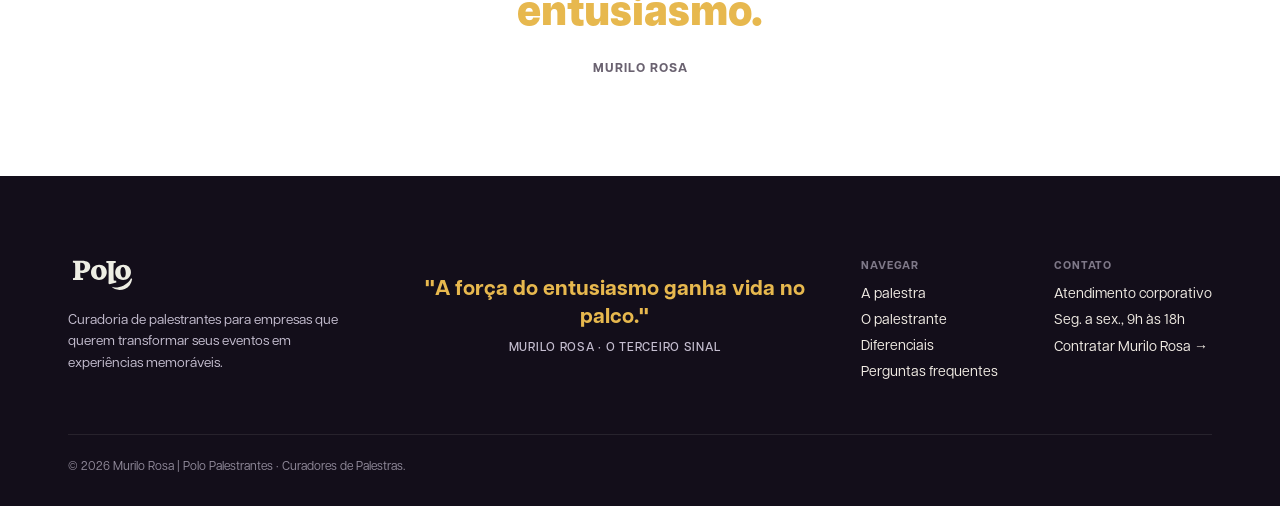
==== commit 3dd74749: "Card do hero: troca lista de talentos por citação de impacto do Murilo Co-Authored-By: Claude Sonnet" ====
--- a/index.html
+++ b/index.html
@@ -67,9 +67,9 @@
             <div class="duo"></div>
           </div>
           <div class="hero-trust-card">
-            <div class="num">+6</div>
-            <div class="cap">talentos em um só palco</div>
-            <p>Ator, apresentador, cantor, produtor, artista circense e embaixador de Taekwondo.</p>
+            <div class="num">&ldquo;</div>
+            <div class="cap">Murilo Rosa</div>
+            <p>A pessoa entusiasmada é aquela que acredita na sua capacidade de transformar as coisas, de fazer dar certo.</p>
           </div>
         </div>
       </div>
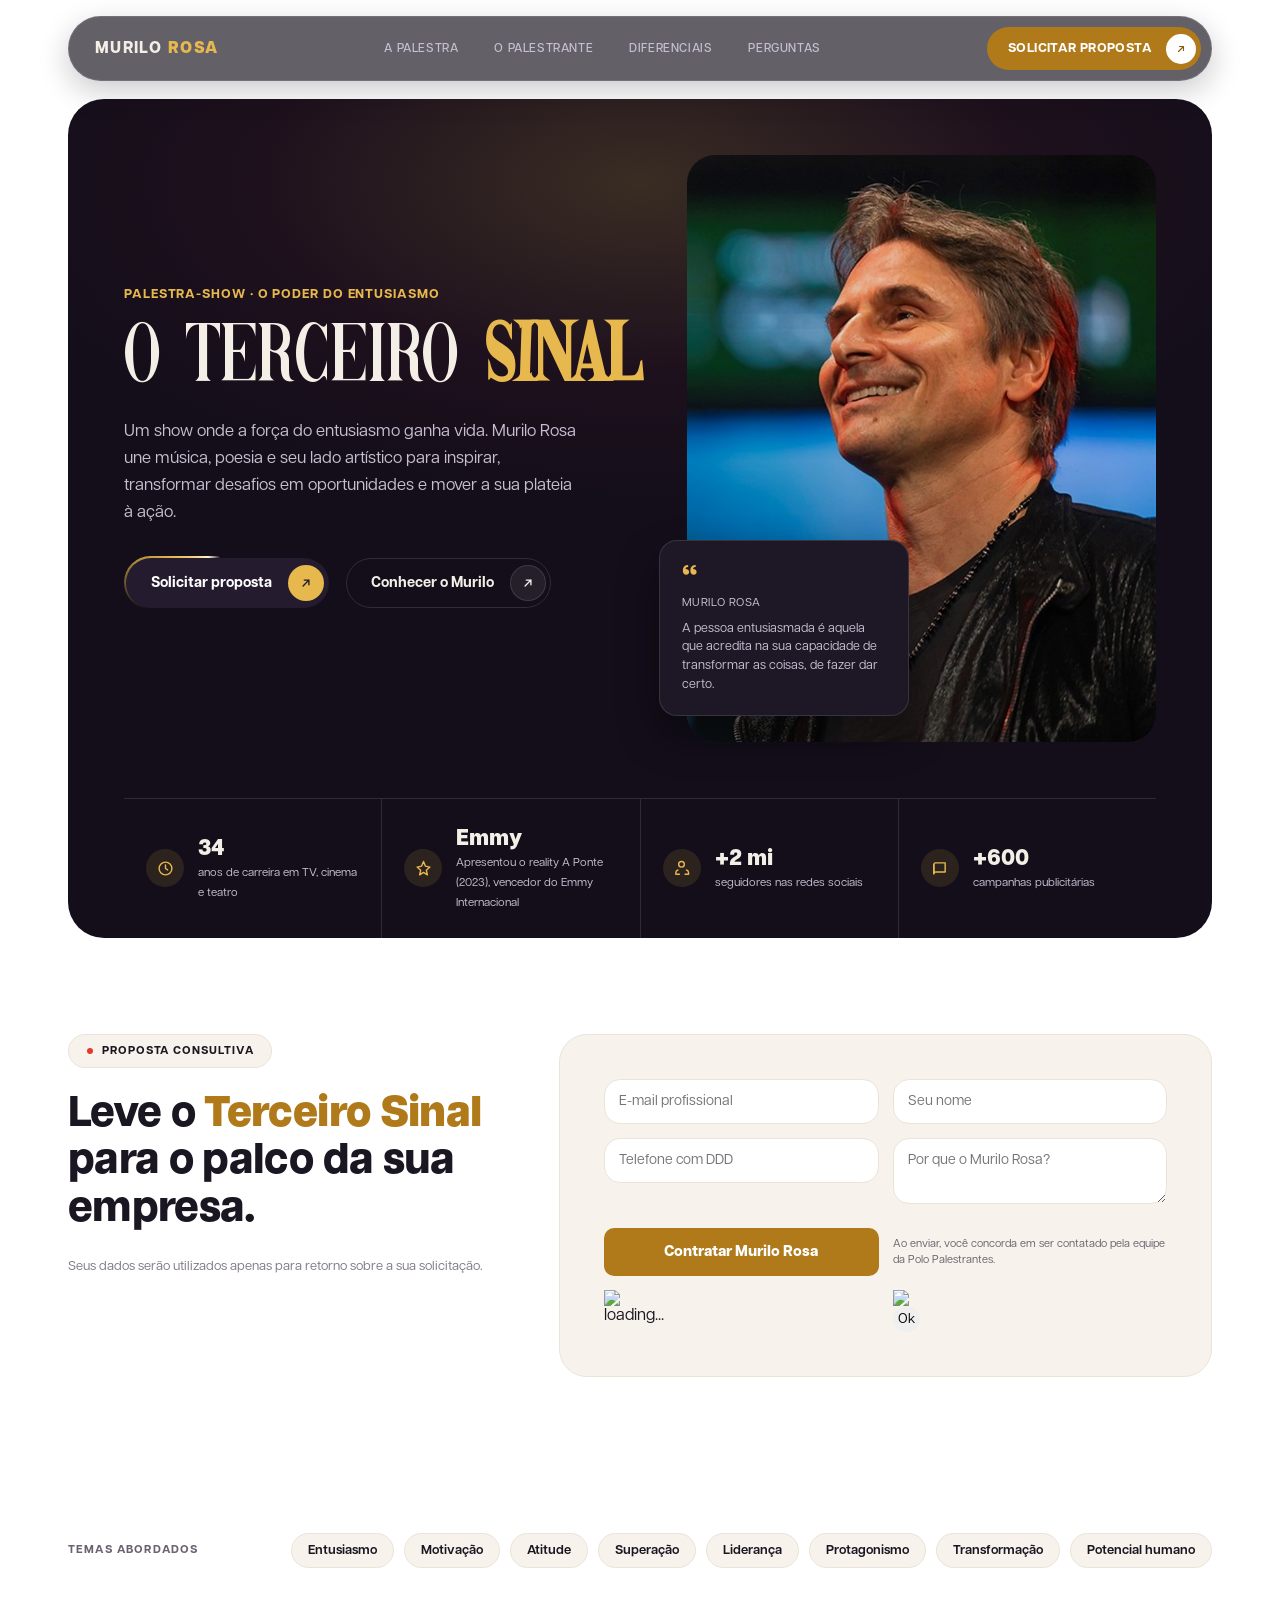
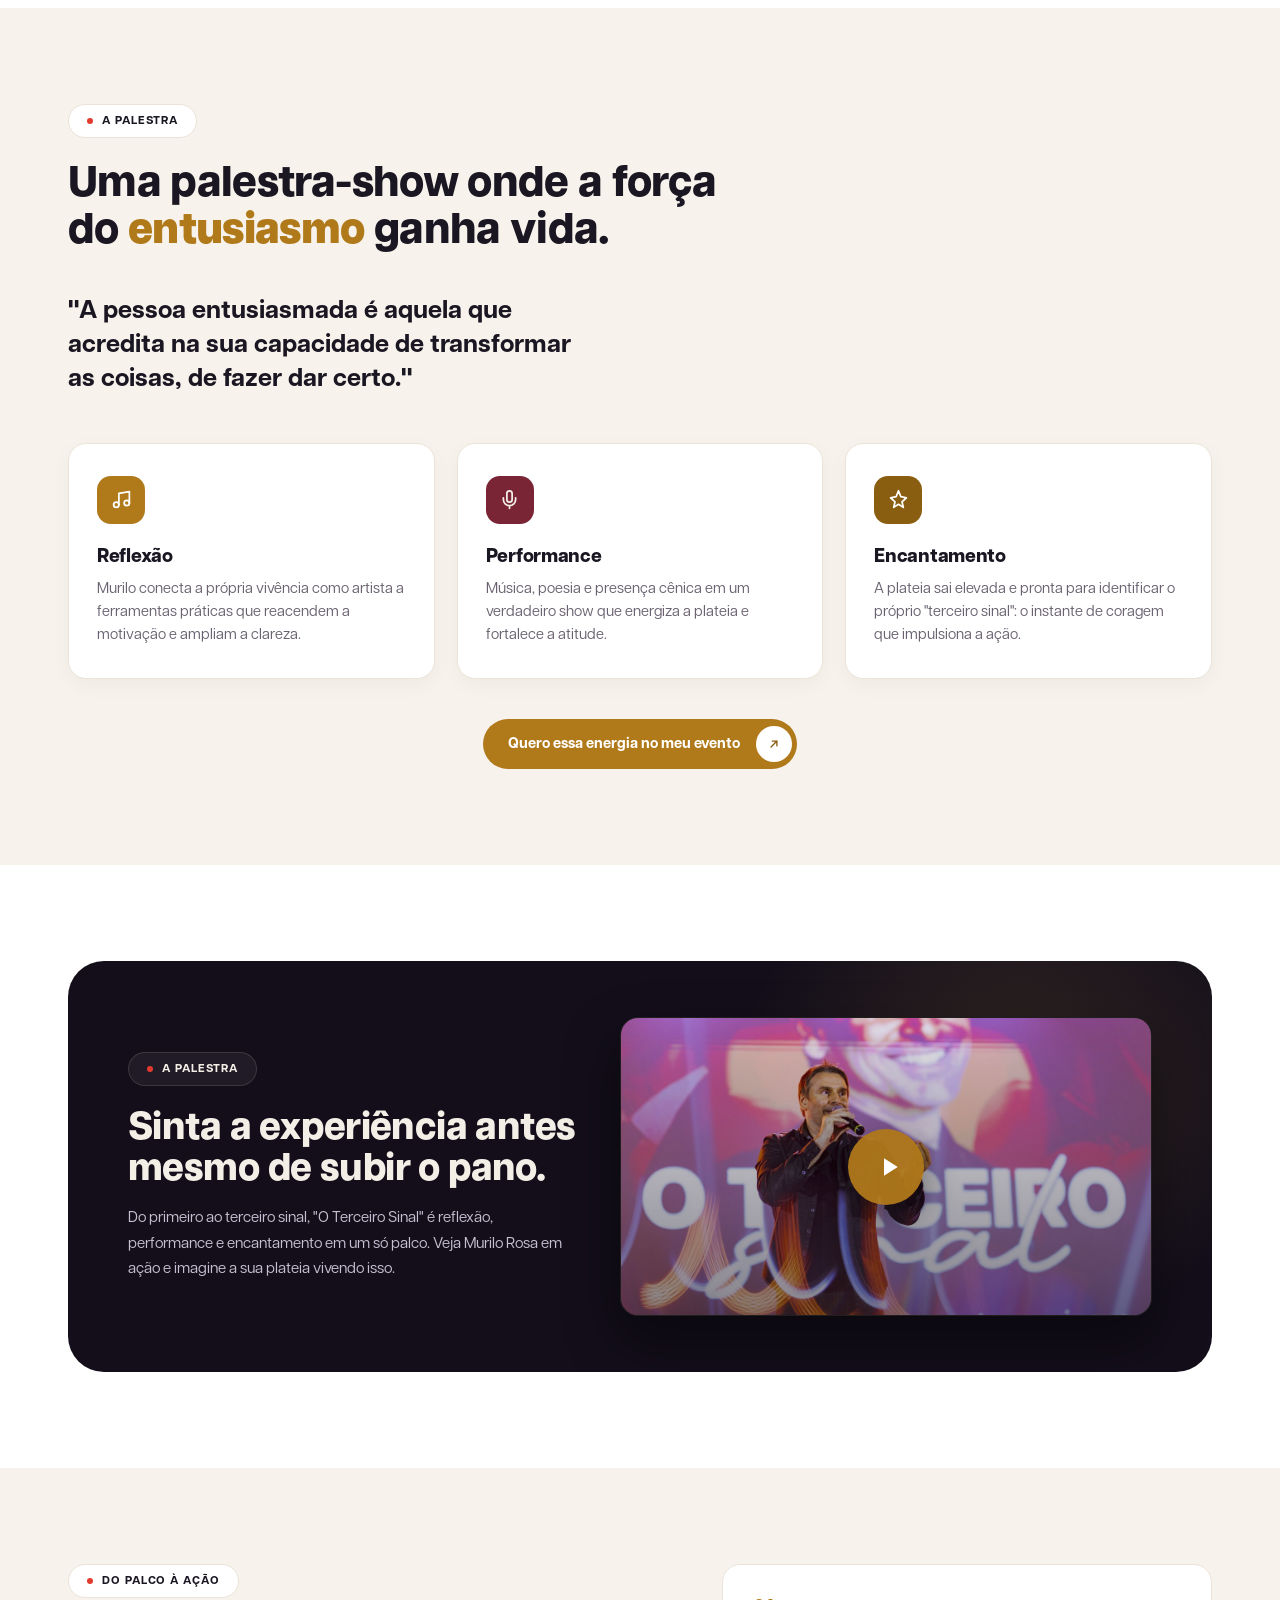
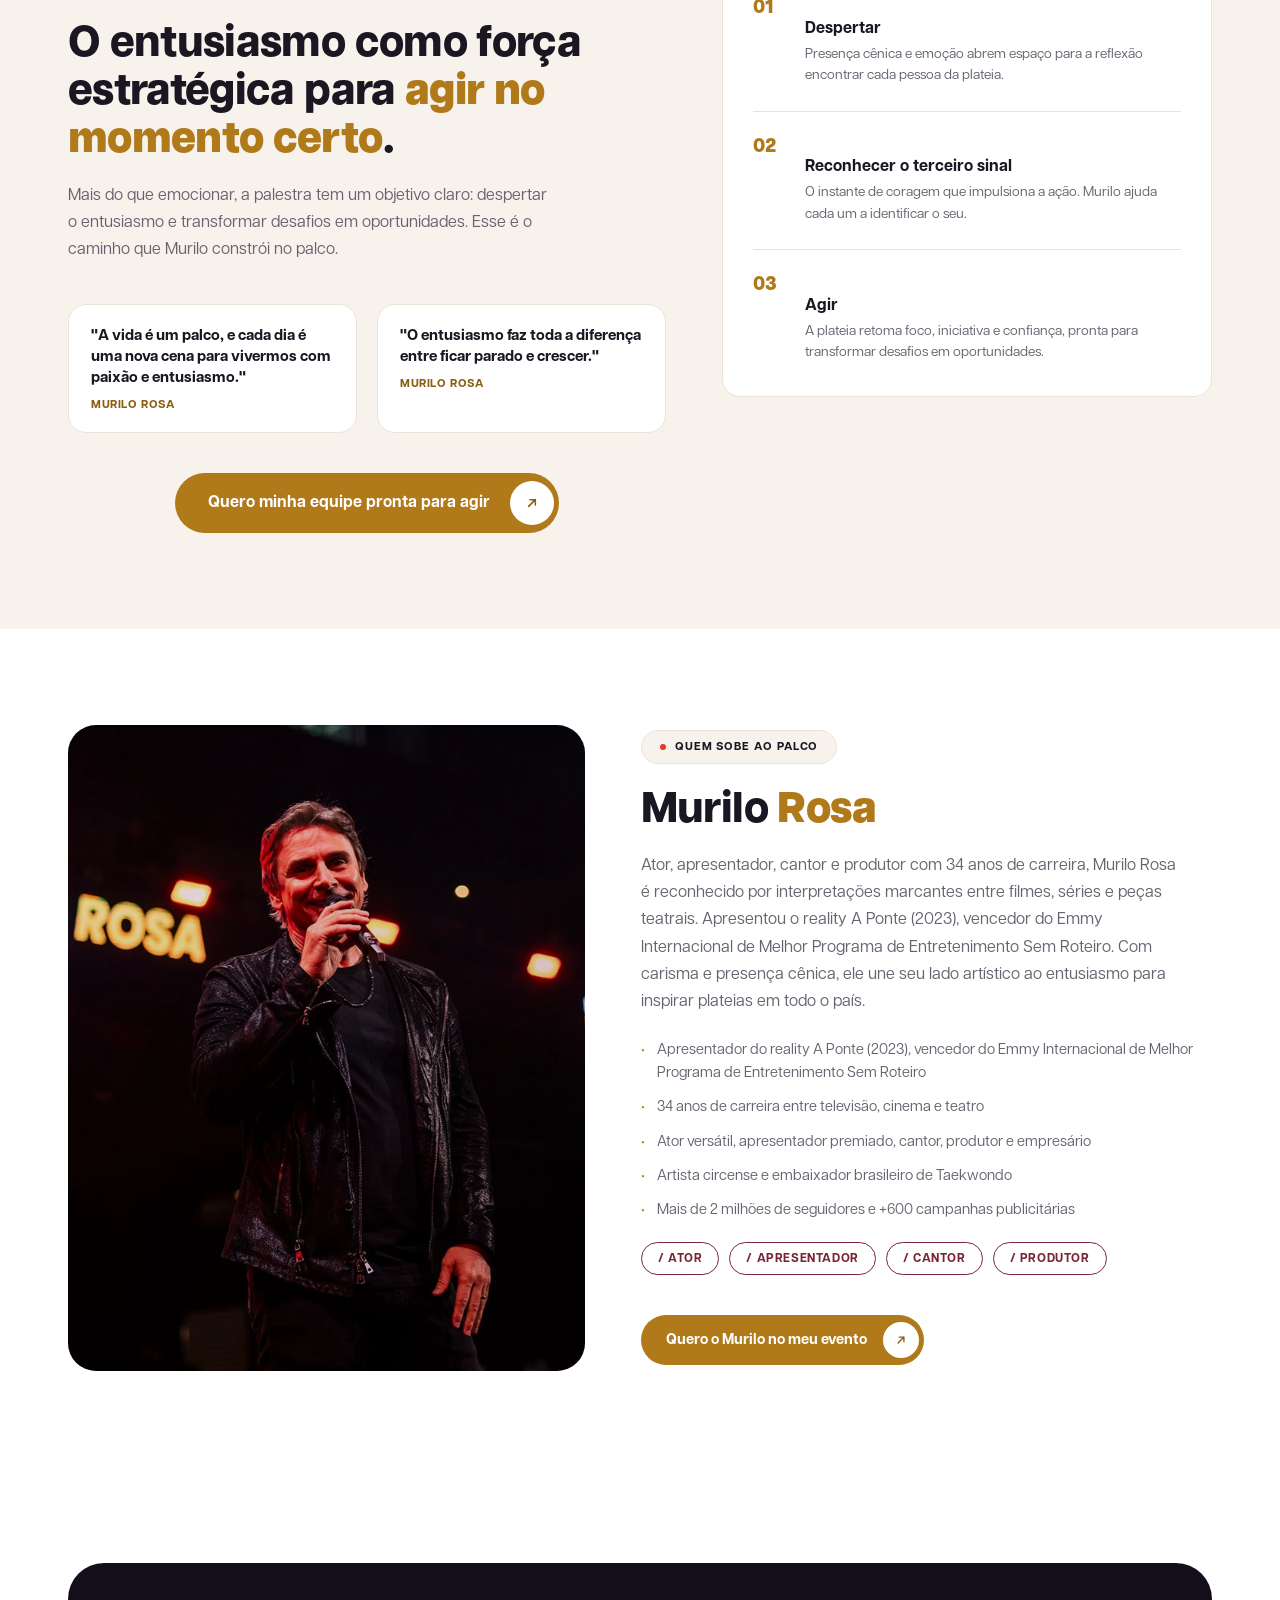
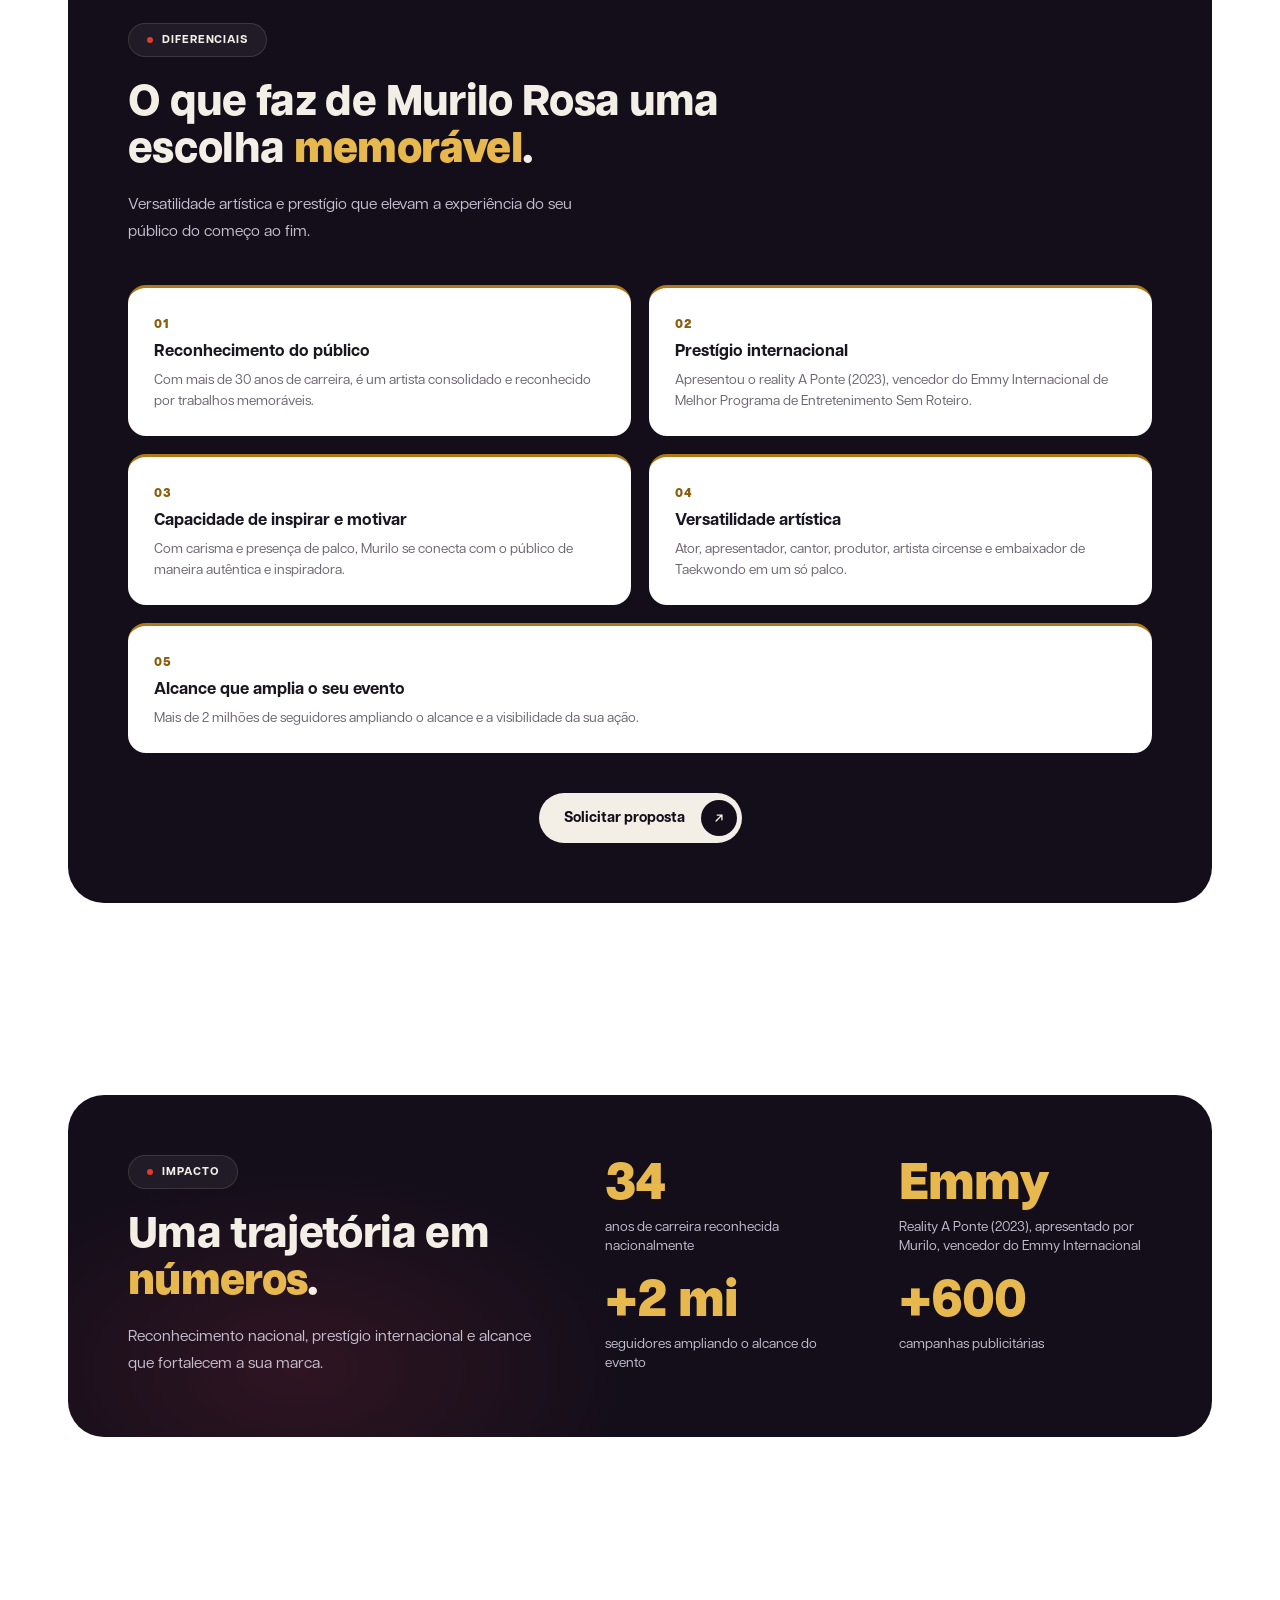
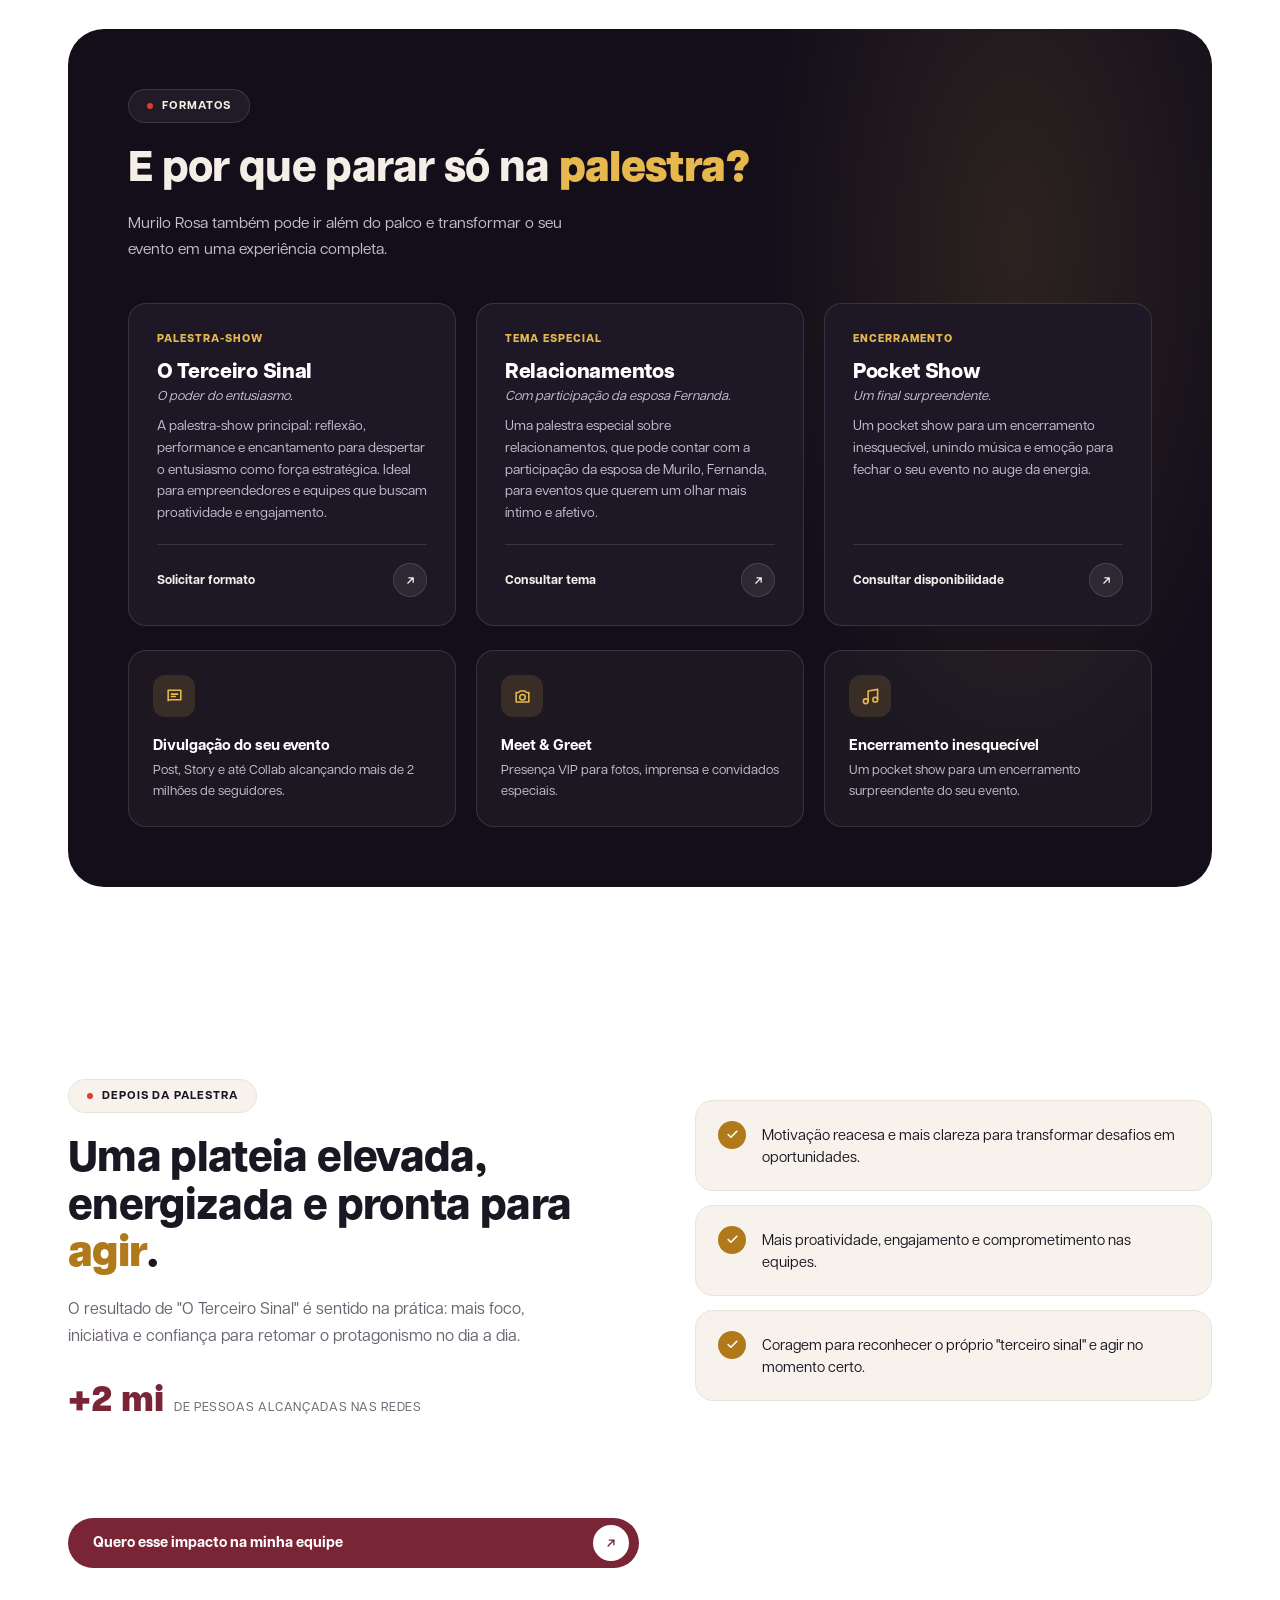
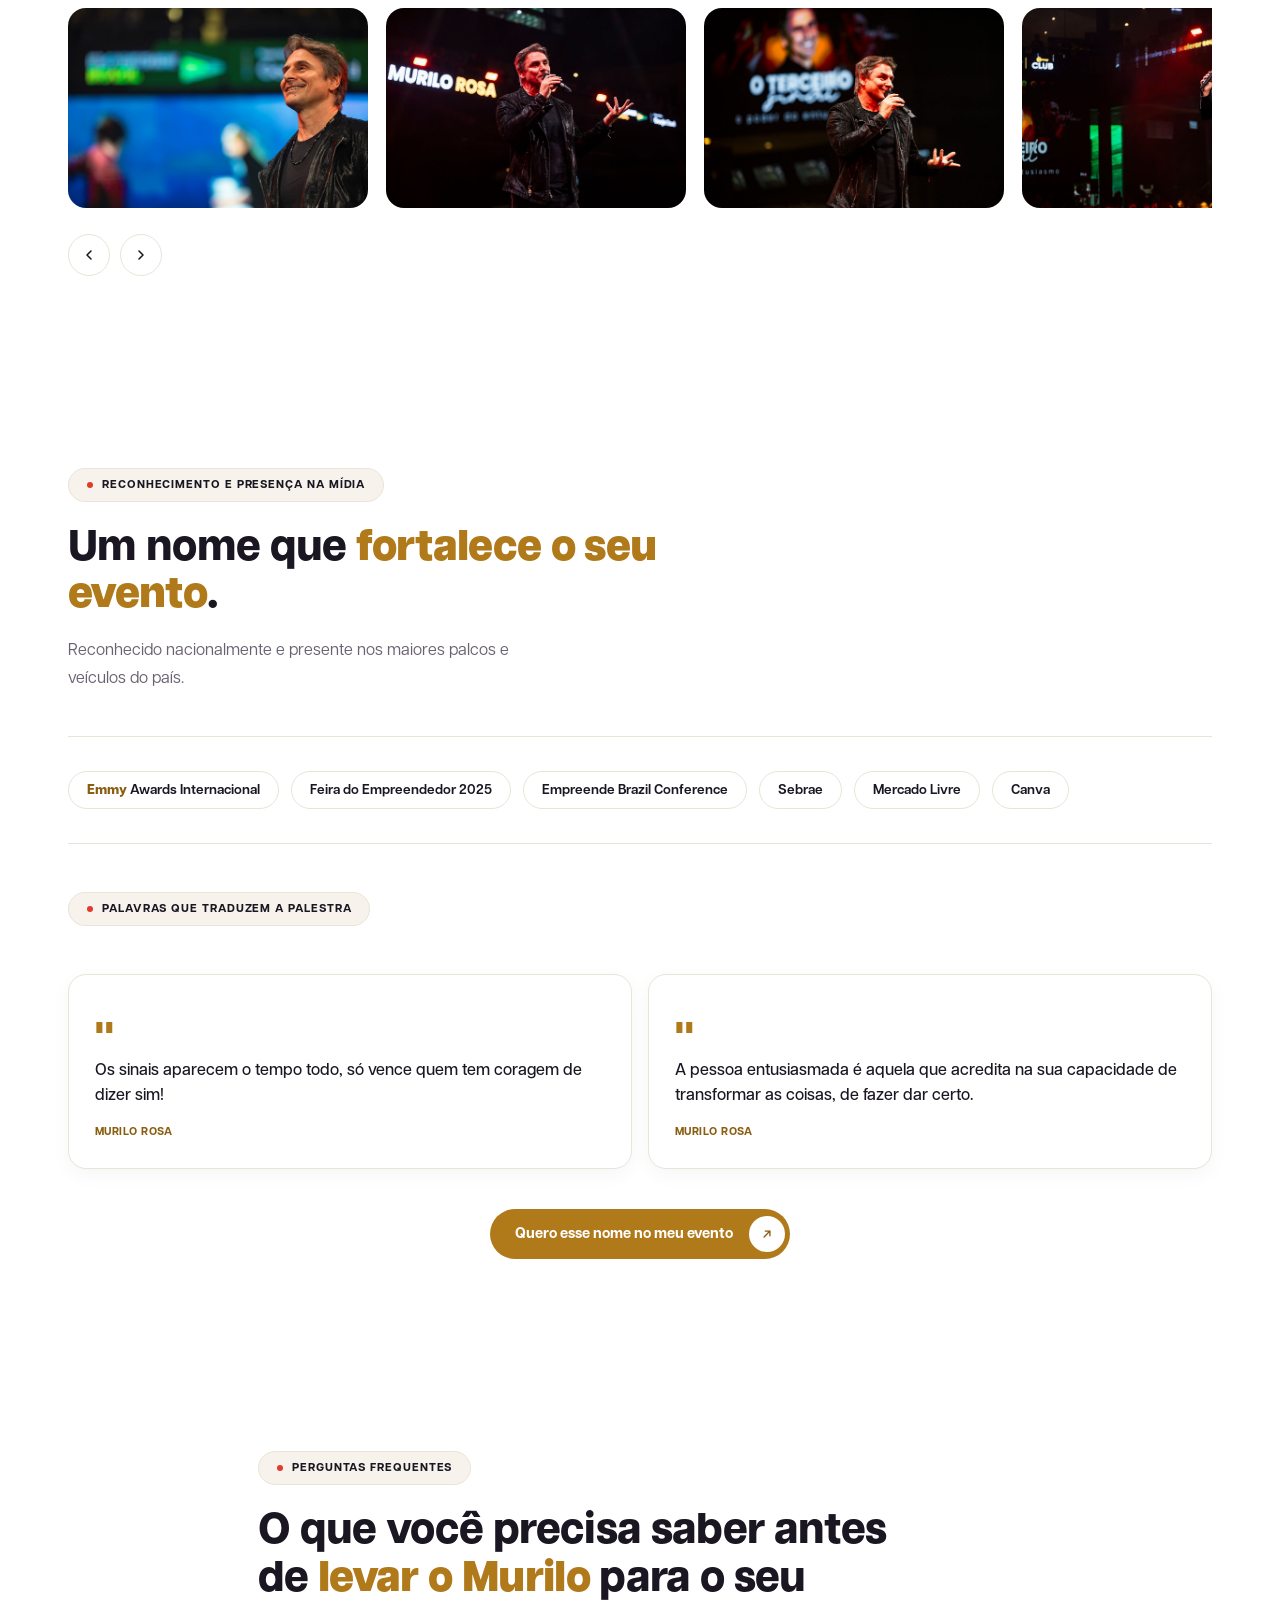
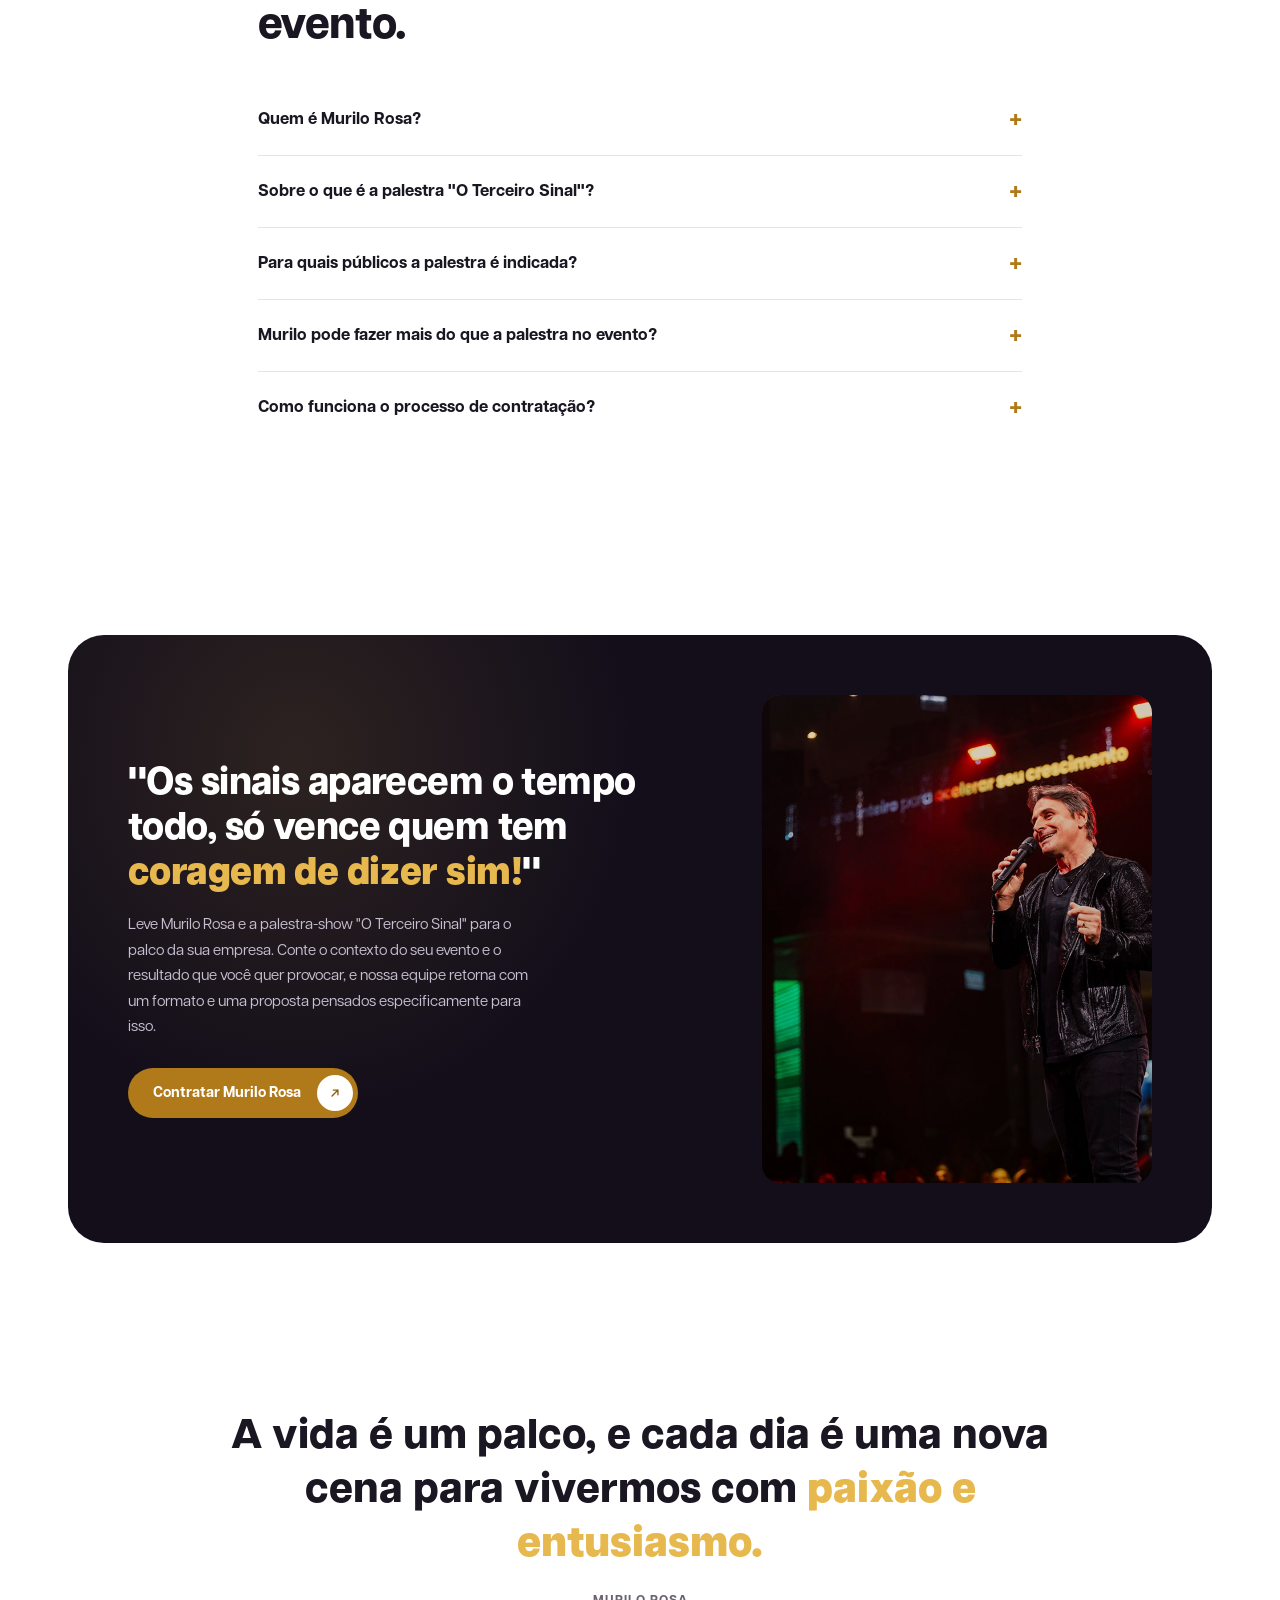
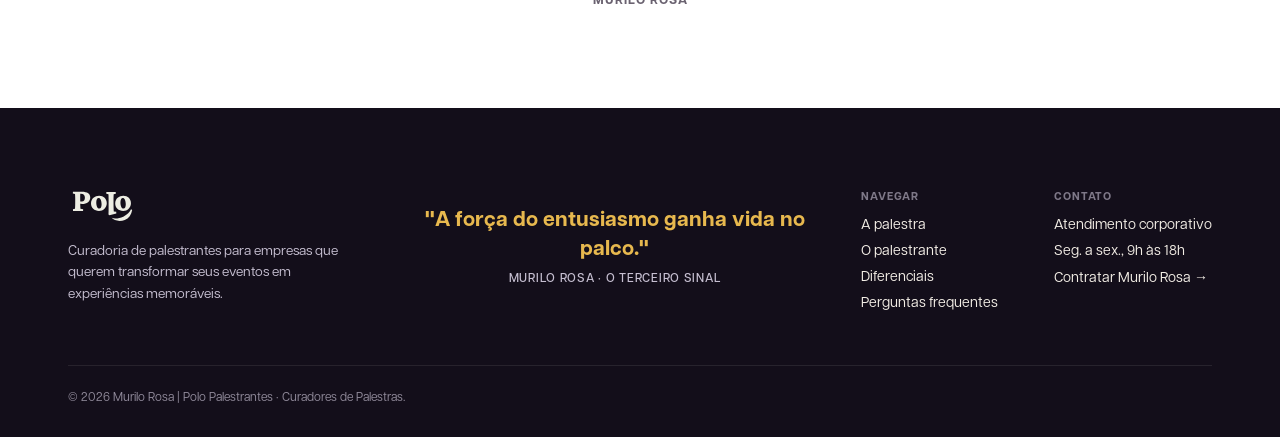
==== commit 187f90e2: "Remove eyebrow do hero, texto de intro do form e 'sem abordagem invasiva' (pagina e formulario) Co-A" ====
--- a/index.html
+++ b/index.html
@@ -43,7 +43,6 @@
     <div class="hero-card">
       <div class="hero-grid">
         <div>
-          <span class="badge badge-dark"><span class="dot"></span>PALESTRANTE EXCLUSIVO POLO</span>
           <p class="hero-kicker">Palestra-show · o poder do entusiasmo</p>
           <h1>O Terceiro <span class="accent">Sinal</span></h1>
           <p class="sub">Um show onde a força do entusiasmo ganha vida. Murilo Rosa une música, poesia e seu lado artístico para inspirar, transformar desafios em oportunidades e mover a sua plateia à ação.</p>
@@ -59,7 +58,6 @@
               <span class="icon-circle"><svg viewBox="0 0 24 24" fill="none" stroke-width="2.3" stroke-linecap="round" stroke-linejoin="round"><path d="M7 17L17 7M9 7h8v8"/></svg></span>
             </a>
           </div>
-          <p class="hero-fine">Sem abordagem invasiva. Primeiro entendemos o contexto do seu evento, depois indicamos o melhor formato.</p>
         </div>
         <div class="hero-photo-col">
           <div class="hero-photo-frame">
@@ -101,11 +99,9 @@
     <div>
       <span class="badge badge-light"><span class="dot"></span>PROPOSTA CONSULTIVA</span>
       <h2 class="title">Leve o <span class="accent">Terceiro Sinal</span> para o palco da sua empresa.</h2>
-      <p class="lede">Conte o contexto do seu evento e o objetivo da ação. Nossa equipe retorna com uma proposta consultiva alinhada à sua necessidade.</p>
       <p class="hero-fine" style="margin-top:24px; color:var(--text-soft);">Seus dados serão utilizados apenas para retorno sobre a sua solicitação.</p>
     </div>
     <div class="form-card">
-      <p class="lead">Sem abordagem invasiva. Primeiro entendemos seu contexto e depois indicamos o formato mais adequado.</p>
       <!-- ==== leadlovers: código do formulário (conectado ao CRM · mid 681453 · fid 77502) ==== -->
       <form id="llCaptureForm" class="llform001" action="//paginas.rocks/capture" method="post">
          <input type="hidden" id="mid" name="mid" value="681453" />
